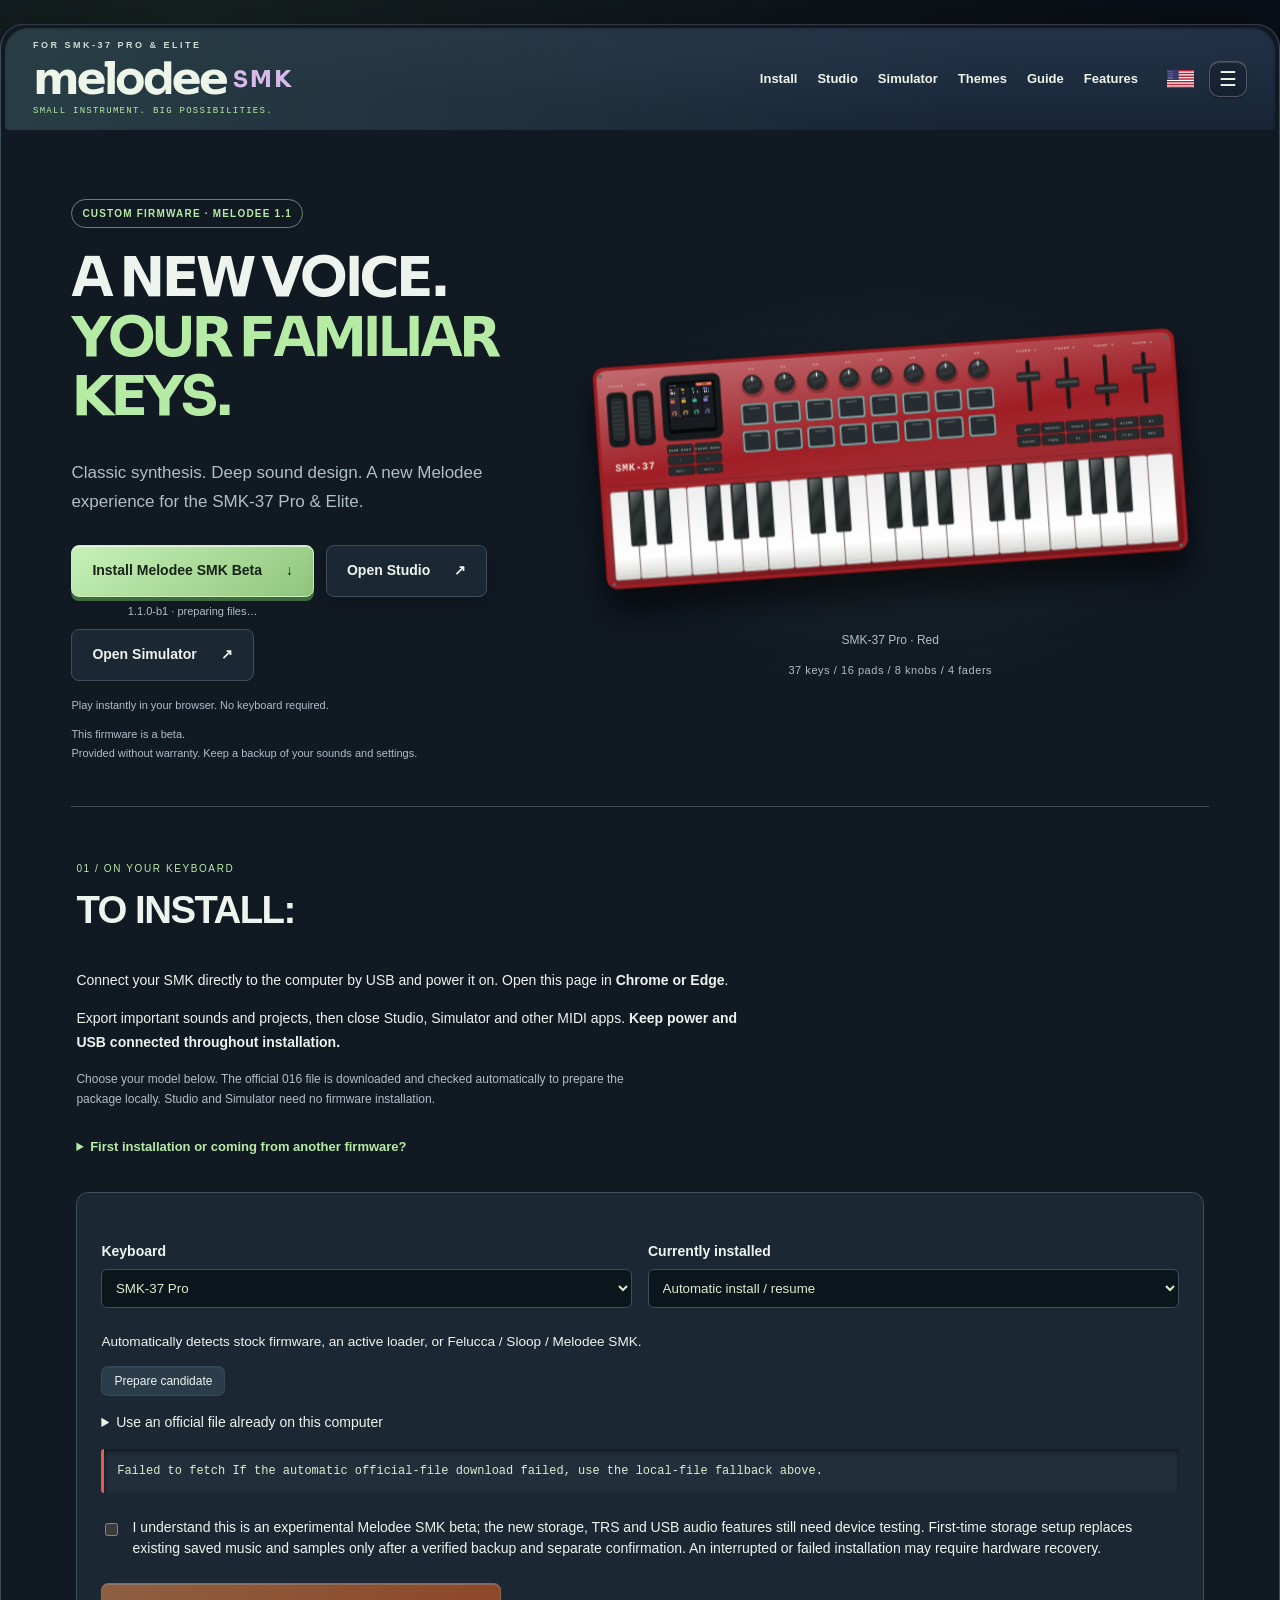
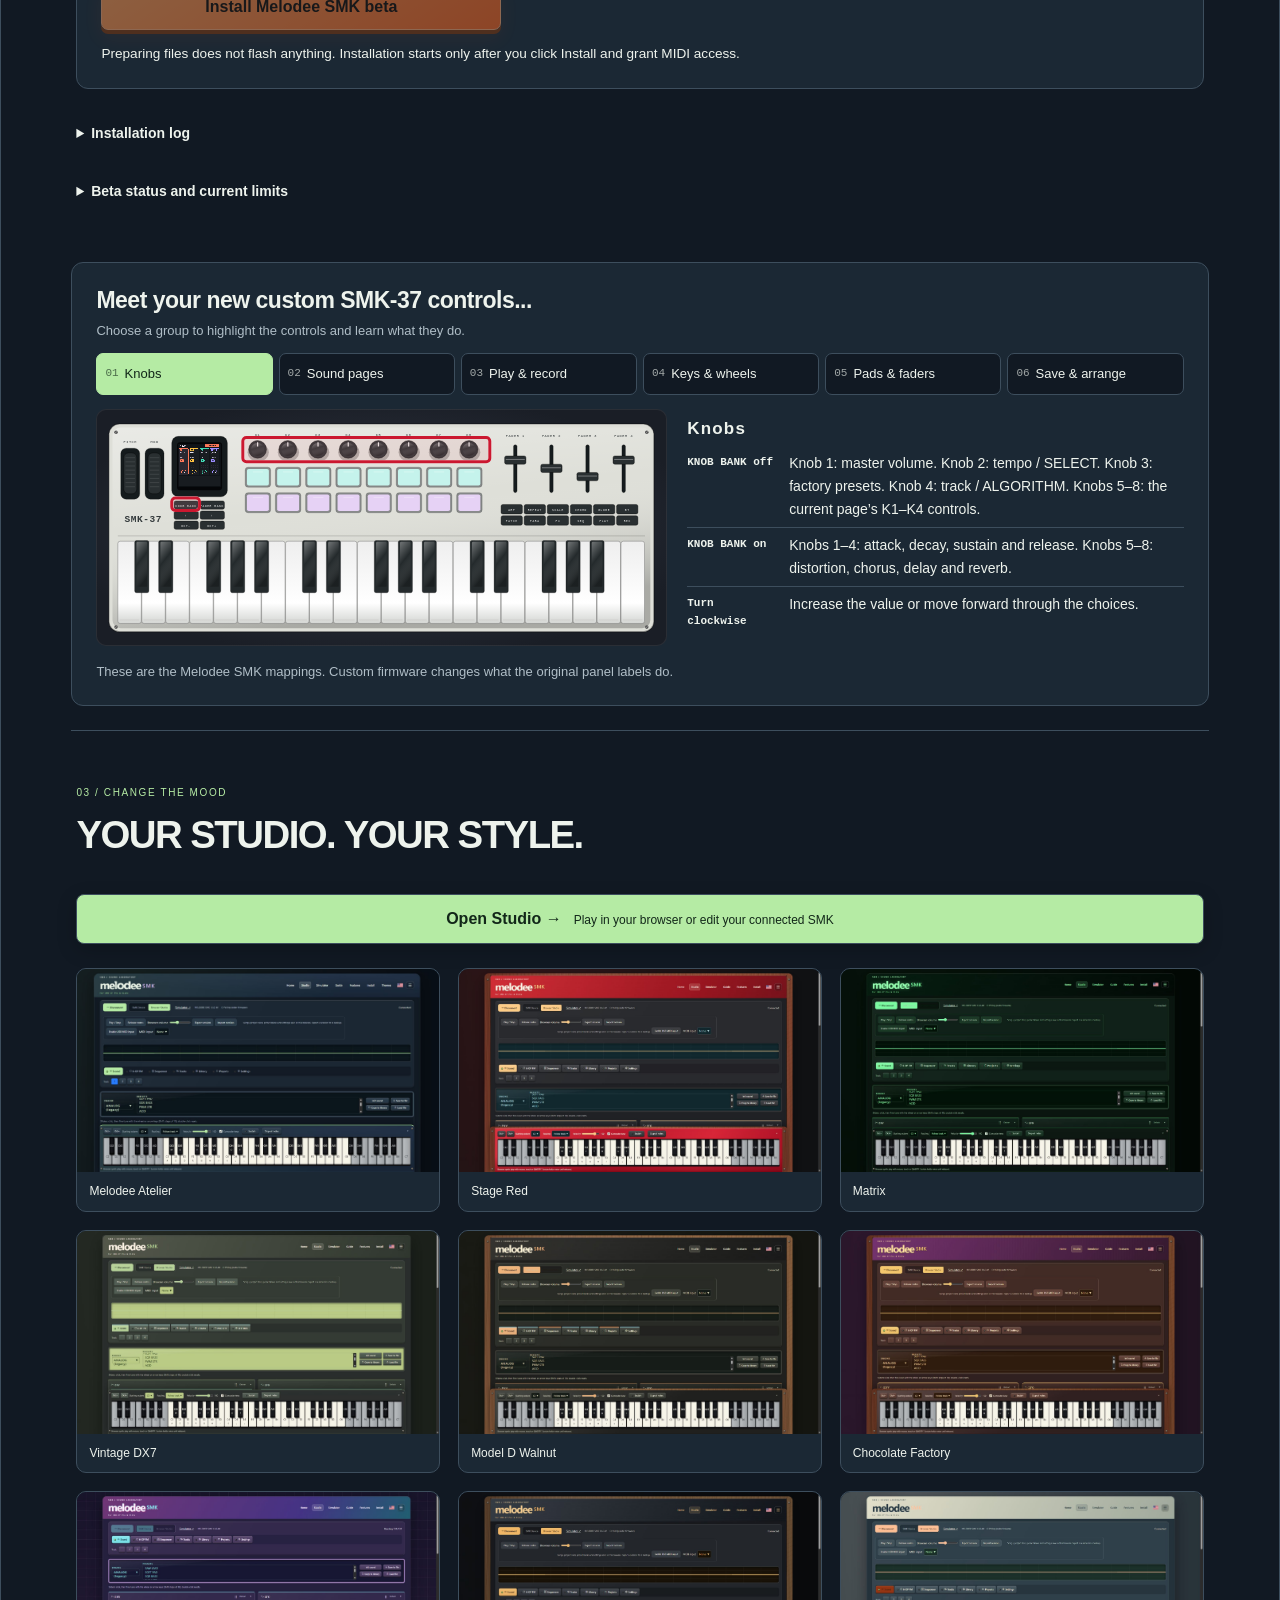
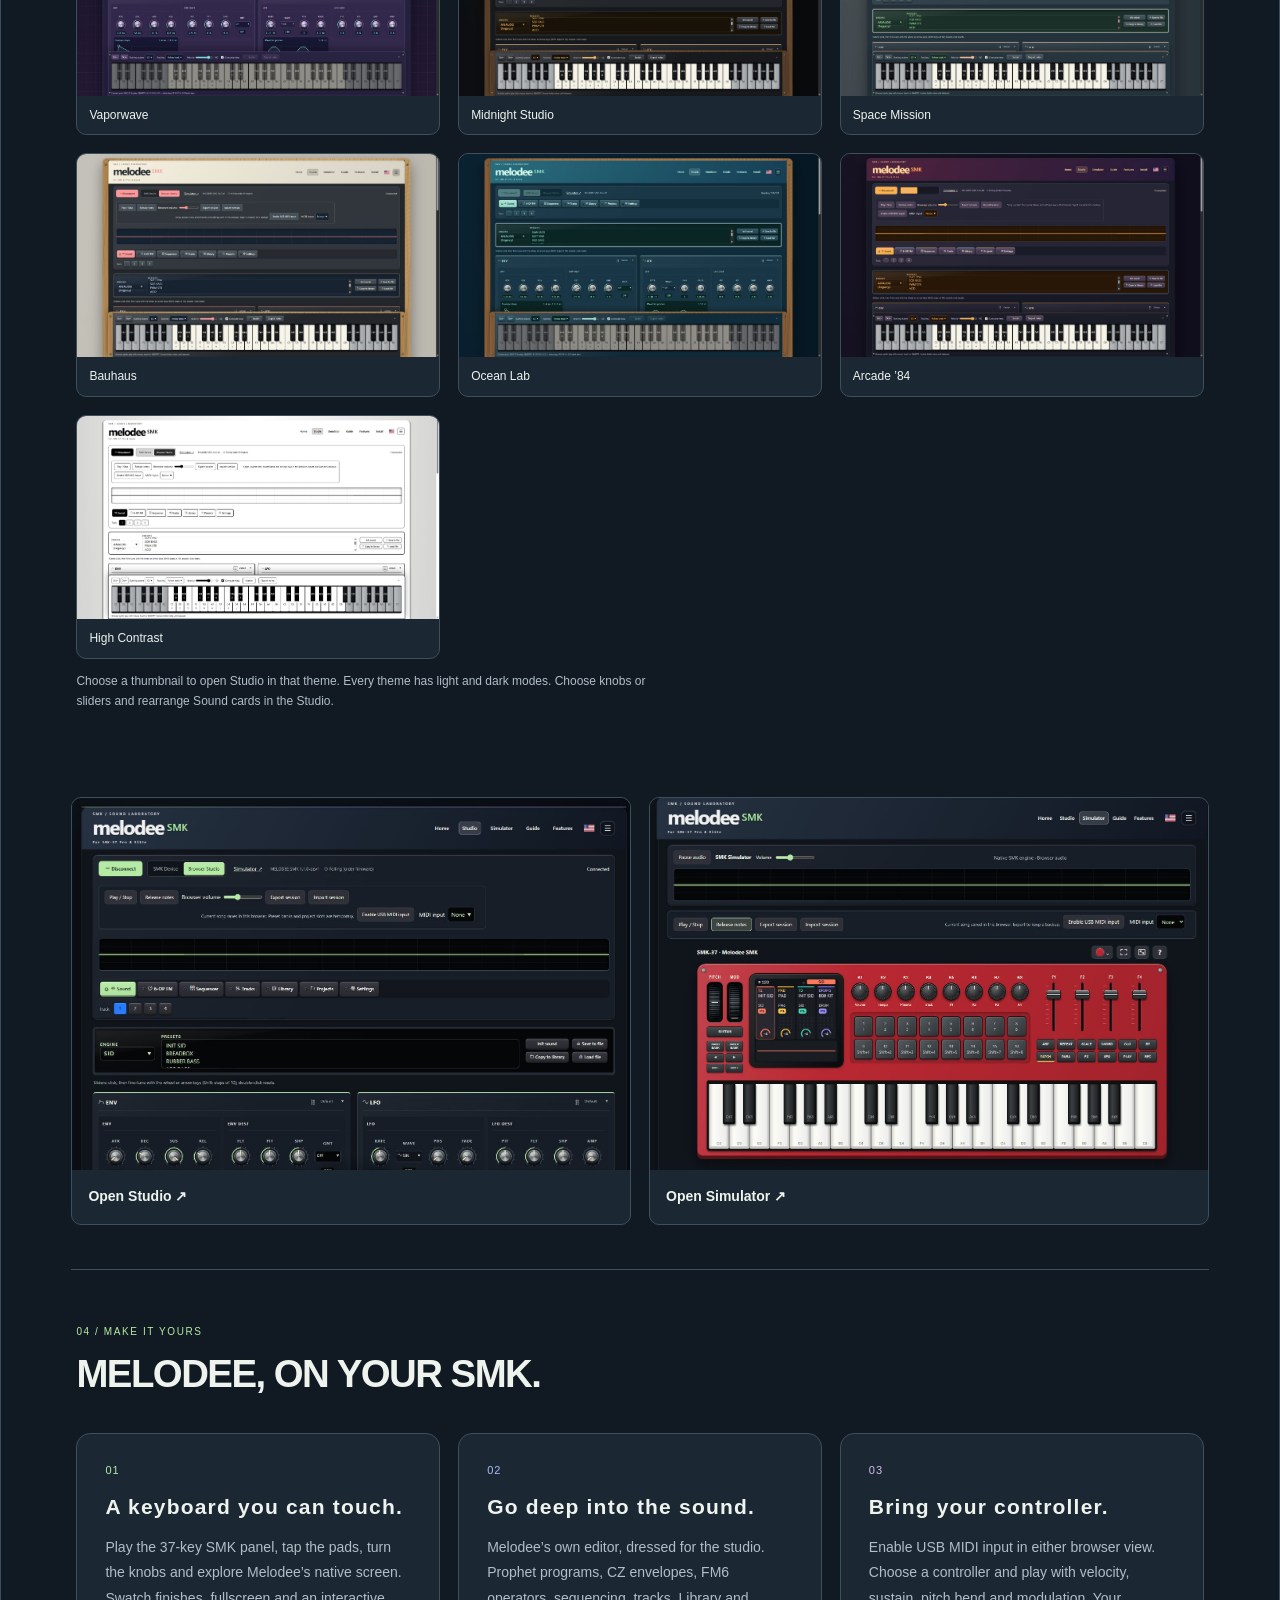
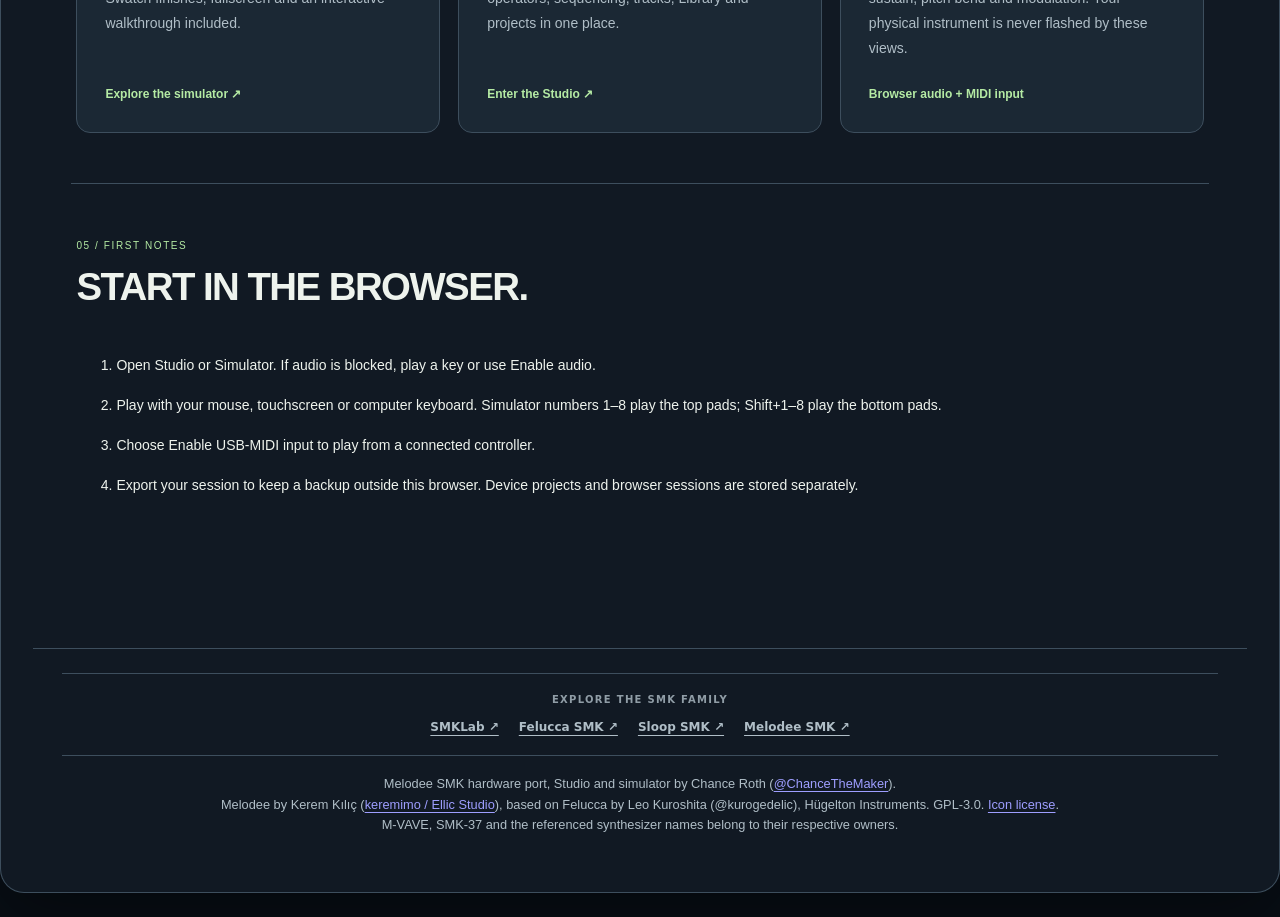
==== web/index.html @ 34ae714e "Keep the complete Melodee wordmark in one typeface" ====
<!doctype html>
<!-- SPDX-License-Identifier: GPL-3.0-only -->
<html lang="en"><head><meta charset="utf-8"><meta name="viewport" content="width=device-width,initial-scale=1"><title>Melodee SMK — A new voice for your keyboard</title><meta name="description" content="Explore Melodee SMK: a native synthesizer browser preview, hands-on SMK simulator and deep sound-design Studio for the SMK-37 Pro and Elite."><link rel="icon" type="image/svg+xml" href="favicon.svg"><link rel="stylesheet" href="fonts.css"><link rel="stylesheet" href="skin.css"><link rel="stylesheet" href="interface.css"><link rel="stylesheet" href="melodee.css"><link rel="stylesheet" href="smk-studio.css"><link rel="stylesheet" href="melodee-smk.css?v=b1-wordmark"><script src="locales.js"></script><script src="i18n.js"></script><script src="skin.js"></script><script defer src="site-nav.js"></script><link rel="stylesheet" href="smk37-landing.css"><script defer src="smk37-landing.js"></script><link rel="stylesheet" href="installer/installer.css"><link rel="stylesheet" href="melodee-landing.css"><script defer src="panel-guide.js"></script><script defer src="studio-preview.js"></script><script type="module" src="installer/controller.js?v=melodee-b1-storage"></script></head><body class="landing-page installer-page" data-studio-preview-path="screenshots/themes/{skin}-{mode}.jpg"><main id="page-top"><header class="masthead"><div class="brand-row"><div><div class="eyebrow">For SMK-37 Pro &amp; Elite</div><h1><a class="brand-home melodee-wordmark" href="index.html">melodee <span>SMK</span></a></h1><p class="tagline">SMALL INSTRUMENT. BIG POSSIBILITIES.</p></div><nav class="site-nav" aria-label="Main navigation"><a data-nav="firmware" href="#install">Install</a><a data-nav="studio" href="editor.html?audio=1">Studio</a><a data-nav="simulator" href="simulator.html">Simulator</a><a data-nav="themes" href="#themes">Themes</a><a data-nav="manual" href="index.html#guide">Guide</a><a data-nav="features" href="index.html#features">Features</a></nav><div class="brand-links"><button id="lang" class="lang" type="button" aria-label="Language"></button></div></div><div data-appearance class="appearance"></div></header><div class="install-console"><section class="mel-hero"><div class="hero-copy"><span class="release-badge">CUSTOM FIRMWARE · MELODEE 1.1</span><h2>A new voice.<br><em>Your familiar keys.</em></h2><p>Classic synthesis. Deep sound design. A new Melodee experience for the SMK-37 Pro &amp; Elite.</p><div class="hero-actions"><div class="install-action"><a class="action install-cta" href="#install">Install Melodee SMK Beta <span>↓</span></a><p class="small candidate-version" id="version">1.1.0-b1 · preparing files…</p></div><a class="action primary" data-studio-preview href="editor.html?audio=1">Open Studio <span>↗</span></a><a class="action secondary" href="simulator.html">Open Simulator <span>↗</span></a></div><p class="hero-note">Play instantly in your browser. No keyboard required.</p><p class="hero-note">This firmware is a beta.<br>Provided without warranty. Keep a backup of your sounds and settings.</p></div><div class="hero-instrument"><figure class="smk-instrument" data-current-finish="red"><svg viewBox="0 0 960 430" role="img" aria-labelledby="smk-hero-title smk-hero-desc" xmlns="http://www.w3.org/2000/svg">
<title id="smk-hero-title">SMK-37 Pro Red</title><desc id="smk-hero-desc">37 piano keys, sixteen pads, eight encoders, four faders, pitch and modulation wheels, and a color display.</desc>
<defs><linearGradient id="smk-sheen" x2=".3" y2="1"><stop stop-color="#fff" stop-opacity=".35"/><stop offset=".48" stop-color="#fff" stop-opacity="0"/><stop offset="1" stop-color="#000" stop-opacity=".24"/></linearGradient><linearGradient id="smk-key" x2="0" y2="1"><stop stop-color="#eee"/><stop offset=".75" stop-color="#fff"/><stop offset="1" stop-color="#d4d6d3"/></linearGradient>
<g id="smk-hardware"><rect class="smk-chassis" x="20" y="42" width="920" height="351" rx="18"/><rect x="26" y="48" width="908" height="339" rx="14" fill="url(#smk-sheen)"/><rect class="smk-recess" x="40" y="83" width="32" height="86" rx="9"/><rect class="smk-control" x="45" y="91" width="22" height="69" rx="8"/><path d="M48 99h16" stroke="#fff" opacity=".16"/><path d="M48 106h16" stroke="#fff" opacity=".16"/><path d="M48 113h16" stroke="#fff" opacity=".16"/><path d="M48 120h16" stroke="#fff" opacity=".16"/><path d="M48 127h16" stroke="#fff" opacity=".16"/><path d="M48 134h16" stroke="#fff" opacity=".16"/><path d="M48 141h16" stroke="#fff" opacity=".16"/><path d="M48 148h16" stroke="#fff" opacity=".16"/><rect class="smk-recess" x="81" y="83" width="32" height="86" rx="9"/><rect class="smk-control" x="86" y="91" width="22" height="69" rx="8"/><path d="M89 99h16" stroke="#fff" opacity=".16"/><path d="M89 106h16" stroke="#fff" opacity=".16"/><path d="M89 113h16" stroke="#fff" opacity=".16"/><path d="M89 120h16" stroke="#fff" opacity=".16"/><path d="M89 127h16" stroke="#fff" opacity=".16"/><path d="M89 134h16" stroke="#fff" opacity=".16"/><path d="M89 141h16" stroke="#fff" opacity=".16"/><path d="M89 148h16" stroke="#fff" opacity=".16"/><text class="smk-ink" x="56" y="75">PITCH</text><text class="smk-ink" x="97" y="75">MOD</text><rect class="smk-recess" x="126" y="63" width="94" height="102" rx="11"/><rect x="135" y="73" width="76" height="81" rx="5" fill="#050608"/><image href="melodee-screen.png" x="137" y="76" width="72" height="72" style="image-rendering:pixelated" aria-label="Melodee four-track overview"/><rect class="smk-control smk-soft-button" x="130" y="172" width="41" height="14" rx="3"/><text class="smk-control-label" x="150" y="182">KNOB BANK</text><rect class="smk-control smk-soft-button" x="174" y="172" width="41" height="14" rx="3"/><text class="smk-control-label" x="194" y="182">FADER BANK</text><rect class="smk-control smk-soft-button" x="130" y="189" width="41" height="14" rx="3"/><text class="smk-control-label" x="150" y="199">‹</text><rect class="smk-control smk-soft-button" x="174" y="189" width="41" height="14" rx="3"/><text class="smk-control-label" x="194" y="199">›</text><rect class="smk-control smk-soft-button" x="130" y="206" width="41" height="14" rx="3"/><text class="smk-control-label" x="150" y="216">OCT−</text><rect class="smk-control smk-soft-button" x="174" y="206" width="41" height="14" rx="3"/><text class="smk-control-label" x="194" y="216">OCT+</text><text class="smk-ink" x="271" y="63">K1</text><ellipse cx="272" cy="90" rx="18" ry="16" fill="#000" opacity=".25"/><circle class="smk-control" cx="271" cy="85" r="15"/><circle cx="271" cy="85" r="11" fill="url(#smk-sheen)"/><path d="M271 73v7" stroke="#eee" stroke-width="2"/><rect class="smk-pad-edge" x="250" y="115" width="43" height="34" rx="5"/><rect class="smk-pad smk-pad-0" x="253" y="118" width="37" height="28" rx="3"/><path d="M263 123h17" stroke="#fff" opacity=".5"/><rect class="smk-pad-edge" x="250" y="158" width="43" height="34" rx="5"/><rect class="smk-pad smk-pad-1" x="253" y="161" width="37" height="28" rx="3"/><path d="M263 166h17" stroke="#fff" opacity=".5"/><text class="smk-ink" x="322" y="63">K2</text><ellipse cx="323" cy="90" rx="18" ry="16" fill="#000" opacity=".25"/><circle class="smk-control" cx="322" cy="85" r="15"/><circle cx="322" cy="85" r="11" fill="url(#smk-sheen)"/><path d="M322 73v7" stroke="#eee" stroke-width="2"/><rect class="smk-pad-edge" x="301" y="115" width="43" height="34" rx="5"/><rect class="smk-pad smk-pad-0" x="304" y="118" width="37" height="28" rx="3"/><path d="M314 123h17" stroke="#fff" opacity=".5"/><rect class="smk-pad-edge" x="301" y="158" width="43" height="34" rx="5"/><rect class="smk-pad smk-pad-1" x="304" y="161" width="37" height="28" rx="3"/><path d="M314 166h17" stroke="#fff" opacity=".5"/><text class="smk-ink" x="373" y="63">K3</text><ellipse cx="374" cy="90" rx="18" ry="16" fill="#000" opacity=".25"/><circle class="smk-control" cx="373" cy="85" r="15"/><circle cx="373" cy="85" r="11" fill="url(#smk-sheen)"/><path d="M373 73v7" stroke="#eee" stroke-width="2"/><rect class="smk-pad-edge" x="352" y="115" width="43" height="34" rx="5"/><rect class="smk-pad smk-pad-0" x="355" y="118" width="37" height="28" rx="3"/><path d="M365 123h17" stroke="#fff" opacity=".5"/><rect class="smk-pad-edge" x="352" y="158" width="43" height="34" rx="5"/><rect class="smk-pad smk-pad-1" x="355" y="161" width="37" height="28" rx="3"/><path d="M365 166h17" stroke="#fff" opacity=".5"/><text class="smk-ink" x="424" y="63">K4</text><ellipse cx="425" cy="90" rx="18" ry="16" fill="#000" opacity=".25"/><circle class="smk-control" cx="424" cy="85" r="15"/><circle cx="424" cy="85" r="11" fill="url(#smk-sheen)"/><path d="M424 73v7" stroke="#eee" stroke-width="2"/><rect class="smk-pad-edge" x="403" y="115" width="43" height="34" rx="5"/><rect class="smk-pad smk-pad-0" x="406" y="118" width="37" height="28" rx="3"/><path d="M416 123h17" stroke="#fff" opacity=".5"/><rect class="smk-pad-edge" x="403" y="158" width="43" height="34" rx="5"/><rect class="smk-pad smk-pad-1" x="406" y="161" width="37" height="28" rx="3"/><path d="M416 166h17" stroke="#fff" opacity=".5"/><text class="smk-ink" x="475" y="63">K5</text><ellipse cx="476" cy="90" rx="18" ry="16" fill="#000" opacity=".25"/><circle class="smk-control" cx="475" cy="85" r="15"/><circle cx="475" cy="85" r="11" fill="url(#smk-sheen)"/><path d="M475 73v7" stroke="#eee" stroke-width="2"/><rect class="smk-pad-edge" x="454" y="115" width="43" height="34" rx="5"/><rect class="smk-pad smk-pad-0" x="457" y="118" width="37" height="28" rx="3"/><path d="M467 123h17" stroke="#fff" opacity=".5"/><rect class="smk-pad-edge" x="454" y="158" width="43" height="34" rx="5"/><rect class="smk-pad smk-pad-1" x="457" y="161" width="37" height="28" rx="3"/><path d="M467 166h17" stroke="#fff" opacity=".5"/><text class="smk-ink" x="526" y="63">K6</text><ellipse cx="527" cy="90" rx="18" ry="16" fill="#000" opacity=".25"/><circle class="smk-control" cx="526" cy="85" r="15"/><circle cx="526" cy="85" r="11" fill="url(#smk-sheen)"/><path d="M526 73v7" stroke="#eee" stroke-width="2"/><rect class="smk-pad-edge" x="505" y="115" width="43" height="34" rx="5"/><rect class="smk-pad smk-pad-0" x="508" y="118" width="37" height="28" rx="3"/><path d="M518 123h17" stroke="#fff" opacity=".5"/><rect class="smk-pad-edge" x="505" y="158" width="43" height="34" rx="5"/><rect class="smk-pad smk-pad-1" x="508" y="161" width="37" height="28" rx="3"/><path d="M518 166h17" stroke="#fff" opacity=".5"/><text class="smk-ink" x="577" y="63">K7</text><ellipse cx="578" cy="90" rx="18" ry="16" fill="#000" opacity=".25"/><circle class="smk-control" cx="577" cy="85" r="15"/><circle cx="577" cy="85" r="11" fill="url(#smk-sheen)"/><path d="M577 73v7" stroke="#eee" stroke-width="2"/><rect class="smk-pad-edge" x="556" y="115" width="43" height="34" rx="5"/><rect class="smk-pad smk-pad-0" x="559" y="118" width="37" height="28" rx="3"/><path d="M569 123h17" stroke="#fff" opacity=".5"/><rect class="smk-pad-edge" x="556" y="158" width="43" height="34" rx="5"/><rect class="smk-pad smk-pad-1" x="559" y="161" width="37" height="28" rx="3"/><path d="M569 166h17" stroke="#fff" opacity=".5"/><text class="smk-ink" x="628" y="63">K8</text><ellipse cx="629" cy="90" rx="18" ry="16" fill="#000" opacity=".25"/><circle class="smk-control" cx="628" cy="85" r="15"/><circle cx="628" cy="85" r="11" fill="url(#smk-sheen)"/><path d="M628 73v7" stroke="#eee" stroke-width="2"/><rect class="smk-pad-edge" x="607" y="115" width="43" height="34" rx="5"/><rect class="smk-pad smk-pad-0" x="610" y="118" width="37" height="28" rx="3"/><path d="M620 123h17" stroke="#fff" opacity=".5"/><rect class="smk-pad-edge" x="607" y="158" width="43" height="34" rx="5"/><rect class="smk-pad smk-pad-1" x="610" y="161" width="37" height="28" rx="3"/><path d="M620 166h17" stroke="#fff" opacity=".5"/><text class="smk-ink" x="706" y="64">FADER 1</text><rect class="smk-recess" x="703" y="77" width="6" height="81" rx="3"/><rect class="smk-control smk-soft-button" x="688" y="96" width="36" height="14" rx="3"/><path d="M690 102h32" stroke="#ddd" opacity=".7"/><text class="smk-ink" x="767" y="64">FADER 2</text><rect class="smk-recess" x="764" y="77" width="6" height="81" rx="3"/><rect class="smk-control smk-soft-button" x="749" y="110" width="36" height="14" rx="3"/><path d="M751 116h32" stroke="#ddd" opacity=".7"/><text class="smk-ink" x="828" y="64">FADER 3</text><rect class="smk-recess" x="825" y="77" width="6" height="81" rx="3"/><rect class="smk-control smk-soft-button" x="810" y="124" width="36" height="14" rx="3"/><path d="M812 130h32" stroke="#ddd" opacity=".7"/><text class="smk-ink" x="889" y="64">FADER 4</text><rect class="smk-recess" x="886" y="77" width="6" height="81" rx="3"/><rect class="smk-control smk-soft-button" x="871" y="96" width="36" height="14" rx="3"/><path d="M873 102h32" stroke="#ddd" opacity=".7"/><rect class="smk-control smk-soft-button" x="682" y="178" width="36" height="16" rx="3"/><text class="smk-control-label" x="700" y="189">ARP</text><rect class="smk-control smk-soft-button" x="721" y="178" width="36" height="16" rx="3"/><text class="smk-control-label" x="739" y="189">REPEAT</text><rect class="smk-control smk-soft-button" x="760" y="178" width="36" height="16" rx="3"/><text class="smk-control-label" x="778" y="189">SCALE</text><rect class="smk-control smk-soft-button" x="799" y="178" width="36" height="16" rx="3"/><text class="smk-control-label" x="817" y="189">CHORD</text><rect class="smk-control smk-soft-button" x="838" y="178" width="36" height="16" rx="3"/><text class="smk-control-label" x="856" y="189">GLOBE</text><rect class="smk-control smk-soft-button" x="877" y="178" width="36" height="16" rx="3"/><text class="smk-control-label" x="895" y="189">BT</text><rect class="smk-control smk-soft-button" x="682" y="197" width="36" height="16" rx="3"/><text class="smk-control-label" x="700" y="208">PATCH</text><rect class="smk-control smk-soft-button" x="721" y="197" width="36" height="16" rx="3"/><text class="smk-control-label" x="739" y="208">PARA</text><rect class="smk-control smk-soft-button" x="760" y="197" width="36" height="16" rx="3"/><text class="smk-control-label" x="778" y="208">FX</text><rect class="smk-control smk-soft-button" x="799" y="197" width="36" height="16" rx="3"/><text class="smk-control-label" x="817" y="208">SEQ</text><rect class="smk-control smk-soft-button" x="838" y="197" width="36" height="16" rx="3"/><text class="smk-control-label" x="856" y="208">PLAY</text><rect class="smk-control smk-soft-button" x="877" y="197" width="36" height="16" rx="3"/><text class="smk-control-label" x="895" y="208">REC</text><text class="smk-wordmark smk-ink" x="78" y="208">SMK-37</text><path d="M35 231h890" stroke="#000" opacity=".25"/><rect class="smk-white-key" x="35.00" y="240" width="39.7" height="139" rx="4"/><path d="M38.00 373h33" stroke="#c8c8c3"/><rect class="smk-white-key" x="75.45" y="240" width="39.7" height="139" rx="4"/><path d="M78.45 373h33" stroke="#c8c8c3"/><rect class="smk-white-key" x="115.90" y="240" width="39.7" height="139" rx="4"/><path d="M118.90 373h33" stroke="#c8c8c3"/><rect class="smk-white-key" x="156.35" y="240" width="39.7" height="139" rx="4"/><path d="M159.35 373h33" stroke="#c8c8c3"/><rect class="smk-white-key" x="196.80" y="240" width="39.7" height="139" rx="4"/><path d="M199.80 373h33" stroke="#c8c8c3"/><rect class="smk-white-key" x="237.25" y="240" width="39.7" height="139" rx="4"/><path d="M240.25 373h33" stroke="#c8c8c3"/><rect class="smk-white-key" x="277.70" y="240" width="39.7" height="139" rx="4"/><path d="M280.70 373h33" stroke="#c8c8c3"/><rect class="smk-white-key" x="318.15" y="240" width="39.7" height="139" rx="4"/><path d="M321.15 373h33" stroke="#c8c8c3"/><rect class="smk-white-key" x="358.60" y="240" width="39.7" height="139" rx="4"/><path d="M361.60 373h33" stroke="#c8c8c3"/><rect class="smk-white-key" x="399.05" y="240" width="39.7" height="139" rx="4"/><path d="M402.05 373h33" stroke="#c8c8c3"/><rect class="smk-white-key" x="439.50" y="240" width="39.7" height="139" rx="4"/><path d="M442.50 373h33" stroke="#c8c8c3"/><rect class="smk-white-key" x="479.95" y="240" width="39.7" height="139" rx="4"/><path d="M482.95 373h33" stroke="#c8c8c3"/><rect class="smk-white-key" x="520.40" y="240" width="39.7" height="139" rx="4"/><path d="M523.40 373h33" stroke="#c8c8c3"/><rect class="smk-white-key" x="560.85" y="240" width="39.7" height="139" rx="4"/><path d="M563.85 373h33" stroke="#c8c8c3"/><rect class="smk-white-key" x="601.30" y="240" width="39.7" height="139" rx="4"/><path d="M604.30 373h33" stroke="#c8c8c3"/><rect class="smk-white-key" x="641.75" y="240" width="39.7" height="139" rx="4"/><path d="M644.75 373h33" stroke="#c8c8c3"/><rect class="smk-white-key" x="682.20" y="240" width="39.7" height="139" rx="4"/><path d="M685.20 373h33" stroke="#c8c8c3"/><rect class="smk-white-key" x="722.65" y="240" width="39.7" height="139" rx="4"/><path d="M725.65 373h33" stroke="#c8c8c3"/><rect class="smk-white-key" x="763.10" y="240" width="39.7" height="139" rx="4"/><path d="M766.10 373h33" stroke="#c8c8c3"/><rect class="smk-white-key" x="803.55" y="240" width="39.7" height="139" rx="4"/><path d="M806.55 373h33" stroke="#c8c8c3"/><rect class="smk-white-key" x="844.00" y="240" width="39.7" height="139" rx="4"/><path d="M847.00 373h33" stroke="#c8c8c3"/><rect class="smk-white-key" x="884.45" y="240" width="39.7" height="139" rx="4"/><path d="M887.45 373h33" stroke="#c8c8c3"/><rect class="smk-black-key" x="63.45" y="239" width="24" height="88" rx="3"/><rect x="66.45" y="241" width="18" height="76" rx="2" fill="url(#smk-sheen)"/><rect class="smk-black-key" x="103.90" y="239" width="24" height="88" rx="3"/><rect x="106.90" y="241" width="18" height="76" rx="2" fill="url(#smk-sheen)"/><rect class="smk-black-key" x="184.80" y="239" width="24" height="88" rx="3"/><rect x="187.80" y="241" width="18" height="76" rx="2" fill="url(#smk-sheen)"/><rect class="smk-black-key" x="225.25" y="239" width="24" height="88" rx="3"/><rect x="228.25" y="241" width="18" height="76" rx="2" fill="url(#smk-sheen)"/><rect class="smk-black-key" x="265.70" y="239" width="24" height="88" rx="3"/><rect x="268.70" y="241" width="18" height="76" rx="2" fill="url(#smk-sheen)"/><rect class="smk-black-key" x="346.60" y="239" width="24" height="88" rx="3"/><rect x="349.60" y="241" width="18" height="76" rx="2" fill="url(#smk-sheen)"/><rect class="smk-black-key" x="387.05" y="239" width="24" height="88" rx="3"/><rect x="390.05" y="241" width="18" height="76" rx="2" fill="url(#smk-sheen)"/><rect class="smk-black-key" x="467.95" y="239" width="24" height="88" rx="3"/><rect x="470.95" y="241" width="18" height="76" rx="2" fill="url(#smk-sheen)"/><rect class="smk-black-key" x="508.40" y="239" width="24" height="88" rx="3"/><rect x="511.40" y="241" width="18" height="76" rx="2" fill="url(#smk-sheen)"/><rect class="smk-black-key" x="548.85" y="239" width="24" height="88" rx="3"/><rect x="551.85" y="241" width="18" height="76" rx="2" fill="url(#smk-sheen)"/><rect class="smk-black-key" x="629.75" y="239" width="24" height="88" rx="3"/><rect x="632.75" y="241" width="18" height="76" rx="2" fill="url(#smk-sheen)"/><rect class="smk-black-key" x="670.20" y="239" width="24" height="88" rx="3"/><rect x="673.20" y="241" width="18" height="76" rx="2" fill="url(#smk-sheen)"/><rect class="smk-black-key" x="751.10" y="239" width="24" height="88" rx="3"/><rect x="754.10" y="241" width="18" height="76" rx="2" fill="url(#smk-sheen)"/><rect class="smk-black-key" x="791.55" y="239" width="24" height="88" rx="3"/><rect x="794.55" y="241" width="18" height="76" rx="2" fill="url(#smk-sheen)"/><rect class="smk-black-key" x="832.00" y="239" width="24" height="88" rx="3"/><rect x="835.00" y="241" width="18" height="76" rx="2" fill="url(#smk-sheen)"/><circle cx="32" cy="56" r="3" fill="#555"/><path d="M30.5 57.5l3-3" stroke="#ddd" stroke-width=".7"/><circle cx="928" cy="56" r="3" fill="#555"/><path d="M926.5 57.5l3-3" stroke="#ddd" stroke-width=".7"/><circle cx="32" cy="385" r="3" fill="#555"/><path d="M30.5 386.5l3-3" stroke="#ddd" stroke-width=".7"/><circle cx="928" cy="385" r="3" fill="#555"/><path d="M926.5 386.5l3-3" stroke="#ddd" stroke-width=".7"/></g><g id="smk-wire-hardware" class="smk-wire-shapes"><rect class="smk-chassis" x="20" y="42" width="920" height="351" rx="18"/><rect x="26" y="48" width="908" height="339" rx="14" fill="url(#smk-sheen)"/><rect class="smk-recess" x="40" y="83" width="32" height="86" rx="9"/><rect class="smk-control" x="45" y="91" width="22" height="69" rx="8"/><path d="M48 99h16" stroke="#fff" opacity=".16"/><path d="M48 106h16" stroke="#fff" opacity=".16"/><path d="M48 113h16" stroke="#fff" opacity=".16"/><path d="M48 120h16" stroke="#fff" opacity=".16"/><path d="M48 127h16" stroke="#fff" opacity=".16"/><path d="M48 134h16" stroke="#fff" opacity=".16"/><path d="M48 141h16" stroke="#fff" opacity=".16"/><path d="M48 148h16" stroke="#fff" opacity=".16"/><rect class="smk-recess" x="81" y="83" width="32" height="86" rx="9"/><rect class="smk-control" x="86" y="91" width="22" height="69" rx="8"/><path d="M89 99h16" stroke="#fff" opacity=".16"/><path d="M89 106h16" stroke="#fff" opacity=".16"/><path d="M89 113h16" stroke="#fff" opacity=".16"/><path d="M89 120h16" stroke="#fff" opacity=".16"/><path d="M89 127h16" stroke="#fff" opacity=".16"/><path d="M89 134h16" stroke="#fff" opacity=".16"/><path d="M89 141h16" stroke="#fff" opacity=".16"/><path d="M89 148h16" stroke="#fff" opacity=".16"/><text class="smk-ink" x="56" y="75">PITCH</text><text class="smk-ink" x="97" y="75">MOD</text><rect class="smk-recess" x="126" y="63" width="94" height="102" rx="11"/><rect x="135" y="73" width="76" height="81" rx="5" fill="#050608"/><image href="melodee-screen.png" x="137" y="76" width="72" height="72" style="image-rendering:pixelated" aria-label="Melodee four-track overview"/><rect class="smk-control smk-soft-button" x="130" y="172" width="41" height="14" rx="3"/><text class="smk-control-label" x="150" y="182">KNOB BANK</text><rect class="smk-control smk-soft-button" x="174" y="172" width="41" height="14" rx="3"/><text class="smk-control-label" x="194" y="182">FADER BANK</text><rect class="smk-control smk-soft-button" x="130" y="189" width="41" height="14" rx="3"/><text class="smk-control-label" x="150" y="199">‹</text><rect class="smk-control smk-soft-button" x="174" y="189" width="41" height="14" rx="3"/><text class="smk-control-label" x="194" y="199">›</text><rect class="smk-control smk-soft-button" x="130" y="206" width="41" height="14" rx="3"/><text class="smk-control-label" x="150" y="216">OCT−</text><rect class="smk-control smk-soft-button" x="174" y="206" width="41" height="14" rx="3"/><text class="smk-control-label" x="194" y="216">OCT+</text><text class="smk-ink" x="271" y="63">K1</text><ellipse cx="272" cy="90" rx="18" ry="16" fill="#000" opacity=".25"/><circle class="smk-control" cx="271" cy="85" r="15"/><circle cx="271" cy="85" r="11" fill="url(#smk-sheen)"/><path d="M271 73v7" stroke="#eee" stroke-width="2"/><rect class="smk-pad-edge" x="250" y="115" width="43" height="34" rx="5"/><rect class="smk-pad smk-pad-0" x="253" y="118" width="37" height="28" rx="3"/><path d="M263 123h17" stroke="#fff" opacity=".5"/><rect class="smk-pad-edge" x="250" y="158" width="43" height="34" rx="5"/><rect class="smk-pad smk-pad-1" x="253" y="161" width="37" height="28" rx="3"/><path d="M263 166h17" stroke="#fff" opacity=".5"/><text class="smk-ink" x="322" y="63">K2</text><ellipse cx="323" cy="90" rx="18" ry="16" fill="#000" opacity=".25"/><circle class="smk-control" cx="322" cy="85" r="15"/><circle cx="322" cy="85" r="11" fill="url(#smk-sheen)"/><path d="M322 73v7" stroke="#eee" stroke-width="2"/><rect class="smk-pad-edge" x="301" y="115" width="43" height="34" rx="5"/><rect class="smk-pad smk-pad-0" x="304" y="118" width="37" height="28" rx="3"/><path d="M314 123h17" stroke="#fff" opacity=".5"/><rect class="smk-pad-edge" x="301" y="158" width="43" height="34" rx="5"/><rect class="smk-pad smk-pad-1" x="304" y="161" width="37" height="28" rx="3"/><path d="M314 166h17" stroke="#fff" opacity=".5"/><text class="smk-ink" x="373" y="63">K3</text><ellipse cx="374" cy="90" rx="18" ry="16" fill="#000" opacity=".25"/><circle class="smk-control" cx="373" cy="85" r="15"/><circle cx="373" cy="85" r="11" fill="url(#smk-sheen)"/><path d="M373 73v7" stroke="#eee" stroke-width="2"/><rect class="smk-pad-edge" x="352" y="115" width="43" height="34" rx="5"/><rect class="smk-pad smk-pad-0" x="355" y="118" width="37" height="28" rx="3"/><path d="M365 123h17" stroke="#fff" opacity=".5"/><rect class="smk-pad-edge" x="352" y="158" width="43" height="34" rx="5"/><rect class="smk-pad smk-pad-1" x="355" y="161" width="37" height="28" rx="3"/><path d="M365 166h17" stroke="#fff" opacity=".5"/><text class="smk-ink" x="424" y="63">K4</text><ellipse cx="425" cy="90" rx="18" ry="16" fill="#000" opacity=".25"/><circle class="smk-control" cx="424" cy="85" r="15"/><circle cx="424" cy="85" r="11" fill="url(#smk-sheen)"/><path d="M424 73v7" stroke="#eee" stroke-width="2"/><rect class="smk-pad-edge" x="403" y="115" width="43" height="34" rx="5"/><rect class="smk-pad smk-pad-0" x="406" y="118" width="37" height="28" rx="3"/><path d="M416 123h17" stroke="#fff" opacity=".5"/><rect class="smk-pad-edge" x="403" y="158" width="43" height="34" rx="5"/><rect class="smk-pad smk-pad-1" x="406" y="161" width="37" height="28" rx="3"/><path d="M416 166h17" stroke="#fff" opacity=".5"/><text class="smk-ink" x="475" y="63">K5</text><ellipse cx="476" cy="90" rx="18" ry="16" fill="#000" opacity=".25"/><circle class="smk-control" cx="475" cy="85" r="15"/><circle cx="475" cy="85" r="11" fill="url(#smk-sheen)"/><path d="M475 73v7" stroke="#eee" stroke-width="2"/><rect class="smk-pad-edge" x="454" y="115" width="43" height="34" rx="5"/><rect class="smk-pad smk-pad-0" x="457" y="118" width="37" height="28" rx="3"/><path d="M467 123h17" stroke="#fff" opacity=".5"/><rect class="smk-pad-edge" x="454" y="158" width="43" height="34" rx="5"/><rect class="smk-pad smk-pad-1" x="457" y="161" width="37" height="28" rx="3"/><path d="M467 166h17" stroke="#fff" opacity=".5"/><text class="smk-ink" x="526" y="63">K6</text><ellipse cx="527" cy="90" rx="18" ry="16" fill="#000" opacity=".25"/><circle class="smk-control" cx="526" cy="85" r="15"/><circle cx="526" cy="85" r="11" fill="url(#smk-sheen)"/><path d="M526 73v7" stroke="#eee" stroke-width="2"/><rect class="smk-pad-edge" x="505" y="115" width="43" height="34" rx="5"/><rect class="smk-pad smk-pad-0" x="508" y="118" width="37" height="28" rx="3"/><path d="M518 123h17" stroke="#fff" opacity=".5"/><rect class="smk-pad-edge" x="505" y="158" width="43" height="34" rx="5"/><rect class="smk-pad smk-pad-1" x="508" y="161" width="37" height="28" rx="3"/><path d="M518 166h17" stroke="#fff" opacity=".5"/><text class="smk-ink" x="577" y="63">K7</text><ellipse cx="578" cy="90" rx="18" ry="16" fill="#000" opacity=".25"/><circle class="smk-control" cx="577" cy="85" r="15"/><circle cx="577" cy="85" r="11" fill="url(#smk-sheen)"/><path d="M577 73v7" stroke="#eee" stroke-width="2"/><rect class="smk-pad-edge" x="556" y="115" width="43" height="34" rx="5"/><rect class="smk-pad smk-pad-0" x="559" y="118" width="37" height="28" rx="3"/><path d="M569 123h17" stroke="#fff" opacity=".5"/><rect class="smk-pad-edge" x="556" y="158" width="43" height="34" rx="5"/><rect class="smk-pad smk-pad-1" x="559" y="161" width="37" height="28" rx="3"/><path d="M569 166h17" stroke="#fff" opacity=".5"/><text class="smk-ink" x="628" y="63">K8</text><ellipse cx="629" cy="90" rx="18" ry="16" fill="#000" opacity=".25"/><circle class="smk-control" cx="628" cy="85" r="15"/><circle cx="628" cy="85" r="11" fill="url(#smk-sheen)"/><path d="M628 73v7" stroke="#eee" stroke-width="2"/><rect class="smk-pad-edge" x="607" y="115" width="43" height="34" rx="5"/><rect class="smk-pad smk-pad-0" x="610" y="118" width="37" height="28" rx="3"/><path d="M620 123h17" stroke="#fff" opacity=".5"/><rect class="smk-pad-edge" x="607" y="158" width="43" height="34" rx="5"/><rect class="smk-pad smk-pad-1" x="610" y="161" width="37" height="28" rx="3"/><path d="M620 166h17" stroke="#fff" opacity=".5"/><text class="smk-ink" x="706" y="64">FADER 1</text><rect class="smk-recess" x="703" y="77" width="6" height="81" rx="3"/><rect class="smk-control smk-soft-button" x="688" y="96" width="36" height="14" rx="3"/><path d="M690 102h32" stroke="#ddd" opacity=".7"/><text class="smk-ink" x="767" y="64">FADER 2</text><rect class="smk-recess" x="764" y="77" width="6" height="81" rx="3"/><rect class="smk-control smk-soft-button" x="749" y="110" width="36" height="14" rx="3"/><path d="M751 116h32" stroke="#ddd" opacity=".7"/><text class="smk-ink" x="828" y="64">FADER 3</text><rect class="smk-recess" x="825" y="77" width="6" height="81" rx="3"/><rect class="smk-control smk-soft-button" x="810" y="124" width="36" height="14" rx="3"/><path d="M812 130h32" stroke="#ddd" opacity=".7"/><text class="smk-ink" x="889" y="64">FADER 4</text><rect class="smk-recess" x="886" y="77" width="6" height="81" rx="3"/><rect class="smk-control smk-soft-button" x="871" y="96" width="36" height="14" rx="3"/><path d="M873 102h32" stroke="#ddd" opacity=".7"/><rect class="smk-control smk-soft-button" x="682" y="178" width="36" height="16" rx="3"/><text class="smk-control-label" x="700" y="189">ARP</text><rect class="smk-control smk-soft-button" x="721" y="178" width="36" height="16" rx="3"/><text class="smk-control-label" x="739" y="189">REPEAT</text><rect class="smk-control smk-soft-button" x="760" y="178" width="36" height="16" rx="3"/><text class="smk-control-label" x="778" y="189">SCALE</text><rect class="smk-control smk-soft-button" x="799" y="178" width="36" height="16" rx="3"/><text class="smk-control-label" x="817" y="189">CHORD</text><rect class="smk-control smk-soft-button" x="838" y="178" width="36" height="16" rx="3"/><text class="smk-control-label" x="856" y="189">GLOBE</text><rect class="smk-control smk-soft-button" x="877" y="178" width="36" height="16" rx="3"/><text class="smk-control-label" x="895" y="189">BT</text><rect class="smk-control smk-soft-button" x="682" y="197" width="36" height="16" rx="3"/><text class="smk-control-label" x="700" y="208">PATCH</text><rect class="smk-control smk-soft-button" x="721" y="197" width="36" height="16" rx="3"/><text class="smk-control-label" x="739" y="208">PARA</text><rect class="smk-control smk-soft-button" x="760" y="197" width="36" height="16" rx="3"/><text class="smk-control-label" x="778" y="208">FX</text><rect class="smk-control smk-soft-button" x="799" y="197" width="36" height="16" rx="3"/><text class="smk-control-label" x="817" y="208">SEQ</text><rect class="smk-control smk-soft-button" x="838" y="197" width="36" height="16" rx="3"/><text class="smk-control-label" x="856" y="208">PLAY</text><rect class="smk-control smk-soft-button" x="877" y="197" width="36" height="16" rx="3"/><text class="smk-control-label" x="895" y="208">REC</text><text class="smk-wordmark smk-ink" x="78" y="208">SMK-37</text><path d="M35 231h890" stroke="#000" opacity=".25"/><rect class="smk-white-key" x="35.00" y="240" width="39.7" height="139" rx="4"/><path d="M38.00 373h33" stroke="#c8c8c3"/><rect class="smk-white-key" x="75.45" y="240" width="39.7" height="139" rx="4"/><path d="M78.45 373h33" stroke="#c8c8c3"/><rect class="smk-white-key" x="115.90" y="240" width="39.7" height="139" rx="4"/><path d="M118.90 373h33" stroke="#c8c8c3"/><rect class="smk-white-key" x="156.35" y="240" width="39.7" height="139" rx="4"/><path d="M159.35 373h33" stroke="#c8c8c3"/><rect class="smk-white-key" x="196.80" y="240" width="39.7" height="139" rx="4"/><path d="M199.80 373h33" stroke="#c8c8c3"/><rect class="smk-white-key" x="237.25" y="240" width="39.7" height="139" rx="4"/><path d="M240.25 373h33" stroke="#c8c8c3"/><rect class="smk-white-key" x="277.70" y="240" width="39.7" height="139" rx="4"/><path d="M280.70 373h33" stroke="#c8c8c3"/><rect class="smk-white-key" x="318.15" y="240" width="39.7" height="139" rx="4"/><path d="M321.15 373h33" stroke="#c8c8c3"/><rect class="smk-white-key" x="358.60" y="240" width="39.7" height="139" rx="4"/><path d="M361.60 373h33" stroke="#c8c8c3"/><rect class="smk-white-key" x="399.05" y="240" width="39.7" height="139" rx="4"/><path d="M402.05 373h33" stroke="#c8c8c3"/><rect class="smk-white-key" x="439.50" y="240" width="39.7" height="139" rx="4"/><path d="M442.50 373h33" stroke="#c8c8c3"/><rect class="smk-white-key" x="479.95" y="240" width="39.7" height="139" rx="4"/><path d="M482.95 373h33" stroke="#c8c8c3"/><rect class="smk-white-key" x="520.40" y="240" width="39.7" height="139" rx="4"/><path d="M523.40 373h33" stroke="#c8c8c3"/><rect class="smk-white-key" x="560.85" y="240" width="39.7" height="139" rx="4"/><path d="M563.85 373h33" stroke="#c8c8c3"/><rect class="smk-white-key" x="601.30" y="240" width="39.7" height="139" rx="4"/><path d="M604.30 373h33" stroke="#c8c8c3"/><rect class="smk-white-key" x="641.75" y="240" width="39.7" height="139" rx="4"/><path d="M644.75 373h33" stroke="#c8c8c3"/><rect class="smk-white-key" x="682.20" y="240" width="39.7" height="139" rx="4"/><path d="M685.20 373h33" stroke="#c8c8c3"/><rect class="smk-white-key" x="722.65" y="240" width="39.7" height="139" rx="4"/><path d="M725.65 373h33" stroke="#c8c8c3"/><rect class="smk-white-key" x="763.10" y="240" width="39.7" height="139" rx="4"/><path d="M766.10 373h33" stroke="#c8c8c3"/><rect class="smk-white-key" x="803.55" y="240" width="39.7" height="139" rx="4"/><path d="M806.55 373h33" stroke="#c8c8c3"/><rect class="smk-white-key" x="844.00" y="240" width="39.7" height="139" rx="4"/><path d="M847.00 373h33" stroke="#c8c8c3"/><rect class="smk-white-key" x="884.45" y="240" width="39.7" height="139" rx="4"/><path d="M887.45 373h33" stroke="#c8c8c3"/><rect class="smk-black-key" x="63.45" y="239" width="24" height="88" rx="3"/><rect x="66.45" y="241" width="18" height="76" rx="2" fill="url(#smk-sheen)"/><rect class="smk-black-key" x="103.90" y="239" width="24" height="88" rx="3"/><rect x="106.90" y="241" width="18" height="76" rx="2" fill="url(#smk-sheen)"/><rect class="smk-black-key" x="184.80" y="239" width="24" height="88" rx="3"/><rect x="187.80" y="241" width="18" height="76" rx="2" fill="url(#smk-sheen)"/><rect class="smk-black-key" x="225.25" y="239" width="24" height="88" rx="3"/><rect x="228.25" y="241" width="18" height="76" rx="2" fill="url(#smk-sheen)"/><rect class="smk-black-key" x="265.70" y="239" width="24" height="88" rx="3"/><rect x="268.70" y="241" width="18" height="76" rx="2" fill="url(#smk-sheen)"/><rect class="smk-black-key" x="346.60" y="239" width="24" height="88" rx="3"/><rect x="349.60" y="241" width="18" height="76" rx="2" fill="url(#smk-sheen)"/><rect class="smk-black-key" x="387.05" y="239" width="24" height="88" rx="3"/><rect x="390.05" y="241" width="18" height="76" rx="2" fill="url(#smk-sheen)"/><rect class="smk-black-key" x="467.95" y="239" width="24" height="88" rx="3"/><rect x="470.95" y="241" width="18" height="76" rx="2" fill="url(#smk-sheen)"/><rect class="smk-black-key" x="508.40" y="239" width="24" height="88" rx="3"/><rect x="511.40" y="241" width="18" height="76" rx="2" fill="url(#smk-sheen)"/><rect class="smk-black-key" x="548.85" y="239" width="24" height="88" rx="3"/><rect x="551.85" y="241" width="18" height="76" rx="2" fill="url(#smk-sheen)"/><rect class="smk-black-key" x="629.75" y="239" width="24" height="88" rx="3"/><rect x="632.75" y="241" width="18" height="76" rx="2" fill="url(#smk-sheen)"/><rect class="smk-black-key" x="670.20" y="239" width="24" height="88" rx="3"/><rect x="673.20" y="241" width="18" height="76" rx="2" fill="url(#smk-sheen)"/><rect class="smk-black-key" x="751.10" y="239" width="24" height="88" rx="3"/><rect x="754.10" y="241" width="18" height="76" rx="2" fill="url(#smk-sheen)"/><rect class="smk-black-key" x="791.55" y="239" width="24" height="88" rx="3"/><rect x="794.55" y="241" width="18" height="76" rx="2" fill="url(#smk-sheen)"/><rect class="smk-black-key" x="832.00" y="239" width="24" height="88" rx="3"/><rect x="835.00" y="241" width="18" height="76" rx="2" fill="url(#smk-sheen)"/><circle cx="32" cy="56" r="3" fill="#555"/><path d="M30.5 57.5l3-3" stroke="#ddd" stroke-width=".7"/><circle cx="928" cy="56" r="3" fill="#555"/><path d="M926.5 57.5l3-3" stroke="#ddd" stroke-width=".7"/><circle cx="32" cy="385" r="3" fill="#555"/><path d="M30.5 386.5l3-3" stroke="#ddd" stroke-width=".7"/><circle cx="928" cy="385" r="3" fill="#555"/><path d="M926.5 386.5l3-3" stroke="#ddd" stroke-width=".7"/></g></defs>
<g class="smk-solid"><g class="smk-finish-layer is-visible" data-model="pro" data-finish="red"><use href="#smk-hardware"/></g><g class="smk-finish-layer" data-model="pro" data-finish="white" aria-hidden="true"><use href="#smk-hardware"/></g></g><g class="smk-wire" aria-hidden="true"><use href="#smk-wire-hardware"/></g></svg>
<figcaption class="small" id="smk-finish-caption">SMK-37 Pro &middot; Red</figcaption></figure><span class="instrument-note">37 keys / 16 pads / 8 knobs / 4 faders</span></div></section><section class="landing-section" id="install"><div class="section-heading"><span>01 / ON YOUR KEYBOARD</span><h2>To install:</h2></div><p>Connect your SMK directly to the computer by USB and power it on. Open this page in <strong>Chrome or Edge</strong>.</p><p>Export important sounds and projects, then close Studio, Simulator and other MIDI apps. <strong>Keep power and USB connected throughout installation.</strong></p><p class="small">Choose your model below. The official 016 file is downloaded and checked automatically to prepare the package locally. Studio and Simulator need no firmware installation.</p><details class="smk-install-help"><summary>First installation or coming from another firmware?</summary><div class="install-paths"><article><h3>Already using a custom SMK firmware?</h3><p>Automatic install / resume recognizes the portable updater in Felucca, Sloop or Melodee SMK. No recovery adapter is needed for a compatible USB updater.</p></article><article><h3>Running stock firmware?</h3><p>Use official Pro 016 or Elite 016 for the matching model. Automatic install / resume handles the stock loader handoff. An ambiguous Elite loader asks you to confirm the connected device.</p></article></div></details><!-- local-installer-start --><div data-local-install><div class="status-box"><p id="hash" class="hash"></p><div class="install-fields"><label>Keyboard<select id="model"><option>SMK-37 Pro</option><option>SMK-37 Elite</option></select></label><label>Currently installed<select id="route"><option value="stock">Automatic install / resume</option><option value="custom">Install / update Melodee SMK</option></select></label></div>
<p id="route-note">Automatically detects stock firmware, an active loader, or Felucca / Sloop / Melodee SMK.</p><button id="prepare" type="button">Prepare candidate</button><details class="file-fallback"><summary>Use an official file already on this computer</summary><p>Optional fallback if automatic download is unavailable. Select the unmodified official Pro 016 or Elite 016 .fwsc for your model. It stays on this computer.</p><input id="stock-file" type="file" accept=".fwsc" aria-label="Official stock firmware file"></details>
<p id="status" role="status" aria-live="polite">Loading candidate metadata…</p>    <dialog id="loader-confirm" aria-labelledby="loader-title" style="max-width:480px;background:var(--panel,#202226);color:var(--fg,#fff);border:1px solid #e49a36;border-radius:12px;padding:24px">
      <form method="dialog"><h2 id="loader-title">Confirm your Elite</h2><p>The connected loader identifies itself as <strong id="loader-identity"></strong>. That name is also used by FM-1 devices.</p><p>Continue only if the connected device is your <strong id="loader-model"></strong> with a black screen and every real FM-1 is disconnected. This will write Melodee SMK firmware to that device.</p><div style="display:flex;gap:12px;flex-wrap:wrap"><button value="cancel" autofocus>Cancel</button><button class="primary" value="continue">This is my Elite — continue</button></div></form>
    </dialog>
<label class="notice-check"><input id="confirm" type="checkbox"><span>I understand this is an experimental Melodee SMK beta; the new storage, TRS and USB audio features still need device testing. First-time storage setup replaces existing saved music and samples only after a verified backup and separate confirmation. An interrupted or failed installation may require hardware recovery.</span></label><button id="install-button" class="install-primary" type="button" disabled>Install Melodee SMK beta</button><p class="fine-print">Preparing files does not flash anything. Installation starts only after you click Install and grant MIDI access.</p></div><details class="install-log-details"><summary>Installation log</summary><section class="install-log"><h3>Installation log</h3><pre id="log" tabindex="0" aria-label="Installation log">No device connected by this page.</pre><button id="copy-log" type="button">Copy log</button></section></details></div><!-- local-installer-end --><details class="beta-notes"><summary>Beta status and current limits</summary><p>The earlier development build has been installed and played on the tester’s SMK. Beta b1 adds guarded device storage, TRS output and 44.1 kHz USB audio. These integrations passed host tests and still need device checks before being considered hardware-validated.</p><p>Bluetooth and device sample uploads are not available. Physical Elite first-install validation remains pending.</p><p><a href="storage.html">Device storage backup and setup ↗</a> · <a href="https://github.com/ChanceTheMaker/melodee-smk">Source and development notes ↗</a></p></details></section><section class="panel-guide" id="guide" data-panel-guide data-section="knobs" aria-labelledby="smk-guide-heading">
<div class="panel-heading"><h2 id="smk-guide-heading">Meet your new custom SMK-37 controls...</h2></div>
<p class="panel-intro">Choose a group to highlight the controls and learn what they do.</p>
<div class="panel-sections" role="group" aria-label="Control groups"><button type="button" data-guide-section="knobs" aria-pressed="true" aria-controls="smk-info-knobs"><span class="panel-step" aria-hidden="true">01</span><span>Knobs</span></button><button type="button" data-guide-section="pages" aria-pressed="false" aria-controls="smk-info-pages"><span class="panel-step" aria-hidden="true">02</span><span>Sound pages</span></button><button type="button" data-guide-section="transport" aria-pressed="false" aria-controls="smk-info-transport"><span class="panel-step" aria-hidden="true">03</span><span>Play &amp; record</span></button><button type="button" data-guide-section="keys" aria-pressed="false" aria-controls="smk-info-keys"><span class="panel-step" aria-hidden="true">04</span><span>Keys &amp; wheels</span></button><button type="button" data-guide-section="layers" aria-pressed="false" aria-controls="smk-info-layers"><span class="panel-step" aria-hidden="true">05</span><span>Pads &amp; faders</span></button><button type="button" data-guide-section="held" aria-pressed="false" aria-controls="smk-info-held"><span class="panel-step" aria-hidden="true">06</span><span>Save &amp; arrange</span></button></div><div class="panel-explorer"><div class="panel-art"><svg class="panel-illustration smk-guide-art" viewBox="10 32 940 370" role="img" aria-labelledby="smk-guide-title" xmlns="http://www.w3.org/2000/svg"><title id="smk-guide-title">Illustrated SMK-37 controls</title><use href="#smk-hardware"/>
<g class="panel-highlight" data-guide-highlight="knobs"><rect x="246" y="65" width="417" height="41" rx="6"/><rect x="126" y="167" width="47" height="21" rx="6"/></g><g class="panel-highlight" data-guide-highlight="pages"><rect x="679" y="175" width="238" height="40" rx="6"/><rect x="125" y="186" width="93" height="19" rx="6"/></g><g class="panel-highlight" data-guide-highlight="transport"><rect x="796" y="195" width="121" height="22" rx="6"/><rect x="243" y="110" width="423" height="84" rx="6"/></g><g class="panel-highlight" data-guide-highlight="keys"><rect x="31" y="235" width="899" height="148" rx="6"/><rect x="35" y="79" width="82" height="88" rx="6"/><rect x="125" y="202" width="93" height="22" rx="6"/></g><g class="panel-highlight" data-guide-highlight="layers"><rect x="243" y="110" width="423" height="84" rx="6"/><rect x="683" y="72" width="227" height="88" rx="6"/><rect x="172" y="167" width="47" height="21" rx="6"/></g><g class="panel-highlight" data-guide-highlight="held"><rect x="831" y="174" width="44" height="24" rx="6"/><rect x="125" y="186" width="93" height="19" rx="6"/><rect x="126" y="167" width="47" height="21" rx="6"/><rect x="408" y="65" width="44" height="42" rx="6"/></g></svg></div><div class="panel-information"><div class="panel-info" id="smk-info-knobs" data-guide-panel="knobs"><h3>Knobs</h3><dl><div><dt>KNOB BANK off</dt><dd>Knob 1: master volume. Knob 2: tempo / SELECT. Knob 3: factory presets. Knob 4: track / ALGORITHM. Knobs 5–8: the current page’s K1–K4 controls.</dd></div><div><dt>KNOB BANK on</dt><dd>Knobs 1–4: attack, decay, sustain and release. Knobs 5–8: distortion, chorus, delay and reverb.</dd></div><div><dt>Turn clockwise</dt><dd>Increase the value or move forward through the choices.</dd></div></dl></div><div class="panel-info" id="smk-info-pages" data-guide-panel="pages" hidden><h3>Sound pages</h3><dl><div><dt>PATCH / HOME</dt><dd>Return to Melodee’s native home page.</dd></div><div><dt>BT / EDIT</dt><dd>Open the synth editing pages. This button controls Edit; Bluetooth is not enabled.</dd></div><div><dt>FX / GLOBE</dt><dd>Open the native effects or global controls.</dd></div><div><dt>ARP / NOTE REPEAT</dt><dd>Open the native arpeggiator or LFO page.</dd></div><div><dt>SCALE / CHORD</dt><dd>Open the native scale or envelope page. Custom firmware changes the original button labels’ functions.</dd></div></dl></div><div class="panel-info" id="smk-info-transport" data-guide-panel="transport" hidden><h3>Play & record</h3><dl><div><dt>SEQ</dt><dd>Open Melodee’s native sequencer pages.</dd></div><div><dt>PLAY / REC</dt><dd>Start or stop playback; use REC for the native recording workflow.</dd></div><div><dt>Four tracks</dt><dd>Select a track with knob 4 in bank 1. Use Studio for a wider view of the pattern and track controls.</dd></div><div><dt>Keep your work</dt><dd>Save a project before powering off. First-time device saves require storage setup.</dd></div></dl></div><div class="panel-info" id="smk-info-keys" data-guide-panel="keys" hidden><h3>Keys & wheels</h3><dl><div><dt>37 KEYS</dt><dd>Play the selected track with velocity. The starting range is C3–C6; octave buttons shift it.</dd></div><div><dt>PITCH / MOD</dt><dd>Bend the pitch or apply modulation to the current sound.</dd></div><div><dt>SUSTAIN</dt><dd>Connect a pedal to hold notes after releasing the keys.</dd></div><div><dt>Native shortcuts</dt><dd>FM-1 key-layer shortcuts use the inner F3–G5 range. The browser simulator’s question-mark button opens its tutorial.</dd></div></dl></div><div class="panel-info" id="smk-info-layers" data-guide-panel="layers" hidden><h3>Pads & faders</h3><dl><div><dt>16 PADS</dt><dd>Play the drum track with velocity. The pads use one sixteen-pad bank.</dd></div><div><dt>FADER BANK off</dt><dd>Faders 1–4 set the levels of tracks 1–4.</dd></div><div><dt>FADER BANK on</dt><dd>Faders 1–4 set the selected track’s attack, decay, sustain and release.</dd></div><div><dt>Pad lights</dt><dd>Physical hits use the corresponding pad’s feedback light. The new brightness levels are part of the b1 device checks.</dd></div></dl></div><div class="panel-info" id="smk-info-held" data-guide-panel="held" hidden><h3>Save & arrange</h3><dl><div><dt>PARA / SAVE</dt><dd>Open Melodee’s native save interface for projects and presets.</dd></div><div><dt>First-time storage</dt><dd>Use the separate backup/setup tool after installing b1, then restart. Initialization replaces prior saved music and sample data only after a verified backup and confirmation.</dd></div><div><dt>Projects & presets</dt><dd>Melodee keeps project banks, general presets, native FM6/CZ/Prophet presets, favorites and settings. Device persistence is awaiting b1 validation.</dd></div><div><dt>Browser export</dt><dd>Studio and Simulator share a browser session. Export it to keep an independent backup; imports require the matching runtime version.</dd></div></dl></div></div></div><p class="panel-intro smk-guide-footnote">These are the Melodee SMK mappings. Custom firmware changes what the original panel labels do.</p></section>
<section class="landing-section studio-gallery-section" id="themes"><div class="section-heading"><span>03 / CHANGE THE MOOD</span><h2>Your Studio. Your style.</h2></div><p><a class="action primary studio-gallery-link" data-studio-preview href="editor.html?audio=1"><span>Open Studio →</span><span class="studio-gallery-subtitle">Play in your browser or edit your connected SMK</span></a></p><div class="screenshot-gallery" aria-label="Melodee Studio themes"><figure><a href="editor.html?audio=1&amp;theme=melodee&amp;mode=dark"><img src="screenshots/themes/melodee-dark.jpg" width="1818" height="1021" loading="lazy" alt="Melodee SMK Studio in Melodee Atelier"></a><figcaption>Melodee Atelier</figcaption></figure><figure><a href="editor.html?audio=1&amp;theme=stage&amp;mode=dark"><img src="screenshots/themes/stage-dark.jpg" width="1818" height="1021" loading="lazy" alt="Melodee SMK Studio in Stage Red"></a><figcaption>Stage Red</figcaption></figure><figure><a href="editor.html?audio=1&amp;theme=matrix&amp;mode=dark"><img src="screenshots/themes/matrix-dark.jpg" width="1818" height="1021" loading="lazy" alt="Melodee SMK Studio in Matrix"></a><figcaption>Matrix</figcaption></figure><figure><a href="editor.html?audio=1&amp;theme=dx&amp;mode=dark"><img src="screenshots/themes/dx-dark.jpg" width="1818" height="1021" loading="lazy" alt="Melodee SMK Studio in Vintage DX7"></a><figcaption>Vintage DX7</figcaption></figure><figure><a href="editor.html?audio=1&amp;theme=modeld&amp;mode=dark"><img src="screenshots/themes/modeld-dark.jpg" width="1818" height="1021" loading="lazy" alt="Melodee SMK Studio in Model D Walnut"></a><figcaption>Model D Walnut</figcaption></figure><figure><a href="editor.html?audio=1&amp;theme=chocolate&amp;mode=dark"><img src="screenshots/themes/chocolate-dark.jpg" width="1818" height="1021" loading="lazy" alt="Melodee SMK Studio in Chocolate Factory"></a><figcaption>Chocolate Factory</figcaption></figure><figure><a href="editor.html?audio=1&amp;theme=vapor&amp;mode=dark"><img src="screenshots/themes/vapor-dark.jpg" width="1818" height="1021" loading="lazy" alt="Melodee SMK Studio in Vaporwave"></a><figcaption>Vaporwave</figcaption></figure><figure><a href="editor.html?audio=1&amp;theme=midnight&amp;mode=dark"><img src="screenshots/themes/midnight-dark.jpg" width="1818" height="1021" loading="lazy" alt="Melodee SMK Studio in Midnight Studio"></a><figcaption>Midnight Studio</figcaption></figure><figure><a href="editor.html?audio=1&amp;theme=space&amp;mode=dark"><img src="screenshots/themes/space-dark.jpg" width="1818" height="1021" loading="lazy" alt="Melodee SMK Studio in Space Mission"></a><figcaption>Space Mission</figcaption></figure><figure><a href="editor.html?audio=1&amp;theme=bauhaus&amp;mode=dark"><img src="screenshots/themes/bauhaus-dark.jpg" width="1818" height="1021" loading="lazy" alt="Melodee SMK Studio in Bauhaus"></a><figcaption>Bauhaus</figcaption></figure><figure><a href="editor.html?audio=1&amp;theme=ocean&amp;mode=dark"><img src="screenshots/themes/ocean-dark.jpg" width="1818" height="1021" loading="lazy" alt="Melodee SMK Studio in Ocean Lab"></a><figcaption>Ocean Lab</figcaption></figure><figure><a href="editor.html?audio=1&amp;theme=arcade&amp;mode=dark"><img src="screenshots/themes/arcade-dark.jpg" width="1818" height="1021" loading="lazy" alt="Melodee SMK Studio in Arcade ’84"></a><figcaption>Arcade ’84</figcaption></figure><figure><a href="editor.html?audio=1&amp;theme=hicon&amp;mode=light"><img src="screenshots/themes/hicon-light.jpg" width="1818" height="1021" loading="lazy" alt="Melodee SMK Studio in High Contrast"></a><figcaption>High Contrast</figcaption></figure></div><p class="small">Choose a thumbnail to open Studio in that theme. Every theme has light and dark modes. Choose knobs or sliders and rearrange Sound cards in the Studio.</p></section><section class="preview-gallery" aria-label="Melodee browser previews"><a href="editor.html?audio=1"><img src="screenshots/melodee-studio.png" alt="Melodee SMK Studio with native sound controls and browser keyboard" loading="lazy"><span>Open Studio ↗</span></a><a href="simulator.html"><img src="screenshots/melodee-simulator.png" alt="Melodee SMK simulator with native screen, keys, pads, faders and wheels" loading="lazy"><span>Open Simulator ↗</span></a></section><section id="features" class="landing-section"><div class="section-heading"><span>04 / MAKE IT YOURS</span><h2>Melodee, on your SMK.</h2></div><div class="feature-grid"><a class="feature-card" href="simulator.html"><span class="feature-number">01</span><h3>A keyboard you can touch.</h3><p>Play the 37-key SMK panel, tap the pads, turn the knobs and explore Melodee’s native screen. Swatch finishes, fullscreen and an interactive walkthrough included.</p><strong>Explore the simulator ↗</strong></a><a class="feature-card" href="editor.html?audio=1"><span class="feature-number">02</span><h3>Go deep into the sound.</h3><p>Melodee’s own editor, dressed for the studio. Prophet programs, CZ envelopes, FM6 operators, sequencing, tracks, Library and projects in one place.</p><strong>Enter the Studio ↗</strong></a><article class="feature-card"><span class="feature-number">03</span><h3>Bring your controller.</h3><p>Enable USB MIDI input in either browser view. Choose a controller and play with velocity, sustain, pitch bend and modulation. Your physical instrument is never flashed by these views.</p><strong>Browser audio + MIDI input</strong></article></div></section><section class="landing-section browser-start"><div class="section-heading"><span>05 / FIRST NOTES</span><h2>Start in the browser.</h2></div><ol><li>Open Studio or Simulator. If audio is blocked, play a key or use Enable audio.</li><li>Play with your mouse, touchscreen or computer keyboard. Simulator numbers 1–8 play the top pads; Shift+1–8 play the bottom pads.</li><li>Choose Enable USB-MIDI input to play from a connected controller.</li><li>Export your session to keep a backup outside this browser. Device projects and browser sessions are stored separately.</li></ol></section></div><footer>
<nav class="smk-family" aria-label="SMK family"><span>Explore the SMK family</span><a href="https://chancethemaker.github.io/smklab/">SMKLab ↗</a><a href="https://chancethemaker.github.io/felucca-smk/">Felucca SMK ↗</a><a href="https://chancethemaker.github.io/sloop-smk/">Sloop SMK ↗</a><a href="https://chancethemaker.github.io/melodee-smk/">Melodee SMK ↗</a></nav>
Melodee SMK hardware port, Studio and simulator by Chance Roth (<a href="https://github.com/ChanceTheMaker">@ChanceTheMaker</a>).<br>Melodee by Kerem Kılıç (<a href="https://github.com/keremimo/melodee">keremimo / Ellic Studio</a>), based on Felucca by Leo Kuroshita (@kurogedelic), Hügelton Instruments. GPL-3.0. <a href="FUKIAI-LICENSE.txt">Icon license</a>.<br>M-VAVE, SMK-37 and the referenced synthesizer names belong to their respective owners.</footer></main></body></html>
---- web/fonts.css ----
/* Google Fonts: locally hosted Studio wordmark subsets; see the accompanying license files in fonts/. */
@font-face {
  font-family: 'Racing Sans One';
  font-style: normal;
  font-weight: 400;
  font-display: swap;
  src: url(fonts/racingsansone.ttf?v=studio1) format('truetype');
}

@font-face {
  font-family: 'Orbitron';
  font-style: normal;
  font-weight: 700;
  font-display: swap;
  src: url(fonts/orbitron.ttf?v=studio1) format('truetype');
}

@font-face {
  font-family: 'Audiowide';
  font-style: normal;
  font-weight: 400;
  font-display: swap;
  src: url(fonts/audiowide.ttf?v=studio1) format('truetype');
}

@font-face {
  font-family: 'Berkshire Swash';
  font-style: normal;
  font-weight: 400;
  font-display: swap;
  src: url(fonts/berkshireswash.ttf?v=studio1) format('truetype');
}

@font-face {
  font-family: 'Righteous';
  font-style: normal;
  font-weight: 400;
  font-display: swap;
  src: url(fonts/righteous.ttf?v=studio1) format('truetype');
}

@font-face {
  font-family: 'Syncopate';
  font-style: normal;
  font-weight: 700;
  font-display: swap;
  src: url(fonts/syncopate.ttf?v=studio1) format('truetype');
}

@font-face {
  font-family: 'Josefin Sans';
  font-style: normal;
  font-weight: 700;
  font-display: swap;
  src: url(fonts/josefinsans.ttf?v=studio1) format('truetype');
}

@font-face {
  font-family: 'Sora';
  font-style: normal;
  font-weight: 700;
  font-display: swap;
  src: url(fonts/sora.ttf?v=studio1) format('truetype');
}

@font-face {
  font-family: 'Bungee';
  font-style: normal;
  font-weight: 400;
  font-display: swap;
  src: url(fonts/bungee.ttf?v=studio1) format('truetype');
}
---- web/skin.css ----
/* SPDX-License-Identifier: GPL-3.0-only */
/* Shared chassis. Add a skin by defining the same material/color tokens. */
:root[data-skin] {
  color-scheme: dark;
  --bg: #202124; --fg: #f4f0e9; --dim: #b6b4b2; --line: #515255;
  --desk: #101113; --chassis: #b12029; --chassis-dark: #70121b;
  --accent: #ffcd87; --ink: #201608; --lcd: #bde6ed; --lcd-bg: #10282e;
  --panel: #292a2d; --button: #3d3e41; --edge: #703025;
  --font: 'Segoe UI', Arial, sans-serif; --display-font: 'Consolas', 'Courier New', monospace;
  --brand-font: 'Arial Black', 'Segoe UI', sans-serif;
  --piano-active: #b52c35; --piano-white: #f7f4e9; --piano-black: #18191c;
  --shell-text: #fff1df; --knob-top: #62666a; --knob-bottom: #181a1d;
}
:root[data-skin="matrix"] {
  --bg: #0a1510; --fg: #ddf5df; --dim: #a0c5a5; --line: #305e3c;
  --desk: #020905; --chassis: #123923; --chassis-dark: #06170e;
  --accent: #7dfba2; --ink: #062310; --lcd: #94ffae; --lcd-bg: #031209;
  --panel: #102119; --button: #1c3827; --edge: #163021;
  --font: 'Consolas', 'Courier New', monospace; --brand-font: 'Consolas', monospace;
  --piano-active: #27844b;
}
:root[data-skin="dx"] {
  --bg: #292d2b; --fg: #f2eddd; --dim: #c4c5b9; --line: #656d60;
  --desk: #1c201b; --chassis: #4c554a; --chassis-dark: #2a312c;
  --accent: #b8d39a; --ink: #202b1c; --lcd: #182b14; --lcd-bg: #bacb86;
  --panel: #343b34; --button: #525d53; --edge: #503c28;
  --font: 'Consolas', 'Courier New', monospace; --brand-font: 'Arial', sans-serif;
  --piano-active: #4b7960;
}
:root[data-skin="chocolate"] {
  --bg: #30201f; --fg: #fff0d6; --dim: #ddc5b4; --line: #80604f;
  --desk: #211322; --chassis: #662d67; --chassis-dark: #351b39;
  --accent: #f6c86d; --ink: #38200b; --lcd: #ffdda2; --lcd-bg: #301b0f;
  --panel: #422a25; --button: #63433a; --edge: #744124;
  --brand-font: 'Georgia', serif; --font: 'Georgia', serif;
  --piano-active: #884880;
}
:root[data-skin="vapor"] {
  --bg: #24203e; --fg: #f8edff; --dim: #cfc0e1; --line: #77658e;
  --desk: #16132d; --chassis: #833c86; --chassis-dark: #352f72;
  --accent: #7ce8ef; --ink: #172d3b; --lcd: #9af4ed; --lcd-bg: #181733;
  --panel: #33294c; --button: #534269; --edge: #534483;
  --brand-font: 'Trebuchet MS', sans-serif; --font: 'Trebuchet MS', sans-serif;
  --piano-active: #b040a3;
}
* { box-sizing: border-box; }
body {
  background: radial-gradient(ellipse at 50% 0, color-mix(in srgb, var(--chassis) 22%, var(--desk)), var(--desk) 75%);
  color: var(--fg); font-family: var(--font); font-size: 13px; line-height: 1.5; min-height: 100vh;
}
main {
  max-width: 1440px; margin: 30px auto; padding: 26px 34px 22px;
  background: repeating-linear-gradient(0deg, #ffffff02 0 1px, transparent 1px 3px), linear-gradient(140deg, var(--chassis), var(--chassis-dark));
  border: 1px solid #ffffff30; border-bottom: 6px solid #0008; border-radius: 12px;
  box-shadow: inset 12px 0 0 var(--edge), inset -12px 0 0 var(--edge), inset 0 1px 1px #fff5, 0 24px 65px #0008;
}
.brand-row { display: flex; align-items: center; justify-content: space-between; gap: 24px; padding: 8px 0 22px; }
.brand-row h1 { font: 900 clamp(28px, 3vw, 44px)/1 var(--brand-font); letter-spacing: -2px; margin: 4px 0 8px; color: #fff7eb; }
.brand-row h1 em { font: italic 400 .6em var(--brand-font); letter-spacing: -1px; }
.brand-row .eyebrow, .brand-row .tagline { color: #fff1df; }
.eyebrow { font: 11px var(--display-font); letter-spacing: 3px; text-transform: uppercase; }
.tagline { font-size: 12px; letter-spacing: 1px; margin: 0; }
.brand-links { display: flex; align-items: center; gap: 20px; }
.brand-links a { font-size: 12px; color: #fff1df; text-underline-offset: 4px; }
.brand-links button.lang { color: #fff1df; }
.appearance { display: flex; align-items: end; flex-wrap: wrap; gap: 12px 20px; padding: 12px 16px; margin-bottom: 16px; background: #0005; border: 1px solid #ffffff20; border-radius: 6px; }
.appearance label { display: grid; gap: 4px; }
.appearance label > span { font: 10px var(--display-font); text-transform: uppercase; letter-spacing: 1.5px; color: #fff2e4; }
.appearance select { min-width: 164px; }
.appearance-note { color: #fff0df; font-size: 11px; margin: 0 0 7px auto; }
button, select, input { font-family: var(--font); }
button { border-radius: 4px; border: 1px solid #ffffff29; border-bottom-color: #0009; padding: 7px 12px; background: linear-gradient(#ffffff0d, #0002), var(--button); color: var(--fg); box-shadow: 0 2px 2px #0005, inset 0 1px #ffffff12; }
button:not(:disabled):hover { filter: brightness(1.16); }
button:not(:disabled):active { transform: translateY(1px); box-shadow: inset 0 1px 4px #0006; }
button:disabled { opacity: .45; }
:focus-visible { outline: 2px solid var(--accent); outline-offset: 3px; }
select, input[type=text], input[type=number], input[type=search] { background: var(--lcd-bg); color: var(--lcd); border: 1px solid var(--line); border-radius: 3px; padding: 6px 8px; min-height: 32px; font-family: var(--display-font); }
select option { background: var(--lcd-bg); color: var(--lcd); }
.top { position: static; background: var(--bg); padding: 16px 16px 0; border-radius: 7px; border: 1px solid #000a; box-shadow: inset 0 1px #ffffff1a, 0 3px 8px #0004; }
.top > .bar { margin: 0; gap: 12px; }
#connect, #go { background: var(--accent); color: var(--ink); font-weight: 700; }
#version, #live, #mock { color: var(--accent); font: 12px var(--display-font); }
#status { margin: 12px 0; padding: 8px 12px; background: var(--lcd-bg); color: var(--lcd); border-radius: 3px; box-shadow: inset 0 2px 5px #0008; font: 12px/1.5 var(--display-font); min-height: 34px; overflow-wrap: anywhere; }
.tabs { gap: 6px; border: 0; padding: 5px 0 12px; }
.tabs button { flex: 1; color: var(--dim); background: var(--button); padding: 10px 12px; border: 1px solid #ffffff18; border-bottom: 3px solid #0008; text-transform: uppercase; font-size: 11px; letter-spacing: 1px; }
.tabs button[aria-selected=true] { background: var(--accent); color: var(--ink); box-shadow: 0 0 12px color-mix(in srgb, var(--accent) 18%, transparent); }
.trackbar { border: 0; padding: 0 0 12px; gap: 12px; }
.seg { gap: 5px; }
.seg button, button.tog { border: 1px solid var(--line); padding: 5px 14px; background: var(--button); }
.seg button + button { border-left: 1px solid var(--line); }
.seg button[aria-pressed=true], button.tog[aria-pressed=true] { background: var(--accent); color: var(--ink); }
.panel { background: var(--bg); padding: 20px; border-radius: 6px; border: 1px solid #0008; margin: 16px 0; box-shadow: inset 0 1px #ffffff20, 0 3px 8px #0004; }
.browser { background: var(--lcd-bg); border: 3px solid #0007; border-radius: 5px; padding: 16px; gap: 24px; margin-bottom: 14px; box-shadow: inset 0 2px 10px #0007; color: var(--lcd); }
.browser label { font: 11px var(--display-font); text-transform: uppercase; letter-spacing: 1px; }
.browser select { margin-top: 7px; }
#preset { min-width: 245px; height: 132px; }
.browser > div { margin-left: auto; }
.groups { columns: auto; display: grid; grid-template-columns: repeat(auto-fit, minmax(min(100%, 255px), 1fr)); align-items: start; gap: 14px; }
.group { background: linear-gradient(135deg, #ffffff04, transparent), var(--panel); border: 1px solid var(--line); border-radius: 5px; padding: 13px; margin: 0; min-width: 0; }
h2 { font: 700 11px var(--font); text-transform: uppercase; letter-spacing: 1.7px; padding-bottom: 9px; border-bottom: 1px solid var(--line); margin-bottom: 12px; color: var(--fg); }
h3 { color: var(--accent); font-size: 10px; letter-spacing: 1.2px; margin: 14px 0 6px; }
.row { grid-template-columns: 46px minmax(0, 1fr) 68px; min-height: 38px; gap: 8px; }
.row > span:first-child { font-size: 10px; letter-spacing: .5px; }
.row .v { font: 11px var(--display-font); color: var(--lcd); background: var(--lcd-bg); padding: 4px; border-radius: 2px; }
.row select { min-width: 0; font-size: 11px; }
input[type=range] { accent-color: var(--accent); cursor: pointer; }
.dial-control { display: block; position: relative; min-width: 0; }
.dial-control input { display: block; }
.dial-face { display: none; }
[data-controls=knobs] .dial-control { width: 54px; height: 54px; margin: 5px auto; }
[data-controls=knobs] .dial-control input { position: absolute; inset: 0; width: 100%; height: 100%; opacity: 0; cursor: ns-resize; touch-action: none; }
[data-controls=knobs] .dial-face { display: block; position: absolute; inset: 4px; border: 2px solid #151515; border-radius: 50%; background: radial-gradient(circle at 35% 25%, #727477, #343638 48%, #17191b 78%); box-shadow: 0 4px 5px #000b, inset 0 1px 2px #fff9, 0 0 0 4px #0003; }
[data-controls=knobs] .dial-face::after { content: ''; position: absolute; inset: 3px 19px 20px; background: var(--accent); border-radius: 2px; transform-origin: 50% 18px; transform: rotate(var(--turn, -135deg)); box-shadow: 0 0 4px #000; }
[data-controls=knobs] .dial-control:focus-within { border-radius: 50%; outline: 2px solid var(--accent); outline-offset: 2px; }
.groups { display: block; columns: 300px; column-gap: 14px; }
.groups .group[data-controls=knobs] { display: grid; grid-template-columns: repeat(4, minmax(0, 1fr)); gap: 8px; margin-bottom: 14px; }
.groups .group[data-controls=knobs] > h2,
.groups .group[data-controls=knobs] > h3,
.groups .group[data-controls=knobs] > p { grid-column: 1 / -1; }
.groups .group[data-controls=knobs] .row { display: flex; flex-direction: column; justify-content: space-between; gap: 4px; min-width: 0; padding: 4px 0; }
.groups .group[data-controls=knobs] .row:has(select) { grid-column: span 2; justify-content: center; }
.groups .group[data-controls=knobs] .row .v { width: 100%; text-align: center; font-size: 10px; }
.groups .group[data-controls=knobs] .row select { min-height: 38px; }
.list { background: var(--lcd-bg); color: var(--lcd); border-color: var(--line); border-radius: 4px; }
.list th { background: var(--panel); color: var(--dim); padding: 8px; }
.list td { padding: 5px 8px; }
.list tr.sel td { background: var(--accent); color: var(--ink); }
.list .none, .list tr.empty td { color: var(--lcd); }
.libcols { gap: 20px; }
.grid { gap: 6px; }
.grid button { height: 64px; border-radius: 4px; border-bottom: 4px solid #0009; background: var(--panel); }
.grid button.on { background: var(--accent); color: var(--ink); }
.mixer { max-width: 900px; margin: 24px auto; gap: 16px; }
.strip { padding: 18px 12px; background: var(--panel); border-top: 4px solid var(--accent); border-radius: 5px; gap: 14px; }
.strip.sel { border-color: var(--accent); box-shadow: 0 0 0 1px var(--accent); }
.strip input.fader { height: 200px; }
.play-keyboard { background: var(--bg); padding: 18px; border: 1px solid #000b; border-top: 4px solid var(--chassis); border-radius: 5px; box-shadow: 0 4px 8px #0005; }
.piano-scroll { background: #101012; padding: 10px 6px 4px; border-radius: 5px; box-shadow: inset 0 3px 6px #000; }
.piano { height: 152px; }
.piano button { height: 146px; background: linear-gradient(90deg, #d2d0c7, #fffef5 12%, #eeeae0 95%); color: #272727; border-color: #6c6b66; border-bottom: 7px solid #b6b2a9; box-shadow: inset 0 1px 6px #0003; }
.piano button.black { height: 94px; background: linear-gradient(90deg, #0c0c0e, #3e3f42 28%, #191a1c 85%, #050505); border: 1px solid #000; border-bottom: 7px solid #080808; box-shadow: 3px 4px 3px #0007; color: #eee; }
.piano button[aria-pressed=true] { background: var(--piano-active); color: white; border-bottom-width: 2px; }
.piano button:disabled { opacity: .7; }
footer { color: #fff0df; font-size: 11px; line-height: 1.8; padding: 8px 2px; }
.hint { background: var(--bg); color: var(--fg); border-radius: 4px; padding: 18px; }
.installer-page main { max-width: 1060px; }
.installer-page .install-console { background: var(--bg); padding: 28px; border-radius: 6px; border: 1px solid #0008; }
.installer-page .install-console > p { max-width: 760px; }
.installer-page .features { padding-top: 22px; border-color: var(--line); }
.installer-page .features ul { list-style: none; padding: 0; display: grid; grid-template-columns: 1fr 1fr; gap: 14px; }
.installer-page .features li { background: var(--panel); border: 1px solid var(--line); padding: 18px; border-radius: 4px; margin: 0; font-size: 13px; }
.installer-page .features strong { display: block; color: var(--accent); margin-bottom: 6px; }
.installer-page #release { color: var(--accent); font-family: var(--display-font); }
.installer-page #go { padding: 12px 32px; }
.installer-page progress { accent-color: var(--accent); }
.installer-page .install-console > .small:last-child { margin-bottom: 0; }
[data-skin=matrix] main { background-image: repeating-linear-gradient(0deg, #71ff9510 0 1px, transparent 1px 4px), linear-gradient(140deg, var(--chassis), var(--chassis-dark)); }
[data-skin=matrix] h1 { text-shadow: 0 0 16px #62ff8770; letter-spacing: 1px; }
[data-skin=dx] main { border-radius: 2px; }
[data-skin=dx] .tabs button { border-radius: 1px; border-top: 4px solid #85aaa7; }
[data-skin=dx] .brand-row h1 { text-transform: uppercase; letter-spacing: 2px; }
[data-skin=chocolate] main { border-color: #c49252; box-shadow: inset 10px 0 0 var(--edge), inset -10px 0 0 var(--edge), 0 24px 65px #0008; }
[data-skin=chocolate] .brand-row h1 { font-style: italic; letter-spacing: -1px; }
[data-skin=chocolate] .group { border-color: #9a754f; border-radius: 12px; }
[data-skin=vapor] body { background-image: linear-gradient(transparent 95%, #b571c21a 95%), linear-gradient(90deg, transparent 95%, #b571c21a 95%), linear-gradient(#18142a, #392548); background-size: 48px 48px, 48px 48px, auto; }
[data-skin=vapor] .brand-row h1 { font-style: italic; text-shadow: 3px 3px #783881, -1px -1px #78dcdf; letter-spacing: 1px; }
[data-skin=vapor] .top { border-top: 2px solid var(--accent); }
@media (max-width: 780px) {
  main { margin: 10px; padding: 16px 20px; }
  .brand-row { align-items: start; gap: 16px; }
  .brand-links { flex-direction: column; gap: 10px; align-items: end; }
  .appearance-note { margin-left: 0; }
  .top, .panel { padding: 12px; }
  .browser { gap: 12px; padding: 10px; }
  .browser > div { margin-left: 0; }
  .tabs button { flex: 1 1 90px; }
  .installer-page .features ul { grid-template-columns: 1fr; }
  .installer-page .install-console { padding: 16px; }
  .mixer { gap: 7px; }
  .strip { padding: 10px 4px; }
  .play-controls { gap: 12px; }
}
@media (prefers-reduced-motion: reduce) { button:active { transform: none; } }

/* Second-generation front panel: compact banks, readable legends, material-specific finishes. */
:root[data-skin=midnight] {
  --bg:#17191c; --fg:#efece5; --dim:#b4b2ad; --line:#42464b; --desk:#080a0c;
  --chassis:#282b30; --chassis-dark:#111317; --accent:#f2b866; --ink:#241b0f;
  --lcd:#ffc779; --lcd-bg:#181208; --panel:#23262b; --button:#363a41; --edge:#111;
  --knob-top:#c8c9c7; --knob-bottom:#4e5256; --piano-active:#9b652d;
}
:root[data-skin=space] {
  color-scheme:light; --bg:#e5e1d5; --fg:#182c3c; --dim:#495b65; --line:#a5aa9f; --desk:#29333a;
  --chassis:#f0eadc; --chassis-dark:#c3beaf; --accent:#963514; --ink:#fff6e8;
  --lcd:#b4efb1; --lcd-bg:#1b3029; --panel:#f4f0e5; --button:#d1d2c7; --edge:#6d776e;
  --shell-text:#243746; --knob-top:#78838d; --knob-bottom:#243747; --piano-active:#a84924;
  --brand-font:'Arial Black',sans-serif; --font:'Consolas',monospace;
}
:root[data-skin=bauhaus] {
  color-scheme:light; --bg:#e5e1d9; --fg:#22252a; --dim:#575b61; --line:#b2b1a9; --desk:#bbb9b0;
  --chassis:#f6f2e8; --chassis-dark:#d9d5cd; --accent:#ad2027; --ink:#fff;
  --lcd:#182d55; --lcd-bg:#f7f6ee; --panel:#f0ede4; --button:#d1d3cf; --edge:#292d32;
  --shell-text:#23272c; --knob-top:#3e4247; --knob-bottom:#16191c; --piano-active:#234d87;
  --brand-font:'Arial Black',sans-serif;
}
:root[data-skin=ocean] {
  --bg:#102b39; --fg:#e4f3f0; --dim:#a8c4cc; --line:#426273; --desk:#061824;
  --chassis:#21536a; --chassis-dark:#112b41; --accent:#a0e3d2; --ink:#0d302d;
  --lcd:#abebd7; --lcd-bg:#092524; --panel:#193747; --button:#2b5261; --edge:#bac4c3;
  --knob-top:#d5e2df; --knob-bottom:#587079; --piano-active:#26766e;
}
:root[data-skin=arcade] {
  --bg:#171925; --fg:#fff1da; --dim:#c4bad1; --line:#59576d; --desk:#100d1c;
  --chassis:#383043; --chassis-dark:#171721; --accent:#ffb451; --ink:#2e1906;
  --lcd:#ffc07a; --lcd-bg:#281707; --panel:#262535; --button:#4b4058; --edge:#a73551;
  --piano-active:#c24262; --font:'Consolas',monospace; --brand-font:'Consolas',monospace;
}
main { margin:18px auto; padding:18px 28px; border-radius:8px; }
.masthead { display:grid; grid-template-columns:1fr auto; gap:20px; align-items:center; padding:0 0 18px; }
.brand-row { padding:0; gap:24px; }
.brand-row h1 { font-size:34px; letter-spacing:-1.5px; margin:4px 0; color:var(--shell-text); }
.brand-row h1 em { font:inherit; letter-spacing:inherit; }
.brand-row .eyebrow, .brand-row .tagline, .brand-links a, .brand-links button.lang, footer { color:var(--shell-text); }
.eyebrow { font-size:9px; letter-spacing:2px; }
.tagline { font-size:9px; letter-spacing:1.3px; }
.brand-links { flex-direction:column; align-items:start; gap:5px; }
.brand-links a, .brand-links button.lang { font-size:10px; }
.appearance { margin:0; padding:9px 12px; gap:12px; border-radius:4px; background:#00000012; border-color:color-mix(in srgb,var(--shell-text) 20%,transparent); }
.appearance label > span { color:var(--shell-text); font-size:9px; letter-spacing:1px; }
.appearance select { min-width:138px; min-height:30px; font-size:11px; }
.appearance-note { display:none; }
.top { display:grid; grid-template-columns:1fr minmax(160px,300px); gap:8px 16px; padding:12px 14px 0; }
.top #status { margin:0; min-height:32px; padding:6px 10px; }
.top > .bar { gap:8px; }
#version, #live, #mock { font-size:10px; }
.tabs, .trackbar { grid-column:1 / -1; }
.tabs { margin:0; padding:0 0 8px; gap:5px; }
.tabs button { position:relative; padding:8px; font-size:10px; letter-spacing:.7px; }
.tabs button::before { content:''; display:inline-block; width:4px; height:4px; background:var(--line); border-radius:50%; vertical-align:middle; margin-right:7px; box-shadow:inset 0 1px 2px #0008; }
.tabs button[aria-selected=true]::before { background:var(--ink); box-shadow:0 0 4px #fff6; }
.trackbar { font-size:10px; padding-bottom:10px; }
.seg button { min-width:32px; padding:3px 10px; }
.panel { margin:10px 0; padding:12px; }
.browser { display:grid; grid-template-columns:150px minmax(180px,1fr) auto; align-items:center; gap:16px; padding:10px 14px; margin-bottom:8px; border-width:2px; }
.browser label { font-size:9px; }
.browser select { width:100%; margin-top:3px; }
#preset { height:32px; min-width:0; }
.browser > div { display:flex; gap:6px; }
.browser .bar { margin:0; display:grid; gap:4px; }
.browser button { font-size:10px; padding:4px 8px; }
#ctlhelp { font-size:10px; margin:8px 2px 10px; }
.groups, .groups { display:grid; columns:auto; grid-template-columns:repeat(4,minmax(0,1fr)); gap:8px; align-items:stretch; }
.group, .groups .group[data-controls=knobs] { margin:0; border-radius:4px; padding:10px; }
.control-bank { position:relative; box-shadow:inset 0 1px #ffffff0d,0 1px 3px #0002; }
.control-bank::after { content:''; position:absolute; top:10px; right:9px; width:5px; height:5px; border:1px solid var(--line); border-radius:50%; background:linear-gradient(135deg,transparent 42%,var(--line) 44% 56%,transparent 58%); }
.control-bank h2 { font-size:10px; padding:0 10px 7px 0; margin:0 0 4px; letter-spacing:1px; }
.groups .group[data-controls=knobs] { gap:4px 7px; grid-template-rows:auto 1fr; }
.groups .group[data-controls=knobs] .row { gap:3px; padding:2px 0; justify-content:center; }
.groups .group[data-controls=knobs] .row > span:first-child { font-weight:600; font-size:10px; letter-spacing:.6px; }
.groups .group[data-controls=knobs] .row:has(select) { grid-column:span 1; }
.groups .group[data-controls=knobs] .row select { font-size:10px; padding:4px; min-height:30px; margin:7px 0; }
.groups .group[data-controls=knobs] .row .v { background:none; color:var(--fg); padding:0; min-height:15px; }
[data-controls=knobs] .dial-control { width:46px; height:46px; margin:2px auto; }
[data-controls=knobs] .dial-control::before { content:''; position:absolute; inset:0; border-radius:50%; background:repeating-conic-gradient(from 225deg,var(--dim) 0deg 2deg,transparent 2deg 27deg); mask:radial-gradient(transparent 63%,#000 64% 70%,transparent 71%); }
[data-controls=knobs] .dial-face { inset:6px; background:radial-gradient(circle at 35% 22%,var(--knob-top),var(--knob-bottom) 78%); border:1px solid #000b; box-shadow:0 2px 3px #0009,inset 0 1px 2px #fff7; }
[data-controls=knobs] .dial-face::after { inset:2px auto auto 14px; width:3px; height:10px; transform-origin:50% 14px; }
.play-keyboard { margin-top:12px; padding:12px; }
.play-keyboard h2 { margin-bottom:8px; padding-bottom:6px; }
.play-controls { margin:5px 0 8px; font-size:11px; gap:8px 14px; }
.piano { height:120px; }
.piano button { height:114px; }
.piano button.black { height:74px; }
.play-keyboard > p { font-size:10px; margin:8px 0 0; }
footer { font-size:10px; margin-top:12px; line-height:1.6; }
.installer-page .masthead { grid-template-columns:1fr auto; }
.installer-page .install-console { padding:24px; }
.installer-page .features li { border-top:3px solid var(--accent); }
/* Materials make each faceplate distinct, beyond changing the palette. */
[data-skin=stage] main { --edge:#64241d; background-image:linear-gradient(110deg,#ffffff0a,transparent 35%),linear-gradient(var(--chassis),var(--chassis-dark)); }
[data-skin=stage] .control-bank[data-section=FX] { border-top:2px solid #b09873; }
[data-skin=matrix] .control-bank { border-radius:0; border-style:dashed; }
[data-skin=matrix] .browser { background-image:repeating-linear-gradient(0deg,#76ff9c07 0 1px,transparent 1px 3px); text-shadow:0 0 6px #76ff9c35; }
[data-skin=matrix] .dial-face { border-color:#487e57; box-shadow:0 0 8px #59ff7520,inset 0 1px #a4ffa35c; }
[data-skin=dx] .control-bank, [data-skin=dx] button { border-radius:1px; }
[data-skin=dx] .control-bank h2 { border-bottom:2px solid #81aba9; color:#c8e2d8; }
[data-skin=dx] .browser { font-weight:bold; }
[data-skin=chocolate] .control-bank { border:1px solid #977441; background-image:linear-gradient(130deg,#b0804312,transparent 60%); border-radius:7px; }
[data-skin=chocolate] .control-bank h2 { font-family:Georgia,serif; letter-spacing:1px; color:#f6d99e; }
[data-skin=chocolate] .dial-face { --knob-top:#b59059; --knob-bottom:#3e291b; border-color:#c39b5d; }
[data-skin=vapor] .control-bank { border-top:1px solid #e9a1da; box-shadow:inset 0 1px 12px #b28cd309; }
[data-skin=vapor] .browser { border-image:linear-gradient(90deg,#eb95d1,#7ce8ef) 1; }
[data-skin=vapor] .dial-face { --knob-top:#b598cc; --knob-bottom:#3a335a; }
[data-skin=midnight] main { background-image:repeating-linear-gradient(0deg,#ffffff03 0 1px,transparent 1px 3px),linear-gradient(110deg,#34373c,#17191c); }
[data-skin=midnight] .control-bank h2 { color:#e1b879; }
[data-skin=space] main { border-radius:12px; box-shadow:inset 8px 0 #6c7972,inset -8px 0 #6c7972,0 24px 60px #0006; }
[data-skin=space] .control-bank h2 { border-bottom:2px solid #314e60; }
[data-skin=space] .tabs button[aria-selected=true] { background:#963514; }
[data-skin=space] .browser { border-color:#87938b; }
[data-skin=bauhaus] main { border-radius:0; box-shadow:inset 8px 0 #292d32,inset -8px 0 #292d32,10px 10px #0003; }
[data-skin=bauhaus] .control-bank { border-radius:0; box-shadow:none; border-top:3px solid #2e5386; }
[data-skin=bauhaus] .control-bank:nth-child(3n+2) { border-top-color:#b72c30; }
[data-skin=bauhaus] .control-bank:nth-child(3n) { border-top-color:#a77a00; }
[data-skin=bauhaus] button { border-radius:0; box-shadow:none; }
[data-skin=bauhaus] .dial-face { background:#262a31; box-shadow:2px 2px #0004; }
[data-skin=ocean] main { border-top:2px solid #afc7ca; }
[data-skin=ocean] .control-bank h2 { color:#aae4d8; }
[data-skin=ocean] .browser { border-color:#708e99; }
[data-skin=arcade] main { border-top:4px solid #edbb58; }
[data-skin=arcade] .brand-row h1 { letter-spacing:-1px; text-transform:uppercase; text-shadow:2px 2px #ab3358; }
[data-skin=arcade] .tabs button { border-radius:6px 6px 3px 3px; border-bottom-width:4px; }
[data-skin=arcade] .tabs button:nth-child(3n+1) { border-top:2px solid #ee8492; }
[data-skin=arcade] .tabs button:nth-child(3n+2) { border-top:2px solid #83cdd3; }
[data-skin=arcade] .tabs button:nth-child(3n) { border-top:2px solid #e8be70; }
@media(max-width:1150px) {
  .groups,.groups { grid-template-columns:repeat(3,minmax(0,1fr)); }
  .brand-links { display:none; }
  .installer-page .brand-links { display:flex; }
  .browser { grid-template-columns:120px minmax(150px,1fr) auto; }
}
@media(max-width:780px) {
  main { margin:8px; padding:14px 18px; }
  .masthead { grid-template-columns:1fr; gap:12px; padding-bottom:12px; }
  .brand-links { display:flex; }
  .brand-row { align-items:center; }
  .appearance { justify-content:space-between; }
  .appearance label { flex:1; }
  .appearance select { min-width:0; width:100%; }
  .top { grid-template-columns:1fr; gap:8px; }
  .top #status { min-height:26px; font-size:10px; }
  .groups,.groups { grid-template-columns:repeat(2,minmax(0,1fr)); }
  .browser { grid-template-columns:1fr 1fr; gap:8px; }
  .browser > div { grid-column:1 / -1; width:100%; }
  .browser .bar { display:flex; flex-wrap:wrap; }
  .installer-page .masthead { grid-template-columns:1fr; }
}
@media(max-width:540px) {
  .groups,.groups { grid-template-columns:1fr; }
  .brand-row h1 { font-size:30px; }
  .brand-row .tagline { font-size:8px; letter-spacing:.5px; }
  .appearance { gap:8px; padding:8px; }
  .tabs button { flex:1 1 70px; padding:7px 4px; font-size:9px; }
}

/* Light/dark and high contrast are independent of the instrument finish. */
.masthead { grid-template-columns:1fr; gap:12px; }
.brand-row { justify-content:space-between; }
.brand-links { display:flex; flex-direction:row; gap:16px; }
.appearance { justify-content:flex-start; width:fit-content; padding:7px 10px; gap:16px; }
.appearance label { display:flex; align-items:center; gap:8px; }
.appearance select { min-width:100px; }
.appearance #web-skin { min-width:148px; }
:root[data-mode=dark][data-skin=space] { color-scheme:dark; --bg:#24323b; --fg:#f4ecdc; --dim:#bfccc9; --line:#62777c; --panel:#30404b; --button:#43535c; --accent:#ffc095; --ink:#382012; }
:root[data-mode=dark][data-skin=bauhaus] { color-scheme:dark; --bg:#23272b; --fg:#f3efe7; --dim:#c0c5c8; --line:#667076; --panel:#30363b; --button:#465058; --accent:#ff999c; --ink:#331317; --lcd:#dce4f3; --lcd-bg:#182331; }
:root[data-mode=light] {
  color-scheme:light; --bg:#e9e8e3; --fg:#20252b; --dim:#52575d; --line:#a4a7a9;
  --panel:#faf9f5; --button:#dedfdb; --accent:#983039; --ink:#fff;
  --lcd:#1c3540; --lcd-bg:#d5e4e4; --shell-text:#20252b; --desk:#c4c5c3;
}
:root[data-mode=light][data-skin=matrix] { --accent:#1b6436; --lcd:#163e20; --lcd-bg:#d7e7d8; }
:root[data-mode=light][data-skin=dx] { --accent:#425d37; --lcd:#1d3014; --lcd-bg:#ced9a6; }
:root[data-mode=light][data-skin=chocolate] { --accent:#71366e; --lcd:#482a18; --lcd-bg:#f0dec0; --bg:#e9e1d7; --panel:#fff7e9; }
:root[data-mode=light][data-skin=vapor] { --accent:#77408a; --lcd:#4a2b67; --lcd-bg:#ece0f4; --bg:#e7e0ed; --panel:#fbf5ff; }
:root[data-mode=light][data-skin=midnight] { --accent:#755016; --lcd:#52350f; --lcd-bg:#f0e4c7; }
:root[data-mode=light][data-skin=space] { --accent:#963514; --lcd:#173b2b; --lcd-bg:#d9e7d8; --bg:#e5e1d5; --panel:#f4f0e5; }
:root[data-mode=light][data-skin=bauhaus] { --accent:#ad2027; --lcd:#182d55; --lcd-bg:#f7f6ee; }
:root[data-mode=light][data-skin=ocean] { --accent:#216577; --lcd:#123e3a; --lcd-bg:#d2eae3; --bg:#e0e9ec; --panel:#f3fbfc; }
:root[data-mode=light][data-skin=arcade] { --accent:#9b354f; --lcd:#603715; --lcd-bg:#f7e5c8; }
[data-mode=light] body { background:radial-gradient(ellipse at top,#fff,var(--desk)); }
[data-mode=light] main { background:linear-gradient(120deg,color-mix(in srgb,var(--accent) 8%,white),color-mix(in srgb,var(--accent) 17%,#e7e7e7)); }
[data-mode=light] .control-bank h2 { color:var(--fg); }
[data-mode=light] .brand-row h1 { text-shadow:none; }
[data-mode=light] .tabs button { color:var(--fg); }
[data-mode=light] .tabs button[aria-selected=true] { color:var(--ink); }
[data-mode=light] .dial-face::after { background:#fff0cb; }
[data-mode=light] .dial-control:focus-within { outline-color:var(--accent); }
[data-mode=light] .browser { text-shadow:none; }
[data-mode=light] .group { background-color:var(--panel); }
:root[data-contrast=high][data-mode=dark] { --bg:#000; --fg:#fff; --dim:#fff; --line:#eee; --panel:#080808; --button:#202020; --lcd:#fff; --lcd-bg:#000; --accent:#fff36b; --ink:#000; --shell-text:#fff; }
:root[data-contrast=high][data-mode=light] { --bg:#fff; --fg:#000; --dim:#000; --line:#222; --panel:#fff; --button:#fff; --lcd:#000; --lcd-bg:#fff; --accent:#000; --ink:#fff; --shell-text:#000; }
[data-contrast=high] main { background:var(--bg); border:2px solid var(--fg); box-shadow:none; }
[data-contrast=high] .brand-row h1, [data-contrast=high] .browser { text-shadow:none; }
[data-contrast=high] .control-bank { background:var(--panel); border:1px solid var(--fg); box-shadow:none; }
[data-contrast=high] .control-bank h2 { color:var(--fg); border-color:var(--fg); }
[data-contrast=high] .tabs button { color:var(--fg); border:1px solid var(--fg); box-shadow:none; }
[data-contrast=high] .tabs button[aria-selected=true] { color:var(--ink); }
[data-contrast=high] .browser { border:2px solid var(--fg); border-image:none; background:var(--lcd-bg); }
[data-contrast=high] button { border:1px solid var(--fg); }
[data-contrast=high] .row > span:first-child, [data-contrast=high] .row .v { font-weight:700; }
[data-contrast=high] .dial-face { background:#111; border:2px solid #fff; box-shadow:0 0 0 1px #111; }
[data-contrast=high] .dial-face::after { background:#fff; }
[data-contrast=high] .play-keyboard { border-top-color:var(--fg); }
[data-contrast=high] .piano button { background:#fff; color:#000; border-color:#000; box-shadow:none; }
[data-contrast=high] .piano button.black { background:#000; color:#fff; border-color:#fff; }
[data-contrast=high] .piano button[aria-pressed=true] { background:#ffe500; color:#000; box-shadow:inset 0 -5px #000; }
@media(max-width:900px) {
  .appearance { width:100%; gap:8px 16px; }
  .appearance label { flex:1 1 160px; justify-content:space-between; }
}
@media(max-width:540px) {
  .brand-row { flex-wrap:wrap; gap:8px; }
  .brand-row h1 { font-size:30px; }
  .appearance label { flex:1 1 130px; flex-direction:column; align-items:stretch; gap:4px; }
  .appearance #web-skin { min-width:0; }
}

/* Per-card controls and an always-available performance keyboard. */
.sr-only { position:absolute; width:1px; height:1px; overflow:hidden; clip-path:inset(50%); white-space:nowrap; }
.card-tools { display:flex; align-items:center; justify-content:space-between; gap:8px; grid-column:1 / -1; margin-bottom:5px; }
.card-tools .card-style { margin-left:auto; width:auto; min-height:25px; padding:2px 5px; font-size:10px; }
.card-grip { padding:0 6px; min-width:28px; height:26px; font-size:21px; line-height:1; color:var(--dim); background:none; border-color:transparent; box-shadow:none; cursor:grab; touch-action:none; }
.card-grip:active { cursor:grabbing; }
.control-bank.reordering { outline:2px solid var(--accent); box-shadow:0 8px 20px #0006; }
.control-bank::after { display:none; }
.groups .group[data-controls=knobs] { grid-template-rows:auto auto 1fr; }
.groups .group[data-controls=sliders] { display:block; }
.groups .group[data-controls=sliders] .row { display:grid; grid-template-columns:46px minmax(0,1fr) 64px; min-height:32px; }
.groups .group[data-controls=sliders] .row select { width:100%; }
.groups .group[data-controls=sliders] .v { font-size:10px; }
.editor-page { padding-bottom:calc(var(--keyboard-height, 250px) + 24px); }
html:has(.editor-page) { scroll-padding-bottom:calc(var(--keyboard-height, 250px) + 20px); }
.editor-page .play-keyboard { position:fixed; z-index:20; bottom:0; left:50%; transform:translateX(-50%); width:calc(100% - 32px); max-width:1384px; margin:0; padding:10px 14px max(8px,env(safe-area-inset-bottom)); border:1px solid var(--line); border-top:3px solid var(--chassis); border-radius:6px 6px 0 0; box-shadow:0 -8px 24px #0007; }
.editor-page .play-keyboard h2 { margin-bottom:5px; }
.editor-page .play-keyboard > p { margin:4px 0 0; }
[data-contrast=high] .editor-page .play-keyboard { border:2px solid var(--fg); }
@media(max-width:600px), (max-height:650px) {
  .editor-page .play-keyboard { width:100%; padding:6px 10px max(5px,env(safe-area-inset-bottom)); }
  .editor-page .play-keyboard h2 { display:none; }
  .editor-page .play-controls { flex-wrap:nowrap; overflow-x:auto; padding-bottom:3px; margin:2px 0 4px; }
  .editor-page .play-controls > * { flex-shrink:0; }
  .editor-page .play-keyboard .piano { height:88px; }
  .editor-page .play-keyboard .piano button { height:82px; }
  .editor-page .play-keyboard .piano button.black { height:55px; }
  .editor-page .play-keyboard > p { font-size:9px; }
}

.masthead, .installer-page .masthead { display:block; }
.brand-row { position:relative; padding-right:56px; }
.brand-links { align-items:center; }
.settings-menu { position:absolute; top:0; right:0; z-index:40; }
.settings-menu > summary { display:block; list-style:none; cursor:pointer; color:var(--shell-text); font:24px/1 sans-serif; padding:7px 10px; border:1px solid color-mix(in srgb,var(--shell-text) 35%,transparent); border-radius:4px; }
.settings-menu > summary::-webkit-details-marker { display:none; }
.settings-menu .appearance { position:absolute; top:calc(100% + 8px); right:0; width:290px; max-width:calc(100vw - 40px); display:grid; gap:16px; padding:18px; background:var(--panel); color:var(--fg); border:1px solid var(--line); box-shadow:0 10px 30px #0008; }
.settings-menu .appearance label { display:flex; flex-direction:row; justify-content:space-between; align-items:center; gap:12px; }
.settings-menu .appearance label > span { color:var(--fg); }
.settings-menu .appearance select { width:145px; min-width:0; }
.settings-menu .appearance input[type=checkbox] { width:18px; height:18px; accent-color:var(--accent); }
[data-full-width=true] main { max-width:none; margin-left:8px; margin-right:8px; }
[data-full-width=true] .editor-page .play-keyboard { max-width:none; width:calc(100% - 32px); }
[data-full-width=true] .groups:not(.drag-ghost) { grid-template-columns:repeat(auto-fit,minmax(min(100%,280px),1fr)); }
#groups .control-bank h2 { cursor:grab; touch-action:none; }
.control-bank.reordering { opacity:.25; outline:2px dashed var(--accent); box-shadow:none; }
.control-bank.drop-target { outline:3px solid var(--accent); outline-offset:1px; }
.groups.drag-ghost { position:fixed; display:block; left:0; top:0; z-index:100; pointer-events:none; opacity:.8; margin:0; filter:drop-shadow(0 12px 15px #0008); }
.drag-ghost .group { margin:0; }
.editor-page .piano { min-width:0; width:100%; }
.editor-page .piano button { width:calc(100% / var(--white-keys,16)); }
.editor-page .piano button.black { width:calc(60% / var(--white-keys,16)); }
.editor-page .piano button.extended { background:linear-gradient(90deg,#888b8d,#b9bcbe 15%,#9fa3a6 96%); border-bottom-color:#777c80; color:#202327; }
.editor-page .piano button.black.extended { background:linear-gradient(90deg,#030405,#181a1e 40%,#08090b); border-bottom-color:#000; color:#c3c6cc; }
.editor-page .piano button[data-edge=start] { border-left:3px solid var(--accent); }
.editor-page .piano button[data-edge=end] { border-right:3px solid var(--accent); }
.editor-page .piano button[aria-pressed=true] { background:var(--piano-active); color:#fff; }
[data-contrast=high] .editor-page .piano button[aria-pressed=true] { background:#ffe500; color:#000; }
.editor-page .piano-scroll { overflow-x:hidden; }
.keyboard-tray { display:block; margin:0 0 6px auto; padding:3px 10px; font-size:10px; }
.editor-page .play-keyboard.collapsed { width:auto; min-width:170px; max-width:calc(100% - 24px); padding:5px 12px max(5px,env(safe-area-inset-bottom)); border-radius:8px 8px 0 0; }
.play-keyboard.collapsed > :not(.keyboard-tray) { display:none; }
.play-keyboard.collapsed .keyboard-tray { margin:0; min-height:28px; width:100%; }
[data-full-width=true] .editor-page .play-keyboard.collapsed { width:auto; }
@media(max-width:600px) {
  .editor-page .piano button { font-size:8px; padding-bottom:5px; }
  .editor-page .piano small { font-size:7px; }
  .editor-page .piano button.black > span { writing-mode:vertical-rl; }
  .editor-page .play-controls { flex-wrap:wrap; overflow:visible; gap:4px 10px; }
  .editor-page .play-controls label { font-size:10px; }
  .editor-page .play-controls input[type=range] { width:55px; }
  .editor-page .play-controls select { min-height:26px; padding:2px 4px; }
  .editor-page .play-controls button { font-size:10px; padding:4px 7px; }
}

.octave-controls { display:inline-flex; align-items:center; gap:5px; }
.octave-controls button { padding:4px 7px; white-space:nowrap; }
.editor-page .play-controls { position:relative; padding-right:36px; }
.editor-page .play-controls .keyboard-tray { position:absolute; right:0; top:0; margin:0; width:28px; height:28px; min-height:0; padding:0; font-size:20px; line-height:1; }
.play-keyboard.collapsed > .play-controls { display:flex; padding:0; margin:0; }
.play-keyboard.collapsed .play-controls > :not(.keyboard-tray) { display:none; }
.editor-page .play-keyboard.collapsed .keyboard-tray { position:static; width:100%; height:28px; font-size:10px; padding:3px 10px; }
---- web/interface.css ----
/* SPDX-License-Identifier: GPL-3.0-only
   Interface finish: layout and typography, independent of the skin palette. */
html:has(.installer-page) { scroll-behavior:smooth; }
@media (prefers-reduced-motion:reduce) {
  html:has(.installer-page) { scroll-behavior:auto; }
}
.analytics-choice { margin:auto; width:min(520px,calc(100vw - 32px)); max-height:calc(100dvh - 32px); box-sizing:border-box; overflow:auto; padding:24px; border:1px solid var(--accent); border-radius:16px; font:14px/1.6 var(--ui-font); color:var(--fg); background:var(--panel); box-shadow:0 24px 80px #0009; }
.analytics-choice::backdrop { background:#0009; backdrop-filter:blur(4px); }
.analytics-banner { position:fixed; z-index:10000; inset:auto 16px 16px; max-width:960px; margin-inline:auto; box-sizing:border-box; padding:20px; border:1px solid var(--accent); border-radius:16px; color:var(--fg); background:var(--panel); font:14px/1.6 var(--ui-font); box-shadow:0 8px 40px #0006; max-height:calc(100dvh - 32px); overflow:auto; }
.analytics-banner[hidden] { display:none; }
.analytics-banner h2 { margin:0; padding:0; border:0; color:var(--fg); font:700 18px/1.3 var(--ui-font); text-transform:none; }
.analytics-banner p { margin:8px 0 0; }
.analytics-banner .analytics-actions { margin-top:16px; }
.analytics-banner :is(button,a):focus-visible { outline:2px solid var(--accent); outline-offset:3px; }
.analytics-heading { display:flex; align-items:center; justify-content:space-between; gap:16px; }
.analytics-heading h2 { margin:0; border:0; padding:0; font:700 20px/1.3 var(--ui-font); color:var(--fg); text-transform:none; }
.analytics-heading [data-close] { padding:0; width:36px; height:36px; flex-shrink:0; font-size:24px; }
.analytics-choice p { margin:18px 0; }
.analytics-choice a { color:inherit; }
.analytics-actions { display:flex; flex-wrap:wrap; gap:10px; margin-top:22px; }
.analytics-actions button { flex:1 1 130px; padding:10px 12px; }
.analytics-actions button[aria-pressed=true] { outline:2px solid var(--accent); outline-offset:2px; }
.analytics-choice :is(button,a):focus-visible { outline:2px solid var(--accent); outline-offset:3px; }
.settings-menu .analytics-menu-button { width:100%; margin-top:10px; }
.studio-preview[hidden] { display:none; }
.studio-preview { position:fixed; z-index:1200; width:min(560px,calc(100vw - 24px),calc((100vh - 112px)*1.3)); box-sizing:border-box; padding:8px; border:1px solid var(--accent); border-radius:16px; background:var(--panel); color:var(--fg); text-decoration:none; cursor:pointer; box-shadow:0 16px 48px #0008,inset 0 1px #ffffff30; }
.studio-preview:hover { color:var(--fg); text-decoration:none; }
.studio-preview.studio-preview-hero { width:min(320px,calc(100vw - 24px)); }
.studio-preview-hero img { object-fit:contain; }
.studio-preview::before { content:''; position:absolute; width:12px; height:12px; left:calc(var(--preview-arrow) - 6px); background:var(--panel); transform:rotate(45deg); }
.studio-preview[data-side=below]::before { top:-7px; border-top:1px solid var(--accent); border-left:1px solid var(--accent); }
.studio-preview[data-side=above]::before { bottom:-7px; border-bottom:1px solid var(--accent); border-right:1px solid var(--accent); }
.studio-preview img { display:block; position:relative; width:100%; height:auto; border-radius:9px; }
.studio-preview > div { padding:8px 4px 2px; font:600 12px/1.4 var(--ui-font); }
.studio-preview-action { display:block; margin-top:6px; padding:9px 12px; border-radius:8px; background:var(--accent); color:var(--bg); text-align:center; font:700 16px/1.4 var(--ui-font); }
.installer-page .studio-gallery-link { display:flex; flex-direction:row; flex-wrap:wrap; gap:4px 12px; align-items:baseline; justify-content:center; box-sizing:border-box; width:100%; text-align:center; font-size:16px; line-height:1.5; }
.studio-gallery-subtitle { max-width:100%; white-space:normal; overflow-wrap:anywhere; font-size:1em; font-weight:500; text-transform:none; letter-spacing:normal; }
.browser-audio #factlib,
.browser-audio #play-channel, .browser-audio label:has(#play-channel) { display:none!important; }
#audio-volume-label:not([hidden]) { display:inline-flex; align-items:center; gap:8px; font-size:12px; }
#audio-volume { width:90px; }
#audio-status { font-size:11px; color:var(--dim); }
.screenshot-gallery { display:grid; grid-template-columns:repeat(auto-fit,minmax(min(100%,230px),1fr)); gap:18px; margin-top:24px; }
.screenshot-gallery figure { position:relative; margin:0; min-width:0; width:100%; max-width:300px; box-sizing:border-box; justify-self:center; overflow:hidden; border:1px solid var(--line); border-radius:10px; background:var(--panel); transition:transform .2s ease,box-shadow .2s ease; }
.screenshot-gallery a { display:block; }
.screenshot-gallery a::after { content:''; position:absolute; inset:0; }
.screenshot-gallery img { display:block; width:100%; height:auto; }
.screenshot-gallery figcaption { display:grid; padding:10px 12px; color:var(--fg); font-size:12px; }
.screenshot-gallery figcaption > span { grid-area:1 / 1; align-self:center; }
.screenshot-gallery .gallery-action { visibility:hidden; text-align:center; font-weight:600; color:var(--accent); }
.screenshot-gallery figure:focus-within { z-index:2; box-shadow:0 12px 32px #0006; }
.screenshot-gallery figure:focus-within .gallery-description { visibility:hidden; }
.screenshot-gallery figure:focus-within .gallery-action { visibility:visible; }
@media (hover:hover) and (pointer:fine) {
  .screenshot-gallery figure:hover { z-index:2; box-shadow:0 12px 32px #0006; }
  .screenshot-gallery figure:hover .gallery-description { visibility:hidden; }
  .screenshot-gallery figure:hover .gallery-action { visibility:visible; }
}
@media (min-width:600px) {
  .screenshot-gallery figure:focus-within { transform:scale(1.35); }
}
@media (min-width:600px) and (hover:hover) and (pointer:fine) {
  .screenshot-gallery figure:hover { transform:scale(1.35); }
}
@media (prefers-reduced-motion:reduce) {
  .screenshot-gallery figure { transition:none; }
}
.mode-switch { display:inline-flex; padding:3px; gap:3px; border-radius:8px; border:1px solid var(--line); background:var(--bg); box-shadow:inset 0 2px 4px #0005; }
.mode-switch button { min-width:76px; border:0; border-radius:5px; background:transparent; color:var(--dim); box-shadow:none; }
.mode-switch button[aria-pressed=true] { background:var(--accent); color:var(--ink); box-shadow:0 1px 4px #0005,inset 0 1px #fff5; }
.audio-scope:not([hidden]) { display:block; grid-column:1 / -1; width:100%; min-width:0; box-sizing:border-box; position:relative; margin:0 0 12px; height:82px; overflow:hidden; border:1px solid var(--line); border-radius:7px; background:var(--lcd-bg); box-shadow:inset 0 3px 10px #0008,0 1px #ffffff15; }
.audio-scope canvas { display:block; width:100%; height:100%; color:var(--lcd); --scope-grid:color-mix(in srgb,var(--lcd) 12%,var(--lcd-bg)); }
.scope-label { position:absolute; z-index:1; left:12px; top:7px; font:9px var(--display-font); letter-spacing:1.3px; color:var(--lcd); pointer-events:none; opacity:.8; }
.scope-label span { opacity:.6; margin-left:8px; }
/* Molded red keybed shell; the separate wood border and screw details remain. */
:root[data-skin=stage] .editor-page .play-keyboard:not(.collapsed) {
  background:linear-gradient(180deg,#ff7c7955 0,#ffbbb733 2px,transparent 5px,transparent 65%,#65000e77 100%) padding-box,
    linear-gradient(115deg,#de3442 0%,#be182c 42%,#d72638 72%,#a80f23 100%) padding-box,
    var(--wood-grain) border-box;
  box-shadow:inset 0 2px 1px #ffb4a9aa,inset 0 -4px 7px #65000d88,0 -8px 28px #0005;
  color:#fff4eb;
}
:root[data-skin=stage] .editor-page .play-keyboard:not(.collapsed) :is(.play-controls,.play-controls label,.play-controls output,.keyboard-tray),
:root[data-skin=stage] .editor-page .play-keyboard:not(.collapsed)>p { color:#fff4eb; text-shadow:0 1px 1px #670715; }
:root { --ui-font:'Segoe UI Variable', 'Segoe UI', -apple-system, BlinkMacSystemFont, sans-serif; }
body { font-family:var(--ui-font); font-size:14px; line-height:1.55; background:radial-gradient(ellipse at 20% 0,color-mix(in srgb,var(--chassis) 20%,var(--desk)),var(--desk) 65%); }
main { max-width:1560px; margin:24px auto; padding:28px; border:1px solid color-mix(in srgb,var(--line) 55%,transparent); border-radius:20px; background:linear-gradient(155deg,color-mix(in srgb,var(--chassis) 24%,var(--bg)),var(--bg) 28%); box-shadow:0 24px 80px #0005,inset 0 1px #ffffff0a; }
:root[data-full-width=false] .editor-page main { box-sizing:border-box; width:calc(100% - 48px); }
@media(max-width:780px) { :root[data-full-width=false] .editor-page main { width:calc(100% - 20px); } }
.masthead { padding-bottom:26px; }
.brand-row { min-height:90px; }
.brand-row h1 { font:750 clamp(32px,3.5vw,50px)/1.15 var(--ui-font); letter-spacing:-2px; margin:5px 0 7px; color:var(--fg); }
.brand-row h1 em { font:inherit; color:var(--accent); }
.brand-row .eyebrow { color:var(--dim); font:600 10px/1.4 var(--ui-font); letter-spacing:2.5px; }
.brand-row .tagline { color:var(--dim); font:400 12px/1.5 var(--ui-font); letter-spacing:.25px; }
.brand-links { gap:18px; }
.brand-links a, .brand-links button.lang { color:var(--dim); font:12px var(--ui-font); text-decoration:none; }
.brand-links a:hover, .brand-links button.lang:hover { color:var(--fg); }
.brand-row .brand-links .installer-button { display:inline-flex; align-items:center; justify-content:center; min-height:38px; box-sizing:border-box; padding:8px 15px; border:1px solid color-mix(in srgb,var(--badge-fg) 35%,transparent); border-radius:8px; color:var(--badge-fg); background:linear-gradient(#ffffff16,#00000012); box-shadow:inset 0 1px #ffffff30,0 2px 4px #0003; font-weight:650; white-space:nowrap; }
.brand-row .brand-links .installer-button:hover { background:color-mix(in srgb,var(--badge-fg) 15%,transparent); }
.brand-row .brand-links button.lang { display:grid; place-items:center; flex-shrink:0; float:none; width:42px; height:38px; padding:7px; border:0; border-radius:8px; background:transparent; box-shadow:none; }
.brand-links button.lang svg { display:block; width:27px; height:18px; border-radius:2px; box-shadow:none; }
.language-picker { position:relative; display:inline-flex; align-items:center; flex-shrink:0; }
.language-options { position:absolute; z-index:1200; right:0; top:calc(100% + 8px); width:210px; max-width:calc(100vw - 48px); padding:6px; box-sizing:border-box; border:1px solid var(--line); border-radius:10px; background:var(--panel); box-shadow:0 12px 35px #0006; }
.language-options[hidden] { display:none; }
.language-options button { display:block; width:100%; padding:9px 12px; border:0; background:transparent; box-shadow:none; color:var(--fg); text-align:left; font:13px/1.4 var(--ui-font),system-ui,sans-serif; }
.language-options button[aria-pressed=true] { background:var(--accent); color:var(--ink); }
.language-picker button:focus-visible { outline:2px solid var(--accent); outline-offset:2px; }
.studio-gallery-section { margin:24px 0; }
:root:lang(zh-CN) { --ui-font:system-ui,'Microsoft YaHei','PingFang SC',sans-serif; }
.analytics-banner, .analytics-choice, .features { overflow-wrap:anywhere; }
@media(max-width:780px) { .brand-links { flex-wrap:wrap; } }
.brand-links :is(.installer-button,button.lang):focus-visible { outline:2px solid var(--badge-fg); outline-offset:3px; }
.settings-menu { top:24px; }
.settings-menu > summary { font-size:21px; padding:10px 12px; border-color:var(--line); color:var(--fg); border-radius:10px; background:#ffffff05; }
.settings-menu[open] > summary { background:var(--accent); color:var(--ink); }
.settings-menu .appearance { top:calc(100% + 12px); width:320px; gap:18px; padding:20px; border-radius:14px; box-shadow:0 15px 50px #0008; }
.settings-menu .appearance label > span { font:500 12px var(--ui-font); letter-spacing:0; text-transform:none; }
.settings-menu .appearance select { font:12px var(--ui-font); height:36px; border-radius:6px; }
button, select, input { font-family:var(--ui-font); }
button { background:var(--button); border:1px solid color-mix(in srgb,var(--line) 65%,transparent); border-radius:7px; padding:7px 12px; font-size:12px; box-shadow:inset 0 1px #ffffff09; transition:background .15s,border-color .15s,box-shadow .15s; }
button:not(:disabled):hover { filter:none; border-color:var(--accent); background:color-mix(in srgb,var(--accent) 10%,var(--button)); }
button:not(:disabled):active { transform:none; box-shadow:inset 0 2px 5px #0003; }
button:disabled { opacity:.4; }
select, input[type=text], input[type=number], input[type=search] { border-radius:6px; background:var(--lcd-bg); color:var(--lcd); padding:7px 9px; min-height:34px; }
.top { background:color-mix(in srgb,var(--panel) 85%,transparent); border:1px solid var(--line); border-radius:12px; box-shadow:none; padding:14px 14px 0; gap:12px 16px; }
.top > .bar { gap:12px; }
#connect, #go, #retry { background:var(--accent); color:var(--ink); border-color:transparent; padding:9px 16px; border-radius:8px; }
#connect:hover, #go:hover, #retry:hover { background:color-mix(in srgb,var(--accent) 85%,white); color:var(--ink); }
#retry:focus-visible { outline:3px solid var(--fg); outline-offset:3px; }
.installer-page #go {
  display:inline-flex; align-items:center; justify-content:center; gap:16px;
  min-height:62px; padding:16px 28px; max-width:100%;
  font:750 clamp(16px,2vw,21px)/1.25 var(--ui-font); letter-spacing:-.3px;
  background:linear-gradient(150deg,color-mix(in srgb,var(--accent) 72%,white),var(--accent) 55%,color-mix(in srgb,var(--accent) 88%,black));
  border:1px solid color-mix(in srgb,var(--accent) 65%,white); border-radius:13px;
  box-shadow:inset 0 2px 1px #ffffff70,0 5px 0 color-mix(in srgb,var(--accent) 45%,black),0 12px 28px color-mix(in srgb,var(--accent) 20%,transparent);
  transition:transform .16s,box-shadow .16s,filter .16s;
}
.installer-page #go::before { content:'↓'; display:grid; place-items:center; flex-shrink:0; width:31px; height:31px; border:1px solid currentColor; border-radius:50%; font-size:24px; }
.installer-page #go:hover:not(:disabled) { transform:translateY(-2px); filter:brightness(1.06); box-shadow:inset 0 2px 1px #ffffff80,0 7px 0 color-mix(in srgb,var(--accent) 45%,black),0 16px 34px color-mix(in srgb,var(--accent) 28%,transparent); }
.installer-page #go:active:not(:disabled) { transform:translateY(3px); box-shadow:inset 0 1px 3px #0003,0 2px 0 color-mix(in srgb,var(--accent) 45%,black); }
.installer-page #go:focus-visible { outline:3px solid var(--fg); outline-offset:7px; }
.install-action { display:table; max-width:100%; margin:24px 0 16px; }
.install-action #release { margin:8px 0 0; text-align:center; }
.mode-tip:not([hidden]) { display:flex; align-items:center; gap:12px; position:fixed; z-index:1000; box-sizing:border-box; padding:15px 12px 15px 18px; border:1px solid var(--accent); border-radius:12px; background:var(--panel); color:var(--fg); font:600 13px/1.5 var(--ui-font); box-shadow:0 8px 28px #0005,inset 0 1px #ffffff18; animation:mode-tip-enter .22s ease-out; }
.mode-tip::before { content:''; position:absolute; left:-7px; top:calc(50% - 6px); width:12px; height:12px; background:var(--panel); border-left:1px solid var(--accent); border-bottom:1px solid var(--accent); transform:rotate(45deg); }
.mode-tip.below::before { left:calc(var(--tip-arrow-x) - 6px); top:-7px; transform:rotate(135deg); }
.mode-tip button { flex-shrink:0; display:grid; place-items:center; min-width:32px; min-height:32px; padding:0; color:var(--fg); background:transparent; border:0; box-shadow:none; font-size:22px; }
.mode-tip button:focus-visible { outline:2px solid var(--accent); outline-offset:2px; }
.mode-tip-copy { flex:1; min-width:0; text-align:center; padding-right:20px; }
.mode-tip-copy > span { display:block; }
.mode-tip-copy > .mode-tip-connect { display:flex; align-items:center; justify-content:center; gap:7px; }
.usb-symbol { width:18px; height:23px; flex-shrink:0; color:var(--accent); }
.mode-tip-or { display:flex!important; align-items:center; gap:10px; margin:5px 0; color:var(--dim); font-size:12px; font-weight:400; }
.mode-tip-or::before,.mode-tip-or::after { content:''; flex:1; height:1px; background:var(--line); }
.mode-tip-play { font-weight:400; text-wrap:pretty; }
.mode-tip-engine { white-space:nowrap; font-weight:700; }
.mode-tip button { position:absolute; right:5px; top:5px; }
@keyframes mode-tip-enter { from { opacity:0; transform:translateX(7px); } to { opacity:1; transform:translateX(0); } }
@media(prefers-reduced-motion:reduce) { .mode-tip:not([hidden]) { animation:none; } .installer-page #go { transition:none; } }
#version, #live, #mock { font:11px var(--ui-font); color:var(--dim); }
.top #status { display:flex; align-items:center; justify-content:flex-end; background:none; box-shadow:none; color:var(--fg); padding:0; font:12px var(--ui-font); }
.tabs { gap:4px; background:color-mix(in srgb,var(--bg) 80%,transparent); border-radius:8px; padding:4px; margin-bottom:0; }
.tabs button { border:0; box-shadow:none; border-radius:6px; background:none; padding:9px 12px; color:var(--dim); font:600 12px var(--ui-font); letter-spacing:0; text-transform:none; }
.tabs button::before { display:none; }
.tabs button[aria-selected=true] { background:var(--accent); color:var(--ink); box-shadow:0 2px 6px #0002; }
.tabs button:not([aria-selected=true]):hover { color:var(--fg); background:var(--button); }
.trackbar { padding:0 2px 12px; font-size:11px; }
.seg { gap:6px; }
.seg button { border-radius:5px; padding:4px 12px; }
.panel { margin:18px 0; padding:0; background:none; border:none; box-shadow:none; }
.panel:not(#p-sound) { background:var(--bg); padding:18px; border:1px solid var(--line); border-radius:12px; }
.browser { grid-template-columns:160px minmax(200px,1fr) auto; background:var(--lcd-bg); border:1px solid color-mix(in srgb,var(--lcd) 24%,var(--lcd-bg)); box-shadow:inset 0 1px 12px #0002; border-radius:10px; padding:14px 16px; gap:20px; }
.browser label { font:600 10px var(--ui-font); letter-spacing:1.3px; }
.browser select, #preset { font:500 14px var(--ui-font); height:38px; padding:6px 9px; border-color:color-mix(in srgb,var(--lcd) 20%,transparent); }
.browser .bar { gap:5px; }
.browser button { font:500 11px var(--ui-font); padding:5px 10px; }
#ctlhelp { font:11px/1.5 var(--ui-font); margin:12px 2px 16px; color:var(--dim); }
.groups { gap:12px; }
.groups .group, .groups .group[data-controls=knobs] { padding:14px; border-radius:12px; border:1px solid color-mix(in srgb,var(--line) 75%,var(--panel)); background:linear-gradient(155deg,#ffffff06,transparent 65%),var(--panel); box-shadow:0 2px 4px #0001,inset 0 1px #ffffff08; }
.control-bank { position:relative; transition:border-color .15s,box-shadow .15s; }
.control-bank:hover { border-color:color-mix(in srgb,var(--accent) 50%,var(--line)); }
.groups .control-bank[data-controls=knobs] { grid-template-rows:auto 1fr; gap:10px; }
.control-bank h2 { margin:0 0 8px; padding:3px 100px 10px 0; min-height:32px; border-bottom:1px solid color-mix(in srgb,var(--line) 55%,transparent); font:650 11px/1.3 var(--ui-font); letter-spacing:.6px; color:var(--fg); }
.card-tools { position:absolute; right:12px; top:11px; margin:0; gap:3px; }
.card-tools .card-style { min-height:25px; padding:2px 4px; width:70px; color:var(--dim); font:10px var(--ui-font); border-color:transparent; background:transparent; }
.card-tools .card-style:hover, .card-tools .card-style:focus { background:var(--lcd-bg); color:var(--lcd); border-color:var(--line); }
.card-grip { font-size:18px; height:25px; min-width:22px; padding:0 3px; background:none; box-shadow:none; }
.groups .group[data-controls=knobs] .row { gap:5px; padding:0 0 2px; }
.groups .group[data-controls=knobs] .row > span:first-child { font:600 10px var(--ui-font); letter-spacing:.5px; color:var(--dim); }
.groups .group[data-controls=knobs] .row .v { font:500 11px var(--display-font); color:var(--fg); }
.groups .group[data-controls=knobs] .row select { border-radius:5px; font:11px var(--ui-font); padding:4px; }
[data-controls=knobs] .dial-control { width:52px; height:52px; margin:2px auto; }
[data-controls=knobs] .dial-control::before { opacity:.65; }
[data-controls=knobs] .dial-face { inset:7px; box-shadow:0 3px 5px #0007,inset 0 1px 2px #fff6; }
[data-controls=knobs] .dial-face::after { left:16px; top:3px; height:11px; transform-origin:50% 15px; }
.groups .group[data-controls=sliders] .row { min-height:34px; }
h2 { font-family:var(--ui-font); }
.list { border-radius:8px; }
.list td { padding:7px 10px; }
.grid { gap:6px; }
.grid button { border-radius:7px; }
.strip { border-radius:10px; }
.editor-page .play-keyboard { max-width:1504px; background:linear-gradient(#ffffff04,transparent),var(--bg); border:1px solid var(--line); border-top:2px solid color-mix(in srgb,var(--chassis) 70%,var(--accent)); border-radius:14px 14px 0 0; padding:12px 16px 8px; box-shadow:0 -12px 35px #0005; }
.editor-page .play-controls { gap:8px 16px; margin:0 0 10px; font:11px var(--ui-font); color:var(--dim); }
.play-controls button, .play-controls select { font:11px var(--ui-font); min-height:30px; }
.play-controls input[type=range] { height:18px; }
.octave-controls { gap:5px; }
.editor-page .play-controls .keyboard-tray { width:28px; height:28px; min-height:0; font-size:17px; background:none; border-color:transparent; color:var(--dim); }
.piano-scroll { padding:5px 5px 3px; border-radius:6px; }
.editor-page .play-keyboard > p { font:10px var(--ui-font); color:var(--dim); margin:6px 0 0; }
.editor-page .play-keyboard.collapsed { padding:6px 12px; border-radius:10px 10px 0 0; }
.editor-page .play-keyboard.collapsed .play-controls { margin:0; }
.editor-page .play-keyboard.collapsed .keyboard-tray { font-size:11px; }
footer { color:var(--dim); font:11px/1.8 var(--ui-font); margin-top:22px; text-align:center; }
footer a { text-underline-offset:3px; }
.hint { border:1px solid var(--line); border-radius:10px; color:var(--dim); }
/* The finish follows each skin's personality without sacrificing legibility. */
[data-skin=matrix] main, [data-skin=midnight] main { background:linear-gradient(145deg,color-mix(in srgb,var(--chassis) 30%,var(--bg)),var(--bg) 50%); }
[data-skin=matrix] .brand-row h1 { font-family:var(--display-font); text-shadow:0 0 22px #67ff9920; }
[data-skin=dx] main { border-radius:10px; }
[data-skin=dx] .tabs button { border:0; }
[data-skin=dx] .brand-row h1 { letter-spacing:-1px; }
[data-skin=chocolate] main { border-color:#80613c; box-shadow:0 24px 80px #0005,inset 0 1px #d7ab7040; }
[data-skin=chocolate] .brand-row h1 { font-family:Georgia,serif; font-style:italic; letter-spacing:-2px; }
[data-skin=vapor] main { background:linear-gradient(135deg,color-mix(in srgb,var(--chassis) 25%,var(--bg)),var(--bg) 50%); }
[data-skin=vapor] .brand-row h1 { text-shadow:2px 2px #723f8740; font-style:italic; }
[data-skin=space] main, [data-skin=bauhaus] main { box-shadow:0 24px 70px #0003; }
[data-skin=bauhaus] main { border-radius:8px; }
[data-skin=bauhaus] .groups .group { border-radius:6px; }
[data-skin=arcade] .tabs button { border:0; }
[data-mode=light] main { background:linear-gradient(145deg,color-mix(in srgb,var(--accent) 5%,white),var(--bg) 40%); }
[data-mode=light] .brand-row h1 { color:var(--fg); text-shadow:none; }
[data-contrast=high] main { background:var(--bg); border:2px solid var(--fg); box-shadow:none; }
[data-contrast=high] .groups .group { background:var(--bg); border:1px solid var(--fg); box-shadow:none; }
[data-contrast=high] .tabs button { border:1px solid var(--fg); }
[data-contrast=high] .control-bank h2, [data-contrast=high] .row > span:first-child { color:var(--fg); }
[data-contrast=high] .brand-row h1 { text-shadow:none; }
.installer-page main { max-width:1180px; }
.installer-page .install-console { padding:30px; border-radius:14px; border-color:var(--line); box-shadow:none; }
.installer-hero { display:grid; grid-template-columns:minmax(0,1fr) minmax(0,1fr); gap:28px; align-items:center; padding:8px 0 32px; margin-bottom:28px; border-bottom:1px solid var(--line); }
.hero-actions { display:flex; align-items:flex-start; gap:14px; flex-wrap:wrap; margin-top:22px; }
.hero-actions .install-action { margin:0; }
.installer-page .hero-actions #go { --accent:#b52938; --ink:#fff; min-height:52px; padding:12px 15px; gap:9px; font-size:15px; }
.installer-page .hero-actions #go::before { width:24px; height:24px; font-size:19px; }
.installer-hero .hero-actions .hero-link { display:inline-flex; align-items:center; justify-content:center; min-height:52px; box-sizing:border-box; margin:0; padding:12px 16px; background:linear-gradient(150deg,#246793,#164568); color:#fff; border:1px solid #4788b1; box-shadow:inset 0 1px #ffffff40,0 4px 0 #10334d; font-size:15px; }
.installer-hero .hero-actions .hero-link:hover { filter:brightness(1.15); }
.installer-hero .install-action #release { margin-top:10px; font-size:11px; }
.installer-hero .beta-notice { margin-top:20px; font-size:12px; line-height:1.6; }
.hero-instrument { min-width:0; color:var(--accent); background:radial-gradient(ellipse,color-mix(in srgb,var(--accent) 7%,transparent),transparent 70%); }
.hero-instrument svg { display:block; width:100%; height:auto; overflow:visible; transform:rotate(-4deg); filter:drop-shadow(0 5px 12px #0002); }
.hero-instrument .wire-secondary { opacity:.42; }
.hero-instrument .wire-display { color:var(--lcd); }
.hero-instrument text { font-family:var(--display-font),monospace; letter-spacing:1px; }
/* One 42-second cycle: wireframe, then all seven FM-1 product finishes.
   Matching keyframe stops give each finish a two-and-a-half-second hold and a slow fade. */
.hero-instrument { position:relative; }
.hero-wire { animation:hero-wire-fade 42s ease-in-out infinite; }
.hero-product { opacity:0; color:#d8d9d4; animation:hero-product-fade 42s ease-in-out infinite,hero-ink 42s ease-in-out infinite; }
.hero-product .product-body { fill:#383a39; stroke:#292c2b; animation:hero-body-color 42s ease-in-out infinite; }
.hero-product .product-rubber { fill:#242a29; stroke:#0005; animation:hero-rubber-color 42s ease-in-out infinite; }
.hero-instrument .product-button { fill:#323837; stroke:#0005; animation:hero-button-color 42s ease-in-out infinite; }
.hero-product .product-detail { opacity:.22; }
.hero-product .product-bezel { fill:#0c1011; stroke:#000; }
.hero-product .product-screen { fill:#a8c8cb; stroke:#6c8c90; }
.hero-product .product-display { color:#264f59; }
.hero-product .product-screen-label { fill:#264f59; }
.hero-product .product-labels { font-family:Arial,sans-serif; letter-spacing:.4px; }
.hero-product .product-control-ink { animation:hero-control-ink 42s ease-in-out infinite; }
@keyframes hero-wire-fade {
  0%,4%,100% { opacity:1; }
  10%,90% { opacity:0; }
}
@keyframes hero-product-fade {
  0%,4%,100% { opacity:0; }
  10%,90% { opacity:1; }
}
@keyframes hero-body-color {
  0%,16%,100% { fill:#ae80c3; }
  22%,28% { fill:#c96b47; }
  34%,40% { fill:#34383a; }
  46%,52% { fill:#efeae0; }
  58%,64% { fill:#eee9df; }
  70%,76% { fill:#ddd7cc; }
  82%,90% { fill:#383a39; }
}
@keyframes hero-rubber-color {
  0%,16%,100% { fill:#7663a3; }
  22%,28% { fill:#a44935; }
  34%,40% { fill:#68baad; }
  46%,52% { fill:#5b7c98; }
  58%,64% { fill:#8b493a; }
  70%,76% { fill:#363e3d; }
  82%,90% { fill:#242a29; }
}
@keyframes hero-button-color {
  0%,16%,100% { fill:#9580bc; }
  22%,28% { fill:#bd6147; }
  34%,40% { fill:#87d1c3; }
  46%,52% { fill:#7998b2; }
  58%,64% { fill:#a45c49; }
  70%,76% { fill:#48514f; }
  82%,90% { fill:#323837; }
}
@keyframes hero-ink {
  0%,16%,100% { color:#352642; }
  22%,28% { color:#392a24; }
  34%,40% { color:#d0d7d4; }
  46%,52% { color:#344454; }
  58%,64% { color:#453b32; }
  70%,76% { color:#3e4441; }
  82%,90% { color:#d8d9d4; }
}
@keyframes hero-control-ink {
  0%,16%,100% { color:#352642; }
  22%,28% { color:#392a24; }
  34%,40% { color:#234d46; }
  46%,52% { color:#263e51; }
  58%,64% { color:#3d2923; }
  70%,76% { color:#d0d7d4; }
  82%,90% { color:#d8d9d4; }
}
@media (prefers-reduced-motion:reduce) {
  .hero-instrument * { animation:none !important; }
  .hero-wire { opacity:1; }
  .hero-product { opacity:0; }
}
.installer-hero h2 { font:700 clamp(30px,4vw,48px)/1.13 var(--ui-font); letter-spacing:-1.8px; text-transform:none; border:0; margin:0 0 16px; padding:0; }
/* Localized hardware guide. Its static illustration is independent of the hero cycle. */
.panel-guide { margin:22px 0 18px; padding:18px; border:1px solid var(--line); border-radius:12px; background:var(--panel); color:var(--fg); scroll-margin-top:16px; }
.panel-heading { display:flex; justify-content:space-between; align-items:center; gap:16px; }
.panel-guide .panel-heading h2 { margin:0; padding:0; border:0; font:700 23px/1.2 var(--ui-font); letter-spacing:-.5px; text-transform:none; }
.panel-guide .panel-intro { margin:6px 0 12px; color:var(--dim); font:13px/1.5 var(--ui-font); }
.panel-sections { display:grid; grid-template-columns:repeat(6,minmax(0,1fr)); gap:6px; margin-bottom:14px; }
.panel-sections button { display:flex; align-items:center; gap:6px; min-width:0; min-height:42px; padding:7px 8px; border:1px solid var(--line); border-radius:7px; box-shadow:none; background:var(--bg); color:var(--fg); text-align:left; font:500 13px/1.35 var(--ui-font); overflow-wrap:anywhere; }
.panel-sections button[aria-pressed=true] { background:var(--accent); color:var(--ink); border-color:var(--accent); }
.panel-step { opacity:.65; font:11px/1 ui-monospace,Consolas,monospace; }
.panel-sections button:hover { border-color:var(--accent); }
.panel-sections button:focus-visible { outline:2px solid var(--accent); outline-offset:3px; }
.panel-explorer { display:grid; grid-template-columns:minmax(0,1fr) minmax(0,1.15fr); gap:20px; align-items:center; }
.panel-art { min-width:0; width:100%; max-width:420px; box-sizing:border-box; justify-self:center; padding:8px 6px; border:1px solid #ffffff12; border-radius:10px; background:radial-gradient(ellipse at center,#353b48,#1a1e26 80%); }
.panel-illustration { display:block; width:100%; height:auto; }
.panel-device { color:#253e51; }
.panel-device .panel-body { fill:#e3dfd7; stroke:#a3a19c; }
.panel-device .panel-rubber { fill:#58778e; stroke:#304b60; }
.panel-guide .panel-button { fill:#87a4b9; stroke:#436079; }
.panel-device .panel-detail { opacity:.25; }
.panel-device .panel-bezel { fill:#0c1011; stroke:#000; }
.panel-device .panel-screen { fill:#a8c8cb; stroke:#6c8c90; }
.panel-device .panel-display { color:#264f59; }
.panel-device .panel-screen-label { fill:#264f59; }
.panel-device .panel-labels { font-family:Arial,sans-serif; letter-spacing:.4px; }
.panel-highlight { display:none; fill:#cf213312; stroke:#cb1830; stroke-width:4; filter:drop-shadow(0 0 1px #fff); pointer-events:none; }
.panel-guide[data-section=knobs] [data-guide-highlight=knobs],
.panel-guide[data-section=pages] [data-guide-highlight=pages],
.panel-guide[data-section=transport] [data-guide-highlight=transport],
.panel-guide[data-section=keys] [data-guide-highlight=keys],
.panel-guide[data-section=layers] [data-guide-highlight=layers],
.panel-guide[data-section=held] [data-guide-highlight=held] { display:inline; }
.panel-information { min-width:0; }
.panel-info[hidden] { display:none; }
.panel-info h3 { margin:0 0 6px; font:650 17px/1.3 var(--ui-font); color:var(--fg); }
.panel-info .panel-hint { margin:0 0 6px; color:var(--dim); font:13px/1.5 var(--ui-font); }
.panel-info dl { margin:0; }
.panel-info dl>div { display:grid; grid-template-columns:92px minmax(0,1fr); gap:10px; padding:6px 0; border-bottom:1px solid var(--line); }
.panel-info dl>div:last-child { border:0; }
.panel-info dt { padding-top:2px; color:var(--fg); font:600 11px/1.6 ui-monospace,Consolas,monospace; }
.panel-info dd { margin:0; color:var(--fg); font:14px/1.5 var(--ui-font); }
@media(max-width:900px) {
  .panel-sections { grid-template-columns:repeat(3,minmax(0,1fr)); }
  .panel-explorer { grid-template-columns:1fr; gap:12px; }
  .panel-art { max-width:380px; }
  .panel-information { min-height:0; }
}
@media(max-width:520px) {
  .panel-guide { padding:12px; }
  .panel-heading { align-items:flex-start; flex-direction:column; gap:10px; }
  .panel-sections button { padding:7px 6px; gap:5px; font-size:12px; }
  .panel-step { display:none; }
  .panel-info dl>div { grid-template-columns:86px minmax(0,1fr); gap:8px; }
}
.installer-hero p { max-width:550px; color:var(--dim); font:15px/1.7 var(--ui-font); margin:0; }
.hero-link { display:inline-block; padding:13px 20px; border-radius:9px; background:var(--accent); color:var(--ink); text-decoration:none; font-weight:650; white-space:nowrap; }
.installer-page .features { margin-top:34px; }
.installer-page .features h2 { font:650 24px var(--ui-font); letter-spacing:-.6px; text-transform:none; }
.installer-page .features ul { gap:12px; margin-bottom:20px; }
.installer-page .features li { display:flex; align-items:flex-start; gap:14px; padding:22px; border-radius:10px; border:1px solid var(--line); font:14px/1.6 var(--ui-font); }
.feature-icon { display:grid; place-items:center; flex:0 0 36px; height:36px; border-radius:8px; color:var(--accent); background:color-mix(in srgb,var(--accent) 10%,transparent); }
.feature-icon svg { display:block; width:24px; height:24px; }
.feature-copy { flex:1; min-width:0; }
.installer-page .features strong { font-size:15px; margin-bottom:8px; }
.installer-page .small { font-size:12px; line-height:1.7; }
:root[data-skin] main { background:linear-gradient(155deg,color-mix(in srgb,var(--chassis) 24%,var(--bg)),var(--bg) 28%); box-shadow:0 24px 80px #0005,inset 0 1px #ffffff0a; }
:root[data-mode=light] main { background:linear-gradient(145deg,color-mix(in srgb,var(--accent) 5%,white),var(--bg) 40%); box-shadow:0 20px 60px #0002; }
:root[data-contrast=high] main { background:var(--bg); box-shadow:none; }
:root[data-full-width=true] main { max-width:none; }
.groups .group[data-controls=knobs] .row > span:first-child { font-size:11px; }
.groups .group[data-controls=knobs] .row .v { font-size:12px; }
@media(min-width:1600px) { main { margin-top:32px; } }
@media(max-width:1150px) { .browser { grid-template-columns:140px minmax(150px,1fr) auto; } }
@media(max-width:780px) {
  main { margin:10px; padding:18px; border-radius:14px; }
  .masthead { padding-bottom:18px; }
  .brand-row { min-height:80px; }
  .brand-row h1 { font-size:32px; letter-spacing:-1.3px; }
  .brand-row .tagline { font-size:10px; }
  .settings-menu { top:10px; }
  .brand-links { gap:12px; }
  .brand-links a, .brand-links button.lang { font-size:11px; }
  .top { padding:10px 10px 0; }
  .top #status { justify-content:flex-start; }
  .tabs { flex-wrap:wrap; }
  .tabs button { flex:1 1 80px; font-size:11px; padding:8px 6px; }
  .browser { grid-template-columns:1fr 1fr; gap:10px; padding:12px; }
  .browser > div { grid-column:1/-1; }
  .browser .bar { display:flex; }
  .groups { gap:10px; }
  .panel:not(#p-sound) { padding:12px; }
  .installer-page .install-console { padding:18px; }
  .installer-hero { grid-template-columns:1fr; gap:18px; }
  .hero-link { justify-self:start; }
}
@media(max-width:600px), (max-height:650px) {
  .editor-page .play-keyboard { padding:8px 10px 6px; border-radius:10px 10px 0 0; }
  .editor-page .play-controls { gap:5px 10px; margin-bottom:6px; }
  .editor-page .play-controls button, .editor-page .play-controls select { min-height:26px; font-size:10px; }
  .editor-page .play-keyboard > p { font-size:9px; }
}
@media(prefers-reduced-motion:reduce) { button, .control-bank { transition:none; } }

/* Material identities. Layout stays shared; faceplates and controls do not. */
:root[data-skin] {
  --faceplate:linear-gradient(115deg,#ffffff16,transparent 45%),linear-gradient(var(--chassis),var(--chassis-dark));
  --badge-fg:#fff4e5;
  --metal:conic-gradient(from 25deg,#9ea3a6,#41474b 22%,#c6c9c8 42%,#62686b 60%,#d3d6d4 82%,#9ea3a6);
  --card-radius:8px;
}
:root[data-skin] main {
  background:var(--bg);
  border-top:0;
  box-shadow:0 24px 70px #0006,inset 0 1px #ffffff24;
}
.masthead {
  margin:-28px -28px 22px; padding:25px 28px 22px;
  border-radius:19px 19px 3px 3px;
  background:var(--faceplate);
  border-top:1px solid #ffffff40; border-bottom:4px solid #0005;
  box-shadow:inset 0 1px #ffffff20,0 3px 8px #0003;
}
.brand-row h1 {
  font-family:var(--brand-font); font-weight:900; color:var(--badge-fg);
  letter-spacing:-1.8px; text-shadow:0 2px 1px #0005;
}
.brand-row h1 em { font:inherit; letter-spacing:inherit; color:inherit; }
.brand-row .eyebrow,.brand-row .tagline,.brand-links a,.brand-links button.lang { color:var(--badge-fg); }
.brand-row .eyebrow { opacity:.86; }
.brand-row .tagline { font-family:var(--display-font); font-size:10px; letter-spacing:1.3px; }
.settings-menu > summary { background:#0003; color:var(--badge-fg); border-color:#ffffff40; box-shadow:inset 0 1px #ffffff24,0 2px 3px #0003; }
.groups .group,.groups .group[data-controls=knobs] {
  border-radius:var(--card-radius);
  background:repeating-linear-gradient(0deg,#ffffff02 0 1px,transparent 1px 3px),linear-gradient(125deg,#ffffff09,transparent 50%),var(--panel);
  border-color:color-mix(in srgb,var(--line) 75%,var(--panel));
  box-shadow:inset 0 1px #ffffff24,inset 0 -2px #0003,0 4px 8px #0002;
}
.control-bank h2 { font-family:var(--font); color:var(--fg); letter-spacing:1px; }
.control-bank::after { top:auto; bottom:7px; right:7px; background:linear-gradient(135deg,transparent 40%,#0007 43% 56%,transparent 60%),var(--metal); box-shadow:0 1px 2px #0005; }
[data-controls=knobs] .dial-face {
  background:radial-gradient(circle at 36% 25%,#ffffff24,transparent 48%),repeating-conic-gradient(#0002 0deg 3deg,transparent 3deg 12deg),linear-gradient(var(--knob-top),var(--knob-bottom));
  border:2px solid #16191b;
  box-shadow:0 4px 5px #0009,0 0 0 2px #0005,inset 0 1px 2px #ffffffa0;
}
[data-controls=knobs] .dial-face::before { content:''; position:absolute; inset:5px; border-radius:50%; background:var(--metal); box-shadow:inset 0 0 0 1px #ffffff30,0 1px 2px #0008; }
[data-controls=knobs] .dial-face::after { left:15px; top:1px; height:12px; transform-origin:50% 15px; background:#fff2c9; box-shadow:0 1px 2px #000; }
.groups .group[data-controls=knobs] .row .v { padding:2px 5px; min-width:36px; width:auto; background:var(--lcd-bg); color:var(--lcd); border-radius:3px; box-shadow:inset 0 1px 3px #0005,0 1px #ffffff12; }
.browser { border:3px solid color-mix(in srgb,var(--line) 65%,#000); background:linear-gradient(165deg,#ffffff09,transparent 45%),var(--lcd-bg); box-shadow:inset 0 3px 8px #0006,0 1px #ffffff30; }
.tabs button { background:linear-gradient(#ffffff12,transparent 45%,#0002),var(--button); color:var(--fg); border:1px solid #0004; border-bottom:3px solid #0005; box-shadow:inset 0 1px #ffffff24,0 2px 3px #0003; }
.tabs button[aria-selected=true] { background:linear-gradient(#ffffff15,#0000000a),var(--accent); box-shadow:inset 0 1px #ffffff50,0 0 12px color-mix(in srgb,var(--accent) 15%,transparent); }
.tabs button:active { border-bottom-width:1px; }
.control-bank[data-controls=sliders] input[type=range] { appearance:none; height:8px; border-radius:5px; border:1px solid #0008; background:color-mix(in srgb,var(--panel) 45%,#000); box-shadow:inset 0 2px 3px #0008,0 1px #ffffff25; }
.control-bank[data-controls=sliders] input[type=range]::-webkit-slider-thumb { appearance:none; width:15px; height:25px; border:1px solid #17191a; border-radius:3px; background:linear-gradient(transparent 44%,#202426 45% 53%,transparent 54%),linear-gradient(90deg,#72797b,#e3e5e2 25%,#a1a6a5 65%,#666d70); box-shadow:1px 3px 4px #0007,inset 0 1px #fff9; }
.control-bank[data-controls=sliders] input[type=range]::-moz-range-thumb { width:15px; height:25px; border:1px solid #17191a; border-radius:3px; background:linear-gradient(transparent 44%,#202426 45% 53%,transparent 54%),linear-gradient(90deg,#72797b,#e3e5e2 25%,#a1a6a5); box-shadow:1px 3px 4px #0007; }

/* Stage: red lacquer, black modules, white screen-printed lettering. */
:root[data-skin=stage] { --faceplate:repeating-linear-gradient(0deg,#ffffff03 0 1px,transparent 1px 3px),linear-gradient(110deg,#d02d36,#99151f 70%,#76121b); }
[data-skin=stage] .brand-row h1 { font-style:italic; letter-spacing:-2.5px; }
[data-skin=stage] .groups .group { border-top:3px solid #b5202a; }
[data-skin=stage] .editor-page .play-keyboard { border-top-color:#ca2832; }

/* DX: olive chassis, mint membrane strips, green character LCD. */
:root[data-skin=dx] { --faceplate:linear-gradient(115deg,#55594c,#30372e); --card-radius:2px; }
[data-skin=dx] .brand-row h1 { font-family:Arial,sans-serif; font-style:italic; letter-spacing:2px; text-transform:uppercase; }
[data-skin=dx] .control-bank h2 { border-bottom:3px solid #82a99e; }
[data-skin=dx] .tabs button { border-radius:2px; border-top:5px solid #87aaa0; font-family:var(--display-font); text-transform:uppercase; font-size:11px; }
[data-skin=dx] .browser { border-radius:2px; font-family:var(--display-font); }
[data-skin=dx] .dial-face::before { background:linear-gradient(#484c43,#242a26); }

/* Matrix: phosphor displays and dark terminal hardware. */
:root[data-skin=matrix] { --faceplate:repeating-linear-gradient(0deg,#70ff9908 0 1px,transparent 1px 4px),linear-gradient(120deg,#071c11,#020906); --badge-fg:#94ffae; --card-radius:2px; }
[data-skin=matrix] .brand-row h1 { font-family:Consolas,monospace; letter-spacing:-2px; text-shadow:0 0 18px #68ff9960; }
[data-skin=matrix] .control-bank h2,[data-skin=matrix] .tabs button { font-family:Consolas,monospace; }
[data-skin=matrix] .groups .group { border-style:solid; border-top:2px solid var(--accent); }
[data-skin=matrix] .dial-face::before { background:radial-gradient(circle at 35% 25%,#284d35,#091910); }
[data-skin=matrix] .dial-face::after { background:#91ffb1; box-shadow:0 0 5px #54ff82; }

/* Chocolate Factory: plum velvet, gilded labels, warm brass hardware. */
:root[data-skin=chocolate] { --faceplate:repeating-linear-gradient(90deg,#ffffff04 0 2px,transparent 2px 8px),linear-gradient(120deg,#75336f,#36192f); --badge-fg:#ffe0a0; --metal:conic-gradient(from 25deg,#c99f55,#6c431f,#f1d79c,#876033,#ffe8ae,#c99f55); --card-radius:14px; }
[data-skin=chocolate] .brand-row h1 { font-family:Georgia,serif; font-style:italic; letter-spacing:-2px; }
[data-skin=chocolate] .masthead { border-bottom-color:#af8543; }
[data-skin=chocolate] .groups .group { border-color:#967346; box-shadow:inset 0 0 0 3px color-mix(in srgb,var(--panel) 80%,#ab8546),0 4px 8px #0003; }
[data-skin=chocolate] .control-bank h2 { font-family:Georgia,serif; font-size:12px; }
[data-skin=chocolate] .tabs button { border-radius:12px 12px 5px 5px; }

/* Vaporwave: sunset neon, chrome, and translucent lavender panels. */
:root[data-skin=vapor] { --faceplate:linear-gradient(120deg,#713675,#443384 65%,#215f71); --badge-fg:#fff1ff; --metal:conic-gradient(from 25deg,#f2bfff,#61558b,#d5faff,#7d74b6,#ffe0fc,#f2bfff); }
[data-skin=vapor] .brand-row h1 { font-family:'Trebuchet MS',sans-serif; font-style:italic; letter-spacing:-2px; text-shadow:2px 3px #913075,-1px -1px #8be6f3; }
[data-skin=vapor] .masthead { border-bottom:3px solid #79e5ef; }
[data-skin=vapor] .groups .group { border-top:2px solid #cb7bb9; box-shadow:inset 0 1px #f3c6ff40,0 3px 12px #ae45b313; }
[data-skin=vapor] .browser { border-image:none; border-color:#9c7cb7; }

/* Studio, laboratory and arcade instruments each have their own construction. */
:root[data-skin=midnight] { --faceplate:repeating-linear-gradient(0deg,#ffffff05 0 1px,transparent 1px 3px),linear-gradient(115deg,#353b43,#11151a); --badge-fg:#f1cb8f; }
[data-skin=midnight] .groups .group { border-top:2px solid #9d804e; }
:root[data-skin=space] { --faceplate:linear-gradient(120deg,#e2dfca,#9fa99c); --badge-fg:#233641; --card-radius:5px; }
[data-skin=space] .brand-row h1 { text-shadow:0 1px #fff7; letter-spacing:1px; text-transform:uppercase; }
[data-skin=space] .control-bank h2 { font-family:Consolas,monospace; border-bottom:3px solid #bd6c43; }
:root[data-skin=bauhaus] { --faceplate:linear-gradient(120deg,#f6f0df,#d7d3c5); --badge-fg:#20262b; --card-radius:2px; }
[data-skin=bauhaus] .brand-row h1 { font-style:normal; text-shadow:none; letter-spacing:-2px; }
[data-skin=bauhaus] .brand-row h1 em { color:#ae2229; }
[data-skin=bauhaus] .masthead { border-bottom:4px solid #284e7a; }
[data-skin=bauhaus] .dial-face::before { background:radial-gradient(circle at 35% 25%,#474c4c,#161b1b); }
[data-skin=bauhaus] .groups .group { border-top-width:4px; }
:root[data-skin=ocean] { --faceplate:repeating-linear-gradient(0deg,#ffffff04 0 1px,transparent 1px 3px),linear-gradient(115deg,#286d7d,#153e55); --badge-fg:#d4fff3; }
[data-skin=ocean] .groups .group { border-top:2px solid #5fa49e; }
:root[data-skin=arcade] { --faceplate:linear-gradient(115deg,#50223e,#241b39); --badge-fg:#ffdf9c; --card-radius:6px; }
[data-skin=arcade] .brand-row h1 { font-family:Consolas,monospace; letter-spacing:-2px; text-shadow:3px 3px #a82c57; }
[data-skin=arcade] .tabs button { border-radius:8px 8px 4px 4px; border-bottom-width:4px; }
[data-skin=arcade] .dial-face::before { background:radial-gradient(circle at 35% 25%,#e8909f,#672b49); }

/* Light faceplates retain identity; readable panel ink follows light tokens. */
[data-mode=light] .control-bank h2 { color:var(--fg); }
:root[data-mode=light] .brand-row h1 { color:var(--badge-fg); }
:root[data-mode=light][data-skin=bauhaus] .brand-row h1 em { color:#ae2229; }
:root[data-contrast=high] { --faceplate:var(--bg); --badge-fg:var(--fg); --card-radius:6px; }
:root[data-contrast=high] main { box-shadow:none; }
[data-contrast=high] .masthead { border:0; border-bottom:2px solid var(--fg); box-shadow:none; }
[data-contrast=high] .brand-row h1 { font-family:var(--ui-font); text-shadow:none; }
[data-contrast=high] .groups .group { background:var(--bg); border:2px solid var(--fg); box-shadow:none; }
[data-contrast=high] .control-bank::after,[data-contrast=high] .dial-face::before { display:none; }
[data-contrast=high] .dial-face { background:#000; border:2px solid #fff; box-shadow:0 0 0 1px #000; }
[data-contrast=high] .dial-face::after { background:#fff; }
[data-contrast=high] .browser,[data-contrast=high] .groups .group[data-controls=knobs] .row .v { background:var(--bg); color:var(--fg); box-shadow:none; }
[data-contrast=high] .tabs button { background:var(--bg); color:var(--fg); border:2px solid var(--fg); box-shadow:none; }
[data-contrast=high] .tabs button[aria-selected=true] { background:var(--accent); color:var(--ink); }
[data-contrast=high] .settings-menu > summary { background:var(--bg); color:var(--fg); border-color:var(--fg); box-shadow:none; }
@media(max-width:780px) {
  .masthead { margin:-18px -18px 18px; padding:20px 18px 18px; border-radius:13px 13px 3px 3px; }
  .brand-row .tagline { font-size:9px; letter-spacing:.5px; }
}

/* Wooden end cheeks: decorative, outside the controls and their hit areas.
   The DX, digital, space and high-contrast skins retain their native materials. */
:root[data-skin=stage] { --wood-base:#713626; --wood-light:#be7850; --wood-dark:#35170f; }
:root[data-skin=midnight] { --wood-base:#59402b; --wood-light:#9d7851; --wood-dark:#24190f; }
:root[data-skin=chocolate] { --wood-base:#673422; --wood-light:#b48248; --wood-dark:#2e160e; }
:root[data-skin=bauhaus] { --wood-base:#b98d55; --wood-light:#ead0a0; --wood-dark:#74532e; }
:root[data-skin=ocean] { --wood-base:#8d6039; --wood-light:#c69b60; --wood-dark:#49301d; }
:root[data-skin] {
  --wood-grain:
    linear-gradient(90deg,#00000012,transparent 3%,#ffffff14 23%,transparent 65%,transparent 97%,#00000016),
    repeating-linear-gradient(88deg,transparent 0 3px,#15090135 4px,transparent 5px 11px,#ffe7b51c 12px,transparent 13px 19px),
    repeating-linear-gradient(93deg,transparent 0 17px,#180c0733 19px,transparent 21px 37px),
    repeating-radial-gradient(ellipse at 10% 30%,transparent 0 5px,#1d0b061a 6px,transparent 7px 12px),
    linear-gradient(100deg,var(--wood-base),color-mix(in srgb,var(--wood-base) 75%,var(--wood-light)) 24%,color-mix(in srgb,var(--wood-base) 55%,var(--wood-light)) 55%,var(--wood-base) 100%);
}
/* The cabinet is the box itself, with a recessed metal interior. */
:root:is([data-skin=stage],[data-skin=modeld],[data-skin=midnight],[data-skin=chocolate],[data-skin=bauhaus],[data-skin=ocean]) main {
  position:relative;
  border:solid transparent; border-width:12px 30px 20px;
  border-radius:22px; padding:24px;
  background:linear-gradient(var(--bg),var(--bg)) padding-box,var(--wood-grain) border-box;
  box-shadow:inset 0 0 0 2px #0008,0 3px 0 var(--wood-dark),0 6px 0 #21150f,0 28px 65px #0006;
}
:is([data-skin=stage],[data-skin=modeld],[data-skin=midnight],[data-skin=chocolate],[data-skin=bauhaus],[data-skin=ocean]) .masthead {
  margin:-24px -24px 22px; padding:24px;
  border-radius:8px 8px 0 0;
  box-shadow:inset 0 2px 5px #0006,0 2px 0 #0007,0 3px 0 #ffffff15;
}
/* Countersunk fasteners are located in the wood, not in the content. */
:is([data-skin=stage],[data-skin=modeld],[data-skin=midnight],[data-skin=chocolate],[data-skin=bauhaus],[data-skin=ocean]) main::before,
:is([data-skin=stage],[data-skin=modeld],[data-skin=midnight],[data-skin=chocolate],[data-skin=bauhaus],[data-skin=ocean]) main::after {
  content:''; position:absolute; top:22px; width:8px; height:8px;
  pointer-events:none; border-radius:50%;
  background:linear-gradient(130deg,transparent 42%,#151515 44% 56%,transparent 58%),radial-gradient(circle at 35% 25%,#c0b7a1,#3a352f 70%);
  box-shadow:0 0 0 2px #160c0750,inset 0 1px #fff5,0 1px 1px #0009;
}
:is([data-skin=stage],[data-skin=modeld],[data-skin=midnight],[data-skin=chocolate],[data-skin=bauhaus],[data-skin=ocean]) main::before { left:-19px; }
:is([data-skin=stage],[data-skin=modeld],[data-skin=midnight],[data-skin=chocolate],[data-skin=bauhaus],[data-skin=ocean]) main::after { right:-19px; }
:is([data-skin=stage],[data-skin=modeld],[data-skin=midnight],[data-skin=chocolate],[data-skin=bauhaus],[data-skin=ocean]) .editor-page .play-keyboard:not(.collapsed) {
  border:solid transparent; border-width:8px 24px 0; border-radius:15px 15px 0 0;
  background:linear-gradient(150deg,color-mix(in srgb,var(--panel) 85%,white),var(--bg) 55%) padding-box,var(--wood-grain) border-box;
  box-shadow:inset 0 1px 4px #0009,0 -8px 28px #0005;
  padding:12px 14px 8px;
}
@media(max-width:780px) {
  :root:is([data-skin=stage],[data-skin=modeld],[data-skin=midnight],[data-skin=chocolate],[data-skin=bauhaus],[data-skin=ocean]) main {
    border-width:7px 12px 12px; border-radius:16px; padding:14px;
  }
  :is([data-skin=stage],[data-skin=modeld],[data-skin=midnight],[data-skin=chocolate],[data-skin=bauhaus],[data-skin=ocean]) .masthead { margin:-14px -14px 18px; padding:18px 14px; }
  :is([data-skin=stage],[data-skin=modeld],[data-skin=midnight],[data-skin=chocolate],[data-skin=bauhaus],[data-skin=ocean]) main::before,
  :is([data-skin=stage],[data-skin=modeld],[data-skin=midnight],[data-skin=chocolate],[data-skin=bauhaus],[data-skin=ocean]) main::after { display:none; }
  :is([data-skin=stage],[data-skin=modeld],[data-skin=midnight],[data-skin=chocolate],[data-skin=bauhaus],[data-skin=ocean]) .editor-page .play-keyboard:not(.collapsed) { border-width:5px 10px 0; padding:8px 8px 6px; }
}

/* Licensed display faces are self-hosted wordmark subsets, not UI fonts. */
:root[data-skin=stage] { --wordmark:'Racing Sans One'; --wordmark-weight:400; }
:root[data-skin=matrix] { --wordmark:'Orbitron'; --wordmark-weight:700; }
:root[data-skin=dx] { --wordmark:'Audiowide'; --wordmark-weight:400; }
:root[data-skin=chocolate] { --wordmark:'Berkshire Swash'; --wordmark-weight:400; }
:root[data-skin=vapor] { --wordmark:'Righteous'; --wordmark-weight:400; }
:root[data-skin=midnight] { --wordmark:'Syncopate'; --wordmark-weight:700; }
:root[data-skin=space] { --wordmark:'Orbitron'; --wordmark-weight:700; }
:root[data-skin=bauhaus] { --wordmark:'Josefin Sans'; --wordmark-weight:700; }
:root[data-skin=ocean] { --wordmark:'Sora'; --wordmark-weight:700; }
:root[data-skin=arcade] { --wordmark:'Bungee'; --wordmark-weight:400; }
:root[data-skin=hicon] { --wordmark:var(--ui-font); --wordmark-weight:800; }
:root[data-skin] .brand-row h1 {
  font-family:var(--wordmark),var(--brand-font); font-weight:var(--wordmark-weight);
  font-style:normal; font-synthesis:none; font-size:clamp(32px,3.5vw,54px);
  line-height:1.3; letter-spacing:-.6px; text-transform:none;
}
:root[data-skin] .brand-row h1 em { font:inherit; letter-spacing:inherit; }
:root[data-skin=midnight] .brand-row h1 { font-size:clamp(30px,3.2vw,48px); letter-spacing:-1px; }
:root[data-skin=arcade] .brand-row h1 { letter-spacing:0; text-shadow:0 2px #241526,3px 4px #b13660; }
:root[data-skin=vapor] .brand-row h1 { text-shadow:2px 3px #913075,-1px -1px #8be6f3; }
:root[data-skin=chocolate] .brand-row h1 { text-shadow:0 1px #3e2411,0 3px 3px #19091b80; }
@media(max-width:780px) {
  :root[data-skin] .brand-row h1 { font-size:clamp(23px,6vw,36px); letter-spacing:-.5px; }
  :root[data-skin=midnight] .brand-row h1 { font-size:clamp(20px,5.3vw,32px); letter-spacing:-.8px; }
}

/* Hardware detail layer: all indicators reflect existing control states. */
:root:not([data-contrast=high]) .top {
  border:1px solid color-mix(in srgb,var(--line) 70%,#000);
  box-shadow:inset 0 1px #ffffff30,inset 0 -2px #0006,0 3px 6px #0003;
  background:linear-gradient(120deg,#ffffff08,transparent 50%),var(--panel);
}
:root:not([data-contrast=high]) .browser { position:relative; padding-top:20px; border-width:5px; border-radius:9px; }
:root:not([data-contrast=high]) .browser::before {
  content:''; position:absolute; inset:0; border-radius:4px; pointer-events:none;
  background:linear-gradient(172deg,#ffffff14 0%,#ffffff05 23%,transparent 23.5% 100%);
  box-shadow:inset 0 2px 5px #0009,inset 0 -1px #ffffff18;
}
:root:not([data-contrast=high]) .browser label { letter-spacing:1.7px; text-shadow:0 0 8px color-mix(in srgb,var(--lcd) 18%,transparent); }
:root:not([data-contrast=high]) .browser select { box-shadow:inset 0 1px 3px #0005,0 1px #ffffff12; }
:root:not([data-contrast=high]) :is(.browser button,.seg button,.octave-controls button,#play-stop,#play-sustain) {
  background:linear-gradient(180deg,#ffffff15,transparent 32%,#00000012 76%,#0003),var(--button);
  border:1px solid #0005; border-bottom:3px solid #0008;
  box-shadow:inset 0 1px #ffffff40,inset 1px 0 #ffffff10,0 2px 3px #0005;
}
:root:not([data-contrast=high]) :is(.browser button,.seg button,.octave-controls button,#play-stop,#play-sustain):not(:disabled):active {
  box-shadow:inset 0 2px 4px #0007; transform:translateY(1px);
}
:root:not([data-contrast=high]) .seg button[aria-pressed=true],
:root:not([data-contrast=high]) #play-sustain[aria-pressed=true] {
  color:var(--ink); background:linear-gradient(#0002,#ffffff0a),var(--accent);
  box-shadow:inset 0 2px 4px #0005,0 0 7px color-mix(in srgb,var(--accent) 25%,transparent);
}
/* Jewel lenses on selected tabs and the actual sustain state. */
:root:not([data-contrast=high]) .tabs button::before,
:root:not([data-contrast=high]) #play-sustain::before {
  content:''; display:inline-block; width:6px; height:6px; margin-right:7px; vertical-align:middle;
  border:1px solid #000b; border-radius:50%;
  background:radial-gradient(circle at 35% 25%,#ffffff50,#252a27 65%);
  box-shadow:0 0 0 1px #ffffff20,inset 0 1px 2px #0008;
}
:root:not([data-contrast=high]) .tabs button[aria-selected=true]::before,
:root:not([data-contrast=high]) #play-sustain[aria-pressed=true]::before {
  background:radial-gradient(circle at 35% 25%,#fff,#d6ff97 25%,#2c8728 80%);
  box-shadow:0 0 0 1px #0005,0 0 5px #99ff6a80;
}
/* Encoder travel follows the actual parameter value, with a 90-degree dead zone. */
:root:not([data-contrast=high]) [data-controls=knobs] .dial-control::after {
  content:''; position:absolute; inset:3px; pointer-events:none; border-radius:50%;
  background:conic-gradient(from 225deg,var(--accent) 0deg calc(var(--turn,-135deg) + 135deg),var(--line) calc(var(--turn,-135deg) + 135deg) 270deg,transparent 270deg);
  mask:radial-gradient(transparent 62%,#000 65% 70%,transparent 73%);
}
:root:not([data-contrast=high]) .groups .group[data-controls=knobs] .row > span:first-child {
  font-size:10px; font-weight:700; letter-spacing:.8px;
}
:root:not([data-contrast=high]) .groups .group[data-controls=knobs] .row .v {
  border:1px solid color-mix(in srgb,var(--lcd) 15%,var(--lcd-bg));
  box-shadow:inset 0 2px 3px #0005,0 1px #ffffff15;
}
/* Rack fasteners sit in the unused lower corners of the parameter panels. */
:root:not([data-contrast=high]) .control-bank::before,
:root:not([data-contrast=high]) .control-bank::after {
  content:''; position:absolute; bottom:7px; width:6px; height:6px; pointer-events:none;
  border:1px solid #0008; border-radius:50%;
  background:linear-gradient(135deg,transparent 40%,#17191b 43% 56%,transparent 59%),var(--metal);
  box-shadow:0 0 0 1px #0004,0 1px #ffffff18;
}
:root:not([data-contrast=high]) .control-bank::before { left:7px; }
:root:not([data-contrast=high]) .control-bank::after { right:7px; }
/* The membrane instruments retain their flat switches; arcade gets round keycaps. */
[data-skin=dx] .tabs button::before,[data-skin=matrix] .tabs button::before { border-radius:1px; }
[data-skin=arcade] .seg button { border-radius:50%; min-width:32px; }
[data-mode=light] .browser label { text-shadow:none; }
@media(max-width:780px) {
  :root:not([data-contrast=high]) .tabs button::before { margin-right:4px; width:5px; height:5px; }
}

/* Compact nameplate; no bottom rule or ornamental perforation row. */
:root[data-skin] .masthead { padding-top:12px; padding-bottom:12px; margin-bottom:14px; border-bottom:0; box-shadow:inset 0 1px 3px #0003; }
:root[data-skin] .brand-row { min-height:0; }
:root[data-skin] .brand-row h1 { margin:2px 0; line-height:1.15; }
:root[data-skin] .brand-row .eyebrow { font-size:9px; line-height:1.2; }
:root[data-skin] .brand-row .tagline { font-size:9px; line-height:1.3; }
:root[data-skin] .settings-menu { top:50%; transform:translateY(-50%); }
:root[data-contrast=high] .masthead { box-shadow:none; }
/* Four countersunk screws on the cabinet and expanded keyboard housing. */
:root {
  --screw: url("data:image/svg+xml,%3Csvg xmlns='http://www.w3.org/2000/svg' width='12' height='12' viewBox='0 0 12 12'%3E%3Cdefs%3E%3CradialGradient id='s' cx='.32' cy='.22' r='.8'%3E%3Cstop stop-color='%23eee4cd'/%3E%3Cstop offset='.55' stop-color='%23958f83'/%3E%3Cstop offset='1' stop-color='%233a3835'/%3E%3C/radialGradient%3E%3C/defs%3E%3Ccircle cx='6' cy='6' r='5.7' fill='%2300000066'/%3E%3Ccircle cx='6' cy='6' r='4.4' fill='url(%23s)' stroke='%23201e1a' stroke-width='.7'/%3E%3Cpath d='m3.7 8.3 4.6-4.6' stroke='%23191614' stroke-width='1.4'/%3E%3C/svg%3E");
}
:is([data-skin=stage],[data-skin=modeld],[data-skin=midnight],[data-skin=chocolate],[data-skin=bauhaus],[data-skin=ocean]) main::before,
:is([data-skin=stage],[data-skin=modeld],[data-skin=midnight],[data-skin=chocolate],[data-skin=bauhaus],[data-skin=ocean]) main::after {
  top:14px; bottom:14px; height:auto; width:12px; border:0; border-radius:0; box-shadow:none;
  background:var(--screw) center top / 12px 12px no-repeat,var(--screw) center bottom / 12px 12px no-repeat;
}
:root:not([data-contrast=high]) .play-keyboard:not(.collapsed)::before,
:root:not([data-contrast=high]) .play-keyboard:not(.collapsed)::after {
  content:''; position:absolute; top:10px; bottom:10px; width:12px; pointer-events:none;
  background:var(--screw) center top / 12px 12px no-repeat,var(--screw) center bottom / 12px 12px no-repeat;
}
:root:not([data-contrast=high]) .play-keyboard::before { left:2px; }
:root:not([data-contrast=high]) .play-keyboard::after { right:2px; }
:root:is([data-skin=stage],[data-skin=modeld],[data-skin=midnight],[data-skin=chocolate],[data-skin=bauhaus],[data-skin=ocean]) .play-keyboard::before { left:-18px; }
:root:is([data-skin=stage],[data-skin=modeld],[data-skin=midnight],[data-skin=chocolate],[data-skin=bauhaus],[data-skin=ocean]) .play-keyboard::after { right:-18px; }
@media(max-width:780px) {
  :root[data-skin] .masthead { padding-top:10px; padding-bottom:10px; margin-bottom:12px; }
  :root:not([data-contrast=high]) .play-keyboard:not(.collapsed)::before,
  :root:not([data-contrast=high]) .play-keyboard:not(.collapsed)::after { width:7px; background-size:7px 7px; }
  :root:is([data-skin=stage],[data-skin=modeld],[data-skin=midnight],[data-skin=chocolate],[data-skin=bauhaus],[data-skin=ocean]) .play-keyboard::before { left:-9px; }
  :root:is([data-skin=stage],[data-skin=modeld],[data-skin=midnight],[data-skin=chocolate],[data-skin=bauhaus],[data-skin=ocean]) .play-keyboard::after { right:-9px; }
}

/* Model D Walnut: a vintage analog panel with walnut cheeks and rocker accents. */
:root[data-skin=modeld] {
  --wood-base:#795035; --wood-light:#ba8b59; --wood-dark:#3f291a;
  --faceplate:repeating-linear-gradient(0deg,#ffffff03 0 1px,transparent 1px 3px),linear-gradient(120deg,#343330,#181918);
  --badge-fg:#f8efd5; --card-radius:3px;
  --wordmark:'Righteous'; --wordmark-weight:400; --brand-font:Georgia,serif;
  --chassis:#35332d; --chassis-dark:#161716; --edge:#795035;
  --piano-active:#a4542d; --knob-top:#434440; --knob-bottom:#111310;
}
:root[data-skin=modeld][data-mode=dark] {
  --bg:#20211e; --fg:#f1ecd7; --dim:#c6c1ac; --line:#68695e; --desk:#141410;
  --panel:#292b26; --button:#40433b; --accent:#efb37c; --ink:#241a12;
  --lcd:#e9deb9; --lcd-bg:#161c17;
}
:root[data-skin=modeld][data-mode=light] {
  --bg:#e5dfcf; --fg:#292b24; --dim:#54574b; --line:#aaa58e; --desk:#bdb49e;
  --panel:#f4efdf; --button:#d8d1bd; --accent:#894421; --ink:#fff6e7;
  --lcd:#303824; --lcd-bg:#d9dfc2;
}
[data-skin=modeld] .control-bank h2 { border-bottom:2px solid var(--dim); letter-spacing:1.5px; }
[data-skin=modeld] .groups .group { box-shadow:inset 0 1px #ffffff26,0 3px 5px #0004; }
[data-skin=modeld] .tabs button { border-radius:3px; border-top:4px solid #719da6; }
[data-skin=modeld] .tabs button:nth-child(3n) { border-top-color:#c9804c; }
[data-skin=modeld] .dial-face { background:repeating-conic-gradient(#111 0deg 4deg,#41443b 5deg 11deg); }
[data-skin=modeld] .dial-face::before { inset:7px; }
[data-skin=modeld] .dial-face::after { background:#fff4d0; }
.cabinet-grille { display:none; }
/* Recessed perforated speaker grilles on wooden and vintage metal cabinets. */
:is([data-skin=stage],[data-skin=modeld],[data-skin=midnight],[data-skin=chocolate],[data-skin=bauhaus],[data-skin=ocean],[data-skin=dx],[data-skin=space]) .cabinet-grille {
  display:grid; grid-template-columns:repeat(2,minmax(0,1fr)); gap:clamp(24px,6vw,96px);
  position:absolute; left:16px; right:16px; bottom:-28px; height:22px; pointer-events:none;
}
.cabinet-grille::before,.cabinet-grille::after {
  content:''; min-width:0; border:2px solid #211b13; border-radius:5px;
  background:radial-gradient(circle,#080a09 1.5px,transparent 2px) 0 0 / 6px 6px,
    radial-gradient(circle,#080a09 1.5px,transparent 2px) 3px 3px / 6px 6px,
    linear-gradient(#726959,#414338);
  box-shadow:inset 0 3px 4px #000c,0 1px #ffe0a260,0 -1px #23150c80;
}
:root:is([data-skin=stage],[data-skin=modeld],[data-skin=midnight],[data-skin=chocolate],[data-skin=bauhaus],[data-skin=ocean]) main { border-bottom-width:34px; }
:root:is([data-skin=dx],[data-skin=space]) main { position:relative; padding-bottom:56px; }
:is([data-skin=dx],[data-skin=space]) .cabinet-grille {
  left:28px; right:28px; bottom:12px;
}
:is([data-skin=dx],[data-skin=space]) .cabinet-grille::before,
:is([data-skin=dx],[data-skin=space]) .cabinet-grille::after {
  border-color:#272d2c;
  background:radial-gradient(circle,#090d0e 1.5px,transparent 2px) 0 0 / 6px 6px,
    radial-gradient(circle,#090d0e 1.5px,transparent 2px) 3px 3px / 6px 6px,
    linear-gradient(#7a8582,#424b4a);
  box-shadow:inset 0 3px 4px #000c,0 1px #ffffff50,0 0 0 2px color-mix(in srgb,var(--line) 70%,var(--panel));
}
@media(max-width:780px) {
  :root:is([data-skin=stage],[data-skin=modeld],[data-skin=midnight],[data-skin=chocolate],[data-skin=bauhaus],[data-skin=ocean]) main { border-bottom-width:26px; }
  :is([data-skin=stage],[data-skin=modeld],[data-skin=midnight],[data-skin=chocolate],[data-skin=bauhaus],[data-skin=ocean],[data-skin=dx],[data-skin=space]) .cabinet-grille { left:8px; right:8px; bottom:-21px; height:16px; }
  :root:is([data-skin=dx],[data-skin=space]) main { padding-bottom:44px; }
  :is([data-skin=dx],[data-skin=space]) .cabinet-grille { left:18px; right:18px; bottom:12px; }
}

/* Shared navigation replaces the reciprocal installer/Studio header buttons. */
.brand-row h1 .brand-home { display:inline-flex; align-items:center; gap:.16em; color:inherit; font:inherit; letter-spacing:inherit; text-decoration:none; }
/* Preserve the generated silhouette; mirror it and tint with the title color. */
.brand-home .brand-title { white-space:nowrap; }
.brand-row h1 .brand-home:focus-visible { outline:2px solid currentColor; outline-offset:6px; border-radius:3px; }
:root[data-skin] .brand-row { display:grid; grid-template-columns:minmax(0,1fr) minmax(0,auto) auto; align-items:center; gap:6px 12px; padding-right:0; }
.brand-row>.brand-links { display:flex; flex-direction:row; flex-wrap:nowrap; align-items:center; gap:8px; }
:root[data-skin] .brand-row .settings-menu { position:relative; top:auto; right:auto; transform:none; flex-shrink:0; }
.site-nav { display:flex; flex-wrap:nowrap; gap:2px; align-items:center; min-width:0; overflow-x:auto; scrollbar-width:thin; }
.brand-row .site-nav a { display:flex; flex:0 0 auto; align-items:center; justify-content:center; box-sizing:border-box; min-height:32px; padding:5px 8px; border:1px solid transparent; border-radius:6px; color:var(--badge-fg,var(--fg)); font:600 13px/1.3 var(--ui-font); text-decoration:none; text-align:center; white-space:nowrap; }
.brand-row .site-nav a:hover { background:color-mix(in srgb,var(--badge-fg,var(--fg)) 12%,transparent); }
.brand-row .site-nav a[aria-current] { border-color:color-mix(in srgb,var(--badge-fg,var(--fg)) 40%,transparent); background:color-mix(in srgb,var(--badge-fg,var(--fg)) 15%,transparent); }
.brand-row .site-nav a:focus-visible { outline:2px solid var(--badge-fg,var(--fg)); outline-offset:2px; }
#install,#themes,#features,#studio { scroll-margin-top:16px; }
.brand-row .settings-menu>summary { padding:7px 9px; font-size:20px; }
@media(min-width:701px) and (max-width:1100px) {
 :root[data-skin] .brand-row h1 { font-size:28px; letter-spacing:-1px; }
 .brand-row .site-nav a { padding:5px 6px; font-size:12px; }
 :root[data-skin] .brand-row { grid-template-columns:minmax(160px,1fr) minmax(0,auto) auto; gap:8px; }
}
@media(max-width:700px) {
 :root[data-skin] .brand-row { grid-template-columns:minmax(0,1fr) auto; gap:5px 8px; }
 .brand-row>div:first-child { grid-column:1 / -1; grid-row:1; }
 .brand-row>.site-nav { grid-column:1; grid-row:2; }
 .brand-row>.brand-links { grid-column:2; grid-row:2; }
 .brand-row>.site-nav { gap:0; }
 .brand-row .site-nav a { padding:5px 3px; font-size:12px; }
 .brand-row>.brand-links { gap:3px; }
 .brand-row .settings-menu>summary { padding:6px; }
 .brand-row .brand-links button.lang { width:30px; height:32px; padding:3px; }
}
.back-to-top { position:fixed; z-index:1100; right:max(18px,env(safe-area-inset-right)); bottom:max(18px,env(safe-area-inset-bottom)); display:grid; place-items:center; width:46px; height:46px; padding:0; border:1px solid var(--line); border-radius:50%; background:var(--accent); color:var(--ink); box-shadow:0 4px 16px #0005; }
.back-to-top[hidden] { display:none; }
.back-to-top:hover { background:var(--accent); color:var(--ink); filter:brightness(1.08); }
.back-to-top:focus-visible { outline:2px solid var(--fg); outline-offset:3px; }
.editor-page .back-to-top { z-index:21; bottom:calc(var(--keyboard-height,0px) + 12px); }
.back-to-top svg { width:23px; height:23px; }
#page-top:focus,#studio:focus { outline:none; }

/* Studio signal panels: each functional family moves as one card. */
/* DOM pickers let wheel input preview choices while the menu stays open.
   Browsers without base-select retain their normal native dropdowns. */
@supports (appearance:base-select) {
 .editor-page select:not([multiple]):not([size]),
 .editor-page select:not([multiple]):not([size])::picker(select) { appearance:base-select; }
 .editor-page select:not([multiple]):not([size])::picker(select) { border:1px solid var(--line); border-radius:6px; padding:4px; background:var(--lcd-bg); color:var(--lcd); max-block-size:min(50dvh,320px); max-inline-size:calc(100vw - 24px); overflow:auto; overscroll-behavior:contain; box-shadow:0 8px 24px #0006; }
 .editor-page select:not([multiple]):not([size]) option { min-block-size:28px; padding:4px 8px; white-space:normal; }
 .editor-page select:not([multiple]):not([size]) option:checked { background:var(--lcd); color:var(--lcd-bg); }
 .editor-page select:not([multiple]):not([size]) option:not(:checked):hover { background:color-mix(in srgb,var(--lcd) 18%,var(--lcd-bg)); color:var(--lcd); }
}
#groups.unified-groups { grid-template-columns:repeat(4,minmax(0,1fr)); align-items:start; }
.groups .unified-card,.groups .unified-card[data-controls=knobs] { display:block; min-width:0; }
.unified-card>.bank-sections { display:grid; gap:14px; }
.unified-card .bank-section { min-width:0; position:relative; }
.unified-card .bank-section h3 { margin:0 0 8px; padding:0; color:var(--dim); font:650 10px/1.4 var(--ui-font); letter-spacing:.8px; }
.unified-card .bank-section+.bank-section { border-top:1px solid var(--line); padding-top:12px; }
.unified-card[data-controls=knobs] .bank-rows { display:grid; grid-template-columns:repeat(4,minmax(0,1fr)); gap:5px; }
.groups .unified-card[data-controls=knobs] .row select { max-width:100%; min-width:0; }
.groups .unified-card[data-controls=knobs] .row .v { box-sizing:border-box; max-width:100%; overflow-wrap:anywhere; }
.unified-card .bank-rows+.bank-rows { margin-top:10px; }
.unified-card[data-section=FX],.unified-card[data-section=MOD] { grid-column:1 / -1; }
.groups .unified-card .row.modrow { display:grid; grid-template-columns:20px minmax(0,1fr) minmax(0,1fr) minmax(70px,1fr) 64px; align-items:center; gap:10px; }
.unified-card .mod-head { display:grid; grid-template-columns:20px minmax(0,1fr) minmax(0,1fr) minmax(70px,1fr) 64px; gap:10px; color:var(--dim); font:600 11px/1.4 var(--ui-font); margin-bottom:6px; }
.unified-card .mod-head>span:last-child { text-align:center; }
.groups .unified-card .modrow select { width:100%; min-width:0; }
.groups .unified-card[data-controls=knobs] .modrow .dial-control { margin:2px auto; }
.groups .unified-card .modrow .v { width:auto; }
.unified-card[data-section=FX]>.bank-sections { grid-template-columns:repeat(4,minmax(0,1fr)); gap:18px; }
.unified-card[data-section=FX] .bank-section+.bank-section { border-top:0; padding-top:0; }
.unified-card[data-section=FX] .bank-section h3:not(:first-child) { margin-top:12px; }
.unified-card[data-section=ARP],.unified-card[data-section=SCL] { grid-column:span 2; }
.unified-card[data-section=ARP]>.bank-sections,.unified-card[data-section=SCL]>.bank-sections { grid-template-columns:1fr 1fr; }
.unified-card[data-section=ARP] .bank-section+.bank-section,.unified-card[data-section=SCL] .bank-section+.bank-section { border-top:0; padding-top:0; }
.studio-widget { margin:0 0 12px; padding:8px; border:1px solid var(--line); border-radius:7px; background:var(--lcd-bg); color:var(--lcd); }
.widget-caption { display:flex; flex-wrap:wrap; align-items:baseline; justify-content:space-between; gap:3px 8px; margin-bottom:8px; font:11px/1.4 var(--ui-font); overflow-wrap:anywhere; }
.widget-caption>span:last-child { text-align:right; font-family:var(--display-font); }
.widget-plot { position:relative; height:92px; }
.widget-plot[hidden] { display:none; }
.widget-plot svg { display:block; width:100%; height:100%; overflow:visible; pointer-events:none; }
.widget-grid { fill:none; stroke:currentColor; opacity:.15; stroke-width:1; vector-effect:non-scaling-stroke; }
.widget-line { fill:none; stroke:currentColor; stroke-width:2; stroke-linejoin:round; vector-effect:non-scaling-stroke; }
.widget-area { fill:currentColor; opacity:.09; }
.studio-widget .widget-handle { position:absolute; z-index:1; width:28px; height:28px; min-width:0; min-height:28px; padding:0; transform:translate(-50%,-50%); border:0; border-radius:50%; background:transparent; box-shadow:none; color:inherit; cursor:ew-resize; touch-action:none; }
.widget-handle::after { content:''; position:absolute; inset:8px; border:2px solid currentColor; border-radius:50%; background:var(--lcd-bg); }
.studio-widget .widget-handle:not(:disabled):active { transform:translate(-50%,-50%); box-shadow:none; }
.studio-widget .widget-handle:not(:disabled):hover { background:transparent; }
.widget-handle[aria-orientation=vertical] { cursor:ns-resize; }
.studio-widget button:focus-visible { outline:2px solid currentColor; outline-offset:2px; }
.widget-shortcuts { display:flex; gap:4px; margin-top:7px; }
.widget-shortcuts:empty { display:none; }
.studio-widget .widget-shortcuts button { flex:1; min-width:0; min-height:32px; padding:3px; font:600 11px var(--ui-font); color:inherit; border:1px solid var(--line); border-radius:4px; background:transparent; box-shadow:none; }
.studio-widget .widget-shortcuts button[aria-pressed=true] { background:var(--lcd); color:var(--lcd-bg); border-color:var(--lcd); }
.widget-scale .widget-shortcuts { display:grid; grid-template-columns:repeat(6,minmax(0,1fr)); }
.widget-scale .widget-shortcuts button.in-scale { border-bottom:3px solid var(--lcd); }
.widget-scale .widget-shortcuts button:not(.in-scale) { opacity:.72; }
.widget-off .widget-line,.widget-off .widget-area { opacity:.25; }
.widget-slicer .widget-plot,.widget-arp .widget-plot { height:58px; }
.widget-arp .widget-line { stroke-width:4; }
/* Silent rack details live only in space the controls already leave unused. */
.bank-hardware,.bank-hardware-gap { pointer-events:none; user-select:none; }
.bank-hardware { display:none; min-width:0; grid-column:span var(--spare-columns); }
.unified-card[data-controls=knobs] .bank-hardware { display:grid; }
.bank-hardware-gap { display:grid; position:absolute; inset:auto 0 0; }
.bank-hardware-gap[hidden] { display:none; }
.hardware-panel { position:relative; display:block; min-width:0; min-height:0; max-height:110px; overflow:hidden; border:1px solid color-mix(in srgb,var(--line) 75%,#000); border-radius:4px; background:repeating-linear-gradient(0deg,#ffffff05 0 1px,#00000004 1px 2px,transparent 2px 4px),linear-gradient(105deg,#ffffff05,transparent 35%,#ffffff0a 60%,#0000000a),color-mix(in srgb,var(--panel) 80%,#9ba2a6); box-shadow:inset 0 1px #ffffff18,inset 0 -1px #0003; }
.hardware-grille::after { content:''; position:absolute; inset:10px; border-radius:2px; background:radial-gradient(circle at 2px 2px,#080b0ccc .85px,transparent 1.4px) 0 0 / 5px 5px; }
.hardware-fastener { position:absolute; width:4px; height:4px; border-radius:50%; background:linear-gradient(135deg,#d0d4d5,#697074); box-shadow:0 0 0 1px #0005; }
.hardware-fastener::after { content:''; position:absolute; left:1px; top:1.5px; width:2px; height:1px; background:#303638; transform:rotate(-35deg); }
.hardware-fastener:nth-child(1) { left:5px; top:5px; }
.hardware-fastener:nth-child(2) { right:5px; top:5px; }
.hardware-fastener:nth-child(3) { left:5px; bottom:5px; }
.hardware-fastener:nth-child(4) { right:5px; bottom:5px; }
.hardware-vents::after { content:''; position:absolute; inset:14px 25%; border-radius:2px; background:repeating-linear-gradient(0deg,transparent 0 7px,#080b0c99 7px 9px,#ffffff18 9px 10px); }
.hardware-engraving { position:absolute; inset:0 12px; display:flex; align-items:center; justify-content:center; white-space:pre; color:color-mix(in srgb,var(--dim) 65%,var(--panel)); font:8px/1.8 var(--ui-font); letter-spacing:1px; text-align:center; text-shadow:0 1px #ffffff12; }
.hardware-serial::after { content:''; position:absolute; left:15%; right:15%; bottom:18%; height:1px; background:#0002; box-shadow:0 1px #ffffff12,0 -3px #0000000a; }
[data-contrast=high] .hardware-panel { opacity:.5; box-shadow:none; }
@media(max-width:1150px) {
 #groups.unified-groups { grid-template-columns:repeat(2,minmax(0,1fr)); }
 .unified-card[data-section=FX]>.bank-sections { grid-template-columns:repeat(2,minmax(0,1fr)); }
 .unified-card[data-section=ARP],.unified-card[data-section=SCL] { grid-column:1 / -1; }
}
@media(max-width:600px) {
 .groups .unified-card .row.modrow { grid-template-columns:16px minmax(0,1fr) minmax(0,1fr); gap:6px; }
 .unified-card .mod-head { grid-template-columns:16px minmax(0,1fr) minmax(0,1fr); gap:6px; }
 .unified-card .mod-head>span:last-child { display:none; }
 .groups .unified-card .modrow .dial-control { grid-column:2; }
 #groups.unified-groups { grid-template-columns:minmax(0,1fr); }
 .unified-card[data-section=FX]>.bank-sections,.unified-card[data-section=ARP]>.bank-sections,.unified-card[data-section=SCL]>.bank-sections { grid-template-columns:minmax(0,1fr); }
 .unified-card .bank-section+.bank-section { border-top:1px solid var(--line); padding-top:12px; }
}

#browser-transport[hidden] { display:none; }
#browser-transport { margin:10px 0; }

.mode-tip .mode-tip-copy {margin:0;padding:3px 22px 3px 2px;text-align:left;max-height:calc(100dvh - 70px);overflow-y:auto}
.mode-tip-choice + .mode-tip-choice {margin-top:13px;padding-top:13px;border-top:1px solid color-mix(in srgb,var(--ink) 18%,transparent)}
.mode-tip-choice strong {display:block;margin-bottom:4px;font-weight:800;font-size:14px}
.mode-tip-choice span {display:block;font-weight:400;line-height:1.5}
/* Keep the Studio's compact horizontal navigation when importing the 2.4
   editor (whose upstream presentation uses a vertical sidebar). */
.editor-page #tabs { flex-direction:row; flex-wrap:wrap; gap:4px; }
.editor-page #tabs button { flex:0 0 auto; border-left:0; text-align:center; }
.editor-page #connect { width:auto; }

/* Shared SMK family destinations; follows each site’s own palette. */
.smk-family{display:flex;flex-wrap:wrap;align-items:center;justify-content:center;gap:10px 20px;padding:18px 0;margin:0 0 18px;border-block:1px solid var(--line,#59626b);font:600 12px/1.6 system-ui,sans-serif;letter-spacing:0;text-align:center}.smk-family span{flex-basis:100%;font-size:10px;letter-spacing:.13em;text-transform:uppercase;opacity:.8}.smk-family a{color:inherit;text-decoration:underline;text-underline-offset:4px}.smk-family a:hover{color:var(--accent,currentColor)}.smk-family a:focus-visible{outline:2px solid currentColor;outline-offset:4px}
---- web/melodee.css ----
/* SPDX-License-Identifier: GPL-3.0-only */
/* MELODEE integration of the Felucca Salt chassis. Device layout stays authoritative. */
body { margin:0; }
/* Native firmware palette: neutral black surfaces and four persistent track colors. */
:root[data-skin=melodee] {
 --bg:#0c0d0f; --fg:#f2f2f2; --dim:#a5a5ad; --line:#39393f;
 --desk:#060708; --chassis:#18191d; --chassis-dark:#090a0c; --panel:#17181c;
 --accent:#ff873f; --ink:#160a02; --lcd:#f2f2f2; --lcd-bg:#050608;
 --button:#303138; --edge:#202126; --shell-text:#f2f2f2; --badge-fg:#f2f2f2;
 --faceplate:linear-gradient(115deg,#23242a,#090a0d); --wordmark:'Orbitron'; --wordmark-weight:700;
 --knob-top:#62666a; --knob-bottom:#181a1d; --piano-active:#287cff;
}
:root[data-skin=melodee][data-mode=light] {
 --bg:#f4f4f2; --fg:#151518; --dim:#52525a; --line:#b8b8bf; --panel:#e4e4e6;
 --desk:#d1d1d5; --chassis:#dadadd; --chassis-dark:#bcbcc2; --button:#d4d4d8;
 --accent:#a53b00; --ink:#fff; --lcd:#151518; --lcd-bg:#fff; --badge-fg:#151518;
 --faceplate:linear-gradient(115deg,#f6f6f8,#d3d3d9);
}
[data-skin=melodee] .masthead { border-bottom:4px solid; border-image:linear-gradient(90deg,#287cff 0 25%,#1ecc70 25% 50%,#ffc618 50% 75%,#ff621a 75%) 1; }
[data-skin=melodee] #trackbtns button:nth-child(1) { --track:#287cff; }
[data-skin=melodee] #trackbtns button:nth-child(2) { --track:#1ecc70; }
[data-skin=melodee] #trackbtns button:nth-child(3) { --track:#ffc618; }
[data-skin=melodee] #trackbtns button:nth-child(4) { --track:#ff621a; }
[data-skin=melodee] #trackbtns button { border-bottom:3px solid var(--track); }
[data-skin=melodee] #trackbtns button[aria-pressed=true] { background:var(--track); color:#050505; }
[data-skin=melodee] .group { border-top:3px solid var(--line); }
[data-skin=melodee] .group:nth-child(4n+1) { border-top-color:#287cff; }
[data-skin=melodee] .group:nth-child(4n+2) { border-top-color:#1ecc70; }
[data-skin=melodee] .group:nth-child(4n+3) { border-top-color:#ffc618; }
[data-skin=melodee] .group:nth-child(4n) { border-top-color:#ff621a; }
.groups { align-items:start; }
.group .studio-widget { grid-column:1 / -1; }
.melodee-blank { display:none; grid-column:span var(--spare-columns); height:86px; align-self:center; pointer-events:none; }
[data-controls=knobs] .melodee-blank { display:grid; }
.back-to-top { bottom:calc(var(--keyboard-height,0px) + 16px); right:24px; }
.salt-mark { display:block; background:currentColor; mask:url("salt-shaker.png") center / contain no-repeat; transform:scaleX(-1); }
.brand-home .salt-mark { flex:0 0 1.15em; width:1.15em; height:1.15em; }
.brand-home .melodee-logo { display:block; width:195.79px; height:auto; border-radius:5px; }
.brand-home .salt-lettering { display:block; width:90px; height:82px; flex:0 0 90px; }
.brand-home:has(.melodee-logo) .salt-mark { flex-basis:.8em; width:.8em; height:.8em; }
@media(max-width:780px) { .brand-home .melodee-logo { width:146.84px; } .brand-home .salt-lettering { width:67.5px; height:61.5px; flex-basis:67.5px; } }
@media(max-width:420px) { .brand-home .melodee-logo { width:130.53px; } .brand-home .salt-lettering { width:60px; height:54.7px; flex-basis:60px; } }
.brand-home { color:inherit; text-decoration:none; }
.editor-page .brand-home { display:flex;align-items:center;gap:2px; }
.editor-page .site-nav { display:flex;gap:16px;margin:10px 0; }
.audio-mode { display:inline-flex;gap:0;padding:3px;border:1px solid var(--line);border-radius:999px;background:var(--lcd-bg); }
.audio-mode button { min-width:76px;border:0;border-radius:999px;background:transparent;box-shadow:none;color:var(--dim);padding:7px 14px; }
.audio-mode button[aria-pressed=true] { background:var(--accent);color:var(--ink);box-shadow:0 1px 4px #0005; }
.audio-mode button:focus-visible {outline:2px solid var(--fg);outline-offset:2px}
.mode-tip {position:fixed;z-index:1000;box-sizing:border-box;padding:15px 36px 15px 18px;border:1px solid var(--accent);border-radius:12px;background:var(--panel);color:var(--fg);font:14px/1.5 var(--ui-font);box-shadow:0 8px 28px #0005;}
.mode-tip p {margin:0;white-space:pre-line}
.mode-tip::before {content:'';position:absolute;left:-7px;top:calc(50% - 6px);width:12px;height:12px;background:var(--panel);border-left:1px solid var(--accent);border-bottom:1px solid var(--accent);transform:rotate(45deg)}
.mode-tip.below::before {left:calc(var(--tip-arrow-x) - 6px);top:-7px;transform:rotate(135deg)}
.mode-tip button {position:absolute;right:5px;top:5px;min-width:28px;min-height:28px;padding:0;background:transparent;color:var(--fg);border:0;box-shadow:none;font-size:22px}
.browser-audio { grid-column:1 / -1; min-width:0; padding:12px; border:1px solid var(--line); border-radius:8px; background:var(--panel); }
.audio-controls { display:flex; align-items:center; flex-wrap:wrap; gap:8px 12px; }
.audio-controls label { display:flex; align-items:center; flex-wrap:wrap; gap:8px; }
.audio-controls input[type=range] { width:120px; max-width:100%; }
#audio-status { font:12px/1.5 var(--ui-font); color:var(--dim); }
#audio-scope { display:block; width:100%; height:70px; color:var(--accent); background:var(--bg); border-radius:4px; }
.brand-links { flex-direction:row; flex-wrap:wrap; }
.brand-row { gap:20px; }
.editor-page .top { position:static; }
.group .card-tools { grid-column:1 / -1; }
.groups .group { min-width:0; }
.groups .group[data-controls=knobs] { grid-template-rows:auto; align-content:start; }
.groups .group[data-controls=knobs] > h3 { margin:12px 0 3px; }
.groups .group[data-controls=knobs] .row { min-height:105px; }
.groups .group[data-controls=sliders] .row { min-height:40px; }
.editor-page main { margin-top:22px; margin-bottom:24px; }
.editor-page footer { overflow-wrap:anywhere; }
.brand-links a { white-space:nowrap; }
@media(max-width:780px) { .brand-row { flex-wrap:wrap; } .brand-links { gap:12px; } }
@media(max-width:480px) {
  .editor-page main { padding-left:12px; padding-right:12px; }
  .top { grid-template-columns:minmax(0,1fr); }
  .browser { grid-template-columns:minmax(0,1fr); }
  .browser > div { flex-wrap:wrap; }
  .tabs button { min-width:max-content; }
  .panel { padding:8px 0; }
}

  .play-keyboard { margin-top: 24px; border-top: 1px solid var(--fg); padding-top: 12px; }
  .play-controls { display: flex; flex-wrap: wrap; gap: 8px 16px; align-items: center; margin: 8px 0; }
  .play-controls label { display: inline-flex; align-items: center; gap: 6px; }
  .play-controls input[type="range"] { width: 90px; }
  .piano-scroll { overflow-x: auto; padding: 4px 0; }
  .piano { position: relative; height: 132px; min-width: 720px; touch-action: none; user-select: none; }
  .piano button { position: absolute; top: 0; height: 128px; width: calc(100% / 16); padding: 0 0 9px;
    display: flex; flex-direction: column; justify-content: end; align-items: center; gap: 3px;
    border: 1px solid var(--piano-black); border-radius: 0 0 4px 4px; background: var(--piano-white); color: var(--piano-black); touch-action: none; }
  .piano button.black { z-index: 1; width: calc(60% / 16); height: 82px; background: var(--piano-black); color: var(--piano-white); }
  .piano button[aria-pressed="true"] { background: var(--piano-active); color: var(--piano-white); box-shadow: inset 0 -5px var(--piano-black); }
  .piano button:focus-visible { outline: 3px dashed var(--piano-active); outline-offset: 2px; }
  .piano button:disabled { opacity: .55; cursor: default; }
  .piano small { font-size: 10px; }

.editor-page .piano { width:100%; min-width:0; }
.editor-page .piano button { width:calc(100% / var(--white-keys,16)); }
.editor-page .piano button.black { width:calc(60% / var(--white-keys,16)); }
.editor-page .play-keyboard { margin:0; }
.play-keyboard label { white-space:nowrap; }
@media(max-width:600px) {
 .editor-page .piano { height:94px; }
 .editor-page .piano button { height:90px; font-size:8px; }
 .editor-page .piano button.black { height:58px; }
 .editor-page .play-controls { flex-wrap:wrap; gap:4px 8px; }
 .editor-page .play-controls label { font-size:10px; }
 .editor-page .play-controls input[type=range] { width:55px; }
}

/* Keep the sail, lettering and track palette consistent on every SMK page. */
.brand-home:has(.melodee-smk-logo){display:flex;align-items:center;gap:0}
.brand-home .melodee-smk-logo{display:block;width:284px;height:auto;max-width:100%}
[data-mode=light] .melodee-smk-logo, [data-skin=space] .melodee-smk-logo, [data-skin=bauhaus] .melodee-smk-logo{filter:drop-shadow(0 1px 1px #0008);background:#18191d;border-radius:6px}
@media(max-width:780px){.brand-home .melodee-smk-logo{width:230px}}
@media(max-width:420px){.brand-home .melodee-smk-logo{width:210px}}

/* Compact preset strip: selectors and actions share a row; help sits below. */
#browser { grid-template-columns:140px minmax(180px,1fr) auto; align-items:end; gap:8px 14px; padding:12px 14px; }
#browser .fld { min-width:0; gap:4px; }
#browser select { height:34px; margin:0; }
#browser .acts { padding:0; margin:0; grid-column:auto; width:auto; }
#browser .acts .bar { display:flex; flex-wrap:wrap; gap:6px; margin:0; }
#browser .acts button { min-height:34px; white-space:nowrap; }
#browser #ctlhelp { grid-column:1/-1; margin:0; }
@media(max-width:900px) {
  #browser { grid-template-columns:140px minmax(0,1fr); }
  #browser .acts { grid-column:1/-1; }
}
@media(max-width:480px) {
  #browser { grid-template-columns:minmax(0,1fr); }
}
---- web/smk-studio.css ----
/* SPDX-License-Identifier: GPL-3.0-only */
#groups { grid-template-columns:repeat(2,minmax(0,1fr)); gap:18px; align-items:start; }
#groups .studio-section { display:block; position:relative; padding:14px; border-top:2px solid var(--accent); }
.studio-section > h2 { padding-right:130px; margin-bottom:14px; font-size:13px; letter-spacing:.1em; }
.section-grid { display:grid; grid-template-columns:repeat(2,minmax(0,1fr)); gap:10px; align-items:start; }
#groups .section-bank { padding:10px; margin:0; box-shadow:inset 0 1px #ffffff08; background:color-mix(in srgb,var(--panel) 90%,var(--bg)); }
#groups .section-bank > h2 { font-size:10px; opacity:.85; margin-bottom:10px; padding-right:0; min-height:0; }
#groups [data-controls=knobs] .section-bank { display:grid; grid-template-columns:repeat(4,minmax(0,1fr)); gap:7px; }
#groups [data-controls=knobs] .section-bank > h2 { grid-column:1/-1; }
#groups [data-controls=knobs] .section-bank .row:has(select) { grid-column:span 1; }
#groups [data-controls=knobs] .section-bank select { width:100%; min-width:0; font-size:10px; }
#groups [data-controls=knobs] .section-bank:has(.modrow) { display:block; }
#groups [data-controls=knobs] .section-bank .modrow { display:grid; grid-template-columns:18px 1fr 1fr 1fr auto; align-items:center; }
#groups [data-controls=sliders] .section-bank .row { display:flex; align-items:center; gap:8px; }
#groups [data-controls=sliders] .section-bank .row > label { flex:0 0 42px; }
.studio-graph { grid-column:1/-1; border:1px solid var(--line); background:var(--bg); padding:8px; border-radius:5px; }
.studio-graph figcaption { font-size:10px; color:var(--dim); display:flex; justify-content:space-between; gap:8px; }
.studio-graph svg { display:block; width:100%; height:70px; color:var(--accent); }
.studio-graph { margin:6px 0 0; }
#browser-session:not([hidden]) { display:flex; align-items:center; flex-wrap:wrap; gap:8px; margin:12px 0; padding:10px 14px; border:1px solid var(--line); border-radius:8px; background:var(--panel); }
#session-status { font-size:11px; color:var(--dim); margin-left:auto; }
.smk-simulation :is(.panel,#tabs,#trackbar,.play-keyboard,.keyboard-pull-tab) { display:none!important; }
.smk-simulation body { padding-bottom:24px!important; }
#smk-simulator { margin:18px auto 26px; max-width:1200px; }
#smk-simulator[hidden] { display:none; }
#smk-simulator.sim-expanded { max-width:none; }
#smk-simulator:fullscreen { box-sizing:border-box; width:100%; height:100%; max-width:none; margin:0; padding:18px clamp(12px,3vw,48px); overflow:auto; background:var(--bg,#17191b); color:var(--fg,#eee); }
#smk-simulator:fullscreen .sim-toolbar { position:sticky; top:0; z-index:70; padding:8px 0; margin:0 auto 18px; max-width:1600px; background:var(--bg,#17191b); }
#smk-simulator:fullscreen .smk-simulator-shell { max-width:1600px; margin:auto; box-sizing:border-box; }
.sim-fullscreen-status { flex-basis:100%; font-size:12px; }
.sim-toolbar .sim-fullscreen-button[hidden] { display:none; }
.sim-toolbar { display:flex; align-items:center; gap:10px; margin:12px 0; flex-wrap:wrap; }
.sim-toolbar strong { margin-right:auto; font-size:14px; }
.sim-toolbar .sim-icon-button { display:inline-flex; align-items:center; justify-content:center; width:36px; height:34px; padding:6px; border-radius:8px; }
.sim-icon-button svg { display:block; width:22px; height:22px; }
.sim-toolbar .sim-help-button { font:bold 19px/1 var(--ui-font); }
.sim-finish-picker { position:relative; }
.sim-toolbar .sim-finish-toggle { width:54px; gap:5px; }
.sim-swatch { display:inline-block; width:22px; height:22px; flex:0 0 22px; border-radius:50%; border:1px solid #0008; box-shadow:inset 0 1px 2px #ffffff66,0 0 0 1px #ffffff33; }
.sim-caret { font-size:13px; }
.sim-finish-menu { position:absolute; z-index:60; right:0; top:calc(100% + 8px); min-width:170px; padding:6px; border:1px solid var(--line); border-radius:12px; background:var(--panel); box-shadow:0 12px 32px #0008; }
.sim-finish-menu[hidden] { display:none; }
.sim-finish-menu .sim-finish-option { display:flex; align-items:center; gap:10px; width:100%; padding:8px 10px; border:1px solid transparent; background:transparent; box-shadow:none; color:var(--fg); text-align:left; font-size:12px; border-radius:7px; }
.sim-finish-option[aria-selected=true] { outline:1px solid var(--accent); outline-offset:-2px; }
.sim-finish-menu .sim-finish-option:is(:hover,:focus-visible) { background:var(--bg); }
.sim-tour { position:fixed; z-index:10020; box-sizing:border-box; width:min(340px,calc(100vw - 24px)); max-height:calc(100dvh - 24px); padding:16px 18px; border:1px solid var(--accent); border-radius:14px; background:var(--panel); color:var(--fg); box-shadow:0 12px 45px #0009,inset 0 1px #ffffff1a; font:13px/1.6 var(--ui-font); }
.sim-tour[hidden] { display:none; }
.sim-tour::before { content:''; position:absolute; left:calc(var(--arrow-x,30px) - 6px); width:12px; height:12px; background:var(--panel); transform:rotate(45deg); }
.sim-tour[data-side=below]::before { top:-7px; border-top:1px solid var(--accent); border-left:1px solid var(--accent); }
.sim-tour[data-side=above]::before { bottom:-7px; border-bottom:1px solid var(--accent); border-right:1px solid var(--accent); }
.sim-tour-heading,.sim-tour-actions { display:flex; align-items:center; justify-content:space-between; gap:12px; }
.sim-tour-count { font-size:10px; letter-spacing:.1em; color:var(--dim); }
.sim-tour h3 { margin:7px 0; font:700 17px/1.3 var(--ui-font); color:var(--fg); text-transform:none; }
.sim-tour p { margin:0 0 15px; }
.sim-tour .sim-tour-close { border:0; background:none; box-shadow:none; color:var(--fg); padding:0; width:24px; height:24px; font:23px/1 Arial,sans-serif; }
.sim-tour-actions button { font:600 12px var(--ui-font); padding:7px 16px; }
.sim-tour-actions [data-next] { background:var(--accent); color:var(--bg); }
.sim-tour-target { outline:2px solid var(--accent)!important; outline-offset:5px; }
.smk-simulator-shell { --case:#b92832; --case-edge:#53141a; --ink:#fff2e5; position:relative; padding:24px 24px 20px; border:1px solid #0009; border-radius:22px 22px 15px 15px; color:var(--ink); background:linear-gradient(110deg,#ffffff22,transparent 30%,#0002),var(--case); box-shadow:inset 0 2px 1px #fff5,inset 0 -8px 0 var(--case-edge),0 18px 32px #0005; font-family:Arial,sans-serif; }
.smk-simulator-shell[data-finish=white] { --case:#e8e7e0; --case-edge:#9b9c98; --ink:#303436; }
.smk-simulator-shell[data-finish=elite] { --case:#687481; --case-edge:#39434e; --ink:#f1f1e9; }
.smk-simulator-shell[data-finish=black] { --case:#16191b; --case-edge:#08090a; --ink:#e9eef0; }
.smk-simulator-shell[data-finish=pink] { --case:#e5a2b4; --case-edge:#9b6476; --ink:#392630; }
.smk-simulator-shell[data-finish=charcoal] { --case:#52575b; --case-edge:#2b2e31; --ink:#f2f0e6; }
.smk-simulator-shell::before,.smk-simulator-shell::after { content:'−'; position:absolute; top:10px; width:10px; height:10px; line-height:8px; font-size:11px; text-align:center; color:#202020; background:linear-gradient(135deg,#ddd,#666); border:1px solid #000b; border-radius:50%; box-shadow:0 1px 2px #0008; }
.smk-simulator-shell::before { left:10px; }.smk-simulator-shell::after { right:10px; }
.sim-top { display:grid; grid-template-columns:8% 21% 40% 1fr; gap:16px; align-items:start; }
.sim-left,.sim-center,.sim-right { min-width:0; }
.sim-bezel { padding:12px; background:linear-gradient(135deg,#2e3032,#090a0b); border:2px solid #111; border-radius:18px; box-shadow:0 2px 5px #0006,inset 0 1px 2px #fff3; }
.sim-lcd { display:block; width:100%; height:auto; aspect-ratio:1; border-radius:7px; background:#0a1013; }
.sim-knobs { display:grid; grid-template-columns:repeat(8,minmax(0,1fr)); gap:6px; padding:4px 0 14px; }
.sim-encoder { display:grid; justify-items:center; gap:6px; min-width:0; font-size:10px; font-weight:bold; }
.sim-encoder small { font-size:8px; font-weight:normal; }
.smk-simulator-shell .sim-dial { padding:0; min-width:0; width:100%; max-width:45px; aspect-ratio:1; border-radius:50%; border:2px solid #111; background:repeating-conic-gradient(#222 0deg 6deg,#36393b 6deg 12deg); box-shadow:0 4px 5px #0008,inset 0 1px 1px #fff6; position:relative; cursor:ns-resize; touch-action:none; }
.sim-dial::before { content:''; position:absolute; inset:5px; border-radius:50%; background:radial-gradient(ellipse at 35% 20%,#696b6c,#292b2d 65%,#181a1c); box-shadow:inset 0 1px #fff4; }
.sim-dial::after { content:''; position:absolute; top:12%; left:calc(50% - 1px); width:2px; height:26%; border-radius:2px; background:#e8e8e4; transform-origin:50% 146%; transform:rotate(var(--angle,0deg)); }
.sim-pads { display:grid; grid-template-columns:repeat(8,minmax(0,1fr)); gap:7px; padding:9px; background:#0002; border:1px solid #0004; border-radius:10px; box-shadow:inset 0 2px 6px #0003; }
.smk-simulator-shell .sim-pad { min-width:0; padding:0; aspect-ratio:1.6; border-radius:6px; color:#bfc3c6; font-size:10px; border:2px solid #15191b; background:linear-gradient(135deg,#555a5e,#303437); box-shadow:inset 0 1px 2px #ffffff35,0 2px 2px #0006; touch-action:none; }
.smk-simulator-shell .sim-pad:is(.lit,[aria-pressed=true]) { background:linear-gradient(135deg,#fcad51,#d87523); border-color:#ffc76e; color:#321600; box-shadow:0 0 12px #ffbd5977,inset 0 1px #fff6; }
.sim-faders { display:flex; gap:8px; justify-content:space-evenly; padding:4px 0 12px; }
.sim-fader,.sim-wheel { display:flex; flex-direction:column; align-items:center; gap:8px; font-size:9px; font-weight:bold; }
.sim-fader input,.sim-wheel input { writing-mode:vertical-lr; direction:rtl; touch-action:none; }
.sim-fader input { appearance:none; -webkit-appearance:none; width:40px; height:124px; margin:0; border:0; border-radius:0; background:repeating-linear-gradient(to top,transparent 0 11px,#ffffff40 11px 12px) left center/7px 108px no-repeat; cursor:ns-resize; }
.sim-fader input::-webkit-slider-runnable-track { width:6px; border:1px solid #090b0d; border-radius:5px; background:#141719; box-shadow:inset 1px 0 3px #000,1px 0 #ffffff30; }
.sim-fader input::-webkit-slider-thumb { -webkit-appearance:none; width:36px; height:23px; margin-left:-16px; border:1px solid #101214; border-radius:4px; background:linear-gradient(to bottom,#777c7f 0%,#414649 36%,#111416 43%,#dadcda 47%,#dadcda 53%,#171a1c 57%,#393e41 75%,#202427); box-shadow:0 3px 4px #0009,inset 0 1px #ffffff77; }
.sim-fader input::-moz-range-track { width:6px; height:100%; border:1px solid #090b0d; border-radius:5px; background:#141719; }
.sim-fader input::-moz-range-thumb { width:36px; height:23px; border:1px solid #101214; border-radius:4px; background:linear-gradient(#777c7f,#414649 36%,#111416 43%,#dadcda 47%,#dadcda 53%,#171a1c 57%,#202427); box-shadow:0 3px 4px #0009,inset 0 1px #ffffff77; }
.sim-banks,.sim-buttons { display:grid; grid-template-columns:repeat(6,minmax(0,1fr)); gap:5px; margin-top:8px; }
.sim-banks { grid-template-columns:repeat(2,minmax(0,1fr)); gap:4px; max-width:160px; margin:8px auto 0; }
.smk-simulator-shell .sim-button { min-width:0; min-height:27px; padding:7px 2px; font:700 8px/1.2 Arial,sans-serif; color:#e3e5e6; background:linear-gradient(#474b4e,#272b2e); border:1px solid #131617; border-radius:5px; box-shadow:0 2px 2px #0005,inset 0 1px #fff2; touch-action:none; }
.smk-simulator-shell .sim-button.lit { border-bottom:3px solid #ffad49; padding-bottom:5px; color:#ffe0a5; }
.smk-simulator-shell .sim-button[aria-pressed=true] { background:#171b1e; box-shadow:inset 0 2px 4px #0009; }
.smk-simulator-shell .sim-banks .sim-button { min-height:23px; padding:4px 2px; font-size:7px; border-radius:4px; }
.smk-simulator-shell .sim-banks .sim-button.lit { padding-bottom:2px; }
.sim-bottom { margin-top:20px; }
.sim-wheels { display:grid; grid-template-columns:repeat(2,minmax(0,1fr)); gap:10px; align-content:end; padding-top:4px; }
.sim-wheels > button { grid-column:1/-1; }
.sim-wheels > .sim-banks { grid-column:1/-1; width:100%; margin:0; }
.sim-wheel { gap:6px; text-transform:uppercase; letter-spacing:.08em; }
.sim-wheel-housing { display:block; position:relative; width:min(42px,100%); height:104px; padding:5px 6px; box-sizing:border-box; overflow:hidden; border:1px solid #151819; border-radius:12px; background:#0b0d0f; box-shadow:inset 0 3px 6px #000,0 1px #ffffff40; }
.sim-wheel-tread { display:block; height:100%; border-radius:45% / 18%; background:linear-gradient(to bottom,#000e,transparent 30%,#ffffff15 48%,transparent 65%,#000e),linear-gradient(to right,#07090b,#4d5357 24%,#343a3e 55%,#14191d),repeating-linear-gradient(to bottom,#6b7378 0 2px,#202529 2px 5px); background-blend-mode:normal,soft-light,normal; background-position:0 0,0 0,0 var(--wheel-turn,0px); box-shadow:inset 1px 0 #ffffff30,inset -2px 0 #0008; }
.sim-wheel-housing::after { content:''; position:absolute; left:11px; right:11px; top:var(--wheel-position,50%); height:2px; background:#e0e4df; box-shadow:0 1px 2px #000; pointer-events:none; }
.sim-wheel-housing input { position:absolute; inset:0; width:100%; height:100%; margin:0; opacity:0; cursor:ns-resize; }
.sim-wheel-housing:focus-within { outline:2px solid #49d4ff; outline-offset:3px; }
.smk-simulator-shell .sim-pad { aspect-ratio:.95; }
.smk-simulator-shell[data-finish=elite] .sim-button { background:linear-gradient(#f78a4f,#cd4b16); color:#311f17; }
.smk-simulator-shell[data-finish=elite] .sim-key.black { background:linear-gradient(90deg,#ac3914,#ed733d 35%,#ce4e1e); border-color:#82341c; }
.smk-simulator-shell[data-finish=elite] .sim-pad:not(.lit) { background:linear-gradient(#fff5dc,#c5c3b1); color:#5e5950; }
.sim-piano { position:relative; height:180px; background:#111; border:5px solid #111; border-top:9px solid #111; border-radius:4px 4px 8px 8px; box-shadow:0 3px 4px #0006; overflow:hidden; }
.smk-simulator-shell .sim-key { position:absolute; top:0; margin:0; padding:0 0 8px; border-radius:0 0 4px 4px; text-align:center; display:flex; align-items:end; justify-content:center; font:9px Arial,sans-serif; left:calc(var(--key-x)*100%/var(--white-count)); width:calc(100%/var(--white-count)); min-width:0; touch-action:none; }
.smk-simulator-shell .sim-key.white { height:100%; color:#777; background:linear-gradient(90deg,#d5d5d0,#fcfcf7 20%,#eee 85%,#b8b9b6); border:1px solid #777; border-top:0; box-shadow:inset 0 -6px 0 #c5c6c2; }
.smk-simulator-shell .sim-key.black { z-index:2; height:62%; width:calc(62%/var(--white-count)); color:#999; background:linear-gradient(90deg,#151618,#3d4042 30%,#222426 75%,#070808); border:1px solid #060708; border-bottom:6px solid #0b0c0d; box-shadow:2px 4px 3px #0006; }
.smk-simulator-shell .sim-key[aria-pressed=true] { background:linear-gradient(#c48b36,#ffc76c); box-shadow:inset 0 3px 5px #0006; }
.smk-simulator-shell[data-finish=black] .sim-key.white:not([aria-pressed=true]) { color:#aaa; background:linear-gradient(90deg,#16181a,#34383b 20%,#25292c 85%,#111315); border-color:#080a0b; box-shadow:inset 0 -6px 0 #121416; }
.smk-simulator-shell[data-finish=black] .sim-key.black:not([aria-pressed=true]) { color:#b7b9ba; background:linear-gradient(90deg,#08090a,#202326 30%,#121416 75%,#030405); border-color:#020303; }
.sim-piano { touch-action:none; user-select:none; }
.smk-simulator-shell :is(button,input,select):focus-visible { outline:2px solid #49d4ff; outline-offset:3px; }
@media(min-width:1900px) { #groups { grid-template-columns:repeat(3,minmax(0,1fr)); } }
@media(max-width:1050px) { .section-grid { grid-template-columns:1fr; } .sim-top { gap:12px; } .smk-simulator-shell { padding:20px 14px; } .sim-encoder small { display:none; } .sim-pads { gap:6px; padding:8px; } .sim-piano { height:150px; } }
@media(max-width:700px) { #groups { grid-template-columns:1fr; } .section-grid { grid-template-columns:repeat(2,minmax(0,1fr)); } #smk-simulator { overflow:auto; } .smk-simulator-shell { min-width:660px; } .sim-toolbar { position:sticky; left:0; } #session-status { width:100%; } }
@media(max-width:480px) { .section-grid { grid-template-columns:1fr; } }

body[data-editor-view="firmware"] :is(.panel,#tabs,#trackbar,.play-keyboard,.keyboard-pull-tab){display:none!important}
#firmware-view{margin:24px auto;max-width:1400px}#firmware-view.sim-expanded{max-width:none}


.sim-pad-shortcut{display:block;font:10px/1.4 system-ui,sans-serif;opacity:.85;pointer-events:none}
---- web/melodee-smk.css ----
/* SPDX-License-Identifier: GPL-3.0-only */
:root[data-skin=melodee]{--accent:#b5eba4;--ink:#122019;--piano-active:#a5db99;--bg:#10141b;--panel:#171e28;--desk:#090d13;--chassis:#202733;--chassis-dark:#0a1019;--fg:#edf1e8;--dim:#acb9bc;--line:#394653;--faceplate:linear-gradient(120deg,#263242,#101722);--lcd:#d7f4c7;--wordmark:'Space Grotesk',sans-serif;}
:root[data-skin=melodee][data-mode=light]{--accent:#38602a;--ink:white;--bg:#e9eee6;--panel:#dbe3d9;--fg:#172b22;--dim:#3c5144;--line:#9dab9e;--desk:#c4cfc1;--chassis:#d1ddcd;--chassis-dark:#afc0ac;--faceplate:linear-gradient(120deg,#e8f0e4,#c3d1c3);}
.melodee-wordmark{font-family:'Space Grotesk',system-ui,sans-serif!important;letter-spacing:-.065em!important;font-size:clamp(28px,3.5vw,52px)!important;font-weight:700!important;text-decoration:none;line-height:1!important;display:inline-flex;align-items:baseline;gap:.25em}.melodee-wordmark span{font-family:inherit!important;font-size:.5em;letter-spacing:.01em;color:var(--accent);font-weight:500}.masthead .brand-row{align-items:center}.masthead h1{margin:6px 0}.masthead .tagline{font-size:10px}.masthead{margin-bottom:20px}[data-skin=melodee] .masthead{border-image:linear-gradient(90deg,#b5eba4,#9db0ea,#ccade3) 1;border-bottom-width:2px}
button,a.action{touch-action:manipulation}.mode-switch{display:flex;gap:3px;border:1px solid var(--line);padding:3px;border-radius:8px}.mode-switch button{min-height:32px}.mode-switch button[aria-pressed=true]{background:var(--accent);color:var(--ink)}.mode-sim{padding:8px}.audio-scope{height:72px;width:100%;margin-top:14px;background:var(--lcd-bg);border-radius:6px;overflow:hidden}.audio-scope canvas{width:100%;height:100%;display:block}
#browser-session{display:flex;flex-wrap:wrap;align-items:center;gap:8px;padding:12px 0}#browser-session label{display:flex;gap:7px;align-items:center}#audio-volume{width:100px}#session-status{font-size:11px;color:var(--dim)}.groups{align-items:start!important;gap:16px!important}.groups .group[data-controls=knobs]{grid-template-rows:none!important}.groups .group[data-controls=knobs] .scalepicker,.groups .group[data-controls=knobs] .modrow{grid-column:1/-1}.groups .group[data-controls=knobs] .modrow{display:grid;grid-template-columns:20px 1fr 1fr 50px 40px}.groups .group[data-controls=knobs] .modrow>span{min-width:0}.card-tools{grid-column:1/-1}#browser{align-items:center;gap:16px}#browser>div{display:flex;gap:8px;flex-wrap:wrap}#browser .bar{margin:0}#preset{height:74px!important;min-height:0!important}#p5controls fieldset{min-width:0;border:1px solid var(--line);border-radius:6px}#p5controls fieldset input{max-width:90px}#p5panel,#czpanel{margin-bottom:18px}footer{font-size:11px;line-height:1.8;color:var(--dim);margin-top:40px;padding-top:20px;border-top:1px solid var(--line)}
.landing-page main{max-width:1480px;margin:24px auto;padding:32px}.mel-hero{display:grid;grid-template-columns:.85fr 1.15fr;gap:30px;align-items:center;padding:54px 8px 40px}.hero-copy h2{font-size:clamp(34px,4.3vw,66px);font-weight:650;line-height:1.08;letter-spacing:-.05em;border:0;margin:24px 0}.hero-copy h2 em{font-style:normal;color:var(--accent)}.hero-copy>p{font-size:17px;max-width:440px;color:var(--dim);line-height:1.7}.release-badge{font-size:10px;font-weight:700;letter-spacing:.12em;padding:8px 10px;border:1px solid var(--line);border-radius:5px}.hero-actions{display:flex;gap:12px;flex-wrap:wrap;margin:28px 0 15px}.action{padding:14px 20px;border-radius:8px;border:1px solid var(--line);font-weight:700;text-decoration:none;display:inline-flex;align-items:center;gap:24px}.action.primary{background:var(--accent);color:var(--ink);box-shadow:0 6px 20px #0003}.action.secondary{background:var(--panel);color:var(--fg)}.action:hover{filter:brightness(1.12);transform:translateY(-1px)}.hero-copy .hero-note,.instrument-note{font-size:11px;color:var(--dim)}.hero-instrument figure{margin:0;width:100%;filter:drop-shadow(0 20px 16px #0005)}.hero-instrument{min-width:0;text-align:center}.hero-instrument svg{width:100%;height:auto}.instrument-note{display:block;letter-spacing:.05em;margin-top:12px}.feature-strip{display:flex;justify-content:space-between;gap:18px;flex-wrap:wrap;letter-spacing:.16em;font-size:12px;color:var(--dim);padding:25px 5px;border-block:1px solid var(--line)}.landing-section{padding:50px 5px}.section-heading>span{font-size:10px;letter-spacing:.16em;color:var(--accent)}.section-heading h2{font-size:clamp(25px,3vw,40px);border:0;margin:10px 0 28px;letter-spacing:-.04em}.feature-grid{display:grid;grid-template-columns:repeat(3,1fr);gap:18px}.feature-card{display:flex;flex-direction:column;gap:12px;padding:28px;background:var(--panel);border:1px solid var(--line);border-radius:10px;text-decoration:none;color:var(--fg)}.feature-card h3{font-size:21px;color:var(--fg);margin:0}.feature-card p{font-size:14px;line-height:1.8;color:var(--dim);margin:0}.feature-card strong{font-size:12px;margin-top:auto;padding-top:12px;color:var(--accent)}.feature-number{color:var(--accent);font-size:11px;letter-spacing:.1em}.theme-links{display:flex;flex-wrap:wrap;gap:10px;margin-top:24px}.theme-links a{padding:12px 18px;background:var(--panel);border:1px solid var(--line);border-radius:7px;text-decoration:none;color:var(--fg)}.guide-grid{display:grid;grid-template-columns:1fr 1fr;gap:48px}.guide-grid li{padding:8px 0;line-height:1.7;font-size:14px}.development-note{background:var(--panel);border:1px solid var(--line);border-radius:10px;padding:26px}.development-note h3{font-size:23px;margin:24px 0 14px;color:var(--fg)}.development-note p{font-size:13px;line-height:1.7;color:var(--dim)}
@media(max-width:900px){.mel-hero{grid-template-columns:1fr;padding-top:24px}.hero-instrument{order:2}.feature-grid{grid-template-columns:1fr}.guide-grid{grid-template-columns:1fr;gap:24px}.landing-page main{padding:18px;margin:0}.hero-copy>p{max-width:100%}}@media(prefers-reduced-motion:reduce){.action:hover{transform:none}}

.groups .group[data-controls=knobs] .row.modrow{grid-column:1/-1!important;display:grid!important;grid-template-columns:16px minmax(0,1fr) minmax(0,1fr) 48px 38px!important}.groups .group[data-controls=knobs] .modrow>select{grid-column:auto!important;width:100%;min-width:0}.group.control-bank{position:relative}.group.control-bank>h2{padding-right:92px}#browser>div{flex:0 1 auto!important}#browser label:nth-child(2){flex:1 1 320px!important}.hero-copy h2{font-family:system-ui,sans-serif!important}

#scope-canvas{color:var(--accent);--scope-grid:#65756526}
.group>.studio-widget{grid-column:1/-1}.group .studio-widget .widget-handle{min-width:0;padding:0}
.preview-gallery{display:grid;grid-template-columns:1fr 1fr;gap:18px}.preview-gallery a{border:1px solid var(--line);border-radius:10px;overflow:hidden;text-decoration:none;color:var(--fg);background:var(--panel)}.preview-gallery img{width:100%;aspect-ratio:1.5;object-fit:cover;object-position:top;display:block}.preview-gallery span{display:block;padding:16px;font-size:14px;font-weight:700}@media(max-width:700px){.preview-gallery{grid-template-columns:1fr}}

#groups .studio-section>.section-grid{grid-column:1/-1}#groups .section-bank>.studio-widget{grid-column:1/-1}#groups .section-bank:has(.scalepicker){grid-column:1/-1}#groups .studio-section>.modrow{display:grid!important;margin-top:10px}@media(max-width:600px){.section-grid{grid-template-columns:1fr!important}}

.landing-page main{box-sizing:border-box}.hero-instrument{padding:14px;box-sizing:border-box}

/* Melodee Atelier: the app's sage, periwinkle and lilac on an ink-blue instrument.
   Scoped to Melodee; other selectable skins keep their own materials. */
:root[data-skin=melodee] {
 --bg:#111923; --fg:#eef3ed; --dim:#b0bec7; --line:#3d4e5d;
 --desk:#080e15; --chassis:#263a43; --chassis-dark:#131e2c;
 --panel:#1b2834; --button:#2b3c4b; --edge:#253c42;
 --accent:#b5eba4; --ink:#122719; --lcd:#d9eecf; --lcd-bg:#0b151c;
 --badge-fg:#edf5e9; --shell-text:#edf5e9; --piano-active:#87bc87;
 --mel-blue:#acbdf5; --mel-lilac:#d7b9ea; --mel-sage:#b5eba4;
 --mel-shadow:#03080e66; --card-radius:14px;
 --knob-top:#536c75; --knob-bottom:#182a35;
 --metal:conic-gradient(from 25deg,#a5bbbf,#425c66 22%,#c1d0d0 42%,#698089 60%,#bacbd0 82%,#a5bbbf);
 --faceplate:radial-gradient(ellipse at 82% 0,#9db0ea18,transparent 65%),linear-gradient(110deg,#293e45,#182638 75%);
}
:root[data-skin=melodee][data-mode=light] {
 color-scheme:light; --bg:#eef2eb; --fg:#192e36; --dim:#49606a; --line:#9eafb1;
 --desk:#d9e2da; --chassis:#dce8dc; --chassis-dark:#bfcfc9;
 --panel:#e2eae3; --button:#ceddd3; --edge:#bdcfc6;
 --accent:#305d37; --ink:#f6fff1; --lcd:#254535; --lcd-bg:#f7faf2;
 --badge-fg:#193539; --shell-text:#193539; --piano-active:#467d51;
 --mel-blue:#3f568b; --mel-lilac:#79528c; --mel-sage:#305d37; --mel-shadow:#28443820;
 --faceplate:radial-gradient(ellipse at 80% 0,#b4bfea40,transparent 65%),linear-gradient(110deg,#e1ebdb,#cfdedb);
}
[data-skin=melodee] body { background:radial-gradient(ellipse at 15% 0,color-mix(in srgb,var(--mel-sage) 8%,var(--desk)),var(--desk) 65%); }
[data-skin=melodee] main { border:1px solid var(--line); border-radius:24px; box-shadow:0 22px 70px var(--mel-shadow); }
[data-skin=melodee] .masthead { border:0; border-bottom:1px solid var(--line); border-image:none; border-radius:23px 23px 4px 4px; box-shadow:inset 0 1px #ffffff14; }
[data-skin=melodee] .masthead::before,[data-skin=melodee] .masthead::after { display:none; }
[data-skin=melodee] .melodee-wordmark { color:var(--badge-fg); font-family:'Sora',system-ui,sans-serif!important; letter-spacing:-.07em!important; text-shadow:none; }
[data-skin=melodee] .melodee-wordmark span { color:var(--mel-lilac); font-family:inherit!important; font-weight:600; letter-spacing:.08em; }
[data-skin=melodee] .masthead .tagline { color:var(--mel-sage); letter-spacing:.14em; }
[data-skin=melodee] .hero-copy h2 { font-family:'Sora',system-ui,sans-serif!important; font-weight:700; letter-spacing:-.065em; }
[data-skin=melodee] .release-badge { color:var(--mel-sage); border-color:color-mix(in srgb,var(--mel-sage) 35%,var(--line)); border-radius:99px; }
[data-skin=melodee] .top,[data-skin=melodee] .panel { border:1px solid var(--line); border-radius:14px; box-shadow:0 4px 14px var(--mel-shadow); }
[data-skin=melodee] .tabs button { border-radius:8px; border:1px solid transparent; box-shadow:none; background:transparent; color:var(--dim); }
[data-skin=melodee] .tabs button[aria-selected=true] { background:var(--accent); color:var(--ink); border-color:var(--accent); box-shadow:none; }
[data-skin=melodee] .groups .group { --section-accent:var(--mel-sage); border:1px solid var(--line); border-top:3px solid var(--section-accent); background:linear-gradient(130deg,#ffffff05,transparent 65%),var(--panel); box-shadow:0 5px 16px var(--mel-shadow),inset 0 1px #ffffff0d; }
[data-skin=melodee] .groups .group:nth-child(3n+2) { --section-accent:var(--mel-blue); }
[data-skin=melodee] .groups .group:nth-child(3n) { --section-accent:var(--mel-lilac); }
[data-skin=melodee] .control-bank h2 { color:var(--section-accent); letter-spacing:.08em; }
[data-skin=melodee] [data-controls=knobs] .dial-control { color:var(--section-accent); }
[data-skin=melodee] [data-controls=knobs] .dial-face { border-color:#162730; box-shadow:0 3px 6px #0007,0 0 0 2px var(--line),inset 0 1px #d4e3df66; }
[data-skin=melodee] [data-controls=knobs] .dial-face::after { background:var(--section-accent,var(--accent)); }
[data-skin=melodee] .studio-widget { border-radius:9px; color:var(--lcd); }
[data-skin=melodee] .browser { border:1px solid var(--line); border-radius:12px; background:var(--lcd-bg); box-shadow:inset 0 2px 7px var(--mel-shadow); }
[data-skin=melodee] .editor-page .play-keyboard { border:1px solid var(--line); border-top:3px solid var(--mel-sage); background:var(--faceplate); box-shadow:0 -8px 30px var(--mel-shadow); }
[data-skin=melodee] .feature-card,[data-skin=melodee] .theme-gallery figure { border-radius:14px; }
[data-skin=melodee] .feature-card:nth-child(2) .feature-number { color:var(--mel-blue); }
[data-skin=melodee] .feature-card:nth-child(3) .feature-number { color:var(--mel-lilac); }
[data-skin=melodee] .sim-toolbar { padding:10px 12px; background:var(--panel); border:1px solid var(--line); border-radius:12px; }
[data-skin=melodee] .smk-simulator-shell .sim-pad:is(.lit,[aria-pressed=true]) { background:linear-gradient(#ccf2b8,#87bd8a); border-color:#d7f6c9; color:#172d22; box-shadow:0 0 12px #b5eba440,inset 0 1px #fff6; }
[data-skin=melodee] .smk-simulator-shell .sim-key[aria-pressed=true] { background:linear-gradient(#79a682,#c0e5b5); }
[data-skin=melodee] .smk-simulator-shell .sim-button.lit { border-bottom-color:#b5eba4; color:#d8f5ca; }
[data-skin=melodee][data-mode=light] .studio-preview-action { color:var(--ink); }
@media(max-width:600px) { [data-skin=melodee] main { border-radius:14px; } [data-skin=melodee] .masthead { border-radius:13px 13px 3px 3px; } }

:root[data-skin=melodee] .install-primary{background:linear-gradient(130deg,color-mix(in srgb,var(--accent) 90%,white),var(--accent));color:var(--ink);border-color:var(--accent);box-shadow:0 6px 20px var(--mel-shadow)}
[data-skin=melodee] #status:not([data-error=true]){border-left-color:var(--accent)}
---- web/smk37-landing.css ----
﻿/* SPDX-License-Identifier: GPL-3.0-only
   SMK product treatment; shared theme, gallery and button styles live in interface.css. */
.landing-page .smk-hero { grid-template-columns:1fr 1.15fr; gap:28px; padding:0; }
.landing-page .smk-hero h2 { font:750 clamp(32px,3.3vw,48px)/1.12 var(--ui-font); letter-spacing:-1.5px; text-transform:none; }
.landing-page .smk-hero .smk-beta { margin-top:26px; font-size:12px; line-height:1.7; }
.landing-page .hero-actions #go { text-decoration:none; white-space:normal; }
.landing-page .hero-actions #release { font:11px/1.5 var(--ui-font); margin-top:12px; color:var(--dim); text-align:center; }
.landing-page .smk-hero .hero-actions { gap:12px; }
.landing-page .smk-instrument { --smk-body:#d9dbd5; --smk-control:#262c2d; --smk-ink:#333c3d; --smk-key:#252b2c; --smk-control-ink:#ddd; margin:0; min-width:0; }
.landing-page .smk-finish-layer[data-model=elite] { --smk-body:#687481; --smk-control:#e76522; --smk-ink:#f1f1e9; --smk-key:#df5923; --smk-control-ink:#402b23; }
.smk-instrument svg { display:block; width:100%; height:auto; overflow:visible; filter:drop-shadow(0 20px 14px #0005); transform:rotate(-4deg); margin:25px 0 36px; }
.smk-chassis { fill:var(--smk-body); stroke:#0005; stroke-width:2; }
.smk-recess { fill:#151b1d; stroke:#0005; }
.smk-control { fill:var(--smk-control); stroke:#0007; stroke-width:1.2; }
.smk-ink { fill:var(--smk-ink); font:6px Arial,sans-serif; text-anchor:middle; }
.smk-wordmark { font-size:16px; font-weight:bold; letter-spacing:1px; }
.smk-control-label { fill:var(--smk-control-ink); font:5px Arial,sans-serif; text-anchor:middle; }
.smk-pad-edge { fill:#888b8b; stroke:#0004; }
.smk-pad { fill:#c5f3ec; }
.smk-pad-1 { fill:#e6d2f5; }
[data-model=elite] .smk-pad { fill:#fff5da; }
.smk-white-key { fill:var(--smk-white-key,url(#smk-key)); stroke:#777; stroke-width:.8; }
.smk-black-key { fill:var(--smk-key); stroke:#0006; }
.smk-solid { animation:smk-reveal 2.4s ease both; }
.smk-wire { fill:none; stroke:var(--accent); stroke-width:1; color:var(--accent); animation:smk-wire 2.4s ease both; }
/* Override the referenced hardware shapes in the wireframe use-instance. */
.smk-wire use { filter:none; }
.smk-instrument figcaption { display:flex; align-items:center; justify-content:center; flex-wrap:wrap; gap:16px; }
.landing-page .studio-gallery-section .hero-link { white-space:normal; }
.landing-page #install { scroll-margin-top:18px; }
.landing-page #install-button { background:linear-gradient(145deg,#ce5360,#a92233); color:white; border:1px solid #e4828b; box-shadow:inset 0 1px #fff6,0 4px 0 #6f1723; }
.landing-page #install-button:disabled { opacity:.5; }
@keyframes smk-reveal { 0%,25% {opacity:0} 100% {opacity:1} }
@keyframes smk-wire { 0%,25% {opacity:1} 100% {opacity:0} }
@media(max-width:900px) { .landing-page .smk-hero {grid-template-columns:1fr} .smk-instrument {max-width:720px; width:100%; justify-self:center} .smk-instrument svg {margin:10px 0 28px} }
@media(max-width:520px) { .landing-page .install-console {padding:20px 16px} .landing-page .smk-hero h2 {font-size:36px} .landing-page .hero-actions {flex-direction:column;align-items:stretch} .landing-page .hero-actions .install-action {width:100%} .landing-page .hero-actions #go {box-sizing:border-box;width:100%} }
@media(prefers-reduced-motion:reduce) { .smk-solid {animation:none;opacity:1} .smk-wire {animation:none;opacity:0} }
.smk-wire-shapes :is(rect,circle,ellipse,path) { fill:none; stroke:var(--accent); stroke-width:1; }
.smk-wire-shapes text { fill:var(--accent); stroke:none; }
/* The install section supplies the single divider beneath the hero. */
.landing-page .smk-hero { border-bottom:0; margin-bottom:0; padding-bottom:16px; }

/* Real product finishes. The palette changes independently of the site theme. */
.smk-finish-layer[data-finish=red] { --smk-body:#9f1e25; --smk-ink:#f2e3d8; }
.smk-finish-layer[data-finish=pink] { --smk-body:#eab3b9; --smk-ink:#553e44; --smk-control-ink:#444; }
.smk-finish-layer[data-finish=charcoal] { --smk-body:#373d40; --smk-ink:#eee; }
.smk-finish-layer[data-finish=black] { --smk-body:#171b1d; --smk-ink:#ddd; --smk-white-key:#34393c; --smk-key:#171b1c; }
[data-finish=pink] .smk-soft-button { fill:#dfdeda; }
[data-finish=pink] .smk-pad { fill:#f1e8ec; }
:is([data-finish=red],[data-finish=charcoal],[data-finish=black]) .smk-pad { fill:#262c30; }
:is([data-finish=red],[data-finish=charcoal],[data-finish=black]) .smk-pad-edge { fill:#a0c6c3; }
.smk-solid :is(rect,circle,text) { transition:fill 1.1s ease,stroke 1.1s ease; }
@media(prefers-reduced-motion:reduce) { .smk-solid * {transition:none} }
.smk-instrument :is(.smk-chassis,.smk-control,.smk-white-key,.smk-black-key,.smk-ink,.smk-control-label,.smk-pad,.smk-pad-edge) { transition:fill 1.1s ease,stroke 1.1s ease; }
@media(prefers-reduced-motion:reduce) { .smk-instrument * {transition:none} }
/* Custom properties also reach shapes instantiated by SVG <use>. */
.smk-pad { fill:var(--smk-pad-top,#c5f3ec); }
.smk-pad-1 { fill:var(--smk-pad-bottom,#e6d2f5); }
.smk-pad-edge { fill:var(--smk-pad-rim,#888b8b); }
.smk-soft-button { fill:var(--smk-soft,var(--smk-control)); }
.smk-finish-layer[data-finish=pink] { --smk-soft:#dfdeda; --smk-pad-top:#f1e8ec; --smk-pad-bottom:#f1e8ec; }
.smk-finish-layer:is([data-finish=red],[data-finish=charcoal],[data-finish=black]) { --smk-pad-top:#262c30; --smk-pad-bottom:#262c30; --smk-pad-rim:#86a8a6; }
.smk-finish-layer[data-finish=elite] { --smk-pad-top:#fff5da; --smk-pad-bottom:#fff5da; }

/* Separate painted layers create a true finish-to-finish dissolve. */
.smk-finish-layer { opacity:0; transition:opacity 1.5s ease-in-out; }
.smk-finish-layer.is-visible { opacity:1; }
.smk-instrument :is(rect,circle,text,path) { transition:none; }
@media(prefers-reduced-motion:reduce) { .smk-finish-layer { transition:none; } }
/* Reuse the FM-1 panel guide with SMK geometry and the same six-group layout. */
.smk-guide-art { --smk-body:#dedfd8; --smk-control:#292f31; --smk-ink:#343a3c; --smk-key:#242a2c; --smk-control-ink:#eee; }
#guide .panel-art {max-width:520px}
#guide .panel-explorer {grid-template-columns:minmax(0,1.15fr) minmax(0,1fr)}
#guide .panel-highlight {stroke-width:5}
#guide .smk-guide-footnote {margin-top:16px;margin-bottom:0}
.landing-page .smk-launch-label {font:700 10px/1.5 var(--ui-font);letter-spacing:.2em;color:var(--accent);margin-bottom:12px}
.landing-page .smk-launch-copy strong {color:var(--fg)}
.landing-page .smk-launch-detail {font-size:13px;margin-top:12px}
.smk-install-help {margin:18px 0}
.smk-install-help summary {cursor:pointer;font-size:13px;color:var(--accent)}
@media(max-width:900px) {#guide .panel-explorer {grid-template-columns:1fr}}
/* Fit the front panel directly inside the cabinet instead of nesting an inset box. */
:root[data-skin] .landing-page .install-console { margin:0; border:0; border-radius:0; width:100%; box-sizing:border-box; }

/* Melodee's orange action accent and neutral chassis, independent of SMK finish. */
:root[data-skin=melodee] .landing-page :is(#go,#install-button){background:linear-gradient(145deg,#ff984e,#ff621a);border-color:#ffa66e;color:#160a02;box-shadow:inset 0 1px #fff7,0 4px 0 #843609,0 8px 20px #ff621a20}
:root[data-skin=melodee] .landing-page .hero-link{background:linear-gradient(145deg,#373940,#202126);border-color:#555761;color:#f2f2f2;box-shadow:inset 0 1px #fff2,0 3px 0 #090a0c}
---- web/installer/installer.css ----
/* SPDX-License-Identifier: GPL-3.0-only */
.install-intro{padding:2rem 1.8rem 1rem}.install-intro h2{font-size:clamp(2rem,5vw,3.7rem);line-height:1.04;margin:.75rem 0}.install-intro p{max-width:65ch}.candidate-version{font-weight:700}.install-grid{display:grid;grid-template-columns:minmax(0,1.3fr) minmax(0,1fr);gap:1.5rem;padding:1rem 1.8rem}.install-card{padding:1.5rem;border:1px solid var(--border,#525658);border-radius:14px;background:var(--panel,#202528);box-shadow:0 8px 24px #0002}.install-card h3{margin-top:0}.install-card h3:not(:first-child){margin-top:1.8rem}.install-card p,.install-card li{line-height:1.6}.install-card ol,.install-card ul{padding-left:1.25rem}.install-card li{margin-bottom:.55rem}.install-fields{display:grid;gap:1rem;margin:1.5rem 0}.install-fields label{display:grid;gap:.45rem;font-weight:700}.install-fields select{width:100%;max-width:100%;padding:.6rem}.notice-check{display:flex;gap:.7rem;align-items:start;margin:1.5rem 0;line-height:1.5}.notice-check input{flex:none;margin-top:.35rem}.install-primary{width:100%;padding:.85rem;font-size:1rem;font-weight:700}.install-primary:not(:disabled){background:#eb7c43;color:#15120f;border-color:#eb7c43}.install-primary:disabled{opacity:.45;cursor:not-allowed}.fine-print,.file-fallback p,#route-note{font-size:.85rem;line-height:1.5}.file-fallback{margin:1rem 0}.file-fallback summary{cursor:pointer}.file-fallback input{max-width:100%}#status{padding:.8rem;border-left:3px solid #e47d48;background:#8881}#status[data-error="true"]{border-color:#e35d55}.hash{font-family:monospace;overflow-wrap:anywhere;font-size:.75rem}.install-log{margin:1rem 1.8rem 2rem}.install-log pre{white-space:pre-wrap;overflow-wrap:anywhere;max-height:24rem;overflow:auto;background:#0b1013;color:#dce7e7;padding:1rem;border-radius:10px;min-height:5rem}footer{padding:1.5rem 1.8rem;font-size:.8rem;line-height:1.6}@media(max-width:800px){.install-grid{grid-template-columns:1fr;padding:.75rem}.install-intro{padding:1.5rem 1rem .5rem}.install-card{padding:1rem}.install-log{margin:1rem}}
---- web/melodee-landing.css ----
/* SPDX-License-Identifier: GPL-3.0-only */
.landing-page .install-console{padding:clamp(18px,3vw,42px)}
.landing-page .masthead{margin-bottom:0}.landing-page .mel-hero{padding:20px 0 32px}
.landing-page .hero-actions{align-items:flex-start}.install-action{display:grid;gap:8px}.install-action p{margin:0;text-align:center;font-size:11px;color:var(--dim)}
.landing-page .action.install-cta{background:linear-gradient(145deg,#c7f1b8,#90c57d);border-color:#c7f1b8;color:#142316;box-shadow:inset 0 1px #fff9,0 4px 0 #3f693e}
.landing-page .hero-actions .primary{background:var(--panel);color:var(--fg)}
.landing-section{border-top:1px solid var(--line);scroll-margin-top:20px}.landing-section>p{line-height:1.7;max-width:86ch}
.install-paths{display:grid;grid-template-columns:1fr 1fr;gap:24px;margin:18px 0}.install-paths h3{color:var(--fg)}
.status-box{padding:24px;border:1px solid var(--line);border-radius:12px;background:var(--panel);margin:24px 0}.status-box .install-fields{grid-template-columns:1fr 1fr}.status-box .install-primary{max-width:400px}.status-box .fine-print{margin-bottom:0}
.smk-install-help summary,.beta-notes summary,.install-log-details summary{cursor:pointer;font-weight:600;padding:10px 0}.beta-notes{margin-top:16px}.small{font-size:13px;color:var(--dim)}
.studio-gallery-link{display:flex;justify-content:space-between;width:100%;box-sizing:border-box;padding:12px 20px}.studio-gallery-subtitle{font-size:12px;font-weight:400}
.screenshot-gallery{grid-template-columns:repeat(3,minmax(0,1fr))}.screenshot-gallery figure{max-width:none}.screenshot-gallery img{aspect-ratio:1818/1021;object-fit:cover;object-position:top}.screenshot-gallery a{text-decoration:none;color:inherit}
#guide{margin:0;padding:24px}#guide .panel-art{max-width:none}.panel-info dd{line-height:1.65}.preview-gallery{margin:16px 0 44px}.browser-start li{padding:8px 0;line-height:1.7}
@media(max-width:800px){.install-paths,.status-box .install-fields{grid-template-columns:1fr}.screenshot-gallery{grid-template-columns:repeat(2,minmax(0,1fr))}.studio-gallery-subtitle{display:none}.status-box{padding:16px}.landing-page .install-console{padding:20px 14px}}
@media(max-width:480px){.screenshot-gallery{grid-template-columns:1fr}.hero-actions .action,.install-action{width:100%;box-sizing:border-box}.hero-actions{align-items:stretch}}

.landing-section>p:has(.studio-gallery-link){max-width:none}.landing-page .studio-gallery-link{display:flex}
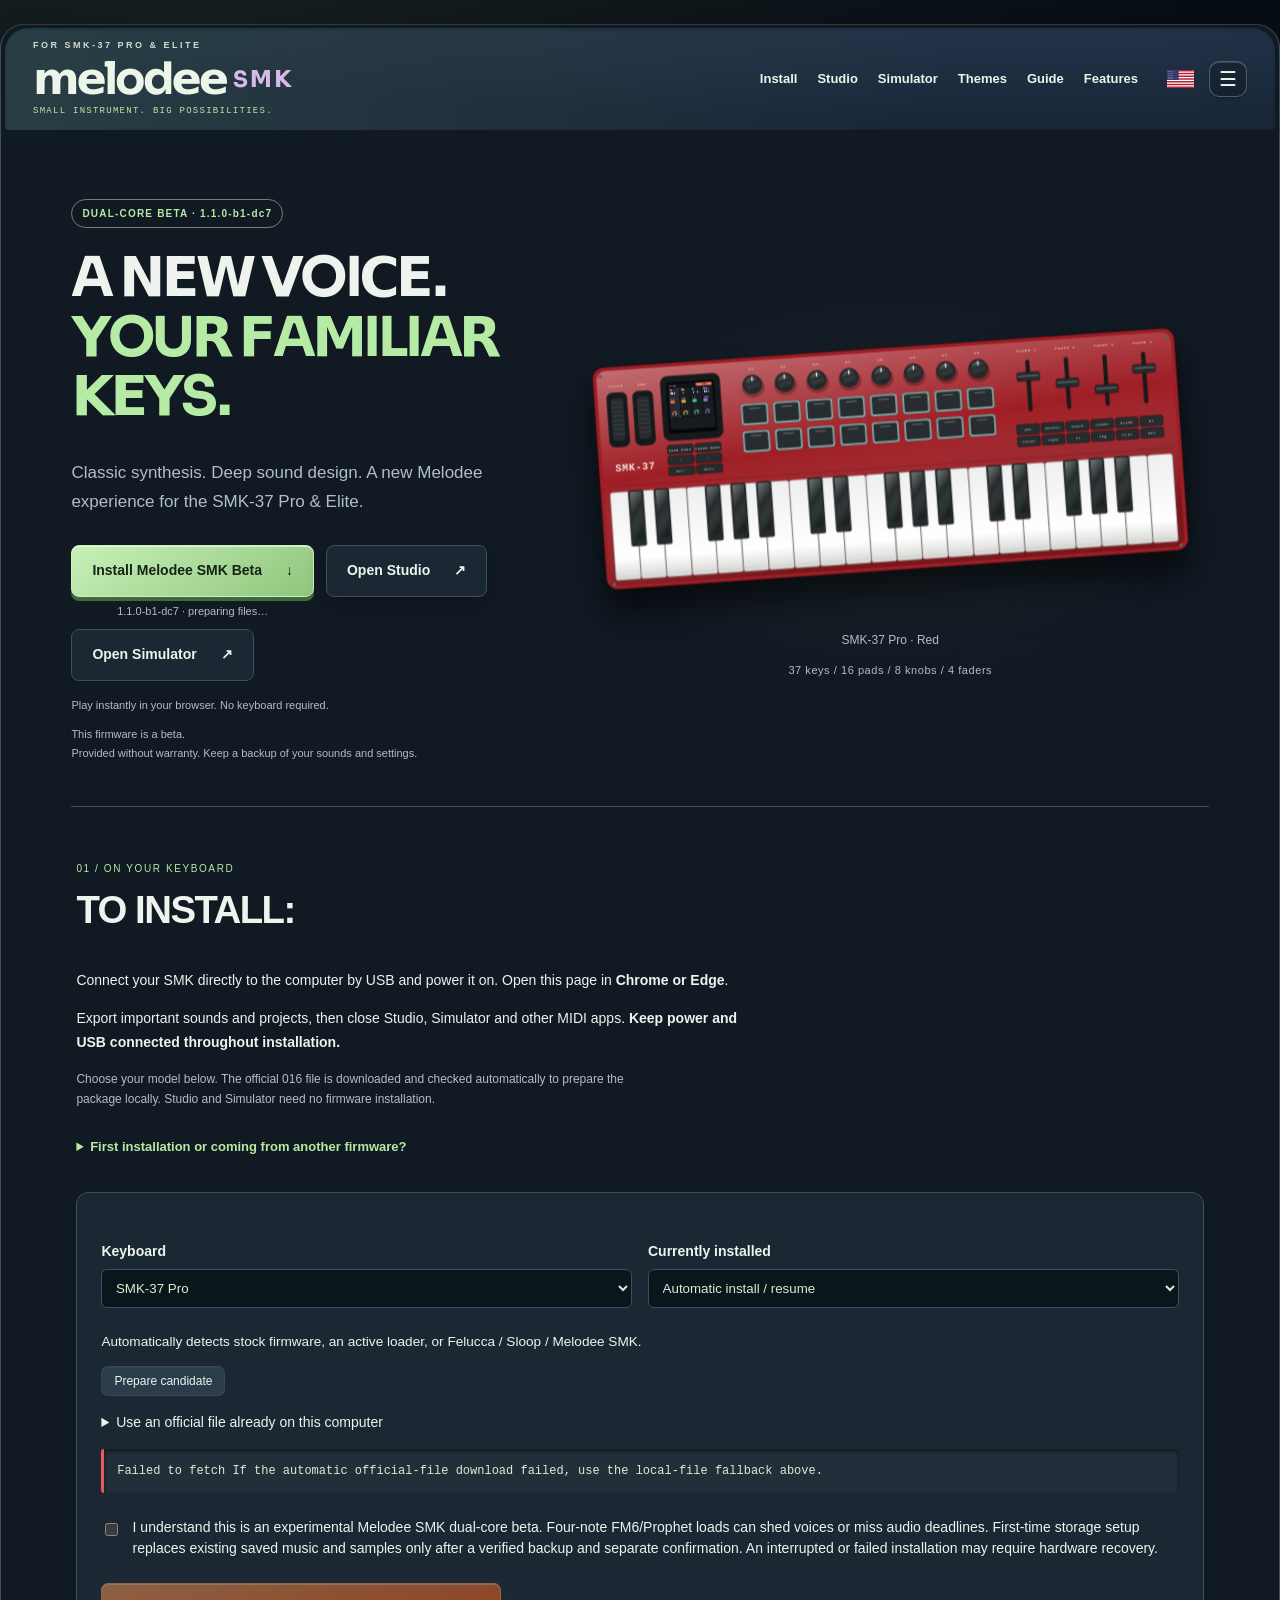
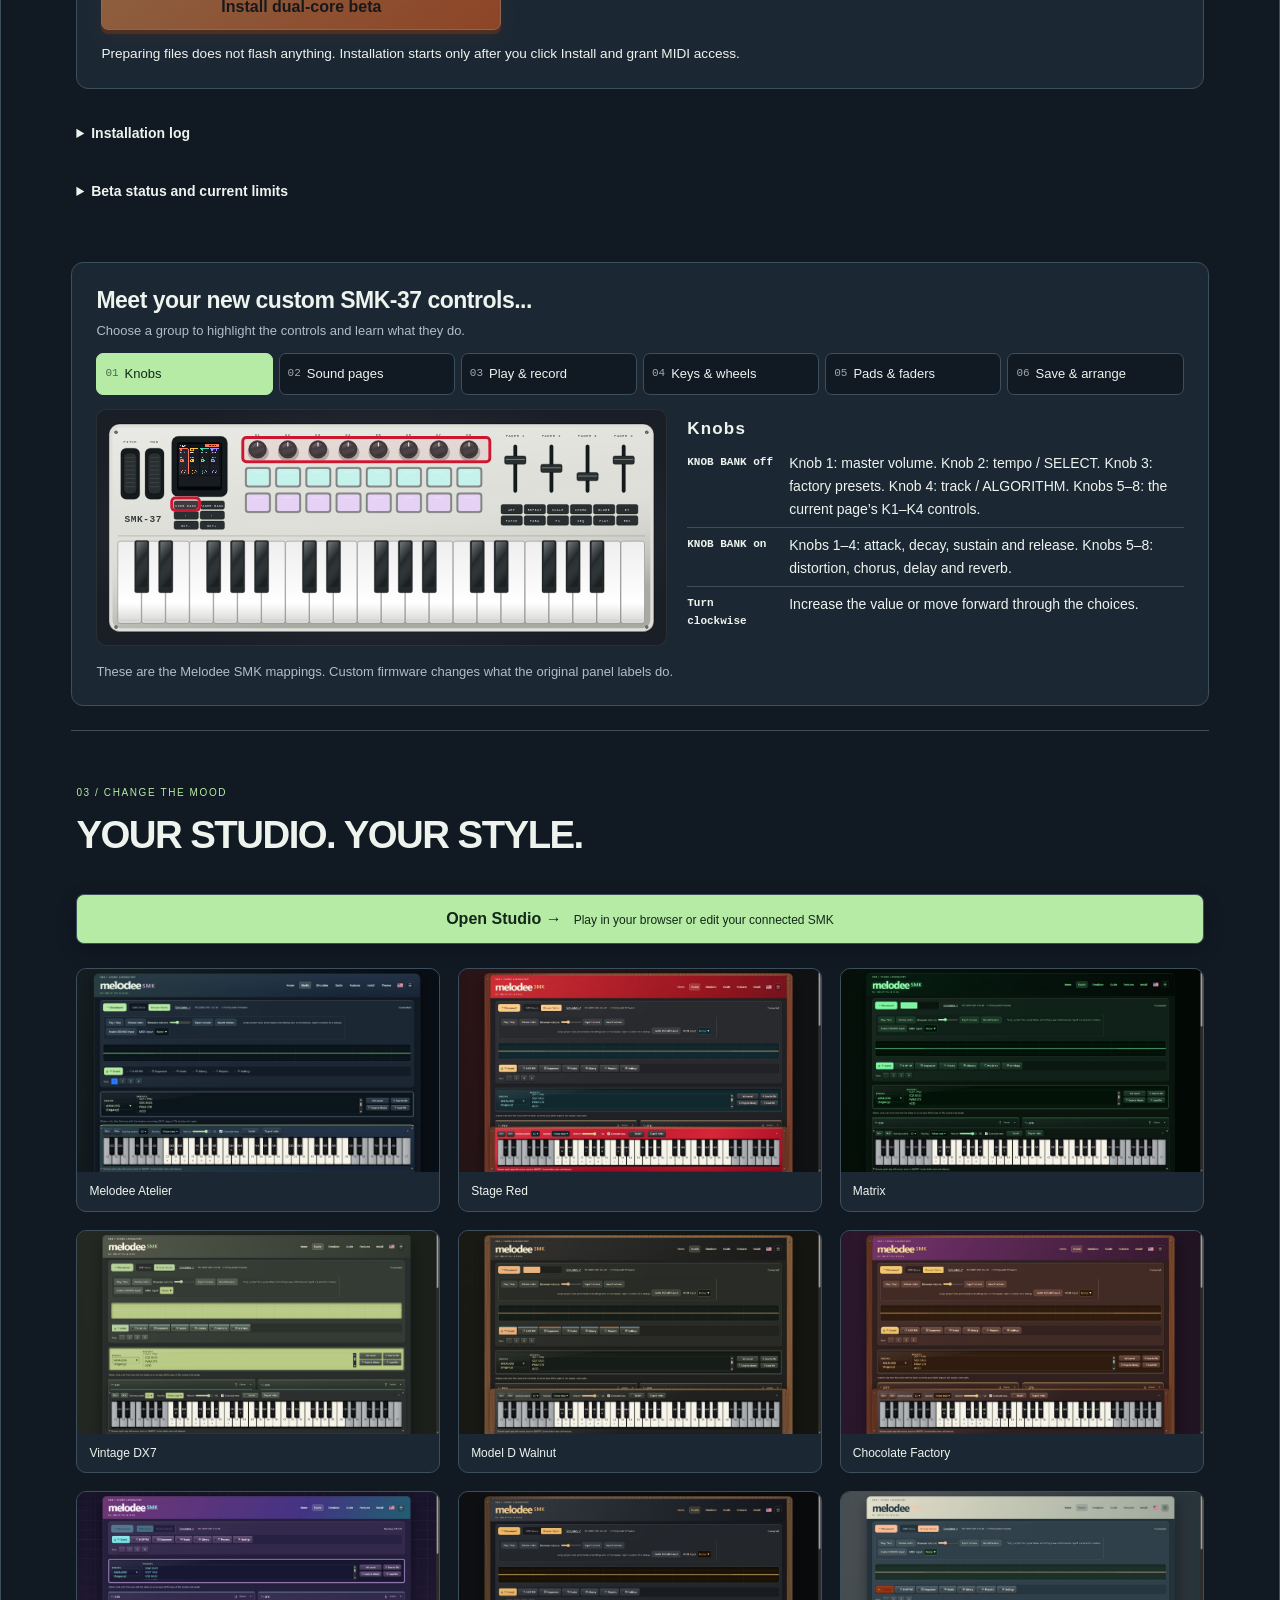
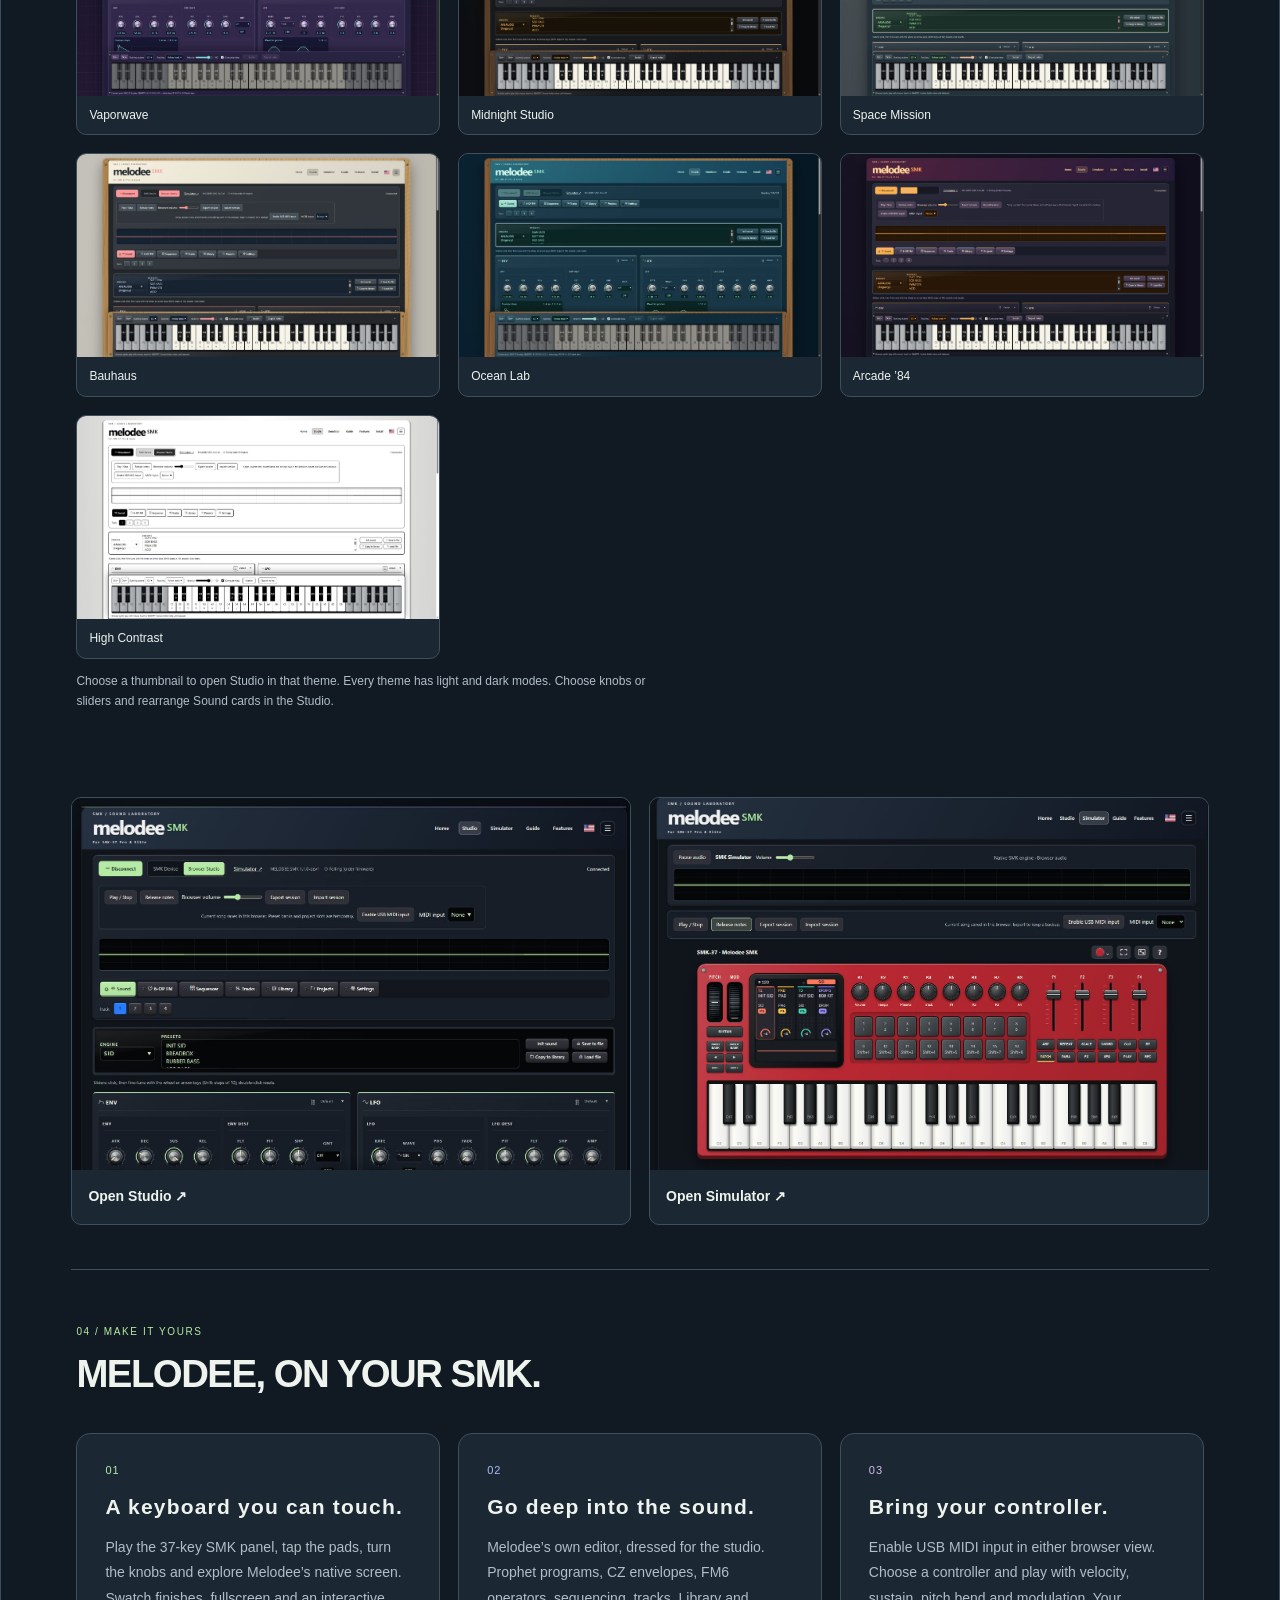
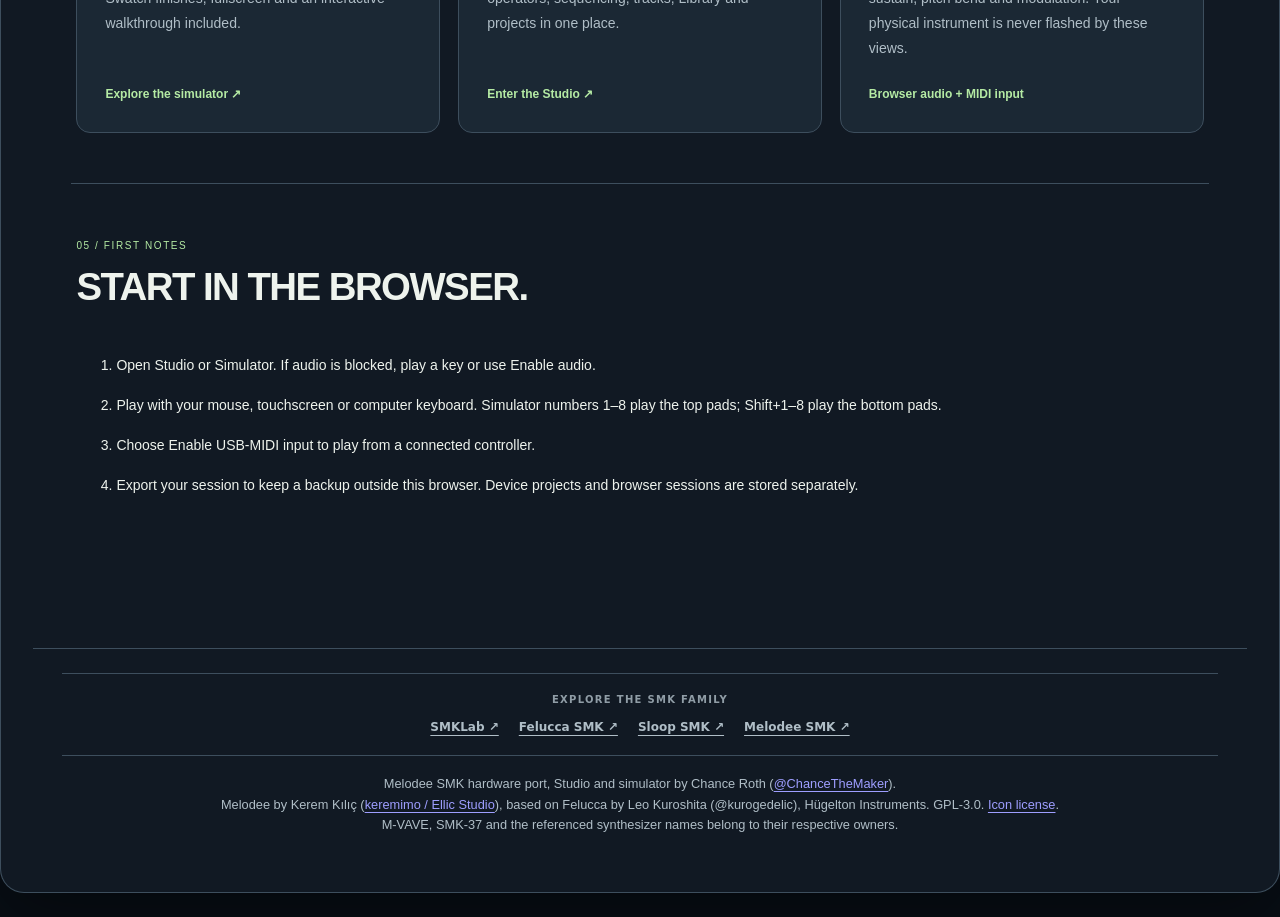
==== commit 1fd58159: "Release tested Melodee SMK dual-core beta with USB audio and persistence fixes" ====
--- a/web/index.html
+++ b/web/index.html
@@ -1,6 +1,6 @@
 <!doctype html>
 <!-- SPDX-License-Identifier: GPL-3.0-only -->
-<html lang="en"><head><meta charset="utf-8"><meta name="viewport" content="width=device-width,initial-scale=1"><title>Melodee SMK — A new voice for your keyboard</title><meta name="description" content="Explore Melodee SMK: a native synthesizer browser preview, hands-on SMK simulator and deep sound-design Studio for the SMK-37 Pro and Elite."><link rel="icon" type="image/svg+xml" href="favicon.svg"><link rel="stylesheet" href="fonts.css"><link rel="stylesheet" href="skin.css"><link rel="stylesheet" href="interface.css"><link rel="stylesheet" href="melodee.css"><link rel="stylesheet" href="smk-studio.css"><link rel="stylesheet" href="melodee-smk.css?v=b1-wordmark"><script src="locales.js"></script><script src="i18n.js"></script><script src="skin.js"></script><script defer src="site-nav.js"></script><link rel="stylesheet" href="smk37-landing.css"><script defer src="smk37-landing.js"></script><link rel="stylesheet" href="installer/installer.css"><link rel="stylesheet" href="melodee-landing.css"><script defer src="panel-guide.js"></script><script defer src="studio-preview.js"></script><script type="module" src="installer/controller.js?v=melodee-b1-storage"></script></head><body class="landing-page installer-page" data-studio-preview-path="screenshots/themes/{skin}-{mode}.jpg"><main id="page-top"><header class="masthead"><div class="brand-row"><div><div class="eyebrow">For SMK-37 Pro &amp; Elite</div><h1><a class="brand-home melodee-wordmark" href="index.html">melodee <span>SMK</span></a></h1><p class="tagline">SMALL INSTRUMENT. BIG POSSIBILITIES.</p></div><nav class="site-nav" aria-label="Main navigation"><a data-nav="firmware" href="#install">Install</a><a data-nav="studio" href="editor.html?audio=1">Studio</a><a data-nav="simulator" href="simulator.html">Simulator</a><a data-nav="themes" href="#themes">Themes</a><a data-nav="manual" href="index.html#guide">Guide</a><a data-nav="features" href="index.html#features">Features</a></nav><div class="brand-links"><button id="lang" class="lang" type="button" aria-label="Language"></button></div></div><div data-appearance class="appearance"></div></header><div class="install-console"><section class="mel-hero"><div class="hero-copy"><span class="release-badge">CUSTOM FIRMWARE · MELODEE 1.1</span><h2>A new voice.<br><em>Your familiar keys.</em></h2><p>Classic synthesis. Deep sound design. A new Melodee experience for the SMK-37 Pro &amp; Elite.</p><div class="hero-actions"><div class="install-action"><a class="action install-cta" href="#install">Install Melodee SMK Beta <span>↓</span></a><p class="small candidate-version" id="version">1.1.0-b1 · preparing files…</p></div><a class="action primary" data-studio-preview href="editor.html?audio=1">Open Studio <span>↗</span></a><a class="action secondary" href="simulator.html">Open Simulator <span>↗</span></a></div><p class="hero-note">Play instantly in your browser. No keyboard required.</p><p class="hero-note">This firmware is a beta.<br>Provided without warranty. Keep a backup of your sounds and settings.</p></div><div class="hero-instrument"><figure class="smk-instrument" data-current-finish="red"><svg viewBox="0 0 960 430" role="img" aria-labelledby="smk-hero-title smk-hero-desc" xmlns="http://www.w3.org/2000/svg">
+<html lang="en"><head><meta charset="utf-8"><meta name="viewport" content="width=device-width,initial-scale=1"><title>Melodee SMK — A new voice for your keyboard</title><meta name="description" content="Explore Melodee SMK: a native synthesizer browser preview, hands-on SMK simulator and deep sound-design Studio for the SMK-37 Pro and Elite."><link rel="icon" type="image/svg+xml" href="favicon.svg"><link rel="stylesheet" href="fonts.css"><link rel="stylesheet" href="skin.css"><link rel="stylesheet" href="interface.css"><link rel="stylesheet" href="melodee.css"><link rel="stylesheet" href="smk-studio.css"><link rel="stylesheet" href="melodee-smk.css?v=b1-wordmark"><script src="locales.js"></script><script src="i18n.js"></script><script src="skin.js"></script><script defer src="site-nav.js"></script><link rel="stylesheet" href="smk37-landing.css"><script defer src="smk37-landing.js"></script><link rel="stylesheet" href="installer/installer.css"><link rel="stylesheet" href="melodee-landing.css"><script defer src="panel-guide.js"></script><script defer src="studio-preview.js"></script><script type="module" src="installer/controller.js?v=melodee-dc7-public"></script></head><body class="landing-page installer-page" data-studio-preview-path="screenshots/themes/{skin}-{mode}.jpg"><main id="page-top"><header class="masthead"><div class="brand-row"><div><div class="eyebrow">For SMK-37 Pro &amp; Elite</div><h1><a class="brand-home melodee-wordmark" href="index.html">melodee <span>SMK</span></a></h1><p class="tagline">SMALL INSTRUMENT. BIG POSSIBILITIES.</p></div><nav class="site-nav" aria-label="Main navigation"><a data-nav="firmware" href="#install">Install</a><a data-nav="studio" href="editor.html?audio=1">Studio</a><a data-nav="simulator" href="simulator.html">Simulator</a><a data-nav="themes" href="#themes">Themes</a><a data-nav="manual" href="index.html#guide">Guide</a><a data-nav="features" href="index.html#features">Features</a></nav><div class="brand-links"><button id="lang" class="lang" type="button" aria-label="Language"></button></div></div><div data-appearance class="appearance"></div></header><div class="install-console"><section class="mel-hero"><div class="hero-copy"><span class="release-badge">DUAL-CORE BETA · 1.1.0-b1-dc7</span><h2>A new voice.<br><em>Your familiar keys.</em></h2><p>Classic synthesis. Deep sound design. A new Melodee experience for the SMK-37 Pro &amp; Elite.</p><div class="hero-actions"><div class="install-action"><a class="action install-cta" href="#install">Install Melodee SMK Beta <span>↓</span></a><p class="small candidate-version" id="version">1.1.0-b1-dc7 · preparing files…</p></div><a class="action primary" data-studio-preview href="editor.html?audio=1">Open Studio <span>↗</span></a><a class="action secondary" href="simulator.html">Open Simulator <span>↗</span></a></div><p class="hero-note">Play instantly in your browser. No keyboard required.</p><p class="hero-note">This firmware is a beta.<br>Provided without warranty. Keep a backup of your sounds and settings.</p></div><div class="hero-instrument"><figure class="smk-instrument" data-current-finish="red"><svg viewBox="0 0 960 430" role="img" aria-labelledby="smk-hero-title smk-hero-desc" xmlns="http://www.w3.org/2000/svg">
 <title id="smk-hero-title">SMK-37 Pro Red</title><desc id="smk-hero-desc">37 piano keys, sixteen pads, eight encoders, four faders, pitch and modulation wheels, and a color display.</desc>
 <defs><linearGradient id="smk-sheen" x2=".3" y2="1"><stop stop-color="#fff" stop-opacity=".35"/><stop offset=".48" stop-color="#fff" stop-opacity="0"/><stop offset="1" stop-color="#000" stop-opacity=".24"/></linearGradient><linearGradient id="smk-key" x2="0" y2="1"><stop stop-color="#eee"/><stop offset=".75" stop-color="#fff"/><stop offset="1" stop-color="#d4d6d3"/></linearGradient>
 <g id="smk-hardware"><rect class="smk-chassis" x="20" y="42" width="920" height="351" rx="18"/><rect x="26" y="48" width="908" height="339" rx="14" fill="url(#smk-sheen)"/><rect class="smk-recess" x="40" y="83" width="32" height="86" rx="9"/><rect class="smk-control" x="45" y="91" width="22" height="69" rx="8"/><path d="M48 99h16" stroke="#fff" opacity=".16"/><path d="M48 106h16" stroke="#fff" opacity=".16"/><path d="M48 113h16" stroke="#fff" opacity=".16"/><path d="M48 120h16" stroke="#fff" opacity=".16"/><path d="M48 127h16" stroke="#fff" opacity=".16"/><path d="M48 134h16" stroke="#fff" opacity=".16"/><path d="M48 141h16" stroke="#fff" opacity=".16"/><path d="M48 148h16" stroke="#fff" opacity=".16"/><rect class="smk-recess" x="81" y="83" width="32" height="86" rx="9"/><rect class="smk-control" x="86" y="91" width="22" height="69" rx="8"/><path d="M89 99h16" stroke="#fff" opacity=".16"/><path d="M89 106h16" stroke="#fff" opacity=".16"/><path d="M89 113h16" stroke="#fff" opacity=".16"/><path d="M89 120h16" stroke="#fff" opacity=".16"/><path d="M89 127h16" stroke="#fff" opacity=".16"/><path d="M89 134h16" stroke="#fff" opacity=".16"/><path d="M89 141h16" stroke="#fff" opacity=".16"/><path d="M89 148h16" stroke="#fff" opacity=".16"/><text class="smk-ink" x="56" y="75">PITCH</text><text class="smk-ink" x="97" y="75">MOD</text><rect class="smk-recess" x="126" y="63" width="94" height="102" rx="11"/><rect x="135" y="73" width="76" height="81" rx="5" fill="#050608"/><image href="melodee-screen.png" x="137" y="76" width="72" height="72" style="image-rendering:pixelated" aria-label="Melodee four-track overview"/><rect class="smk-control smk-soft-button" x="130" y="172" width="41" height="14" rx="3"/><text class="smk-control-label" x="150" y="182">KNOB BANK</text><rect class="smk-control smk-soft-button" x="174" y="172" width="41" height="14" rx="3"/><text class="smk-control-label" x="194" y="182">FADER BANK</text><rect class="smk-control smk-soft-button" x="130" y="189" width="41" height="14" rx="3"/><text class="smk-control-label" x="150" y="199">‹</text><rect class="smk-control smk-soft-button" x="174" y="189" width="41" height="14" rx="3"/><text class="smk-control-label" x="194" y="199">›</text><rect class="smk-control smk-soft-button" x="130" y="206" width="41" height="14" rx="3"/><text class="smk-control-label" x="150" y="216">OCT−</text><rect class="smk-control smk-soft-button" x="174" y="206" width="41" height="14" rx="3"/><text class="smk-control-label" x="194" y="216">OCT+</text><text class="smk-ink" x="271" y="63">K1</text><ellipse cx="272" cy="90" rx="18" ry="16" fill="#000" opacity=".25"/><circle class="smk-control" cx="271" cy="85" r="15"/><circle cx="271" cy="85" r="11" fill="url(#smk-sheen)"/><path d="M271 73v7" stroke="#eee" stroke-width="2"/><rect class="smk-pad-edge" x="250" y="115" width="43" height="34" rx="5"/><rect class="smk-pad smk-pad-0" x="253" y="118" width="37" height="28" rx="3"/><path d="M263 123h17" stroke="#fff" opacity=".5"/><rect class="smk-pad-edge" x="250" y="158" width="43" height="34" rx="5"/><rect class="smk-pad smk-pad-1" x="253" y="161" width="37" height="28" rx="3"/><path d="M263 166h17" stroke="#fff" opacity=".5"/><text class="smk-ink" x="322" y="63">K2</text><ellipse cx="323" cy="90" rx="18" ry="16" fill="#000" opacity=".25"/><circle class="smk-control" cx="322" cy="85" r="15"/><circle cx="322" cy="85" r="11" fill="url(#smk-sheen)"/><path d="M322 73v7" stroke="#eee" stroke-width="2"/><rect class="smk-pad-edge" x="301" y="115" width="43" height="34" rx="5"/><rect class="smk-pad smk-pad-0" x="304" y="118" width="37" height="28" rx="3"/><path d="M314 123h17" stroke="#fff" opacity=".5"/><rect class="smk-pad-edge" x="301" y="158" width="43" height="34" rx="5"/><rect class="smk-pad smk-pad-1" x="304" y="161" width="37" height="28" rx="3"/><path d="M314 166h17" stroke="#fff" opacity=".5"/><text class="smk-ink" x="373" y="63">K3</text><ellipse cx="374" cy="90" rx="18" ry="16" fill="#000" opacity=".25"/><circle class="smk-control" cx="373" cy="85" r="15"/><circle cx="373" cy="85" r="11" fill="url(#smk-sheen)"/><path d="M373 73v7" stroke="#eee" stroke-width="2"/><rect class="smk-pad-edge" x="352" y="115" width="43" height="34" rx="5"/><rect class="smk-pad smk-pad-0" x="355" y="118" width="37" height="28" rx="3"/><path d="M365 123h17" stroke="#fff" opacity=".5"/><rect class="smk-pad-edge" x="352" y="158" width="43" height="34" rx="5"/><rect class="smk-pad smk-pad-1" x="355" y="161" width="37" height="28" rx="3"/><path d="M365 166h17" stroke="#fff" opacity=".5"/><text class="smk-ink" x="424" y="63">K4</text><ellipse cx="425" cy="90" rx="18" ry="16" fill="#000" opacity=".25"/><circle class="smk-control" cx="424" cy="85" r="15"/><circle cx="424" cy="85" r="11" fill="url(#smk-sheen)"/><path d="M424 73v7" stroke="#eee" stroke-width="2"/><rect class="smk-pad-edge" x="403" y="115" width="43" height="34" rx="5"/><rect class="smk-pad smk-pad-0" x="406" y="118" width="37" height="28" rx="3"/><path d="M416 123h17" stroke="#fff" opacity=".5"/><rect class="smk-pad-edge" x="403" y="158" width="43" height="34" rx="5"/><rect class="smk-pad smk-pad-1" x="406" y="161" width="37" height="28" rx="3"/><path d="M416 166h17" stroke="#fff" opacity=".5"/><text class="smk-ink" x="475" y="63">K5</text><ellipse cx="476" cy="90" rx="18" ry="16" fill="#000" opacity=".25"/><circle class="smk-control" cx="475" cy="85" r="15"/><circle cx="475" cy="85" r="11" fill="url(#smk-sheen)"/><path d="M475 73v7" stroke="#eee" stroke-width="2"/><rect class="smk-pad-edge" x="454" y="115" width="43" height="34" rx="5"/><rect class="smk-pad smk-pad-0" x="457" y="118" width="37" height="28" rx="3"/><path d="M467 123h17" stroke="#fff" opacity=".5"/><rect class="smk-pad-edge" x="454" y="158" width="43" height="34" rx="5"/><rect class="smk-pad smk-pad-1" x="457" y="161" width="37" height="28" rx="3"/><path d="M467 166h17" stroke="#fff" opacity=".5"/><text class="smk-ink" x="526" y="63">K6</text><ellipse cx="527" cy="90" rx="18" ry="16" fill="#000" opacity=".25"/><circle class="smk-control" cx="526" cy="85" r="15"/><circle cx="526" cy="85" r="11" fill="url(#smk-sheen)"/><path d="M526 73v7" stroke="#eee" stroke-width="2"/><rect class="smk-pad-edge" x="505" y="115" width="43" height="34" rx="5"/><rect class="smk-pad smk-pad-0" x="508" y="118" width="37" height="28" rx="3"/><path d="M518 123h17" stroke="#fff" opacity=".5"/><rect class="smk-pad-edge" x="505" y="158" width="43" height="34" rx="5"/><rect class="smk-pad smk-pad-1" x="508" y="161" width="37" height="28" rx="3"/><path d="M518 166h17" stroke="#fff" opacity=".5"/><text class="smk-ink" x="577" y="63">K7</text><ellipse cx="578" cy="90" rx="18" ry="16" fill="#000" opacity=".25"/><circle class="smk-control" cx="577" cy="85" r="15"/><circle cx="577" cy="85" r="11" fill="url(#smk-sheen)"/><path d="M577 73v7" stroke="#eee" stroke-width="2"/><rect class="smk-pad-edge" x="556" y="115" width="43" height="34" rx="5"/><rect class="smk-pad smk-pad-0" x="559" y="118" width="37" height="28" rx="3"/><path d="M569 123h17" stroke="#fff" opacity=".5"/><rect class="smk-pad-edge" x="556" y="158" width="43" height="34" rx="5"/><rect class="smk-pad smk-pad-1" x="559" y="161" width="37" height="28" rx="3"/><path d="M569 166h17" stroke="#fff" opacity=".5"/><text class="smk-ink" x="628" y="63">K8</text><ellipse cx="629" cy="90" rx="18" ry="16" fill="#000" opacity=".25"/><circle class="smk-control" cx="628" cy="85" r="15"/><circle cx="628" cy="85" r="11" fill="url(#smk-sheen)"/><path d="M628 73v7" stroke="#eee" stroke-width="2"/><rect class="smk-pad-edge" x="607" y="115" width="43" height="34" rx="5"/><rect class="smk-pad smk-pad-0" x="610" y="118" width="37" height="28" rx="3"/><path d="M620 123h17" stroke="#fff" opacity=".5"/><rect class="smk-pad-edge" x="607" y="158" width="43" height="34" rx="5"/><rect class="smk-pad smk-pad-1" x="610" y="161" width="37" height="28" rx="3"/><path d="M620 166h17" stroke="#fff" opacity=".5"/><text class="smk-ink" x="706" y="64">FADER 1</text><rect class="smk-recess" x="703" y="77" width="6" height="81" rx="3"/><rect class="smk-control smk-soft-button" x="688" y="96" width="36" height="14" rx="3"/><path d="M690 102h32" stroke="#ddd" opacity=".7"/><text class="smk-ink" x="767" y="64">FADER 2</text><rect class="smk-recess" x="764" y="77" width="6" height="81" rx="3"/><rect class="smk-control smk-soft-button" x="749" y="110" width="36" height="14" rx="3"/><path d="M751 116h32" stroke="#ddd" opacity=".7"/><text class="smk-ink" x="828" y="64">FADER 3</text><rect class="smk-recess" x="825" y="77" width="6" height="81" rx="3"/><rect class="smk-control smk-soft-button" x="810" y="124" width="36" height="14" rx="3"/><path d="M812 130h32" stroke="#ddd" opacity=".7"/><text class="smk-ink" x="889" y="64">FADER 4</text><rect class="smk-recess" x="886" y="77" width="6" height="81" rx="3"/><rect class="smk-control smk-soft-button" x="871" y="96" width="36" height="14" rx="3"/><path d="M873 102h32" stroke="#ddd" opacity=".7"/><rect class="smk-control smk-soft-button" x="682" y="178" width="36" height="16" rx="3"/><text class="smk-control-label" x="700" y="189">ARP</text><rect class="smk-control smk-soft-button" x="721" y="178" width="36" height="16" rx="3"/><text class="smk-control-label" x="739" y="189">REPEAT</text><rect class="smk-control smk-soft-button" x="760" y="178" width="36" height="16" rx="3"/><text class="smk-control-label" x="778" y="189">SCALE</text><rect class="smk-control smk-soft-button" x="799" y="178" width="36" height="16" rx="3"/><text class="smk-control-label" x="817" y="189">CHORD</text><rect class="smk-control smk-soft-button" x="838" y="178" width="36" height="16" rx="3"/><text class="smk-control-label" x="856" y="189">GLOBE</text><rect class="smk-control smk-soft-button" x="877" y="178" width="36" height="16" rx="3"/><text class="smk-control-label" x="895" y="189">BT</text><rect class="smk-control smk-soft-button" x="682" y="197" width="36" height="16" rx="3"/><text class="smk-control-label" x="700" y="208">PATCH</text><rect class="smk-control smk-soft-button" x="721" y="197" width="36" height="16" rx="3"/><text class="smk-control-label" x="739" y="208">PARA</text><rect class="smk-control smk-soft-button" x="760" y="197" width="36" height="16" rx="3"/><text class="smk-control-label" x="778" y="208">FX</text><rect class="smk-control smk-soft-button" x="799" y="197" width="36" height="16" rx="3"/><text class="smk-control-label" x="817" y="208">SEQ</text><rect class="smk-control smk-soft-button" x="838" y="197" width="36" height="16" rx="3"/><text class="smk-control-label" x="856" y="208">PLAY</text><rect class="smk-control smk-soft-button" x="877" y="197" width="36" height="16" rx="3"/><text class="smk-control-label" x="895" y="208">REC</text><text class="smk-wordmark smk-ink" x="78" y="208">SMK-37</text><path d="M35 231h890" stroke="#000" opacity=".25"/><rect class="smk-white-key" x="35.00" y="240" width="39.7" height="139" rx="4"/><path d="M38.00 373h33" stroke="#c8c8c3"/><rect class="smk-white-key" x="75.45" y="240" width="39.7" height="139" rx="4"/><path d="M78.45 373h33" stroke="#c8c8c3"/><rect class="smk-white-key" x="115.90" y="240" width="39.7" height="139" rx="4"/><path d="M118.90 373h33" stroke="#c8c8c3"/><rect class="smk-white-key" x="156.35" y="240" width="39.7" height="139" rx="4"/><path d="M159.35 373h33" stroke="#c8c8c3"/><rect class="smk-white-key" x="196.80" y="240" width="39.7" height="139" rx="4"/><path d="M199.80 373h33" stroke="#c8c8c3"/><rect class="smk-white-key" x="237.25" y="240" width="39.7" height="139" rx="4"/><path d="M240.25 373h33" stroke="#c8c8c3"/><rect class="smk-white-key" x="277.70" y="240" width="39.7" height="139" rx="4"/><path d="M280.70 373h33" stroke="#c8c8c3"/><rect class="smk-white-key" x="318.15" y="240" width="39.7" height="139" rx="4"/><path d="M321.15 373h33" stroke="#c8c8c3"/><rect class="smk-white-key" x="358.60" y="240" width="39.7" height="139" rx="4"/><path d="M361.60 373h33" stroke="#c8c8c3"/><rect class="smk-white-key" x="399.05" y="240" width="39.7" height="139" rx="4"/><path d="M402.05 373h33" stroke="#c8c8c3"/><rect class="smk-white-key" x="439.50" y="240" width="39.7" height="139" rx="4"/><path d="M442.50 373h33" stroke="#c8c8c3"/><rect class="smk-white-key" x="479.95" y="240" width="39.7" height="139" rx="4"/><path d="M482.95 373h33" stroke="#c8c8c3"/><rect class="smk-white-key" x="520.40" y="240" width="39.7" height="139" rx="4"/><path d="M523.40 373h33" stroke="#c8c8c3"/><rect class="smk-white-key" x="560.85" y="240" width="39.7" height="139" rx="4"/><path d="M563.85 373h33" stroke="#c8c8c3"/><rect class="smk-white-key" x="601.30" y="240" width="39.7" height="139" rx="4"/><path d="M604.30 373h33" stroke="#c8c8c3"/><rect class="smk-white-key" x="641.75" y="240" width="39.7" height="139" rx="4"/><path d="M644.75 373h33" stroke="#c8c8c3"/><rect class="smk-white-key" x="682.20" y="240" width="39.7" height="139" rx="4"/><path d="M685.20 373h33" stroke="#c8c8c3"/><rect class="smk-white-key" x="722.65" y="240" width="39.7" height="139" rx="4"/><path d="M725.65 373h33" stroke="#c8c8c3"/><rect class="smk-white-key" x="763.10" y="240" width="39.7" height="139" rx="4"/><path d="M766.10 373h33" stroke="#c8c8c3"/><rect class="smk-white-key" x="803.55" y="240" width="39.7" height="139" rx="4"/><path d="M806.55 373h33" stroke="#c8c8c3"/><rect class="smk-white-key" x="844.00" y="240" width="39.7" height="139" rx="4"/><path d="M847.00 373h33" stroke="#c8c8c3"/><rect class="smk-white-key" x="884.45" y="240" width="39.7" height="139" rx="4"/><path d="M887.45 373h33" stroke="#c8c8c3"/><rect class="smk-black-key" x="63.45" y="239" width="24" height="88" rx="3"/><rect x="66.45" y="241" width="18" height="76" rx="2" fill="url(#smk-sheen)"/><rect class="smk-black-key" x="103.90" y="239" width="24" height="88" rx="3"/><rect x="106.90" y="241" width="18" height="76" rx="2" fill="url(#smk-sheen)"/><rect class="smk-black-key" x="184.80" y="239" width="24" height="88" rx="3"/><rect x="187.80" y="241" width="18" height="76" rx="2" fill="url(#smk-sheen)"/><rect class="smk-black-key" x="225.25" y="239" width="24" height="88" rx="3"/><rect x="228.25" y="241" width="18" height="76" rx="2" fill="url(#smk-sheen)"/><rect class="smk-black-key" x="265.70" y="239" width="24" height="88" rx="3"/><rect x="268.70" y="241" width="18" height="76" rx="2" fill="url(#smk-sheen)"/><rect class="smk-black-key" x="346.60" y="239" width="24" height="88" rx="3"/><rect x="349.60" y="241" width="18" height="76" rx="2" fill="url(#smk-sheen)"/><rect class="smk-black-key" x="387.05" y="239" width="24" height="88" rx="3"/><rect x="390.05" y="241" width="18" height="76" rx="2" fill="url(#smk-sheen)"/><rect class="smk-black-key" x="467.95" y="239" width="24" height="88" rx="3"/><rect x="470.95" y="241" width="18" height="76" rx="2" fill="url(#smk-sheen)"/><rect class="smk-black-key" x="508.40" y="239" width="24" height="88" rx="3"/><rect x="511.40" y="241" width="18" height="76" rx="2" fill="url(#smk-sheen)"/><rect class="smk-black-key" x="548.85" y="239" width="24" height="88" rx="3"/><rect x="551.85" y="241" width="18" height="76" rx="2" fill="url(#smk-sheen)"/><rect class="smk-black-key" x="629.75" y="239" width="24" height="88" rx="3"/><rect x="632.75" y="241" width="18" height="76" rx="2" fill="url(#smk-sheen)"/><rect class="smk-black-key" x="670.20" y="239" width="24" height="88" rx="3"/><rect x="673.20" y="241" width="18" height="76" rx="2" fill="url(#smk-sheen)"/><rect class="smk-black-key" x="751.10" y="239" width="24" height="88" rx="3"/><rect x="754.10" y="241" width="18" height="76" rx="2" fill="url(#smk-sheen)"/><rect class="smk-black-key" x="791.55" y="239" width="24" height="88" rx="3"/><rect x="794.55" y="241" width="18" height="76" rx="2" fill="url(#smk-sheen)"/><rect class="smk-black-key" x="832.00" y="239" width="24" height="88" rx="3"/><rect x="835.00" y="241" width="18" height="76" rx="2" fill="url(#smk-sheen)"/><circle cx="32" cy="56" r="3" fill="#555"/><path d="M30.5 57.5l3-3" stroke="#ddd" stroke-width=".7"/><circle cx="928" cy="56" r="3" fill="#555"/><path d="M926.5 57.5l3-3" stroke="#ddd" stroke-width=".7"/><circle cx="32" cy="385" r="3" fill="#555"/><path d="M30.5 386.5l3-3" stroke="#ddd" stroke-width=".7"/><circle cx="928" cy="385" r="3" fill="#555"/><path d="M926.5 386.5l3-3" stroke="#ddd" stroke-width=".7"/></g><g id="smk-wire-hardware" class="smk-wire-shapes"><rect class="smk-chassis" x="20" y="42" width="920" height="351" rx="18"/><rect x="26" y="48" width="908" height="339" rx="14" fill="url(#smk-sheen)"/><rect class="smk-recess" x="40" y="83" width="32" height="86" rx="9"/><rect class="smk-control" x="45" y="91" width="22" height="69" rx="8"/><path d="M48 99h16" stroke="#fff" opacity=".16"/><path d="M48 106h16" stroke="#fff" opacity=".16"/><path d="M48 113h16" stroke="#fff" opacity=".16"/><path d="M48 120h16" stroke="#fff" opacity=".16"/><path d="M48 127h16" stroke="#fff" opacity=".16"/><path d="M48 134h16" stroke="#fff" opacity=".16"/><path d="M48 141h16" stroke="#fff" opacity=".16"/><path d="M48 148h16" stroke="#fff" opacity=".16"/><rect class="smk-recess" x="81" y="83" width="32" height="86" rx="9"/><rect class="smk-control" x="86" y="91" width="22" height="69" rx="8"/><path d="M89 99h16" stroke="#fff" opacity=".16"/><path d="M89 106h16" stroke="#fff" opacity=".16"/><path d="M89 113h16" stroke="#fff" opacity=".16"/><path d="M89 120h16" stroke="#fff" opacity=".16"/><path d="M89 127h16" stroke="#fff" opacity=".16"/><path d="M89 134h16" stroke="#fff" opacity=".16"/><path d="M89 141h16" stroke="#fff" opacity=".16"/><path d="M89 148h16" stroke="#fff" opacity=".16"/><text class="smk-ink" x="56" y="75">PITCH</text><text class="smk-ink" x="97" y="75">MOD</text><rect class="smk-recess" x="126" y="63" width="94" height="102" rx="11"/><rect x="135" y="73" width="76" height="81" rx="5" fill="#050608"/><image href="melodee-screen.png" x="137" y="76" width="72" height="72" style="image-rendering:pixelated" aria-label="Melodee four-track overview"/><rect class="smk-control smk-soft-button" x="130" y="172" width="41" height="14" rx="3"/><text class="smk-control-label" x="150" y="182">KNOB BANK</text><rect class="smk-control smk-soft-button" x="174" y="172" width="41" height="14" rx="3"/><text class="smk-control-label" x="194" y="182">FADER BANK</text><rect class="smk-control smk-soft-button" x="130" y="189" width="41" height="14" rx="3"/><text class="smk-control-label" x="150" y="199">‹</text><rect class="smk-control smk-soft-button" x="174" y="189" width="41" height="14" rx="3"/><text class="smk-control-label" x="194" y="199">›</text><rect class="smk-control smk-soft-button" x="130" y="206" width="41" height="14" rx="3"/><text class="smk-control-label" x="150" y="216">OCT−</text><rect class="smk-control smk-soft-button" x="174" y="206" width="41" height="14" rx="3"/><text class="smk-control-label" x="194" y="216">OCT+</text><text class="smk-ink" x="271" y="63">K1</text><ellipse cx="272" cy="90" rx="18" ry="16" fill="#000" opacity=".25"/><circle class="smk-control" cx="271" cy="85" r="15"/><circle cx="271" cy="85" r="11" fill="url(#smk-sheen)"/><path d="M271 73v7" stroke="#eee" stroke-width="2"/><rect class="smk-pad-edge" x="250" y="115" width="43" height="34" rx="5"/><rect class="smk-pad smk-pad-0" x="253" y="118" width="37" height="28" rx="3"/><path d="M263 123h17" stroke="#fff" opacity=".5"/><rect class="smk-pad-edge" x="250" y="158" width="43" height="34" rx="5"/><rect class="smk-pad smk-pad-1" x="253" y="161" width="37" height="28" rx="3"/><path d="M263 166h17" stroke="#fff" opacity=".5"/><text class="smk-ink" x="322" y="63">K2</text><ellipse cx="323" cy="90" rx="18" ry="16" fill="#000" opacity=".25"/><circle class="smk-control" cx="322" cy="85" r="15"/><circle cx="322" cy="85" r="11" fill="url(#smk-sheen)"/><path d="M322 73v7" stroke="#eee" stroke-width="2"/><rect class="smk-pad-edge" x="301" y="115" width="43" height="34" rx="5"/><rect class="smk-pad smk-pad-0" x="304" y="118" width="37" height="28" rx="3"/><path d="M314 123h17" stroke="#fff" opacity=".5"/><rect class="smk-pad-edge" x="301" y="158" width="43" height="34" rx="5"/><rect class="smk-pad smk-pad-1" x="304" y="161" width="37" height="28" rx="3"/><path d="M314 166h17" stroke="#fff" opacity=".5"/><text class="smk-ink" x="373" y="63">K3</text><ellipse cx="374" cy="90" rx="18" ry="16" fill="#000" opacity=".25"/><circle class="smk-control" cx="373" cy="85" r="15"/><circle cx="373" cy="85" r="11" fill="url(#smk-sheen)"/><path d="M373 73v7" stroke="#eee" stroke-width="2"/><rect class="smk-pad-edge" x="352" y="115" width="43" height="34" rx="5"/><rect class="smk-pad smk-pad-0" x="355" y="118" width="37" height="28" rx="3"/><path d="M365 123h17" stroke="#fff" opacity=".5"/><rect class="smk-pad-edge" x="352" y="158" width="43" height="34" rx="5"/><rect class="smk-pad smk-pad-1" x="355" y="161" width="37" height="28" rx="3"/><path d="M365 166h17" stroke="#fff" opacity=".5"/><text class="smk-ink" x="424" y="63">K4</text><ellipse cx="425" cy="90" rx="18" ry="16" fill="#000" opacity=".25"/><circle class="smk-control" cx="424" cy="85" r="15"/><circle cx="424" cy="85" r="11" fill="url(#smk-sheen)"/><path d="M424 73v7" stroke="#eee" stroke-width="2"/><rect class="smk-pad-edge" x="403" y="115" width="43" height="34" rx="5"/><rect class="smk-pad smk-pad-0" x="406" y="118" width="37" height="28" rx="3"/><path d="M416 123h17" stroke="#fff" opacity=".5"/><rect class="smk-pad-edge" x="403" y="158" width="43" height="34" rx="5"/><rect class="smk-pad smk-pad-1" x="406" y="161" width="37" height="28" rx="3"/><path d="M416 166h17" stroke="#fff" opacity=".5"/><text class="smk-ink" x="475" y="63">K5</text><ellipse cx="476" cy="90" rx="18" ry="16" fill="#000" opacity=".25"/><circle class="smk-control" cx="475" cy="85" r="15"/><circle cx="475" cy="85" r="11" fill="url(#smk-sheen)"/><path d="M475 73v7" stroke="#eee" stroke-width="2"/><rect class="smk-pad-edge" x="454" y="115" width="43" height="34" rx="5"/><rect class="smk-pad smk-pad-0" x="457" y="118" width="37" height="28" rx="3"/><path d="M467 123h17" stroke="#fff" opacity=".5"/><rect class="smk-pad-edge" x="454" y="158" width="43" height="34" rx="5"/><rect class="smk-pad smk-pad-1" x="457" y="161" width="37" height="28" rx="3"/><path d="M467 166h17" stroke="#fff" opacity=".5"/><text class="smk-ink" x="526" y="63">K6</text><ellipse cx="527" cy="90" rx="18" ry="16" fill="#000" opacity=".25"/><circle class="smk-control" cx="526" cy="85" r="15"/><circle cx="526" cy="85" r="11" fill="url(#smk-sheen)"/><path d="M526 73v7" stroke="#eee" stroke-width="2"/><rect class="smk-pad-edge" x="505" y="115" width="43" height="34" rx="5"/><rect class="smk-pad smk-pad-0" x="508" y="118" width="37" height="28" rx="3"/><path d="M518 123h17" stroke="#fff" opacity=".5"/><rect class="smk-pad-edge" x="505" y="158" width="43" height="34" rx="5"/><rect class="smk-pad smk-pad-1" x="508" y="161" width="37" height="28" rx="3"/><path d="M518 166h17" stroke="#fff" opacity=".5"/><text class="smk-ink" x="577" y="63">K7</text><ellipse cx="578" cy="90" rx="18" ry="16" fill="#000" opacity=".25"/><circle class="smk-control" cx="577" cy="85" r="15"/><circle cx="577" cy="85" r="11" fill="url(#smk-sheen)"/><path d="M577 73v7" stroke="#eee" stroke-width="2"/><rect class="smk-pad-edge" x="556" y="115" width="43" height="34" rx="5"/><rect class="smk-pad smk-pad-0" x="559" y="118" width="37" height="28" rx="3"/><path d="M569 123h17" stroke="#fff" opacity=".5"/><rect class="smk-pad-edge" x="556" y="158" width="43" height="34" rx="5"/><rect class="smk-pad smk-pad-1" x="559" y="161" width="37" height="28" rx="3"/><path d="M569 166h17" stroke="#fff" opacity=".5"/><text class="smk-ink" x="628" y="63">K8</text><ellipse cx="629" cy="90" rx="18" ry="16" fill="#000" opacity=".25"/><circle class="smk-control" cx="628" cy="85" r="15"/><circle cx="628" cy="85" r="11" fill="url(#smk-sheen)"/><path d="M628 73v7" stroke="#eee" stroke-width="2"/><rect class="smk-pad-edge" x="607" y="115" width="43" height="34" rx="5"/><rect class="smk-pad smk-pad-0" x="610" y="118" width="37" height="28" rx="3"/><path d="M620 123h17" stroke="#fff" opacity=".5"/><rect class="smk-pad-edge" x="607" y="158" width="43" height="34" rx="5"/><rect class="smk-pad smk-pad-1" x="610" y="161" width="37" height="28" rx="3"/><path d="M620 166h17" stroke="#fff" opacity=".5"/><text class="smk-ink" x="706" y="64">FADER 1</text><rect class="smk-recess" x="703" y="77" width="6" height="81" rx="3"/><rect class="smk-control smk-soft-button" x="688" y="96" width="36" height="14" rx="3"/><path d="M690 102h32" stroke="#ddd" opacity=".7"/><text class="smk-ink" x="767" y="64">FADER 2</text><rect class="smk-recess" x="764" y="77" width="6" height="81" rx="3"/><rect class="smk-control smk-soft-button" x="749" y="110" width="36" height="14" rx="3"/><path d="M751 116h32" stroke="#ddd" opacity=".7"/><text class="smk-ink" x="828" y="64">FADER 3</text><rect class="smk-recess" x="825" y="77" width="6" height="81" rx="3"/><rect class="smk-control smk-soft-button" x="810" y="124" width="36" height="14" rx="3"/><path d="M812 130h32" stroke="#ddd" opacity=".7"/><text class="smk-ink" x="889" y="64">FADER 4</text><rect class="smk-recess" x="886" y="77" width="6" height="81" rx="3"/><rect class="smk-control smk-soft-button" x="871" y="96" width="36" height="14" rx="3"/><path d="M873 102h32" stroke="#ddd" opacity=".7"/><rect class="smk-control smk-soft-button" x="682" y="178" width="36" height="16" rx="3"/><text class="smk-control-label" x="700" y="189">ARP</text><rect class="smk-control smk-soft-button" x="721" y="178" width="36" height="16" rx="3"/><text class="smk-control-label" x="739" y="189">REPEAT</text><rect class="smk-control smk-soft-button" x="760" y="178" width="36" height="16" rx="3"/><text class="smk-control-label" x="778" y="189">SCALE</text><rect class="smk-control smk-soft-button" x="799" y="178" width="36" height="16" rx="3"/><text class="smk-control-label" x="817" y="189">CHORD</text><rect class="smk-control smk-soft-button" x="838" y="178" width="36" height="16" rx="3"/><text class="smk-control-label" x="856" y="189">GLOBE</text><rect class="smk-control smk-soft-button" x="877" y="178" width="36" height="16" rx="3"/><text class="smk-control-label" x="895" y="189">BT</text><rect class="smk-control smk-soft-button" x="682" y="197" width="36" height="16" rx="3"/><text class="smk-control-label" x="700" y="208">PATCH</text><rect class="smk-control smk-soft-button" x="721" y="197" width="36" height="16" rx="3"/><text class="smk-control-label" x="739" y="208">PARA</text><rect class="smk-control smk-soft-button" x="760" y="197" width="36" height="16" rx="3"/><text class="smk-control-label" x="778" y="208">FX</text><rect class="smk-control smk-soft-button" x="799" y="197" width="36" height="16" rx="3"/><text class="smk-control-label" x="817" y="208">SEQ</text><rect class="smk-control smk-soft-button" x="838" y="197" width="36" height="16" rx="3"/><text class="smk-control-label" x="856" y="208">PLAY</text><rect class="smk-control smk-soft-button" x="877" y="197" width="36" height="16" rx="3"/><text class="smk-control-label" x="895" y="208">REC</text><text class="smk-wordmark smk-ink" x="78" y="208">SMK-37</text><path d="M35 231h890" stroke="#000" opacity=".25"/><rect class="smk-white-key" x="35.00" y="240" width="39.7" height="139" rx="4"/><path d="M38.00 373h33" stroke="#c8c8c3"/><rect class="smk-white-key" x="75.45" y="240" width="39.7" height="139" rx="4"/><path d="M78.45 373h33" stroke="#c8c8c3"/><rect class="smk-white-key" x="115.90" y="240" width="39.7" height="139" rx="4"/><path d="M118.90 373h33" stroke="#c8c8c3"/><rect class="smk-white-key" x="156.35" y="240" width="39.7" height="139" rx="4"/><path d="M159.35 373h33" stroke="#c8c8c3"/><rect class="smk-white-key" x="196.80" y="240" width="39.7" height="139" rx="4"/><path d="M199.80 373h33" stroke="#c8c8c3"/><rect class="smk-white-key" x="237.25" y="240" width="39.7" height="139" rx="4"/><path d="M240.25 373h33" stroke="#c8c8c3"/><rect class="smk-white-key" x="277.70" y="240" width="39.7" height="139" rx="4"/><path d="M280.70 373h33" stroke="#c8c8c3"/><rect class="smk-white-key" x="318.15" y="240" width="39.7" height="139" rx="4"/><path d="M321.15 373h33" stroke="#c8c8c3"/><rect class="smk-white-key" x="358.60" y="240" width="39.7" height="139" rx="4"/><path d="M361.60 373h33" stroke="#c8c8c3"/><rect class="smk-white-key" x="399.05" y="240" width="39.7" height="139" rx="4"/><path d="M402.05 373h33" stroke="#c8c8c3"/><rect class="smk-white-key" x="439.50" y="240" width="39.7" height="139" rx="4"/><path d="M442.50 373h33" stroke="#c8c8c3"/><rect class="smk-white-key" x="479.95" y="240" width="39.7" height="139" rx="4"/><path d="M482.95 373h33" stroke="#c8c8c3"/><rect class="smk-white-key" x="520.40" y="240" width="39.7" height="139" rx="4"/><path d="M523.40 373h33" stroke="#c8c8c3"/><rect class="smk-white-key" x="560.85" y="240" width="39.7" height="139" rx="4"/><path d="M563.85 373h33" stroke="#c8c8c3"/><rect class="smk-white-key" x="601.30" y="240" width="39.7" height="139" rx="4"/><path d="M604.30 373h33" stroke="#c8c8c3"/><rect class="smk-white-key" x="641.75" y="240" width="39.7" height="139" rx="4"/><path d="M644.75 373h33" stroke="#c8c8c3"/><rect class="smk-white-key" x="682.20" y="240" width="39.7" height="139" rx="4"/><path d="M685.20 373h33" stroke="#c8c8c3"/><rect class="smk-white-key" x="722.65" y="240" width="39.7" height="139" rx="4"/><path d="M725.65 373h33" stroke="#c8c8c3"/><rect class="smk-white-key" x="763.10" y="240" width="39.7" height="139" rx="4"/><path d="M766.10 373h33" stroke="#c8c8c3"/><rect class="smk-white-key" x="803.55" y="240" width="39.7" height="139" rx="4"/><path d="M806.55 373h33" stroke="#c8c8c3"/><rect class="smk-white-key" x="844.00" y="240" width="39.7" height="139" rx="4"/><path d="M847.00 373h33" stroke="#c8c8c3"/><rect class="smk-white-key" x="884.45" y="240" width="39.7" height="139" rx="4"/><path d="M887.45 373h33" stroke="#c8c8c3"/><rect class="smk-black-key" x="63.45" y="239" width="24" height="88" rx="3"/><rect x="66.45" y="241" width="18" height="76" rx="2" fill="url(#smk-sheen)"/><rect class="smk-black-key" x="103.90" y="239" width="24" height="88" rx="3"/><rect x="106.90" y="241" width="18" height="76" rx="2" fill="url(#smk-sheen)"/><rect class="smk-black-key" x="184.80" y="239" width="24" height="88" rx="3"/><rect x="187.80" y="241" width="18" height="76" rx="2" fill="url(#smk-sheen)"/><rect class="smk-black-key" x="225.25" y="239" width="24" height="88" rx="3"/><rect x="228.25" y="241" width="18" height="76" rx="2" fill="url(#smk-sheen)"/><rect class="smk-black-key" x="265.70" y="239" width="24" height="88" rx="3"/><rect x="268.70" y="241" width="18" height="76" rx="2" fill="url(#smk-sheen)"/><rect class="smk-black-key" x="346.60" y="239" width="24" height="88" rx="3"/><rect x="349.60" y="241" width="18" height="76" rx="2" fill="url(#smk-sheen)"/><rect class="smk-black-key" x="387.05" y="239" width="24" height="88" rx="3"/><rect x="390.05" y="241" width="18" height="76" rx="2" fill="url(#smk-sheen)"/><rect class="smk-black-key" x="467.95" y="239" width="24" height="88" rx="3"/><rect x="470.95" y="241" width="18" height="76" rx="2" fill="url(#smk-sheen)"/><rect class="smk-black-key" x="508.40" y="239" width="24" height="88" rx="3"/><rect x="511.40" y="241" width="18" height="76" rx="2" fill="url(#smk-sheen)"/><rect class="smk-black-key" x="548.85" y="239" width="24" height="88" rx="3"/><rect x="551.85" y="241" width="18" height="76" rx="2" fill="url(#smk-sheen)"/><rect class="smk-black-key" x="629.75" y="239" width="24" height="88" rx="3"/><rect x="632.75" y="241" width="18" height="76" rx="2" fill="url(#smk-sheen)"/><rect class="smk-black-key" x="670.20" y="239" width="24" height="88" rx="3"/><rect x="673.20" y="241" width="18" height="76" rx="2" fill="url(#smk-sheen)"/><rect class="smk-black-key" x="751.10" y="239" width="24" height="88" rx="3"/><rect x="754.10" y="241" width="18" height="76" rx="2" fill="url(#smk-sheen)"/><rect class="smk-black-key" x="791.55" y="239" width="24" height="88" rx="3"/><rect x="794.55" y="241" width="18" height="76" rx="2" fill="url(#smk-sheen)"/><rect class="smk-black-key" x="832.00" y="239" width="24" height="88" rx="3"/><rect x="835.00" y="241" width="18" height="76" rx="2" fill="url(#smk-sheen)"/><circle cx="32" cy="56" r="3" fill="#555"/><path d="M30.5 57.5l3-3" stroke="#ddd" stroke-width=".7"/><circle cx="928" cy="56" r="3" fill="#555"/><path d="M926.5 57.5l3-3" stroke="#ddd" stroke-width=".7"/><circle cx="32" cy="385" r="3" fill="#555"/><path d="M30.5 386.5l3-3" stroke="#ddd" stroke-width=".7"/><circle cx="928" cy="385" r="3" fill="#555"/><path d="M926.5 386.5l3-3" stroke="#ddd" stroke-width=".7"/></g></defs>
@@ -10,7 +10,7 @@
 <p id="status" role="status" aria-live="polite">Loading candidate metadata…</p>    <dialog id="loader-confirm" aria-labelledby="loader-title" style="max-width:480px;background:var(--panel,#202226);color:var(--fg,#fff);border:1px solid #e49a36;border-radius:12px;padding:24px">
       <form method="dialog"><h2 id="loader-title">Confirm your Elite</h2><p>The connected loader identifies itself as <strong id="loader-identity"></strong>. That name is also used by FM-1 devices.</p><p>Continue only if the connected device is your <strong id="loader-model"></strong> with a black screen and every real FM-1 is disconnected. This will write Melodee SMK firmware to that device.</p><div style="display:flex;gap:12px;flex-wrap:wrap"><button value="cancel" autofocus>Cancel</button><button class="primary" value="continue">This is my Elite — continue</button></div></form>
     </dialog>
-<label class="notice-check"><input id="confirm" type="checkbox"><span>I understand this is an experimental Melodee SMK beta; the new storage, TRS and USB audio features still need device testing. First-time storage setup replaces existing saved music and samples only after a verified backup and separate confirmation. An interrupted or failed installation may require hardware recovery.</span></label><button id="install-button" class="install-primary" type="button" disabled>Install Melodee SMK beta</button><p class="fine-print">Preparing files does not flash anything. Installation starts only after you click Install and grant MIDI access.</p></div><details class="install-log-details"><summary>Installation log</summary><section class="install-log"><h3>Installation log</h3><pre id="log" tabindex="0" aria-label="Installation log">No device connected by this page.</pre><button id="copy-log" type="button">Copy log</button></section></details></div><!-- local-installer-end --><details class="beta-notes"><summary>Beta status and current limits</summary><p>The earlier development build has been installed and played on the tester’s SMK. Beta b1 adds guarded device storage, TRS output and 44.1 kHz USB audio. These integrations passed host tests and still need device checks before being considered hardware-validated.</p><p>Bluetooth and device sample uploads are not available. Physical Elite first-install validation remains pending.</p><p><a href="storage.html">Device storage backup and setup ↗</a> · <a href="https://github.com/ChanceTheMaker/melodee-smk">Source and development notes ↗</a></p></details></section><section class="panel-guide" id="guide" data-panel-guide data-section="knobs" aria-labelledby="smk-guide-heading">
+<label class="notice-check"><input id="confirm" type="checkbox"><span>I understand this is an experimental Melodee SMK dual-core beta. Four-note FM6/Prophet loads can shed voices or miss audio deadlines. First-time storage setup replaces existing saved music and samples only after a verified backup and separate confirmation. An interrupted or failed installation may require hardware recovery.</span></label><button id="install-button" class="install-primary" type="button" disabled>Install dual-core beta</button><p class="fine-print">Preparing files does not flash anything. Installation starts only after you click Install and grant MIDI access.</p></div><details class="install-log-details"><summary>Installation log</summary><section class="install-log"><h3>Installation log</h3><pre id="log" tabindex="0" aria-label="Installation log">No device connected by this page.</pre><button id="copy-log" type="button">Copy log</button></section></details></div><!-- local-installer-end --><details class="beta-notes"><summary>Beta status and current limits</summary><p>This dual-core beta runs paired FM6 and Prophet voices on the second core, with serial fallback. Pro testing confirmed playing, project A-D and general-preset persistence, and 44.1 kHz PCM16 USB capture. Four-note stress tests kept USB capture flowing without worker faults, but recorded missed render deadlines and protective voice shedding. Other engines remain on the first core; this is not a promise of double performance.</p><p>Bluetooth and device sample uploads are not available. Elite hardware, USB playback/PCM24, physical MIDI expression and longer audio tests remain on the follow-up checklist.</p><p><a href="storage.html">Device storage backup and setup ↗</a> · <a href="https://github.com/ChanceTheMaker/melodee-smk">Source and development notes ↗</a></p></details></section><section class="panel-guide" id="guide" data-panel-guide data-section="knobs" aria-labelledby="smk-guide-heading">
 <div class="panel-heading"><h2 id="smk-guide-heading">Meet your new custom SMK-37 controls...</h2></div>
 <p class="panel-intro">Choose a group to highlight the controls and learn what they do.</p>
 <div class="panel-sections" role="group" aria-label="Control groups"><button type="button" data-guide-section="knobs" aria-pressed="true" aria-controls="smk-info-knobs"><span class="panel-step" aria-hidden="true">01</span><span>Knobs</span></button><button type="button" data-guide-section="pages" aria-pressed="false" aria-controls="smk-info-pages"><span class="panel-step" aria-hidden="true">02</span><span>Sound pages</span></button><button type="button" data-guide-section="transport" aria-pressed="false" aria-controls="smk-info-transport"><span class="panel-step" aria-hidden="true">03</span><span>Play &amp; record</span></button><button type="button" data-guide-section="keys" aria-pressed="false" aria-controls="smk-info-keys"><span class="panel-step" aria-hidden="true">04</span><span>Keys &amp; wheels</span></button><button type="button" data-guide-section="layers" aria-pressed="false" aria-controls="smk-info-layers"><span class="panel-step" aria-hidden="true">05</span><span>Pads &amp; faders</span></button><button type="button" data-guide-section="held" aria-pressed="false" aria-controls="smk-info-held"><span class="panel-step" aria-hidden="true">06</span><span>Save &amp; arrange</span></button></div><div class="panel-explorer"><div class="panel-art"><svg class="panel-illustration smk-guide-art" viewBox="10 32 940 370" role="img" aria-labelledby="smk-guide-title" xmlns="http://www.w3.org/2000/svg"><title id="smk-guide-title">Illustrated SMK-37 controls</title><use href="#smk-hardware"/>
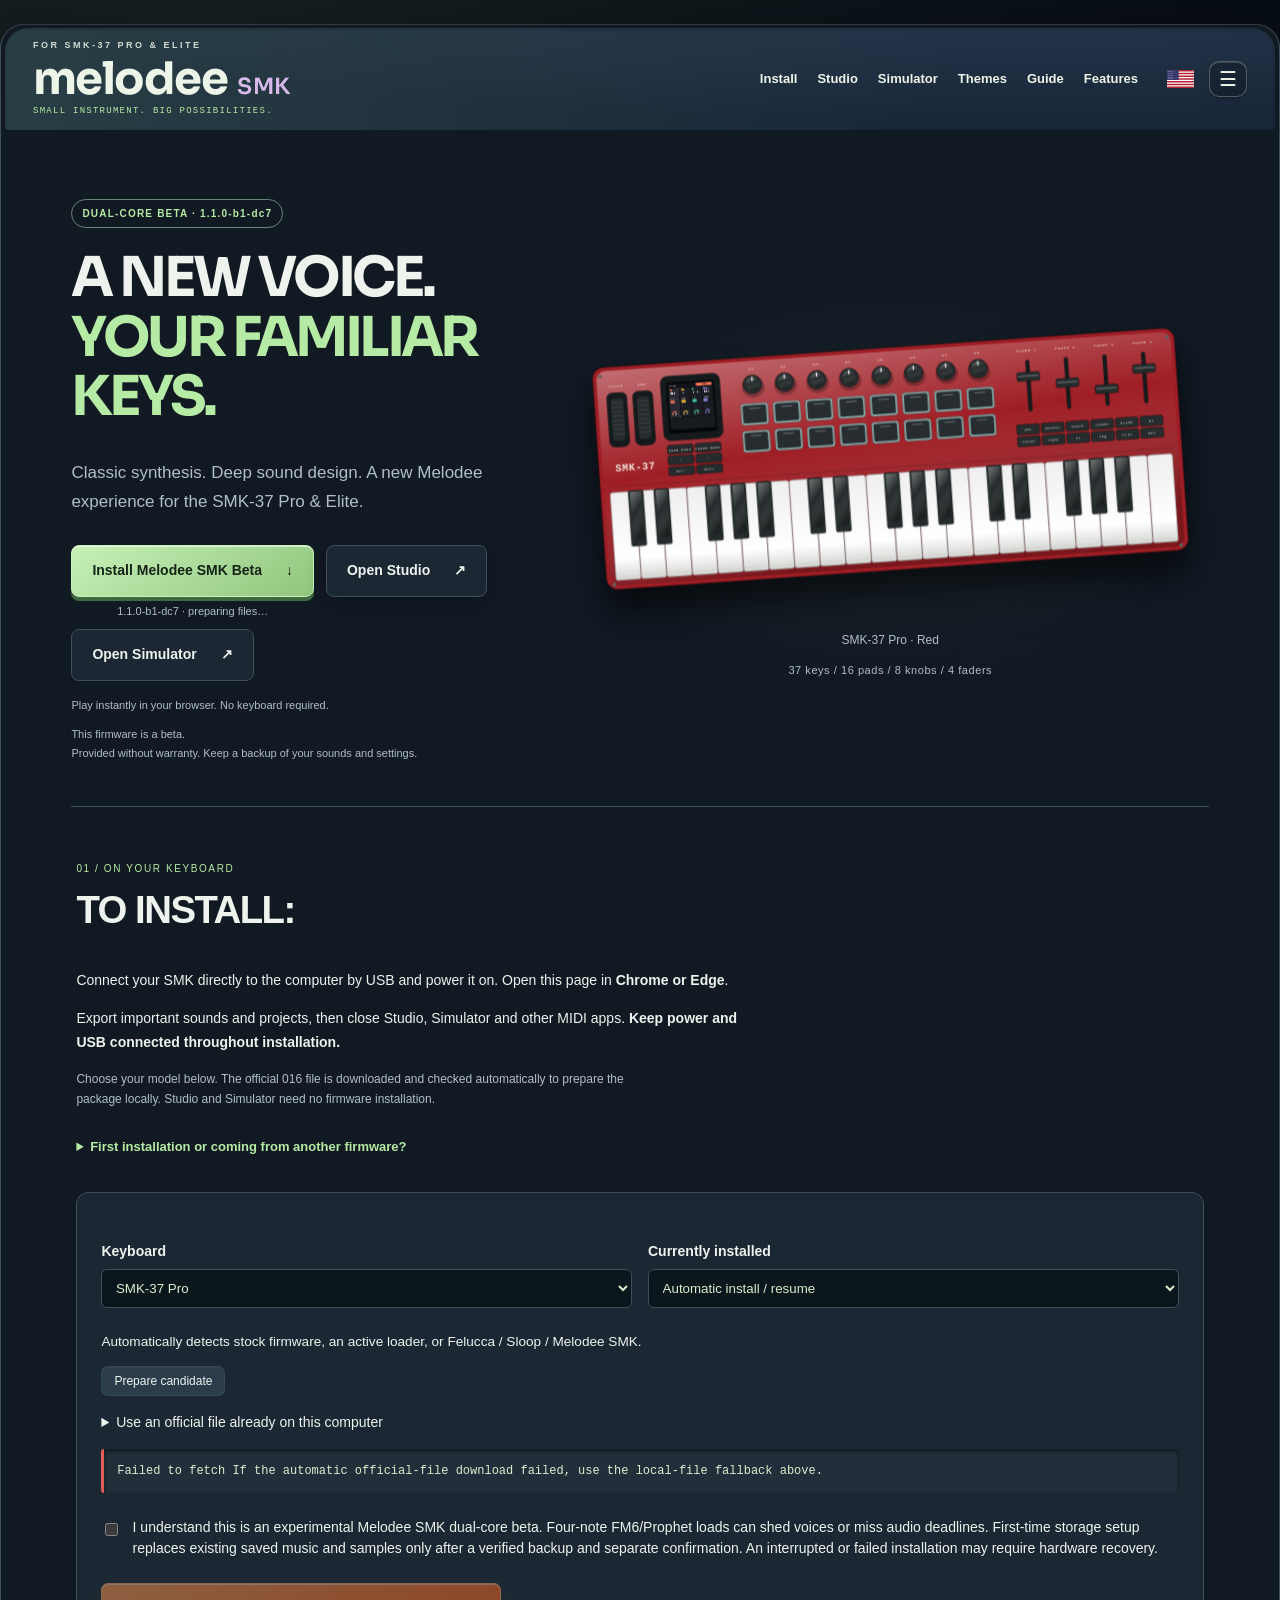
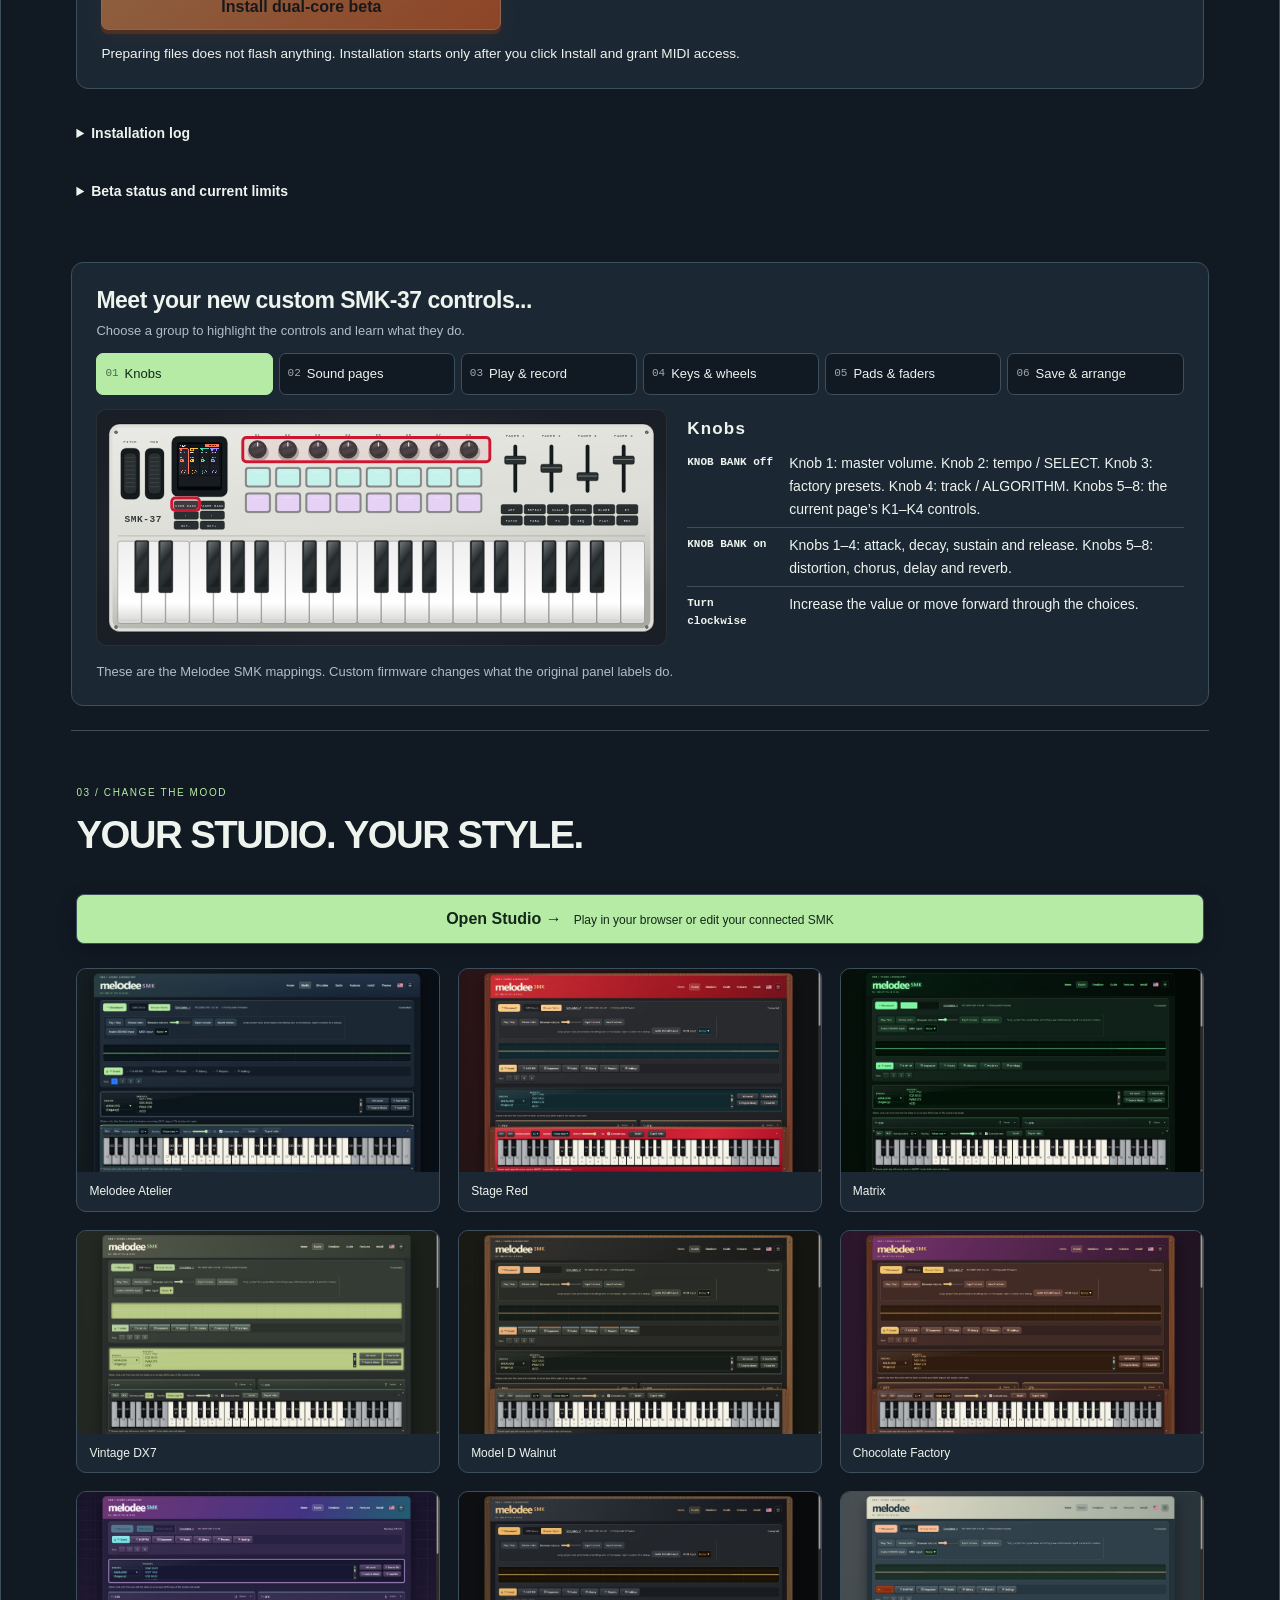
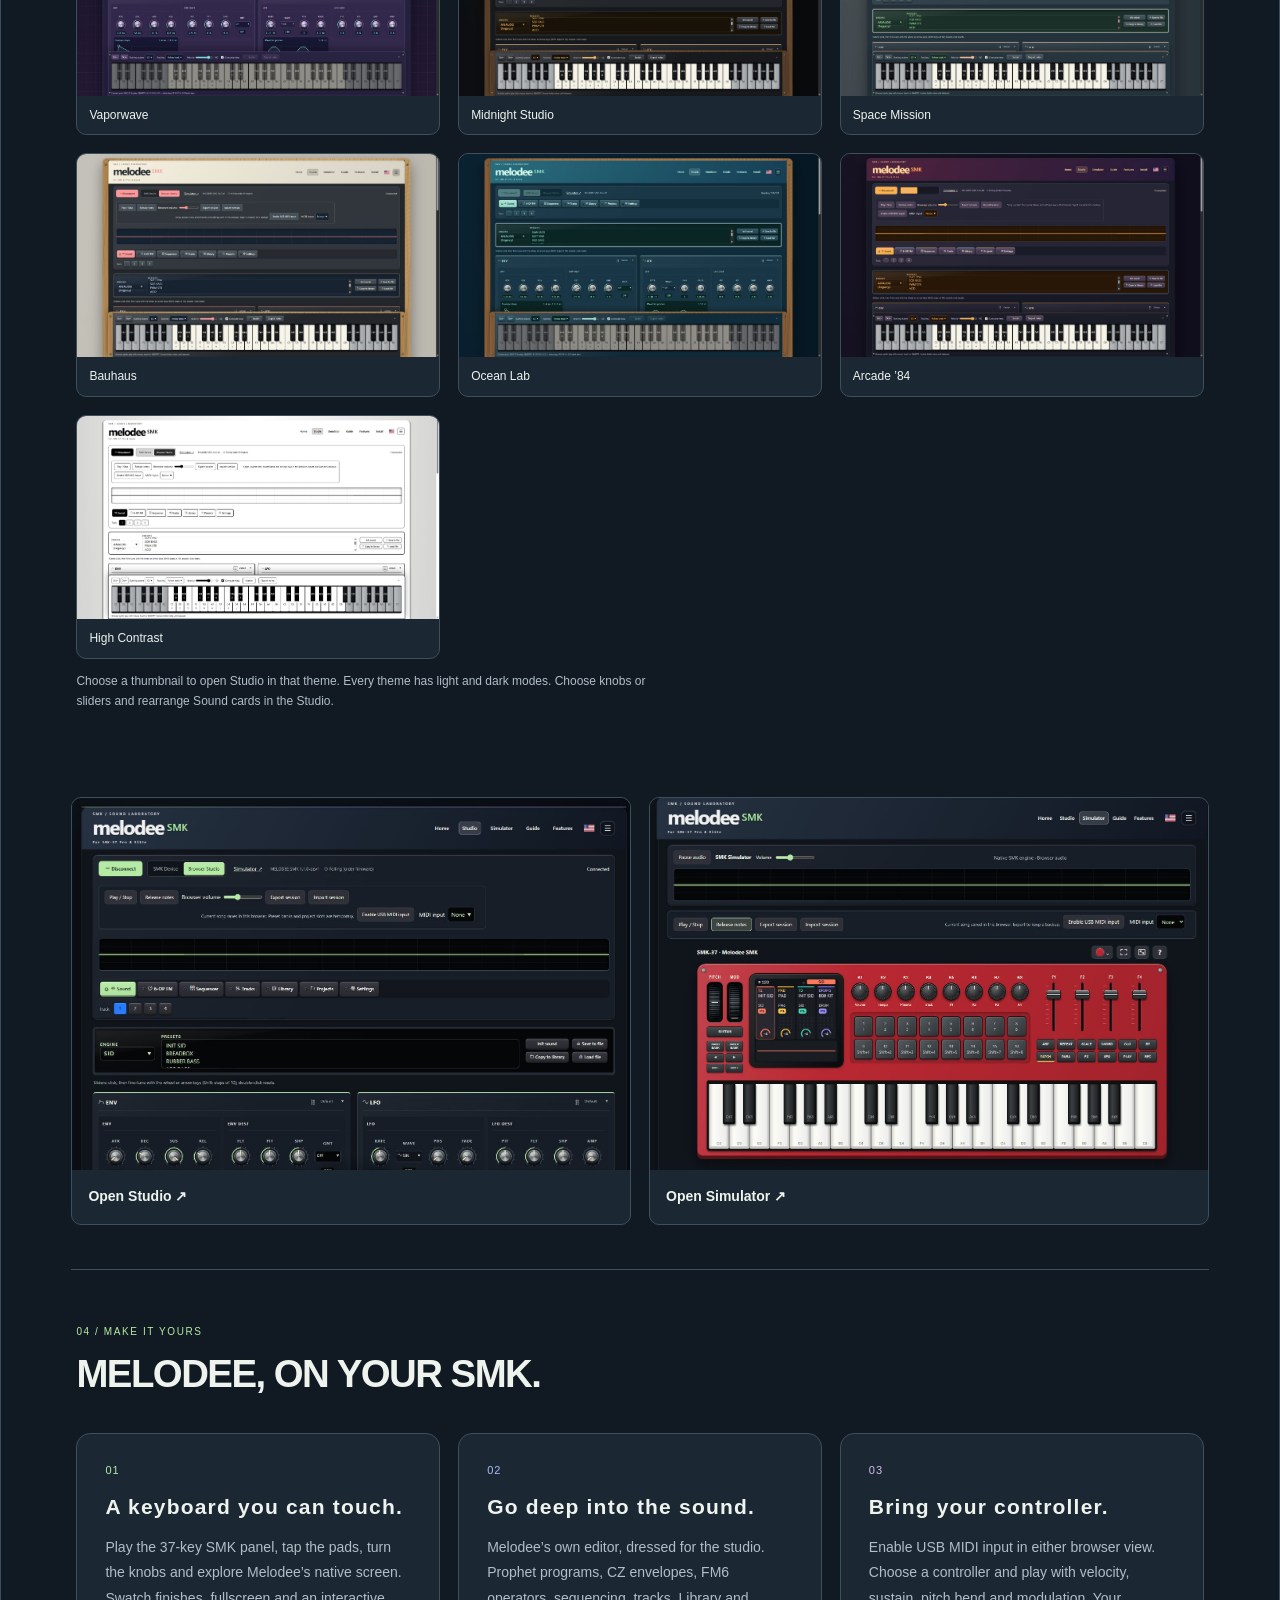
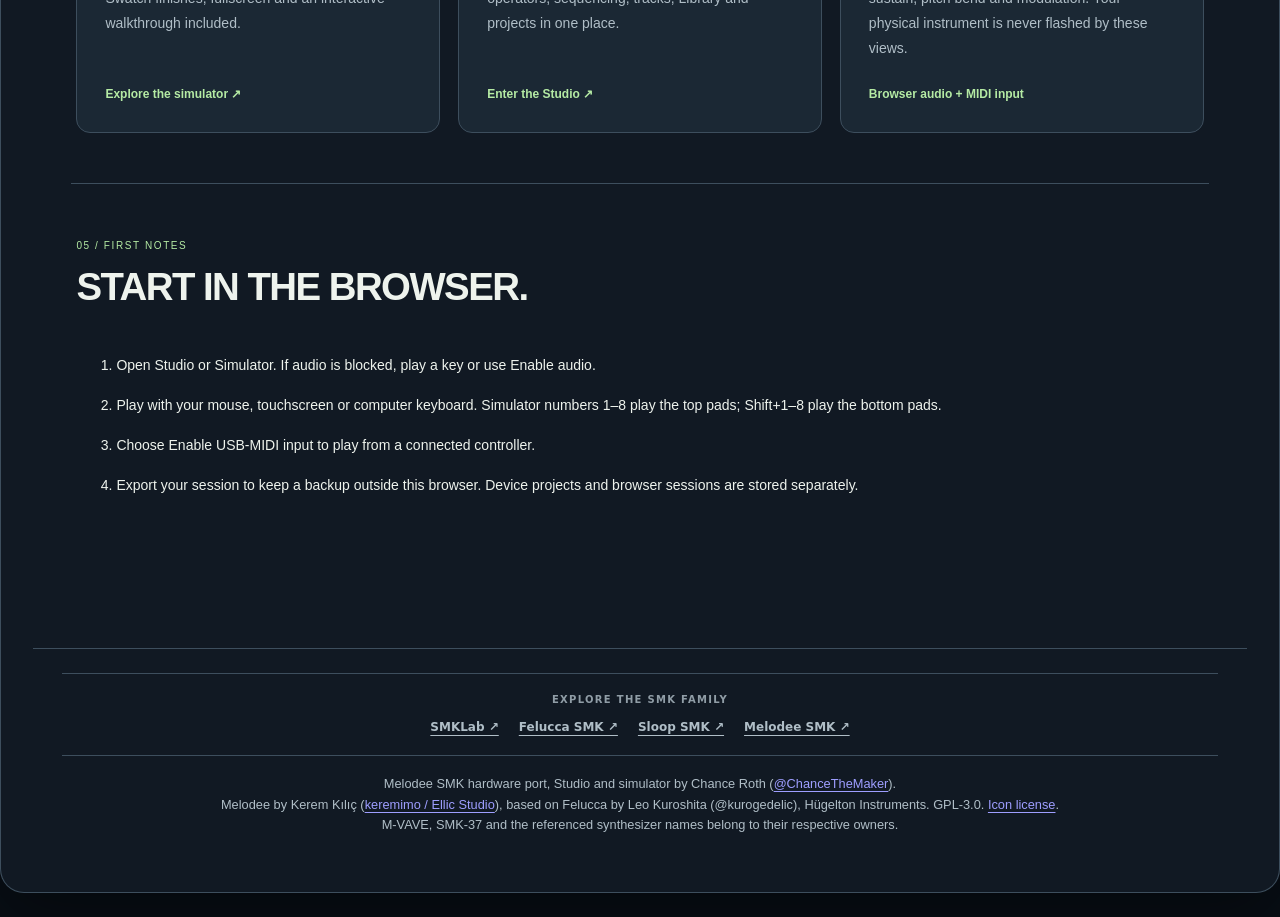
==== commit 02671a85: "Fix mixed logo lettering with complete Sora font and consistent baseline" ====
--- a/web/index.html
+++ b/web/index.html
@@ -1,6 +1,6 @@
 <!doctype html>
 <!-- SPDX-License-Identifier: GPL-3.0-only -->
-<html lang="en"><head><meta charset="utf-8"><meta name="viewport" content="width=device-width,initial-scale=1"><title>Melodee SMK — A new voice for your keyboard</title><meta name="description" content="Explore Melodee SMK: a native synthesizer browser preview, hands-on SMK simulator and deep sound-design Studio for the SMK-37 Pro and Elite."><link rel="icon" type="image/svg+xml" href="favicon.svg"><link rel="stylesheet" href="fonts.css"><link rel="stylesheet" href="skin.css"><link rel="stylesheet" href="interface.css"><link rel="stylesheet" href="melodee.css"><link rel="stylesheet" href="smk-studio.css"><link rel="stylesheet" href="melodee-smk.css?v=b1-wordmark"><script src="locales.js"></script><script src="i18n.js"></script><script src="skin.js"></script><script defer src="site-nav.js"></script><link rel="stylesheet" href="smk37-landing.css"><script defer src="smk37-landing.js"></script><link rel="stylesheet" href="installer/installer.css"><link rel="stylesheet" href="melodee-landing.css"><script defer src="panel-guide.js"></script><script defer src="studio-preview.js"></script><script type="module" src="installer/controller.js?v=melodee-dc7-public"></script></head><body class="landing-page installer-page" data-studio-preview-path="screenshots/themes/{skin}-{mode}.jpg"><main id="page-top"><header class="masthead"><div class="brand-row"><div><div class="eyebrow">For SMK-37 Pro &amp; Elite</div><h1><a class="brand-home melodee-wordmark" href="index.html">melodee <span>SMK</span></a></h1><p class="tagline">SMALL INSTRUMENT. BIG POSSIBILITIES.</p></div><nav class="site-nav" aria-label="Main navigation"><a data-nav="firmware" href="#install">Install</a><a data-nav="studio" href="editor.html?audio=1">Studio</a><a data-nav="simulator" href="simulator.html">Simulator</a><a data-nav="themes" href="#themes">Themes</a><a data-nav="manual" href="index.html#guide">Guide</a><a data-nav="features" href="index.html#features">Features</a></nav><div class="brand-links"><button id="lang" class="lang" type="button" aria-label="Language"></button></div></div><div data-appearance class="appearance"></div></header><div class="install-console"><section class="mel-hero"><div class="hero-copy"><span class="release-badge">DUAL-CORE BETA · 1.1.0-b1-dc7</span><h2>A new voice.<br><em>Your familiar keys.</em></h2><p>Classic synthesis. Deep sound design. A new Melodee experience for the SMK-37 Pro &amp; Elite.</p><div class="hero-actions"><div class="install-action"><a class="action install-cta" href="#install">Install Melodee SMK Beta <span>↓</span></a><p class="small candidate-version" id="version">1.1.0-b1-dc7 · preparing files…</p></div><a class="action primary" data-studio-preview href="editor.html?audio=1">Open Studio <span>↗</span></a><a class="action secondary" href="simulator.html">Open Simulator <span>↗</span></a></div><p class="hero-note">Play instantly in your browser. No keyboard required.</p><p class="hero-note">This firmware is a beta.<br>Provided without warranty. Keep a backup of your sounds and settings.</p></div><div class="hero-instrument"><figure class="smk-instrument" data-current-finish="red"><svg viewBox="0 0 960 430" role="img" aria-labelledby="smk-hero-title smk-hero-desc" xmlns="http://www.w3.org/2000/svg">
+<html lang="en"><head><meta charset="utf-8"><meta name="viewport" content="width=device-width,initial-scale=1"><title>Melodee SMK — A new voice for your keyboard</title><meta name="description" content="Explore Melodee SMK: a native synthesizer browser preview, hands-on SMK simulator and deep sound-design Studio for the SMK-37 Pro and Elite."><link rel="icon" type="image/svg+xml" href="favicon.svg"><link rel="stylesheet" href="fonts.css?v=melodee-full1"><link rel="stylesheet" href="skin.css"><link rel="stylesheet" href="interface.css"><link rel="stylesheet" href="melodee.css"><link rel="stylesheet" href="smk-studio.css"><link rel="stylesheet" href="melodee-smk.css?v=dc7-wordmark2"><script src="locales.js"></script><script src="i18n.js"></script><script src="skin.js"></script><script defer src="site-nav.js"></script><link rel="stylesheet" href="smk37-landing.css"><script defer src="smk37-landing.js"></script><link rel="stylesheet" href="installer/installer.css"><link rel="stylesheet" href="melodee-landing.css"><script defer src="panel-guide.js"></script><script defer src="studio-preview.js"></script><script type="module" src="installer/controller.js?v=melodee-dc7-public"></script></head><body class="landing-page installer-page" data-studio-preview-path="screenshots/themes/{skin}-{mode}.jpg"><main id="page-top"><header class="masthead"><div class="brand-row"><div><div class="eyebrow">For SMK-37 Pro &amp; Elite</div><h1><a class="brand-home melodee-wordmark" href="index.html">melodee <span>SMK</span></a></h1><p class="tagline">SMALL INSTRUMENT. BIG POSSIBILITIES.</p></div><nav class="site-nav" aria-label="Main navigation"><a data-nav="firmware" href="#install">Install</a><a data-nav="studio" href="editor.html?audio=1">Studio</a><a data-nav="simulator" href="simulator.html">Simulator</a><a data-nav="themes" href="#themes">Themes</a><a data-nav="manual" href="index.html#guide">Guide</a><a data-nav="features" href="index.html#features">Features</a></nav><div class="brand-links"><button id="lang" class="lang" type="button" aria-label="Language"></button></div></div><div data-appearance class="appearance"></div></header><div class="install-console"><section class="mel-hero"><div class="hero-copy"><span class="release-badge">DUAL-CORE BETA · 1.1.0-b1-dc7</span><h2>A new voice.<br><em>Your familiar keys.</em></h2><p>Classic synthesis. Deep sound design. A new Melodee experience for the SMK-37 Pro &amp; Elite.</p><div class="hero-actions"><div class="install-action"><a class="action install-cta" href="#install">Install Melodee SMK Beta <span>↓</span></a><p class="small candidate-version" id="version">1.1.0-b1-dc7 · preparing files…</p></div><a class="action primary" data-studio-preview href="editor.html?audio=1">Open Studio <span>↗</span></a><a class="action secondary" href="simulator.html">Open Simulator <span>↗</span></a></div><p class="hero-note">Play instantly in your browser. No keyboard required.</p><p class="hero-note">This firmware is a beta.<br>Provided without warranty. Keep a backup of your sounds and settings.</p></div><div class="hero-instrument"><figure class="smk-instrument" data-current-finish="red"><svg viewBox="0 0 960 430" role="img" aria-labelledby="smk-hero-title smk-hero-desc" xmlns="http://www.w3.org/2000/svg">
 <title id="smk-hero-title">SMK-37 Pro Red</title><desc id="smk-hero-desc">37 piano keys, sixteen pads, eight encoders, four faders, pitch and modulation wheels, and a color display.</desc>
 <defs><linearGradient id="smk-sheen" x2=".3" y2="1"><stop stop-color="#fff" stop-opacity=".35"/><stop offset=".48" stop-color="#fff" stop-opacity="0"/><stop offset="1" stop-color="#000" stop-opacity=".24"/></linearGradient><linearGradient id="smk-key" x2="0" y2="1"><stop stop-color="#eee"/><stop offset=".75" stop-color="#fff"/><stop offset="1" stop-color="#d4d6d3"/></linearGradient>
 <g id="smk-hardware"><rect class="smk-chassis" x="20" y="42" width="920" height="351" rx="18"/><rect x="26" y="48" width="908" height="339" rx="14" fill="url(#smk-sheen)"/><rect class="smk-recess" x="40" y="83" width="32" height="86" rx="9"/><rect class="smk-control" x="45" y="91" width="22" height="69" rx="8"/><path d="M48 99h16" stroke="#fff" opacity=".16"/><path d="M48 106h16" stroke="#fff" opacity=".16"/><path d="M48 113h16" stroke="#fff" opacity=".16"/><path d="M48 120h16" stroke="#fff" opacity=".16"/><path d="M48 127h16" stroke="#fff" opacity=".16"/><path d="M48 134h16" stroke="#fff" opacity=".16"/><path d="M48 141h16" stroke="#fff" opacity=".16"/><path d="M48 148h16" stroke="#fff" opacity=".16"/><rect class="smk-recess" x="81" y="83" width="32" height="86" rx="9"/><rect class="smk-control" x="86" y="91" width="22" height="69" rx="8"/><path d="M89 99h16" stroke="#fff" opacity=".16"/><path d="M89 106h16" stroke="#fff" opacity=".16"/><path d="M89 113h16" stroke="#fff" opacity=".16"/><path d="M89 120h16" stroke="#fff" opacity=".16"/><path d="M89 127h16" stroke="#fff" opacity=".16"/><path d="M89 134h16" stroke="#fff" opacity=".16"/><path d="M89 141h16" stroke="#fff" opacity=".16"/><path d="M89 148h16" stroke="#fff" opacity=".16"/><text class="smk-ink" x="56" y="75">PITCH</text><text class="smk-ink" x="97" y="75">MOD</text><rect class="smk-recess" x="126" y="63" width="94" height="102" rx="11"/><rect x="135" y="73" width="76" height="81" rx="5" fill="#050608"/><image href="melodee-screen.png" x="137" y="76" width="72" height="72" style="image-rendering:pixelated" aria-label="Melodee four-track overview"/><rect class="smk-control smk-soft-button" x="130" y="172" width="41" height="14" rx="3"/><text class="smk-control-label" x="150" y="182">KNOB BANK</text><rect class="smk-control smk-soft-button" x="174" y="172" width="41" height="14" rx="3"/><text class="smk-control-label" x="194" y="182">FADER BANK</text><rect class="smk-control smk-soft-button" x="130" y="189" width="41" height="14" rx="3"/><text class="smk-control-label" x="150" y="199">‹</text><rect class="smk-control smk-soft-button" x="174" y="189" width="41" height="14" rx="3"/><text class="smk-control-label" x="194" y="199">›</text><rect class="smk-control smk-soft-button" x="130" y="206" width="41" height="14" rx="3"/><text class="smk-control-label" x="150" y="216">OCT−</text><rect class="smk-control smk-soft-button" x="174" y="206" width="41" height="14" rx="3"/><text class="smk-control-label" x="194" y="216">OCT+</text><text class="smk-ink" x="271" y="63">K1</text><ellipse cx="272" cy="90" rx="18" ry="16" fill="#000" opacity=".25"/><circle class="smk-control" cx="271" cy="85" r="15"/><circle cx="271" cy="85" r="11" fill="url(#smk-sheen)"/><path d="M271 73v7" stroke="#eee" stroke-width="2"/><rect class="smk-pad-edge" x="250" y="115" width="43" height="34" rx="5"/><rect class="smk-pad smk-pad-0" x="253" y="118" width="37" height="28" rx="3"/><path d="M263 123h17" stroke="#fff" opacity=".5"/><rect class="smk-pad-edge" x="250" y="158" width="43" height="34" rx="5"/><rect class="smk-pad smk-pad-1" x="253" y="161" width="37" height="28" rx="3"/><path d="M263 166h17" stroke="#fff" opacity=".5"/><text class="smk-ink" x="322" y="63">K2</text><ellipse cx="323" cy="90" rx="18" ry="16" fill="#000" opacity=".25"/><circle class="smk-control" cx="322" cy="85" r="15"/><circle cx="322" cy="85" r="11" fill="url(#smk-sheen)"/><path d="M322 73v7" stroke="#eee" stroke-width="2"/><rect class="smk-pad-edge" x="301" y="115" width="43" height="34" rx="5"/><rect class="smk-pad smk-pad-0" x="304" y="118" width="37" height="28" rx="3"/><path d="M314 123h17" stroke="#fff" opacity=".5"/><rect class="smk-pad-edge" x="301" y="158" width="43" height="34" rx="5"/><rect class="smk-pad smk-pad-1" x="304" y="161" width="37" height="28" rx="3"/><path d="M314 166h17" stroke="#fff" opacity=".5"/><text class="smk-ink" x="373" y="63">K3</text><ellipse cx="374" cy="90" rx="18" ry="16" fill="#000" opacity=".25"/><circle class="smk-control" cx="373" cy="85" r="15"/><circle cx="373" cy="85" r="11" fill="url(#smk-sheen)"/><path d="M373 73v7" stroke="#eee" stroke-width="2"/><rect class="smk-pad-edge" x="352" y="115" width="43" height="34" rx="5"/><rect class="smk-pad smk-pad-0" x="355" y="118" width="37" height="28" rx="3"/><path d="M365 123h17" stroke="#fff" opacity=".5"/><rect class="smk-pad-edge" x="352" y="158" width="43" height="34" rx="5"/><rect class="smk-pad smk-pad-1" x="355" y="161" width="37" height="28" rx="3"/><path d="M365 166h17" stroke="#fff" opacity=".5"/><text class="smk-ink" x="424" y="63">K4</text><ellipse cx="425" cy="90" rx="18" ry="16" fill="#000" opacity=".25"/><circle class="smk-control" cx="424" cy="85" r="15"/><circle cx="424" cy="85" r="11" fill="url(#smk-sheen)"/><path d="M424 73v7" stroke="#eee" stroke-width="2"/><rect class="smk-pad-edge" x="403" y="115" width="43" height="34" rx="5"/><rect class="smk-pad smk-pad-0" x="406" y="118" width="37" height="28" rx="3"/><path d="M416 123h17" stroke="#fff" opacity=".5"/><rect class="smk-pad-edge" x="403" y="158" width="43" height="34" rx="5"/><rect class="smk-pad smk-pad-1" x="406" y="161" width="37" height="28" rx="3"/><path d="M416 166h17" stroke="#fff" opacity=".5"/><text class="smk-ink" x="475" y="63">K5</text><ellipse cx="476" cy="90" rx="18" ry="16" fill="#000" opacity=".25"/><circle class="smk-control" cx="475" cy="85" r="15"/><circle cx="475" cy="85" r="11" fill="url(#smk-sheen)"/><path d="M475 73v7" stroke="#eee" stroke-width="2"/><rect class="smk-pad-edge" x="454" y="115" width="43" height="34" rx="5"/><rect class="smk-pad smk-pad-0" x="457" y="118" width="37" height="28" rx="3"/><path d="M467 123h17" stroke="#fff" opacity=".5"/><rect class="smk-pad-edge" x="454" y="158" width="43" height="34" rx="5"/><rect class="smk-pad smk-pad-1" x="457" y="161" width="37" height="28" rx="3"/><path d="M467 166h17" stroke="#fff" opacity=".5"/><text class="smk-ink" x="526" y="63">K6</text><ellipse cx="527" cy="90" rx="18" ry="16" fill="#000" opacity=".25"/><circle class="smk-control" cx="526" cy="85" r="15"/><circle cx="526" cy="85" r="11" fill="url(#smk-sheen)"/><path d="M526 73v7" stroke="#eee" stroke-width="2"/><rect class="smk-pad-edge" x="505" y="115" width="43" height="34" rx="5"/><rect class="smk-pad smk-pad-0" x="508" y="118" width="37" height="28" rx="3"/><path d="M518 123h17" stroke="#fff" opacity=".5"/><rect class="smk-pad-edge" x="505" y="158" width="43" height="34" rx="5"/><rect class="smk-pad smk-pad-1" x="508" y="161" width="37" height="28" rx="3"/><path d="M518 166h17" stroke="#fff" opacity=".5"/><text class="smk-ink" x="577" y="63">K7</text><ellipse cx="578" cy="90" rx="18" ry="16" fill="#000" opacity=".25"/><circle class="smk-control" cx="577" cy="85" r="15"/><circle cx="577" cy="85" r="11" fill="url(#smk-sheen)"/><path d="M577 73v7" stroke="#eee" stroke-width="2"/><rect class="smk-pad-edge" x="556" y="115" width="43" height="34" rx="5"/><rect class="smk-pad smk-pad-0" x="559" y="118" width="37" height="28" rx="3"/><path d="M569 123h17" stroke="#fff" opacity=".5"/><rect class="smk-pad-edge" x="556" y="158" width="43" height="34" rx="5"/><rect class="smk-pad smk-pad-1" x="559" y="161" width="37" height="28" rx="3"/><path d="M569 166h17" stroke="#fff" opacity=".5"/><text class="smk-ink" x="628" y="63">K8</text><ellipse cx="629" cy="90" rx="18" ry="16" fill="#000" opacity=".25"/><circle class="smk-control" cx="628" cy="85" r="15"/><circle cx="628" cy="85" r="11" fill="url(#smk-sheen)"/><path d="M628 73v7" stroke="#eee" stroke-width="2"/><rect class="smk-pad-edge" x="607" y="115" width="43" height="34" rx="5"/><rect class="smk-pad smk-pad-0" x="610" y="118" width="37" height="28" rx="3"/><path d="M620 123h17" stroke="#fff" opacity=".5"/><rect class="smk-pad-edge" x="607" y="158" width="43" height="34" rx="5"/><rect class="smk-pad smk-pad-1" x="610" y="161" width="37" height="28" rx="3"/><path d="M620 166h17" stroke="#fff" opacity=".5"/><text class="smk-ink" x="706" y="64">FADER 1</text><rect class="smk-recess" x="703" y="77" width="6" height="81" rx="3"/><rect class="smk-control smk-soft-button" x="688" y="96" width="36" height="14" rx="3"/><path d="M690 102h32" stroke="#ddd" opacity=".7"/><text class="smk-ink" x="767" y="64">FADER 2</text><rect class="smk-recess" x="764" y="77" width="6" height="81" rx="3"/><rect class="smk-control smk-soft-button" x="749" y="110" width="36" height="14" rx="3"/><path d="M751 116h32" stroke="#ddd" opacity=".7"/><text class="smk-ink" x="828" y="64">FADER 3</text><rect class="smk-recess" x="825" y="77" width="6" height="81" rx="3"/><rect class="smk-control smk-soft-button" x="810" y="124" width="36" height="14" rx="3"/><path d="M812 130h32" stroke="#ddd" opacity=".7"/><text class="smk-ink" x="889" y="64">FADER 4</text><rect class="smk-recess" x="886" y="77" width="6" height="81" rx="3"/><rect class="smk-control smk-soft-button" x="871" y="96" width="36" height="14" rx="3"/><path d="M873 102h32" stroke="#ddd" opacity=".7"/><rect class="smk-control smk-soft-button" x="682" y="178" width="36" height="16" rx="3"/><text class="smk-control-label" x="700" y="189">ARP</text><rect class="smk-control smk-soft-button" x="721" y="178" width="36" height="16" rx="3"/><text class="smk-control-label" x="739" y="189">REPEAT</text><rect class="smk-control smk-soft-button" x="760" y="178" width="36" height="16" rx="3"/><text class="smk-control-label" x="778" y="189">SCALE</text><rect class="smk-control smk-soft-button" x="799" y="178" width="36" height="16" rx="3"/><text class="smk-control-label" x="817" y="189">CHORD</text><rect class="smk-control smk-soft-button" x="838" y="178" width="36" height="16" rx="3"/><text class="smk-control-label" x="856" y="189">GLOBE</text><rect class="smk-control smk-soft-button" x="877" y="178" width="36" height="16" rx="3"/><text class="smk-control-label" x="895" y="189">BT</text><rect class="smk-control smk-soft-button" x="682" y="197" width="36" height="16" rx="3"/><text class="smk-control-label" x="700" y="208">PATCH</text><rect class="smk-control smk-soft-button" x="721" y="197" width="36" height="16" rx="3"/><text class="smk-control-label" x="739" y="208">PARA</text><rect class="smk-control smk-soft-button" x="760" y="197" width="36" height="16" rx="3"/><text class="smk-control-label" x="778" y="208">FX</text><rect class="smk-control smk-soft-button" x="799" y="197" width="36" height="16" rx="3"/><text class="smk-control-label" x="817" y="208">SEQ</text><rect class="smk-control smk-soft-button" x="838" y="197" width="36" height="16" rx="3"/><text class="smk-control-label" x="856" y="208">PLAY</text><rect class="smk-control smk-soft-button" x="877" y="197" width="36" height="16" rx="3"/><text class="smk-control-label" x="895" y="208">REC</text><text class="smk-wordmark smk-ink" x="78" y="208">SMK-37</text><path d="M35 231h890" stroke="#000" opacity=".25"/><rect class="smk-white-key" x="35.00" y="240" width="39.7" height="139" rx="4"/><path d="M38.00 373h33" stroke="#c8c8c3"/><rect class="smk-white-key" x="75.45" y="240" width="39.7" height="139" rx="4"/><path d="M78.45 373h33" stroke="#c8c8c3"/><rect class="smk-white-key" x="115.90" y="240" width="39.7" height="139" rx="4"/><path d="M118.90 373h33" stroke="#c8c8c3"/><rect class="smk-white-key" x="156.35" y="240" width="39.7" height="139" rx="4"/><path d="M159.35 373h33" stroke="#c8c8c3"/><rect class="smk-white-key" x="196.80" y="240" width="39.7" height="139" rx="4"/><path d="M199.80 373h33" stroke="#c8c8c3"/><rect class="smk-white-key" x="237.25" y="240" width="39.7" height="139" rx="4"/><path d="M240.25 373h33" stroke="#c8c8c3"/><rect class="smk-white-key" x="277.70" y="240" width="39.7" height="139" rx="4"/><path d="M280.70 373h33" stroke="#c8c8c3"/><rect class="smk-white-key" x="318.15" y="240" width="39.7" height="139" rx="4"/><path d="M321.15 373h33" stroke="#c8c8c3"/><rect class="smk-white-key" x="358.60" y="240" width="39.7" height="139" rx="4"/><path d="M361.60 373h33" stroke="#c8c8c3"/><rect class="smk-white-key" x="399.05" y="240" width="39.7" height="139" rx="4"/><path d="M402.05 373h33" stroke="#c8c8c3"/><rect class="smk-white-key" x="439.50" y="240" width="39.7" height="139" rx="4"/><path d="M442.50 373h33" stroke="#c8c8c3"/><rect class="smk-white-key" x="479.95" y="240" width="39.7" height="139" rx="4"/><path d="M482.95 373h33" stroke="#c8c8c3"/><rect class="smk-white-key" x="520.40" y="240" width="39.7" height="139" rx="4"/><path d="M523.40 373h33" stroke="#c8c8c3"/><rect class="smk-white-key" x="560.85" y="240" width="39.7" height="139" rx="4"/><path d="M563.85 373h33" stroke="#c8c8c3"/><rect class="smk-white-key" x="601.30" y="240" width="39.7" height="139" rx="4"/><path d="M604.30 373h33" stroke="#c8c8c3"/><rect class="smk-white-key" x="641.75" y="240" width="39.7" height="139" rx="4"/><path d="M644.75 373h33" stroke="#c8c8c3"/><rect class="smk-white-key" x="682.20" y="240" width="39.7" height="139" rx="4"/><path d="M685.20 373h33" stroke="#c8c8c3"/><rect class="smk-white-key" x="722.65" y="240" width="39.7" height="139" rx="4"/><path d="M725.65 373h33" stroke="#c8c8c3"/><rect class="smk-white-key" x="763.10" y="240" width="39.7" height="139" rx="4"/><path d="M766.10 373h33" stroke="#c8c8c3"/><rect class="smk-white-key" x="803.55" y="240" width="39.7" height="139" rx="4"/><path d="M806.55 373h33" stroke="#c8c8c3"/><rect class="smk-white-key" x="844.00" y="240" width="39.7" height="139" rx="4"/><path d="M847.00 373h33" stroke="#c8c8c3"/><rect class="smk-white-key" x="884.45" y="240" width="39.7" height="139" rx="4"/><path d="M887.45 373h33" stroke="#c8c8c3"/><rect class="smk-black-key" x="63.45" y="239" width="24" height="88" rx="3"/><rect x="66.45" y="241" width="18" height="76" rx="2" fill="url(#smk-sheen)"/><rect class="smk-black-key" x="103.90" y="239" width="24" height="88" rx="3"/><rect x="106.90" y="241" width="18" height="76" rx="2" fill="url(#smk-sheen)"/><rect class="smk-black-key" x="184.80" y="239" width="24" height="88" rx="3"/><rect x="187.80" y="241" width="18" height="76" rx="2" fill="url(#smk-sheen)"/><rect class="smk-black-key" x="225.25" y="239" width="24" height="88" rx="3"/><rect x="228.25" y="241" width="18" height="76" rx="2" fill="url(#smk-sheen)"/><rect class="smk-black-key" x="265.70" y="239" width="24" height="88" rx="3"/><rect x="268.70" y="241" width="18" height="76" rx="2" fill="url(#smk-sheen)"/><rect class="smk-black-key" x="346.60" y="239" width="24" height="88" rx="3"/><rect x="349.60" y="241" width="18" height="76" rx="2" fill="url(#smk-sheen)"/><rect class="smk-black-key" x="387.05" y="239" width="24" height="88" rx="3"/><rect x="390.05" y="241" width="18" height="76" rx="2" fill="url(#smk-sheen)"/><rect class="smk-black-key" x="467.95" y="239" width="24" height="88" rx="3"/><rect x="470.95" y="241" width="18" height="76" rx="2" fill="url(#smk-sheen)"/><rect class="smk-black-key" x="508.40" y="239" width="24" height="88" rx="3"/><rect x="511.40" y="241" width="18" height="76" rx="2" fill="url(#smk-sheen)"/><rect class="smk-black-key" x="548.85" y="239" width="24" height="88" rx="3"/><rect x="551.85" y="241" width="18" height="76" rx="2" fill="url(#smk-sheen)"/><rect class="smk-black-key" x="629.75" y="239" width="24" height="88" rx="3"/><rect x="632.75" y="241" width="18" height="76" rx="2" fill="url(#smk-sheen)"/><rect class="smk-black-key" x="670.20" y="239" width="24" height="88" rx="3"/><rect x="673.20" y="241" width="18" height="76" rx="2" fill="url(#smk-sheen)"/><rect class="smk-black-key" x="751.10" y="239" width="24" height="88" rx="3"/><rect x="754.10" y="241" width="18" height="76" rx="2" fill="url(#smk-sheen)"/><rect class="smk-black-key" x="791.55" y="239" width="24" height="88" rx="3"/><rect x="794.55" y="241" width="18" height="76" rx="2" fill="url(#smk-sheen)"/><rect class="smk-black-key" x="832.00" y="239" width="24" height="88" rx="3"/><rect x="835.00" y="241" width="18" height="76" rx="2" fill="url(#smk-sheen)"/><circle cx="32" cy="56" r="3" fill="#555"/><path d="M30.5 57.5l3-3" stroke="#ddd" stroke-width=".7"/><circle cx="928" cy="56" r="3" fill="#555"/><path d="M926.5 57.5l3-3" stroke="#ddd" stroke-width=".7"/><circle cx="32" cy="385" r="3" fill="#555"/><path d="M30.5 386.5l3-3" stroke="#ddd" stroke-width=".7"/><circle cx="928" cy="385" r="3" fill="#555"/><path d="M926.5 386.5l3-3" stroke="#ddd" stroke-width=".7"/></g><g id="smk-wire-hardware" class="smk-wire-shapes"><rect class="smk-chassis" x="20" y="42" width="920" height="351" rx="18"/><rect x="26" y="48" width="908" height="339" rx="14" fill="url(#smk-sheen)"/><rect class="smk-recess" x="40" y="83" width="32" height="86" rx="9"/><rect class="smk-control" x="45" y="91" width="22" height="69" rx="8"/><path d="M48 99h16" stroke="#fff" opacity=".16"/><path d="M48 106h16" stroke="#fff" opacity=".16"/><path d="M48 113h16" stroke="#fff" opacity=".16"/><path d="M48 120h16" stroke="#fff" opacity=".16"/><path d="M48 127h16" stroke="#fff" opacity=".16"/><path d="M48 134h16" stroke="#fff" opacity=".16"/><path d="M48 141h16" stroke="#fff" opacity=".16"/><path d="M48 148h16" stroke="#fff" opacity=".16"/><rect class="smk-recess" x="81" y="83" width="32" height="86" rx="9"/><rect class="smk-control" x="86" y="91" width="22" height="69" rx="8"/><path d="M89 99h16" stroke="#fff" opacity=".16"/><path d="M89 106h16" stroke="#fff" opacity=".16"/><path d="M89 113h16" stroke="#fff" opacity=".16"/><path d="M89 120h16" stroke="#fff" opacity=".16"/><path d="M89 127h16" stroke="#fff" opacity=".16"/><path d="M89 134h16" stroke="#fff" opacity=".16"/><path d="M89 141h16" stroke="#fff" opacity=".16"/><path d="M89 148h16" stroke="#fff" opacity=".16"/><text class="smk-ink" x="56" y="75">PITCH</text><text class="smk-ink" x="97" y="75">MOD</text><rect class="smk-recess" x="126" y="63" width="94" height="102" rx="11"/><rect x="135" y="73" width="76" height="81" rx="5" fill="#050608"/><image href="melodee-screen.png" x="137" y="76" width="72" height="72" style="image-rendering:pixelated" aria-label="Melodee four-track overview"/><rect class="smk-control smk-soft-button" x="130" y="172" width="41" height="14" rx="3"/><text class="smk-control-label" x="150" y="182">KNOB BANK</text><rect class="smk-control smk-soft-button" x="174" y="172" width="41" height="14" rx="3"/><text class="smk-control-label" x="194" y="182">FADER BANK</text><rect class="smk-control smk-soft-button" x="130" y="189" width="41" height="14" rx="3"/><text class="smk-control-label" x="150" y="199">‹</text><rect class="smk-control smk-soft-button" x="174" y="189" width="41" height="14" rx="3"/><text class="smk-control-label" x="194" y="199">›</text><rect class="smk-control smk-soft-button" x="130" y="206" width="41" height="14" rx="3"/><text class="smk-control-label" x="150" y="216">OCT−</text><rect class="smk-control smk-soft-button" x="174" y="206" width="41" height="14" rx="3"/><text class="smk-control-label" x="194" y="216">OCT+</text><text class="smk-ink" x="271" y="63">K1</text><ellipse cx="272" cy="90" rx="18" ry="16" fill="#000" opacity=".25"/><circle class="smk-control" cx="271" cy="85" r="15"/><circle cx="271" cy="85" r="11" fill="url(#smk-sheen)"/><path d="M271 73v7" stroke="#eee" stroke-width="2"/><rect class="smk-pad-edge" x="250" y="115" width="43" height="34" rx="5"/><rect class="smk-pad smk-pad-0" x="253" y="118" width="37" height="28" rx="3"/><path d="M263 123h17" stroke="#fff" opacity=".5"/><rect class="smk-pad-edge" x="250" y="158" width="43" height="34" rx="5"/><rect class="smk-pad smk-pad-1" x="253" y="161" width="37" height="28" rx="3"/><path d="M263 166h17" stroke="#fff" opacity=".5"/><text class="smk-ink" x="322" y="63">K2</text><ellipse cx="323" cy="90" rx="18" ry="16" fill="#000" opacity=".25"/><circle class="smk-control" cx="322" cy="85" r="15"/><circle cx="322" cy="85" r="11" fill="url(#smk-sheen)"/><path d="M322 73v7" stroke="#eee" stroke-width="2"/><rect class="smk-pad-edge" x="301" y="115" width="43" height="34" rx="5"/><rect class="smk-pad smk-pad-0" x="304" y="118" width="37" height="28" rx="3"/><path d="M314 123h17" stroke="#fff" opacity=".5"/><rect class="smk-pad-edge" x="301" y="158" width="43" height="34" rx="5"/><rect class="smk-pad smk-pad-1" x="304" y="161" width="37" height="28" rx="3"/><path d="M314 166h17" stroke="#fff" opacity=".5"/><text class="smk-ink" x="373" y="63">K3</text><ellipse cx="374" cy="90" rx="18" ry="16" fill="#000" opacity=".25"/><circle class="smk-control" cx="373" cy="85" r="15"/><circle cx="373" cy="85" r="11" fill="url(#smk-sheen)"/><path d="M373 73v7" stroke="#eee" stroke-width="2"/><rect class="smk-pad-edge" x="352" y="115" width="43" height="34" rx="5"/><rect class="smk-pad smk-pad-0" x="355" y="118" width="37" height="28" rx="3"/><path d="M365 123h17" stroke="#fff" opacity=".5"/><rect class="smk-pad-edge" x="352" y="158" width="43" height="34" rx="5"/><rect class="smk-pad smk-pad-1" x="355" y="161" width="37" height="28" rx="3"/><path d="M365 166h17" stroke="#fff" opacity=".5"/><text class="smk-ink" x="424" y="63">K4</text><ellipse cx="425" cy="90" rx="18" ry="16" fill="#000" opacity=".25"/><circle class="smk-control" cx="424" cy="85" r="15"/><circle cx="424" cy="85" r="11" fill="url(#smk-sheen)"/><path d="M424 73v7" stroke="#eee" stroke-width="2"/><rect class="smk-pad-edge" x="403" y="115" width="43" height="34" rx="5"/><rect class="smk-pad smk-pad-0" x="406" y="118" width="37" height="28" rx="3"/><path d="M416 123h17" stroke="#fff" opacity=".5"/><rect class="smk-pad-edge" x="403" y="158" width="43" height="34" rx="5"/><rect class="smk-pad smk-pad-1" x="406" y="161" width="37" height="28" rx="3"/><path d="M416 166h17" stroke="#fff" opacity=".5"/><text class="smk-ink" x="475" y="63">K5</text><ellipse cx="476" cy="90" rx="18" ry="16" fill="#000" opacity=".25"/><circle class="smk-control" cx="475" cy="85" r="15"/><circle cx="475" cy="85" r="11" fill="url(#smk-sheen)"/><path d="M475 73v7" stroke="#eee" stroke-width="2"/><rect class="smk-pad-edge" x="454" y="115" width="43" height="34" rx="5"/><rect class="smk-pad smk-pad-0" x="457" y="118" width="37" height="28" rx="3"/><path d="M467 123h17" stroke="#fff" opacity=".5"/><rect class="smk-pad-edge" x="454" y="158" width="43" height="34" rx="5"/><rect class="smk-pad smk-pad-1" x="457" y="161" width="37" height="28" rx="3"/><path d="M467 166h17" stroke="#fff" opacity=".5"/><text class="smk-ink" x="526" y="63">K6</text><ellipse cx="527" cy="90" rx="18" ry="16" fill="#000" opacity=".25"/><circle class="smk-control" cx="526" cy="85" r="15"/><circle cx="526" cy="85" r="11" fill="url(#smk-sheen)"/><path d="M526 73v7" stroke="#eee" stroke-width="2"/><rect class="smk-pad-edge" x="505" y="115" width="43" height="34" rx="5"/><rect class="smk-pad smk-pad-0" x="508" y="118" width="37" height="28" rx="3"/><path d="M518 123h17" stroke="#fff" opacity=".5"/><rect class="smk-pad-edge" x="505" y="158" width="43" height="34" rx="5"/><rect class="smk-pad smk-pad-1" x="508" y="161" width="37" height="28" rx="3"/><path d="M518 166h17" stroke="#fff" opacity=".5"/><text class="smk-ink" x="577" y="63">K7</text><ellipse cx="578" cy="90" rx="18" ry="16" fill="#000" opacity=".25"/><circle class="smk-control" cx="577" cy="85" r="15"/><circle cx="577" cy="85" r="11" fill="url(#smk-sheen)"/><path d="M577 73v7" stroke="#eee" stroke-width="2"/><rect class="smk-pad-edge" x="556" y="115" width="43" height="34" rx="5"/><rect class="smk-pad smk-pad-0" x="559" y="118" width="37" height="28" rx="3"/><path d="M569 123h17" stroke="#fff" opacity=".5"/><rect class="smk-pad-edge" x="556" y="158" width="43" height="34" rx="5"/><rect class="smk-pad smk-pad-1" x="559" y="161" width="37" height="28" rx="3"/><path d="M569 166h17" stroke="#fff" opacity=".5"/><text class="smk-ink" x="628" y="63">K8</text><ellipse cx="629" cy="90" rx="18" ry="16" fill="#000" opacity=".25"/><circle class="smk-control" cx="628" cy="85" r="15"/><circle cx="628" cy="85" r="11" fill="url(#smk-sheen)"/><path d="M628 73v7" stroke="#eee" stroke-width="2"/><rect class="smk-pad-edge" x="607" y="115" width="43" height="34" rx="5"/><rect class="smk-pad smk-pad-0" x="610" y="118" width="37" height="28" rx="3"/><path d="M620 123h17" stroke="#fff" opacity=".5"/><rect class="smk-pad-edge" x="607" y="158" width="43" height="34" rx="5"/><rect class="smk-pad smk-pad-1" x="610" y="161" width="37" height="28" rx="3"/><path d="M620 166h17" stroke="#fff" opacity=".5"/><text class="smk-ink" x="706" y="64">FADER 1</text><rect class="smk-recess" x="703" y="77" width="6" height="81" rx="3"/><rect class="smk-control smk-soft-button" x="688" y="96" width="36" height="14" rx="3"/><path d="M690 102h32" stroke="#ddd" opacity=".7"/><text class="smk-ink" x="767" y="64">FADER 2</text><rect class="smk-recess" x="764" y="77" width="6" height="81" rx="3"/><rect class="smk-control smk-soft-button" x="749" y="110" width="36" height="14" rx="3"/><path d="M751 116h32" stroke="#ddd" opacity=".7"/><text class="smk-ink" x="828" y="64">FADER 3</text><rect class="smk-recess" x="825" y="77" width="6" height="81" rx="3"/><rect class="smk-control smk-soft-button" x="810" y="124" width="36" height="14" rx="3"/><path d="M812 130h32" stroke="#ddd" opacity=".7"/><text class="smk-ink" x="889" y="64">FADER 4</text><rect class="smk-recess" x="886" y="77" width="6" height="81" rx="3"/><rect class="smk-control smk-soft-button" x="871" y="96" width="36" height="14" rx="3"/><path d="M873 102h32" stroke="#ddd" opacity=".7"/><rect class="smk-control smk-soft-button" x="682" y="178" width="36" height="16" rx="3"/><text class="smk-control-label" x="700" y="189">ARP</text><rect class="smk-control smk-soft-button" x="721" y="178" width="36" height="16" rx="3"/><text class="smk-control-label" x="739" y="189">REPEAT</text><rect class="smk-control smk-soft-button" x="760" y="178" width="36" height="16" rx="3"/><text class="smk-control-label" x="778" y="189">SCALE</text><rect class="smk-control smk-soft-button" x="799" y="178" width="36" height="16" rx="3"/><text class="smk-control-label" x="817" y="189">CHORD</text><rect class="smk-control smk-soft-button" x="838" y="178" width="36" height="16" rx="3"/><text class="smk-control-label" x="856" y="189">GLOBE</text><rect class="smk-control smk-soft-button" x="877" y="178" width="36" height="16" rx="3"/><text class="smk-control-label" x="895" y="189">BT</text><rect class="smk-control smk-soft-button" x="682" y="197" width="36" height="16" rx="3"/><text class="smk-control-label" x="700" y="208">PATCH</text><rect class="smk-control smk-soft-button" x="721" y="197" width="36" height="16" rx="3"/><text class="smk-control-label" x="739" y="208">PARA</text><rect class="smk-control smk-soft-button" x="760" y="197" width="36" height="16" rx="3"/><text class="smk-control-label" x="778" y="208">FX</text><rect class="smk-control smk-soft-button" x="799" y="197" width="36" height="16" rx="3"/><text class="smk-control-label" x="817" y="208">SEQ</text><rect class="smk-control smk-soft-button" x="838" y="197" width="36" height="16" rx="3"/><text class="smk-control-label" x="856" y="208">PLAY</text><rect class="smk-control smk-soft-button" x="877" y="197" width="36" height="16" rx="3"/><text class="smk-control-label" x="895" y="208">REC</text><text class="smk-wordmark smk-ink" x="78" y="208">SMK-37</text><path d="M35 231h890" stroke="#000" opacity=".25"/><rect class="smk-white-key" x="35.00" y="240" width="39.7" height="139" rx="4"/><path d="M38.00 373h33" stroke="#c8c8c3"/><rect class="smk-white-key" x="75.45" y="240" width="39.7" height="139" rx="4"/><path d="M78.45 373h33" stroke="#c8c8c3"/><rect class="smk-white-key" x="115.90" y="240" width="39.7" height="139" rx="4"/><path d="M118.90 373h33" stroke="#c8c8c3"/><rect class="smk-white-key" x="156.35" y="240" width="39.7" height="139" rx="4"/><path d="M159.35 373h33" stroke="#c8c8c3"/><rect class="smk-white-key" x="196.80" y="240" width="39.7" height="139" rx="4"/><path d="M199.80 373h33" stroke="#c8c8c3"/><rect class="smk-white-key" x="237.25" y="240" width="39.7" height="139" rx="4"/><path d="M240.25 373h33" stroke="#c8c8c3"/><rect class="smk-white-key" x="277.70" y="240" width="39.7" height="139" rx="4"/><path d="M280.70 373h33" stroke="#c8c8c3"/><rect class="smk-white-key" x="318.15" y="240" width="39.7" height="139" rx="4"/><path d="M321.15 373h33" stroke="#c8c8c3"/><rect class="smk-white-key" x="358.60" y="240" width="39.7" height="139" rx="4"/><path d="M361.60 373h33" stroke="#c8c8c3"/><rect class="smk-white-key" x="399.05" y="240" width="39.7" height="139" rx="4"/><path d="M402.05 373h33" stroke="#c8c8c3"/><rect class="smk-white-key" x="439.50" y="240" width="39.7" height="139" rx="4"/><path d="M442.50 373h33" stroke="#c8c8c3"/><rect class="smk-white-key" x="479.95" y="240" width="39.7" height="139" rx="4"/><path d="M482.95 373h33" stroke="#c8c8c3"/><rect class="smk-white-key" x="520.40" y="240" width="39.7" height="139" rx="4"/><path d="M523.40 373h33" stroke="#c8c8c3"/><rect class="smk-white-key" x="560.85" y="240" width="39.7" height="139" rx="4"/><path d="M563.85 373h33" stroke="#c8c8c3"/><rect class="smk-white-key" x="601.30" y="240" width="39.7" height="139" rx="4"/><path d="M604.30 373h33" stroke="#c8c8c3"/><rect class="smk-white-key" x="641.75" y="240" width="39.7" height="139" rx="4"/><path d="M644.75 373h33" stroke="#c8c8c3"/><rect class="smk-white-key" x="682.20" y="240" width="39.7" height="139" rx="4"/><path d="M685.20 373h33" stroke="#c8c8c3"/><rect class="smk-white-key" x="722.65" y="240" width="39.7" height="139" rx="4"/><path d="M725.65 373h33" stroke="#c8c8c3"/><rect class="smk-white-key" x="763.10" y="240" width="39.7" height="139" rx="4"/><path d="M766.10 373h33" stroke="#c8c8c3"/><rect class="smk-white-key" x="803.55" y="240" width="39.7" height="139" rx="4"/><path d="M806.55 373h33" stroke="#c8c8c3"/><rect class="smk-white-key" x="844.00" y="240" width="39.7" height="139" rx="4"/><path d="M847.00 373h33" stroke="#c8c8c3"/><rect class="smk-white-key" x="884.45" y="240" width="39.7" height="139" rx="4"/><path d="M887.45 373h33" stroke="#c8c8c3"/><rect class="smk-black-key" x="63.45" y="239" width="24" height="88" rx="3"/><rect x="66.45" y="241" width="18" height="76" rx="2" fill="url(#smk-sheen)"/><rect class="smk-black-key" x="103.90" y="239" width="24" height="88" rx="3"/><rect x="106.90" y="241" width="18" height="76" rx="2" fill="url(#smk-sheen)"/><rect class="smk-black-key" x="184.80" y="239" width="24" height="88" rx="3"/><rect x="187.80" y="241" width="18" height="76" rx="2" fill="url(#smk-sheen)"/><rect class="smk-black-key" x="225.25" y="239" width="24" height="88" rx="3"/><rect x="228.25" y="241" width="18" height="76" rx="2" fill="url(#smk-sheen)"/><rect class="smk-black-key" x="265.70" y="239" width="24" height="88" rx="3"/><rect x="268.70" y="241" width="18" height="76" rx="2" fill="url(#smk-sheen)"/><rect class="smk-black-key" x="346.60" y="239" width="24" height="88" rx="3"/><rect x="349.60" y="241" width="18" height="76" rx="2" fill="url(#smk-sheen)"/><rect class="smk-black-key" x="387.05" y="239" width="24" height="88" rx="3"/><rect x="390.05" y="241" width="18" height="76" rx="2" fill="url(#smk-sheen)"/><rect class="smk-black-key" x="467.95" y="239" width="24" height="88" rx="3"/><rect x="470.95" y="241" width="18" height="76" rx="2" fill="url(#smk-sheen)"/><rect class="smk-black-key" x="508.40" y="239" width="24" height="88" rx="3"/><rect x="511.40" y="241" width="18" height="76" rx="2" fill="url(#smk-sheen)"/><rect class="smk-black-key" x="548.85" y="239" width="24" height="88" rx="3"/><rect x="551.85" y="241" width="18" height="76" rx="2" fill="url(#smk-sheen)"/><rect class="smk-black-key" x="629.75" y="239" width="24" height="88" rx="3"/><rect x="632.75" y="241" width="18" height="76" rx="2" fill="url(#smk-sheen)"/><rect class="smk-black-key" x="670.20" y="239" width="24" height="88" rx="3"/><rect x="673.20" y="241" width="18" height="76" rx="2" fill="url(#smk-sheen)"/><rect class="smk-black-key" x="751.10" y="239" width="24" height="88" rx="3"/><rect x="754.10" y="241" width="18" height="76" rx="2" fill="url(#smk-sheen)"/><rect class="smk-black-key" x="791.55" y="239" width="24" height="88" rx="3"/><rect x="794.55" y="241" width="18" height="76" rx="2" fill="url(#smk-sheen)"/><rect class="smk-black-key" x="832.00" y="239" width="24" height="88" rx="3"/><rect x="835.00" y="241" width="18" height="76" rx="2" fill="url(#smk-sheen)"/><circle cx="32" cy="56" r="3" fill="#555"/><path d="M30.5 57.5l3-3" stroke="#ddd" stroke-width=".7"/><circle cx="928" cy="56" r="3" fill="#555"/><path d="M926.5 57.5l3-3" stroke="#ddd" stroke-width=".7"/><circle cx="32" cy="385" r="3" fill="#555"/><path d="M30.5 386.5l3-3" stroke="#ddd" stroke-width=".7"/><circle cx="928" cy="385" r="3" fill="#555"/><path d="M926.5 386.5l3-3" stroke="#ddd" stroke-width=".7"/></g></defs>
--- a/web/fonts.css
+++ b/web/fonts.css
@@ -58,9 +58,9 @@
 @font-face {
   font-family: 'Sora';
   font-style: normal;
-  font-weight: 700;
+  font-weight: 100 800;
   font-display: swap;
-  src: url(fonts/sora.ttf?v=studio1) format('truetype');
+  src: url(fonts/sora.ttf?v=melodee-full1) format('truetype');
 }
 
 @font-face {
--- a/web/melodee-smk.css
+++ b/web/melodee-smk.css
@@ -1,7 +1,7 @@
 /* SPDX-License-Identifier: GPL-3.0-only */
 :root[data-skin=melodee]{--accent:#b5eba4;--ink:#122019;--piano-active:#a5db99;--bg:#10141b;--panel:#171e28;--desk:#090d13;--chassis:#202733;--chassis-dark:#0a1019;--fg:#edf1e8;--dim:#acb9bc;--line:#394653;--faceplate:linear-gradient(120deg,#263242,#101722);--lcd:#d7f4c7;--wordmark:'Space Grotesk',sans-serif;}
 :root[data-skin=melodee][data-mode=light]{--accent:#38602a;--ink:white;--bg:#e9eee6;--panel:#dbe3d9;--fg:#172b22;--dim:#3c5144;--line:#9dab9e;--desk:#c4cfc1;--chassis:#d1ddcd;--chassis-dark:#afc0ac;--faceplate:linear-gradient(120deg,#e8f0e4,#c3d1c3);}
-.melodee-wordmark{font-family:'Space Grotesk',system-ui,sans-serif!important;letter-spacing:-.065em!important;font-size:clamp(28px,3.5vw,52px)!important;font-weight:700!important;text-decoration:none;line-height:1!important;display:inline-flex;align-items:baseline;gap:.25em}.melodee-wordmark span{font-family:inherit!important;font-size:.5em;letter-spacing:.01em;color:var(--accent);font-weight:500}.masthead .brand-row{align-items:center}.masthead h1{margin:6px 0}.masthead .tagline{font-size:10px}.masthead{margin-bottom:20px}[data-skin=melodee] .masthead{border-image:linear-gradient(90deg,#b5eba4,#9db0ea,#ccade3) 1;border-bottom-width:2px}
+.melodee-wordmark{font-family:'Sora',system-ui,sans-serif!important;letter-spacing:-.035em!important;font-size:clamp(28px,3.5vw,52px)!important;font-weight:700!important;text-decoration:none;line-height:1!important;display:inline-flex;align-items:baseline;gap:.25em}.melodee-wordmark span{font-family:inherit!important;font-size:.5em;letter-spacing:.01em;color:var(--accent);font-weight:500}.masthead .brand-row{align-items:center}.masthead h1{margin:6px 0}.masthead .tagline{font-size:10px}.masthead{margin-bottom:20px}[data-skin=melodee] .masthead{border-image:linear-gradient(90deg,#b5eba4,#9db0ea,#ccade3) 1;border-bottom-width:2px}
 button,a.action{touch-action:manipulation}.mode-switch{display:flex;gap:3px;border:1px solid var(--line);padding:3px;border-radius:8px}.mode-switch button{min-height:32px}.mode-switch button[aria-pressed=true]{background:var(--accent);color:var(--ink)}.mode-sim{padding:8px}.audio-scope{height:72px;width:100%;margin-top:14px;background:var(--lcd-bg);border-radius:6px;overflow:hidden}.audio-scope canvas{width:100%;height:100%;display:block}
 #browser-session{display:flex;flex-wrap:wrap;align-items:center;gap:8px;padding:12px 0}#browser-session label{display:flex;gap:7px;align-items:center}#audio-volume{width:100px}#session-status{font-size:11px;color:var(--dim)}.groups{align-items:start!important;gap:16px!important}.groups .group[data-controls=knobs]{grid-template-rows:none!important}.groups .group[data-controls=knobs] .scalepicker,.groups .group[data-controls=knobs] .modrow{grid-column:1/-1}.groups .group[data-controls=knobs] .modrow{display:grid;grid-template-columns:20px 1fr 1fr 50px 40px}.groups .group[data-controls=knobs] .modrow>span{min-width:0}.card-tools{grid-column:1/-1}#browser{align-items:center;gap:16px}#browser>div{display:flex;gap:8px;flex-wrap:wrap}#browser .bar{margin:0}#preset{height:74px!important;min-height:0!important}#p5controls fieldset{min-width:0;border:1px solid var(--line);border-radius:6px}#p5controls fieldset input{max-width:90px}#p5panel,#czpanel{margin-bottom:18px}footer{font-size:11px;line-height:1.8;color:var(--dim);margin-top:40px;padding-top:20px;border-top:1px solid var(--line)}
 .landing-page main{max-width:1480px;margin:24px auto;padding:32px}.mel-hero{display:grid;grid-template-columns:.85fr 1.15fr;gap:30px;align-items:center;padding:54px 8px 40px}.hero-copy h2{font-size:clamp(34px,4.3vw,66px);font-weight:650;line-height:1.08;letter-spacing:-.05em;border:0;margin:24px 0}.hero-copy h2 em{font-style:normal;color:var(--accent)}.hero-copy>p{font-size:17px;max-width:440px;color:var(--dim);line-height:1.7}.release-badge{font-size:10px;font-weight:700;letter-spacing:.12em;padding:8px 10px;border:1px solid var(--line);border-radius:5px}.hero-actions{display:flex;gap:12px;flex-wrap:wrap;margin:28px 0 15px}.action{padding:14px 20px;border-radius:8px;border:1px solid var(--line);font-weight:700;text-decoration:none;display:inline-flex;align-items:center;gap:24px}.action.primary{background:var(--accent);color:var(--ink);box-shadow:0 6px 20px #0003}.action.secondary{background:var(--panel);color:var(--fg)}.action:hover{filter:brightness(1.12);transform:translateY(-1px)}.hero-copy .hero-note,.instrument-note{font-size:11px;color:var(--dim)}.hero-instrument figure{margin:0;width:100%;filter:drop-shadow(0 20px 16px #0005)}.hero-instrument{min-width:0;text-align:center}.hero-instrument svg{width:100%;height:auto}.instrument-note{display:block;letter-spacing:.05em;margin-top:12px}.feature-strip{display:flex;justify-content:space-between;gap:18px;flex-wrap:wrap;letter-spacing:.16em;font-size:12px;color:var(--dim);padding:25px 5px;border-block:1px solid var(--line)}.landing-section{padding:50px 5px}.section-heading>span{font-size:10px;letter-spacing:.16em;color:var(--accent)}.section-heading h2{font-size:clamp(25px,3vw,40px);border:0;margin:10px 0 28px;letter-spacing:-.04em}.feature-grid{display:grid;grid-template-columns:repeat(3,1fr);gap:18px}.feature-card{display:flex;flex-direction:column;gap:12px;padding:28px;background:var(--panel);border:1px solid var(--line);border-radius:10px;text-decoration:none;color:var(--fg)}.feature-card h3{font-size:21px;color:var(--fg);margin:0}.feature-card p{font-size:14px;line-height:1.8;color:var(--dim);margin:0}.feature-card strong{font-size:12px;margin-top:auto;padding-top:12px;color:var(--accent)}.feature-number{color:var(--accent);font-size:11px;letter-spacing:.1em}.theme-links{display:flex;flex-wrap:wrap;gap:10px;margin-top:24px}.theme-links a{padding:12px 18px;background:var(--panel);border:1px solid var(--line);border-radius:7px;text-decoration:none;color:var(--fg)}.guide-grid{display:grid;grid-template-columns:1fr 1fr;gap:48px}.guide-grid li{padding:8px 0;line-height:1.7;font-size:14px}.development-note{background:var(--panel);border:1px solid var(--line);border-radius:10px;padding:26px}.development-note h3{font-size:23px;margin:24px 0 14px;color:var(--fg)}.development-note p{font-size:13px;line-height:1.7;color:var(--dim)}
@@ -44,7 +44,7 @@
 [data-skin=melodee] main { border:1px solid var(--line); border-radius:24px; box-shadow:0 22px 70px var(--mel-shadow); }
 [data-skin=melodee] .masthead { border:0; border-bottom:1px solid var(--line); border-image:none; border-radius:23px 23px 4px 4px; box-shadow:inset 0 1px #ffffff14; }
 [data-skin=melodee] .masthead::before,[data-skin=melodee] .masthead::after { display:none; }
-[data-skin=melodee] .melodee-wordmark { color:var(--badge-fg); font-family:'Sora',system-ui,sans-serif!important; letter-spacing:-.07em!important; text-shadow:none; }
+[data-skin=melodee] .melodee-wordmark { color:var(--badge-fg); font-family:'Sora',system-ui,sans-serif!important; letter-spacing:-.035em!important; text-shadow:none; }
 [data-skin=melodee] .melodee-wordmark span { color:var(--mel-lilac); font-family:inherit!important; font-weight:600; letter-spacing:.08em; }
 [data-skin=melodee] .masthead .tagline { color:var(--mel-sage); letter-spacing:.14em; }
 [data-skin=melodee] .hero-copy h2 { font-family:'Sora',system-ui,sans-serif!important; font-weight:700; letter-spacing:-.065em; }
@@ -74,3 +74,13 @@
 
 :root[data-skin=melodee] .install-primary{background:linear-gradient(130deg,color-mix(in srgb,var(--accent) 90%,white),var(--accent));color:var(--ink);border-color:var(--accent);box-shadow:0 6px 20px var(--mel-shadow)}
 [data-skin=melodee] #status:not([data-error=true]){border-left-color:var(--accent)}
+
+/* One complete wordmark face, baseline and casing across every theme. */
+.masthead .brand-row h1 .melodee-wordmark {
+ align-items:baseline; gap:.22em; white-space:nowrap;
+ font-style:normal; text-transform:none; text-shadow:none;
+}
+.masthead .brand-row h1 .melodee-wordmark span {
+ font-family:inherit; font-style:inherit; line-height:1;
+ font-weight:600; letter-spacing:.035em;
+}
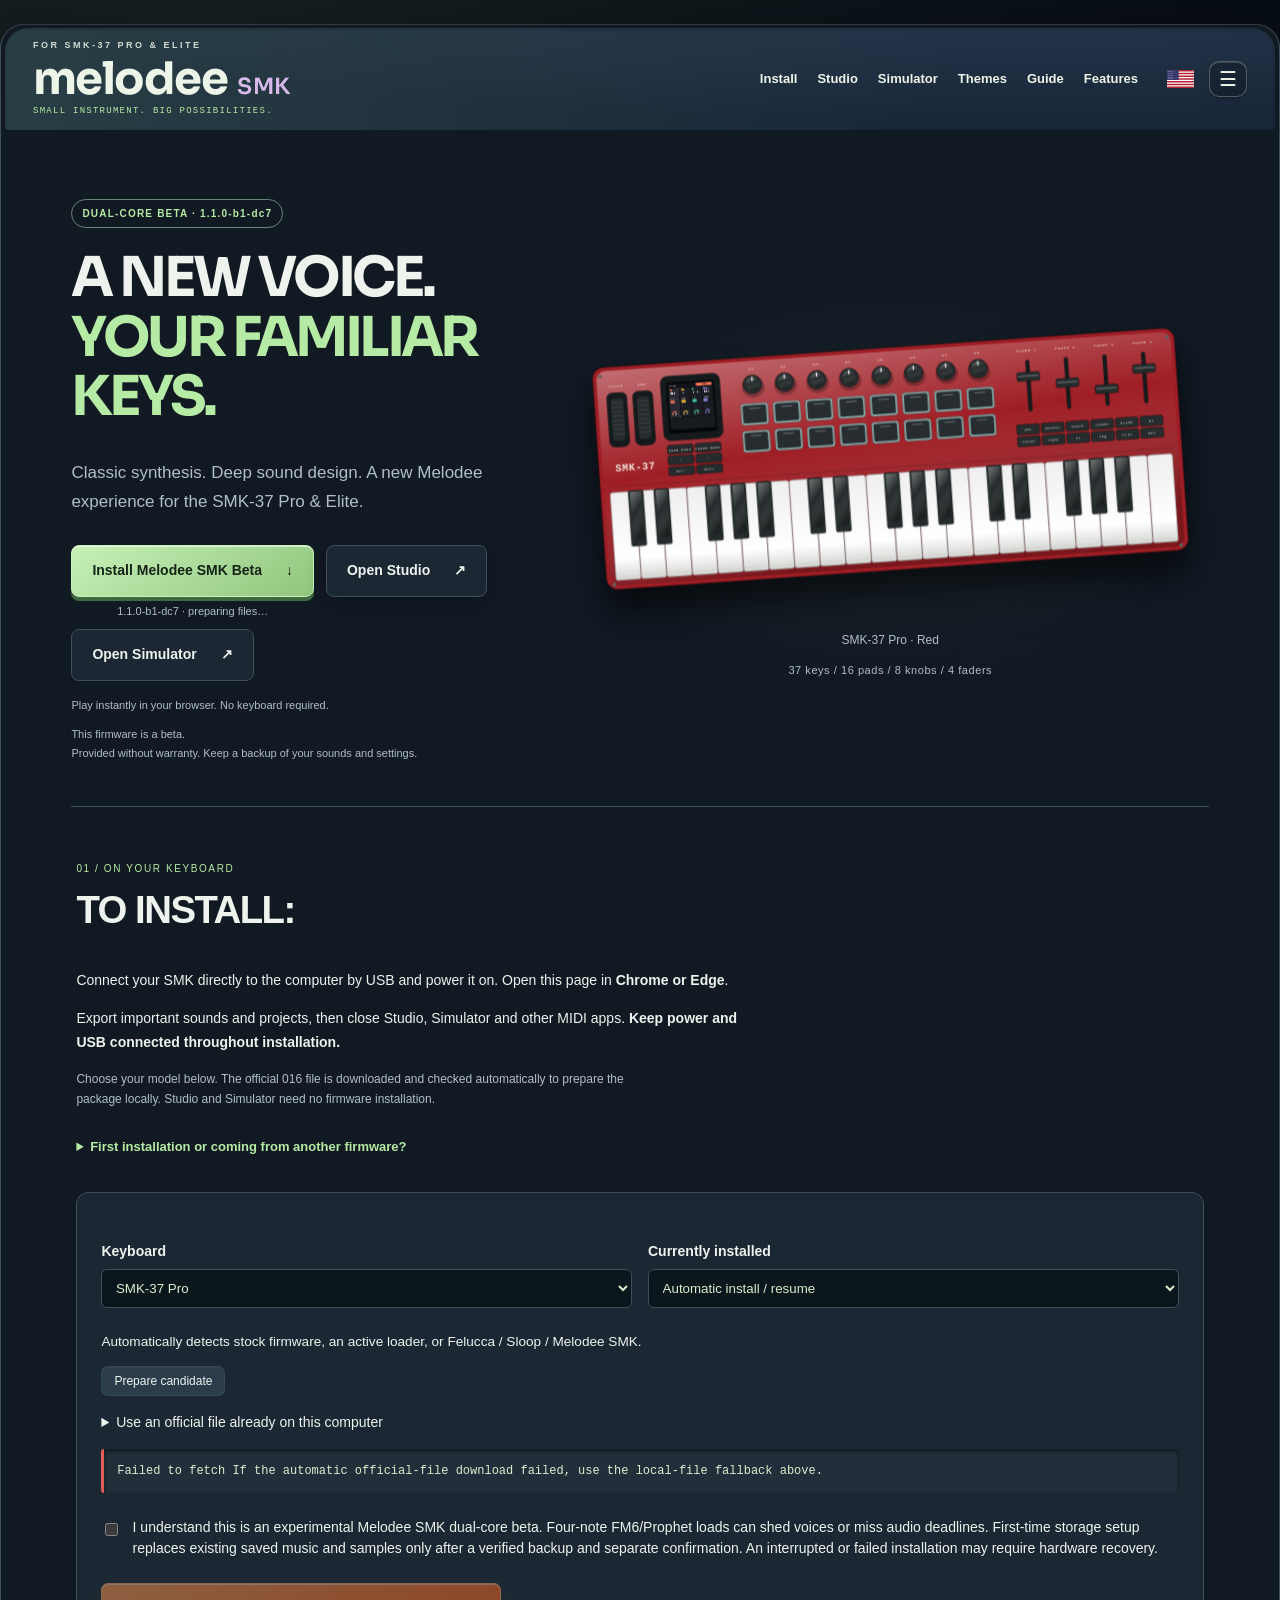
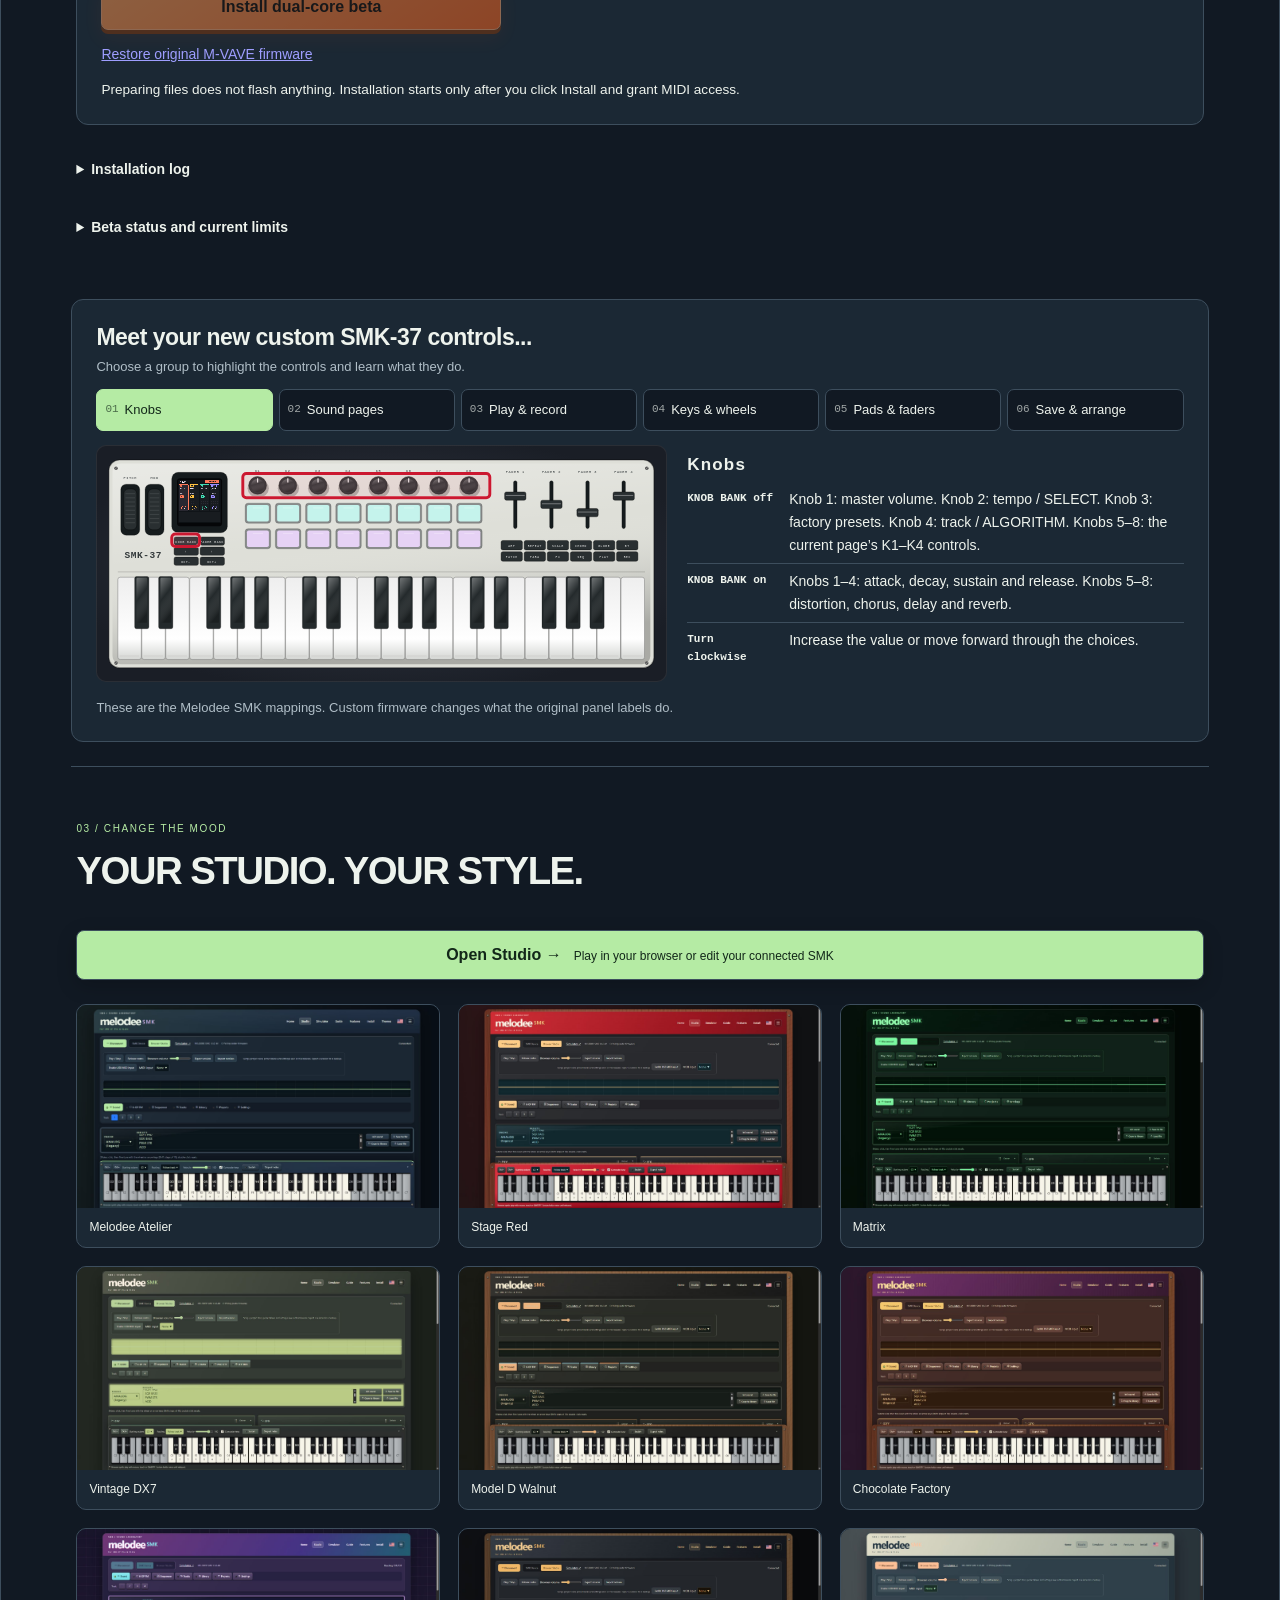
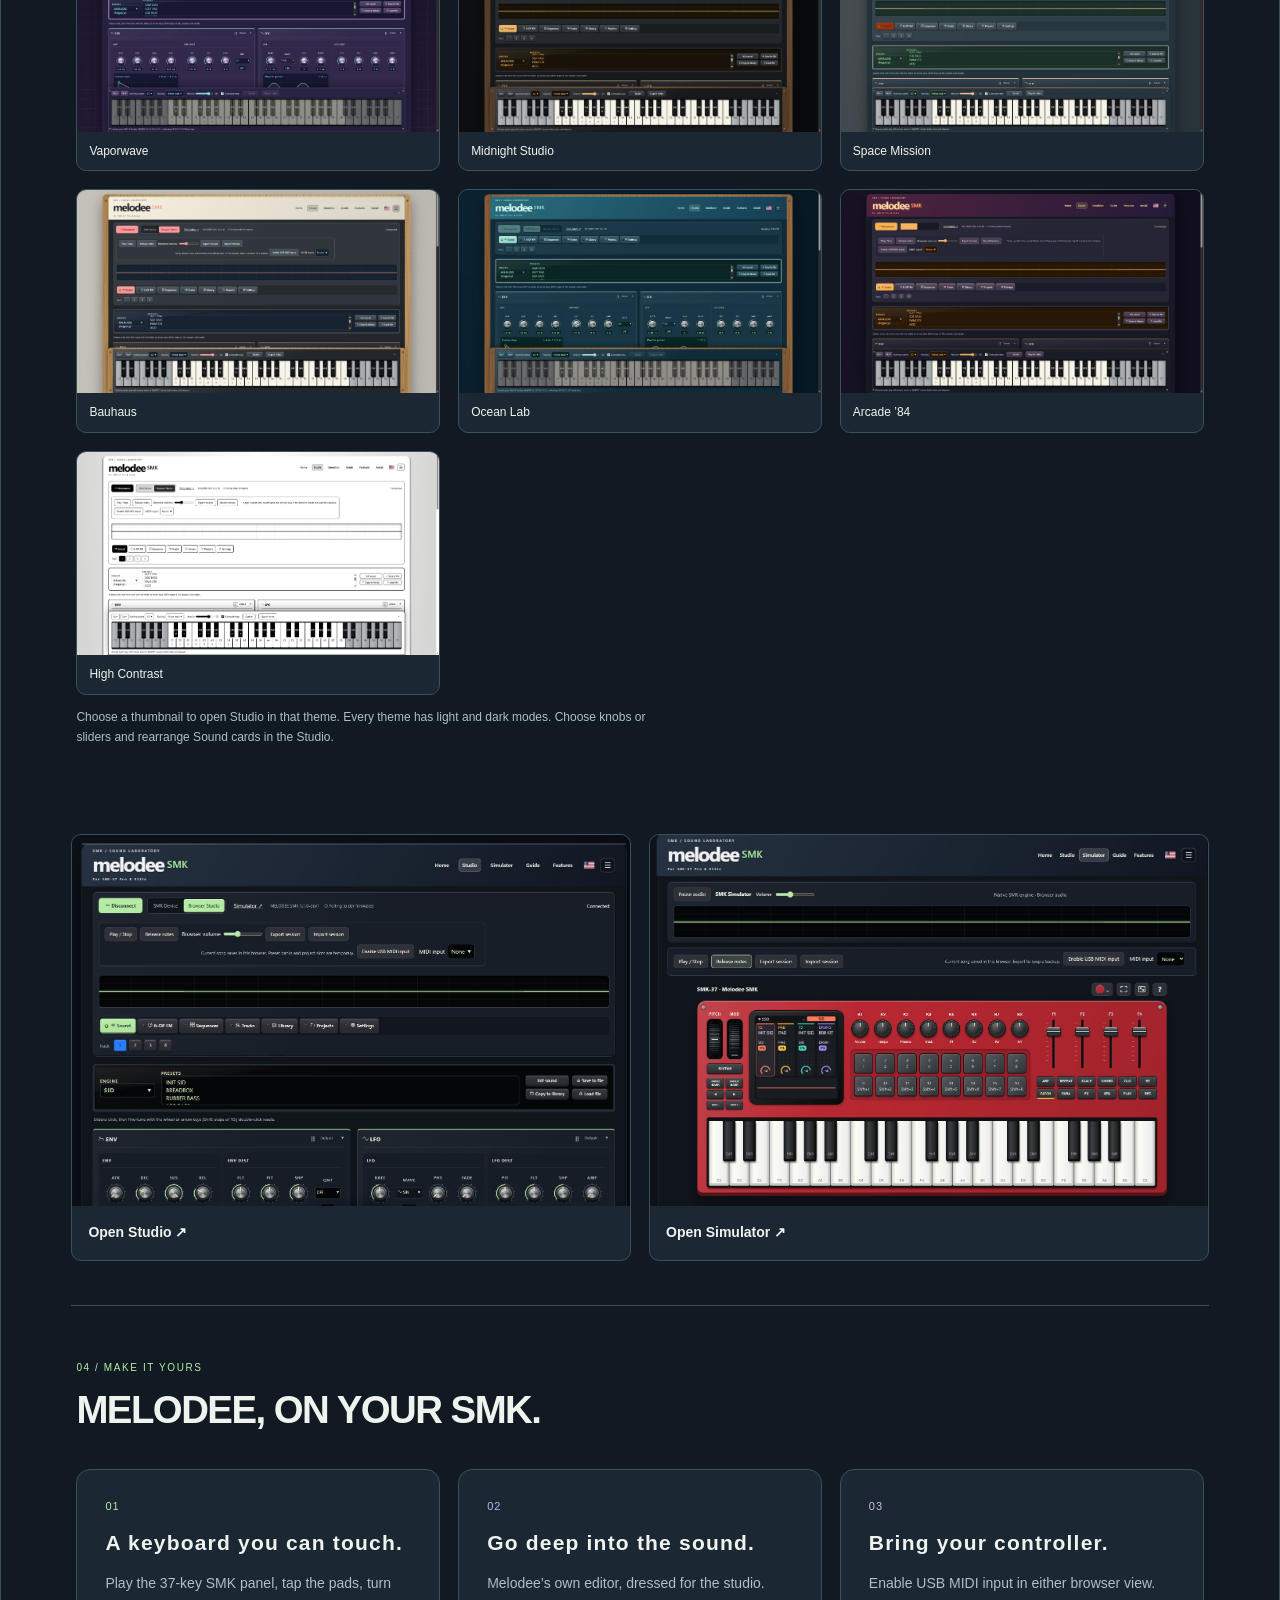
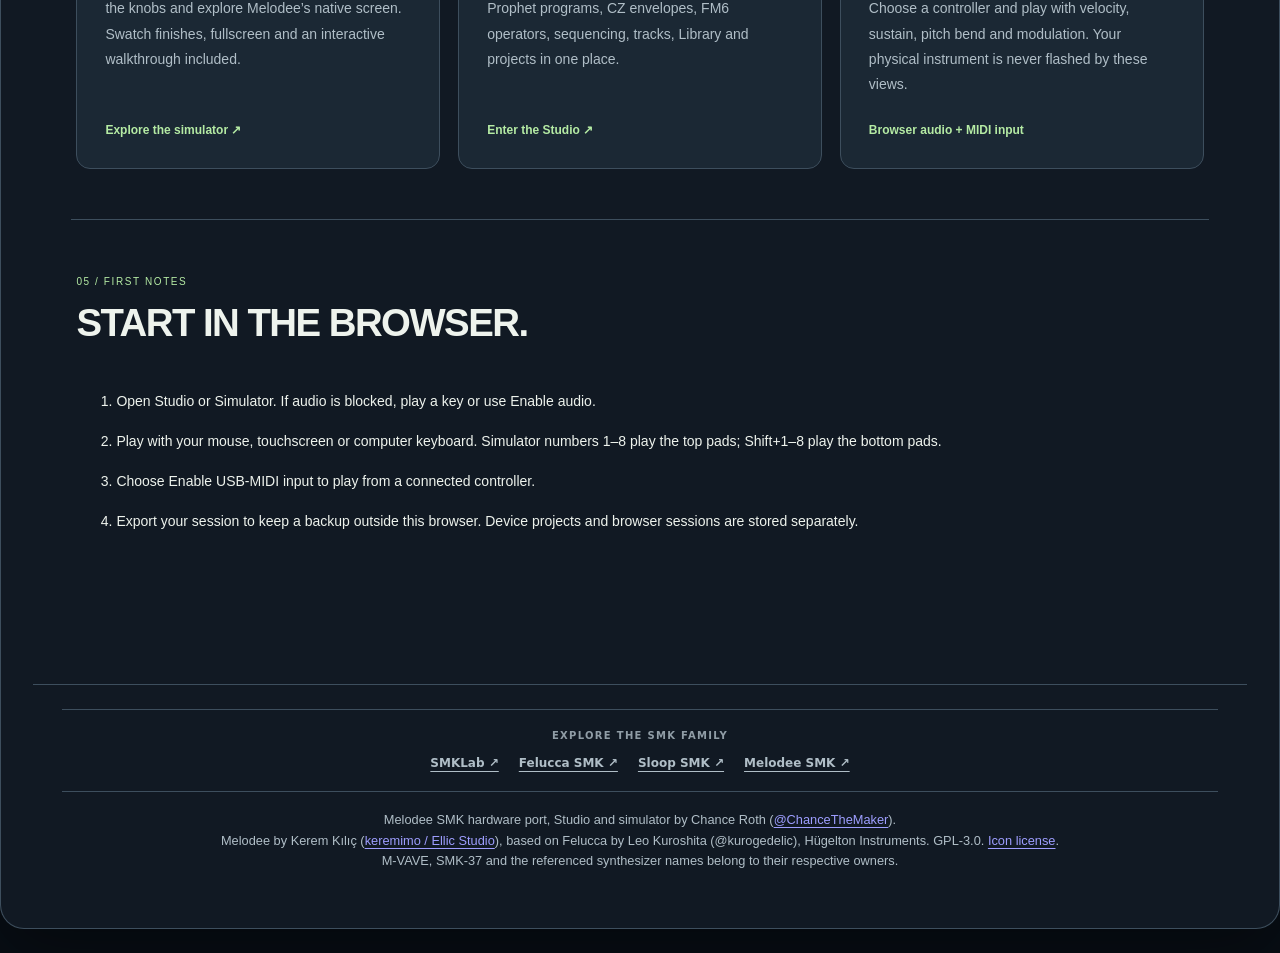
==== commit 9bdc05d1: "Add original firmware restore from the installer" ====
--- a/web/index.html
+++ b/web/index.html
@@ -10,7 +10,8 @@
 <p id="status" role="status" aria-live="polite">Loading candidate metadata…</p>    <dialog id="loader-confirm" aria-labelledby="loader-title" style="max-width:480px;background:var(--panel,#202226);color:var(--fg,#fff);border:1px solid #e49a36;border-radius:12px;padding:24px">
       <form method="dialog"><h2 id="loader-title">Confirm your Elite</h2><p>The connected loader identifies itself as <strong id="loader-identity"></strong>. That name is also used by FM-1 devices.</p><p>Continue only if the connected device is your <strong id="loader-model"></strong> with a black screen and every real FM-1 is disconnected. This will write Melodee SMK firmware to that device.</p><div style="display:flex;gap:12px;flex-wrap:wrap"><button value="cancel" autofocus>Cancel</button><button class="primary" value="continue">This is my Elite — continue</button></div></form>
     </dialog>
-<label class="notice-check"><input id="confirm" type="checkbox"><span>I understand this is an experimental Melodee SMK dual-core beta. Four-note FM6/Prophet loads can shed voices or miss audio deadlines. First-time storage setup replaces existing saved music and samples only after a verified backup and separate confirmation. An interrupted or failed installation may require hardware recovery.</span></label><button id="install-button" class="install-primary" type="button" disabled>Install dual-core beta</button><p class="fine-print">Preparing files does not flash anything. Installation starts only after you click Install and grant MIDI access.</p></div><details class="install-log-details"><summary>Installation log</summary><section class="install-log"><h3>Installation log</h3><pre id="log" tabindex="0" aria-label="Installation log">No device connected by this page.</pre><button id="copy-log" type="button">Copy log</button></section></details></div><!-- local-installer-end --><details class="beta-notes"><summary>Beta status and current limits</summary><p>This dual-core beta runs paired FM6 and Prophet voices on the second core, with serial fallback. Pro testing confirmed playing, project A-D and general-preset persistence, and 44.1 kHz PCM16 USB capture. Four-note stress tests kept USB capture flowing without worker faults, but recorded missed render deadlines and protective voice shedding. Other engines remain on the first core; this is not a promise of double performance.</p><p>Bluetooth and device sample uploads are not available. Elite hardware, USB playback/PCM24, physical MIDI expression and longer audio tests remain on the follow-up checklist.</p><p><a href="storage.html">Device storage backup and setup ↗</a> · <a href="https://github.com/ChanceTheMaker/melodee-smk">Source and development notes ↗</a></p></details></section><section class="panel-guide" id="guide" data-panel-guide data-section="knobs" aria-labelledby="smk-guide-heading">
+<label class="notice-check"><input id="confirm" type="checkbox"><span>I understand this is an experimental Melodee SMK dual-core beta. Four-note FM6/Prophet loads can shed voices or miss audio deadlines. First-time storage setup replaces existing saved music and samples only after a verified backup and separate confirmation. An interrupted or failed installation may require hardware recovery.</span></label><button id="install-button" class="install-primary" type="button" disabled>Install dual-core beta</button>
+<p class="stock-restore-link"><a href="restore-stock/">Restore original M-VAVE firmware</a></p><p class="fine-print">Preparing files does not flash anything. Installation starts only after you click Install and grant MIDI access.</p></div><details class="install-log-details"><summary>Installation log</summary><section class="install-log"><h3>Installation log</h3><pre id="log" tabindex="0" aria-label="Installation log">No device connected by this page.</pre><button id="copy-log" type="button">Copy log</button></section></details></div><!-- local-installer-end --><details class="beta-notes"><summary>Beta status and current limits</summary><p>This dual-core beta runs paired FM6 and Prophet voices on the second core, with serial fallback. Pro testing confirmed playing, project A-D and general-preset persistence, and 44.1 kHz PCM16 USB capture. Four-note stress tests kept USB capture flowing without worker faults, but recorded missed render deadlines and protective voice shedding. Other engines remain on the first core; this is not a promise of double performance.</p><p>Bluetooth and device sample uploads are not available. Elite hardware, USB playback/PCM24, physical MIDI expression and longer audio tests remain on the follow-up checklist.</p><p><a href="storage.html">Device storage backup and setup ↗</a> · <a href="https://github.com/ChanceTheMaker/melodee-smk">Source and development notes ↗</a></p></details></section><section class="panel-guide" id="guide" data-panel-guide data-section="knobs" aria-labelledby="smk-guide-heading">
 <div class="panel-heading"><h2 id="smk-guide-heading">Meet your new custom SMK-37 controls...</h2></div>
 <p class="panel-intro">Choose a group to highlight the controls and learn what they do.</p>
 <div class="panel-sections" role="group" aria-label="Control groups"><button type="button" data-guide-section="knobs" aria-pressed="true" aria-controls="smk-info-knobs"><span class="panel-step" aria-hidden="true">01</span><span>Knobs</span></button><button type="button" data-guide-section="pages" aria-pressed="false" aria-controls="smk-info-pages"><span class="panel-step" aria-hidden="true">02</span><span>Sound pages</span></button><button type="button" data-guide-section="transport" aria-pressed="false" aria-controls="smk-info-transport"><span class="panel-step" aria-hidden="true">03</span><span>Play &amp; record</span></button><button type="button" data-guide-section="keys" aria-pressed="false" aria-controls="smk-info-keys"><span class="panel-step" aria-hidden="true">04</span><span>Keys &amp; wheels</span></button><button type="button" data-guide-section="layers" aria-pressed="false" aria-controls="smk-info-layers"><span class="panel-step" aria-hidden="true">05</span><span>Pads &amp; faders</span></button><button type="button" data-guide-section="held" aria-pressed="false" aria-controls="smk-info-held"><span class="panel-step" aria-hidden="true">06</span><span>Save &amp; arrange</span></button></div><div class="panel-explorer"><div class="panel-art"><svg class="panel-illustration smk-guide-art" viewBox="10 32 940 370" role="img" aria-labelledby="smk-guide-title" xmlns="http://www.w3.org/2000/svg"><title id="smk-guide-title">Illustrated SMK-37 controls</title><use href="#smk-hardware"/>
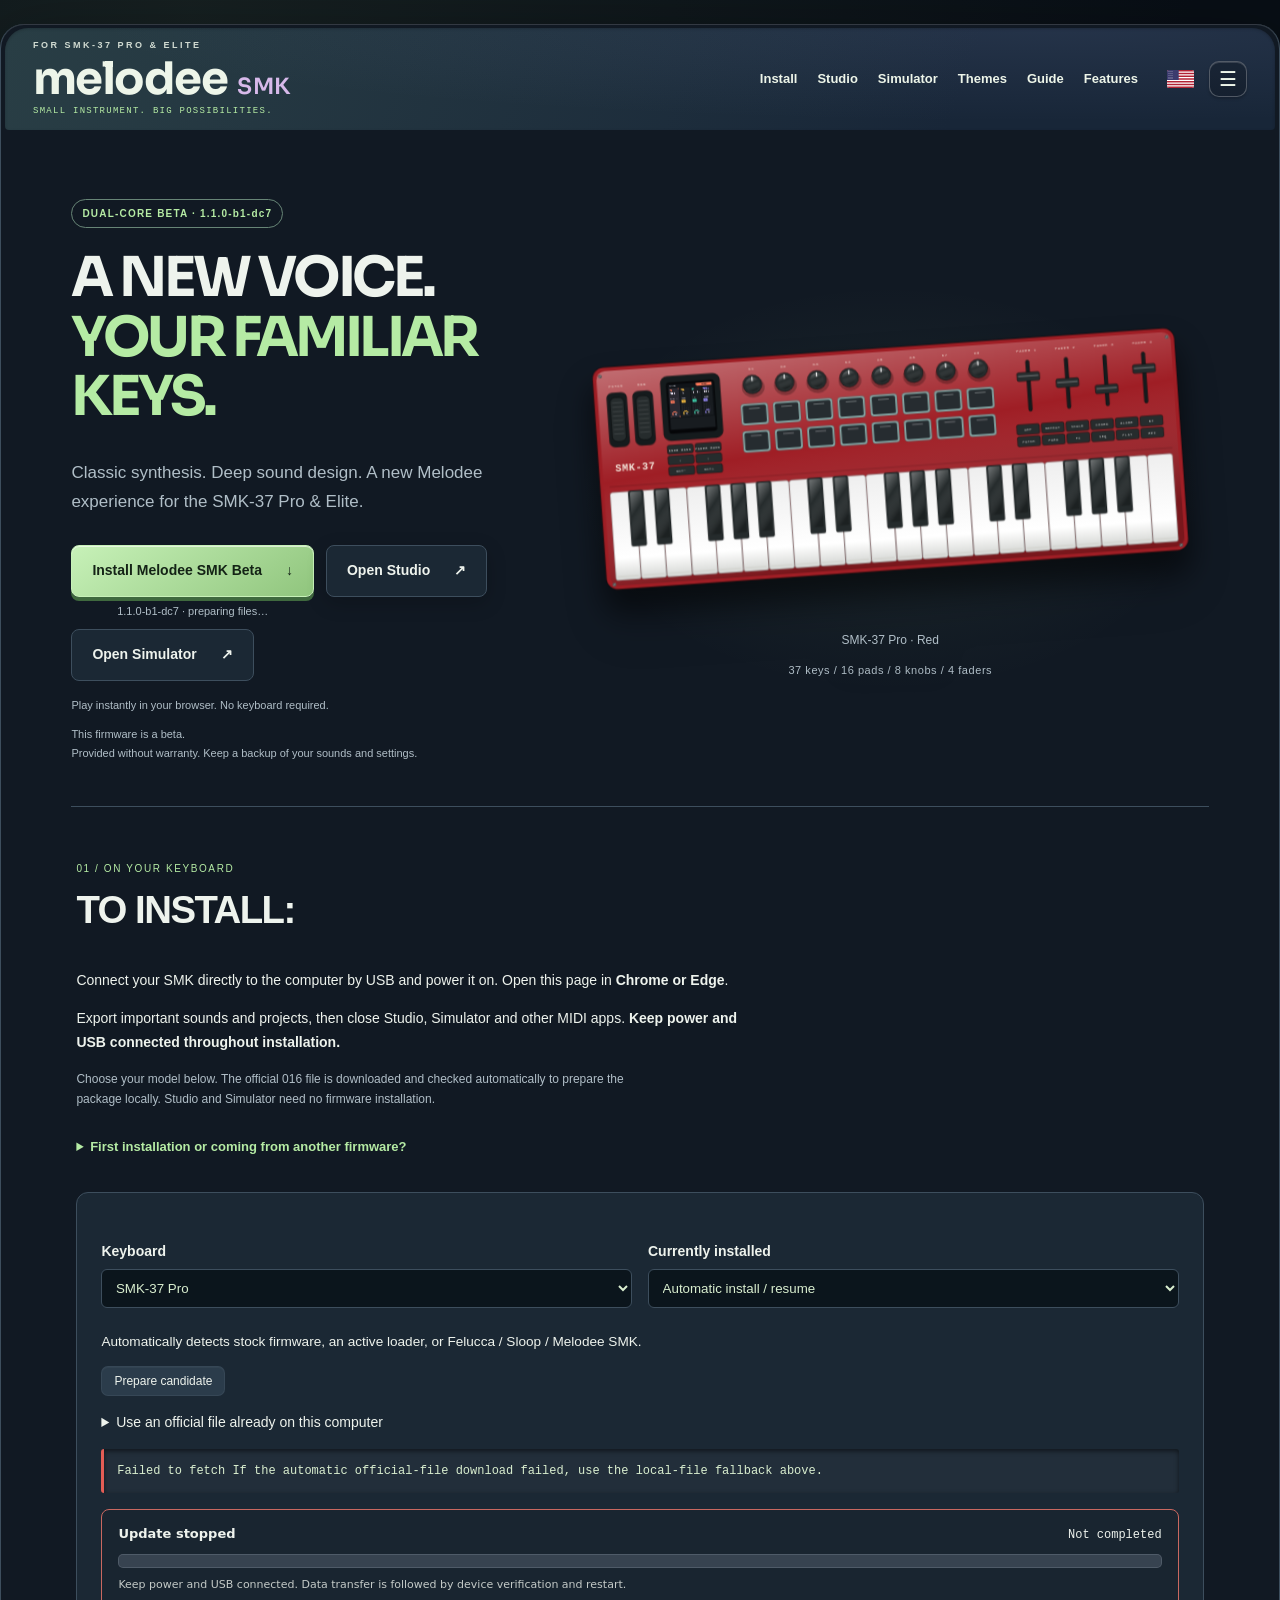
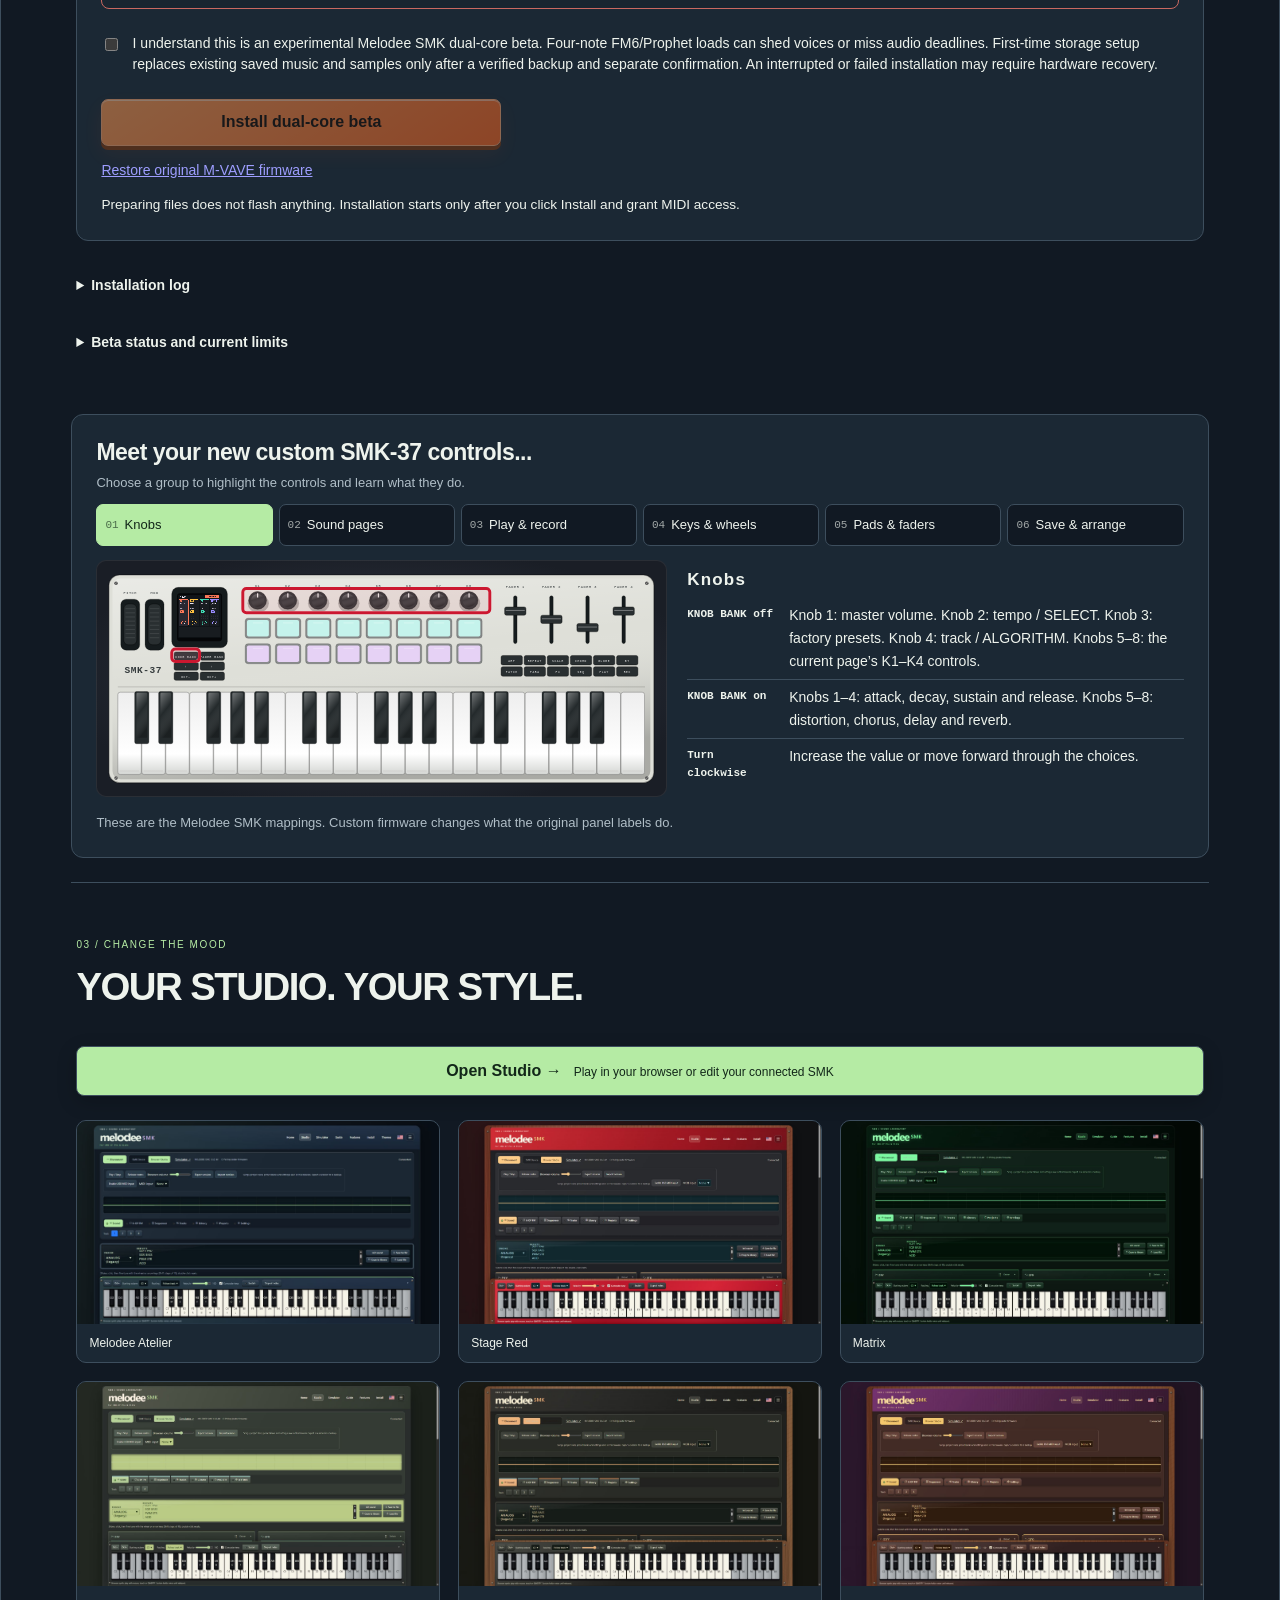
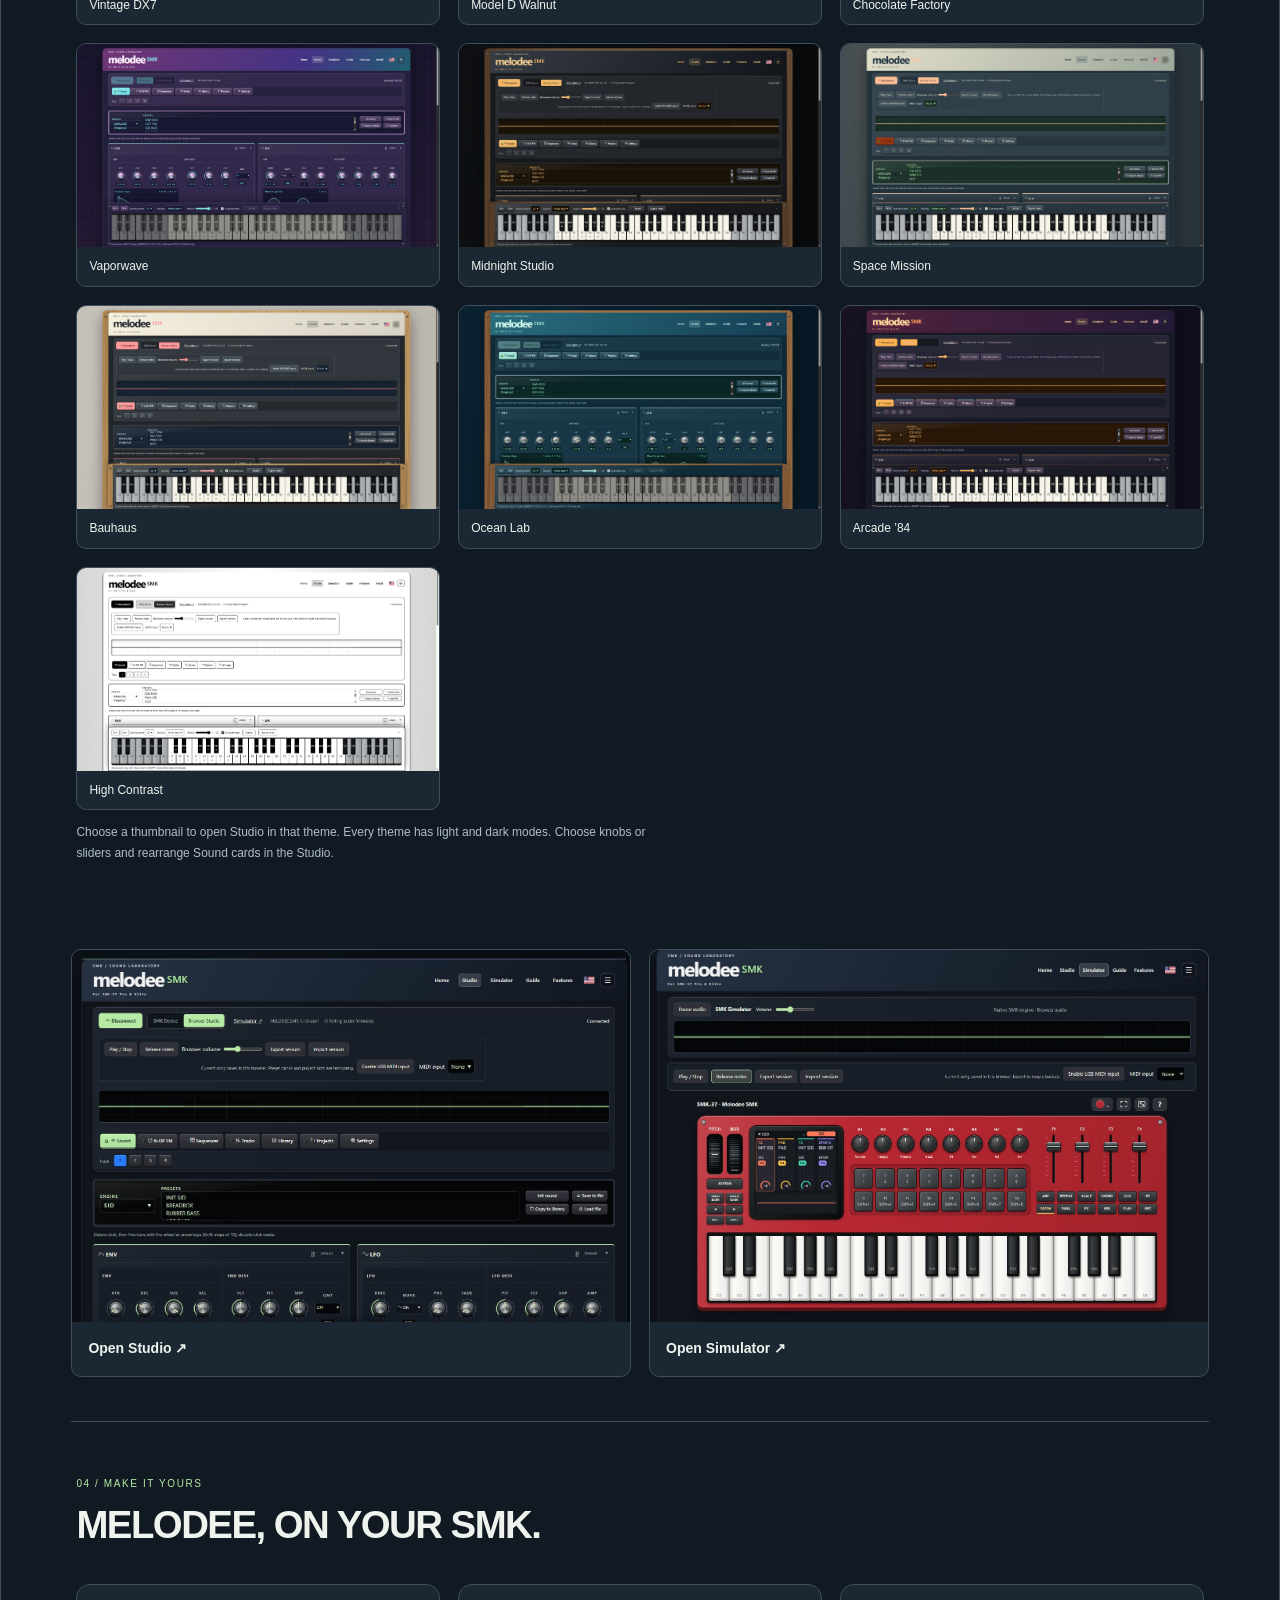
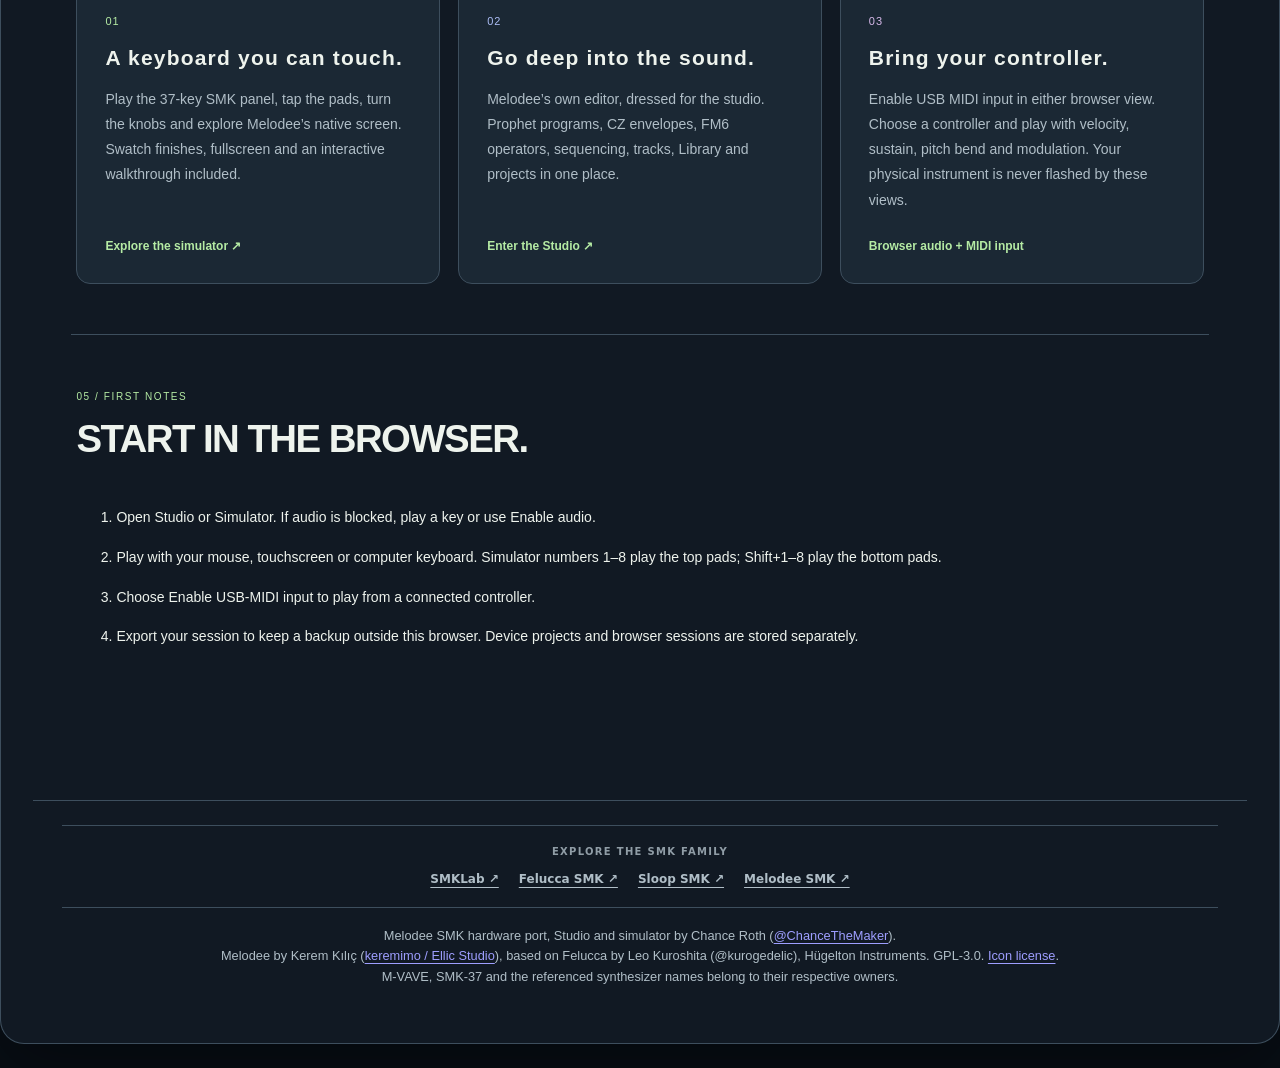
==== commit 65fb9911: "Show transfer and verified restart progress during updates and restores" ====
--- a/web/index.html
+++ b/web/index.html
@@ -1,6 +1,6 @@
 <!doctype html>
 <!-- SPDX-License-Identifier: GPL-3.0-only -->
-<html lang="en"><head><meta charset="utf-8"><meta name="viewport" content="width=device-width,initial-scale=1"><title>Melodee SMK — A new voice for your keyboard</title><meta name="description" content="Explore Melodee SMK: a native synthesizer browser preview, hands-on SMK simulator and deep sound-design Studio for the SMK-37 Pro and Elite."><link rel="icon" type="image/svg+xml" href="favicon.svg"><link rel="stylesheet" href="fonts.css?v=melodee-full1"><link rel="stylesheet" href="skin.css"><link rel="stylesheet" href="interface.css"><link rel="stylesheet" href="melodee.css"><link rel="stylesheet" href="smk-studio.css"><link rel="stylesheet" href="melodee-smk.css?v=dc7-wordmark2"><script src="locales.js"></script><script src="i18n.js"></script><script src="skin.js"></script><script defer src="site-nav.js"></script><link rel="stylesheet" href="smk37-landing.css"><script defer src="smk37-landing.js"></script><link rel="stylesheet" href="installer/installer.css"><link rel="stylesheet" href="melodee-landing.css"><script defer src="panel-guide.js"></script><script defer src="studio-preview.js"></script><script type="module" src="installer/controller.js?v=melodee-dc7-public"></script></head><body class="landing-page installer-page" data-studio-preview-path="screenshots/themes/{skin}-{mode}.jpg"><main id="page-top"><header class="masthead"><div class="brand-row"><div><div class="eyebrow">For SMK-37 Pro &amp; Elite</div><h1><a class="brand-home melodee-wordmark" href="index.html">melodee <span>SMK</span></a></h1><p class="tagline">SMALL INSTRUMENT. BIG POSSIBILITIES.</p></div><nav class="site-nav" aria-label="Main navigation"><a data-nav="firmware" href="#install">Install</a><a data-nav="studio" href="editor.html?audio=1">Studio</a><a data-nav="simulator" href="simulator.html">Simulator</a><a data-nav="themes" href="#themes">Themes</a><a data-nav="manual" href="index.html#guide">Guide</a><a data-nav="features" href="index.html#features">Features</a></nav><div class="brand-links"><button id="lang" class="lang" type="button" aria-label="Language"></button></div></div><div data-appearance class="appearance"></div></header><div class="install-console"><section class="mel-hero"><div class="hero-copy"><span class="release-badge">DUAL-CORE BETA · 1.1.0-b1-dc7</span><h2>A new voice.<br><em>Your familiar keys.</em></h2><p>Classic synthesis. Deep sound design. A new Melodee experience for the SMK-37 Pro &amp; Elite.</p><div class="hero-actions"><div class="install-action"><a class="action install-cta" href="#install">Install Melodee SMK Beta <span>↓</span></a><p class="small candidate-version" id="version">1.1.0-b1-dc7 · preparing files…</p></div><a class="action primary" data-studio-preview href="editor.html?audio=1">Open Studio <span>↗</span></a><a class="action secondary" href="simulator.html">Open Simulator <span>↗</span></a></div><p class="hero-note">Play instantly in your browser. No keyboard required.</p><p class="hero-note">This firmware is a beta.<br>Provided without warranty. Keep a backup of your sounds and settings.</p></div><div class="hero-instrument"><figure class="smk-instrument" data-current-finish="red"><svg viewBox="0 0 960 430" role="img" aria-labelledby="smk-hero-title smk-hero-desc" xmlns="http://www.w3.org/2000/svg">
+<html lang="en"><head><meta charset="utf-8"><meta name="viewport" content="width=device-width,initial-scale=1"><title>Melodee SMK — A new voice for your keyboard</title><meta name="description" content="Explore Melodee SMK: a native synthesizer browser preview, hands-on SMK simulator and deep sound-design Studio for the SMK-37 Pro and Elite."><link rel="icon" type="image/svg+xml" href="favicon.svg"><link rel="stylesheet" href="fonts.css?v=melodee-full1"><link rel="stylesheet" href="skin.css"><link rel="stylesheet" href="interface.css"><link rel="stylesheet" href="melodee.css"><link rel="stylesheet" href="smk-studio.css"><link rel="stylesheet" href="melodee-smk.css?v=dc7-wordmark2"><script src="locales.js"></script><script src="i18n.js"></script><script src="skin.js"></script><script defer src="site-nav.js"></script><link rel="stylesheet" href="smk37-landing.css"><script defer src="smk37-landing.js"></script><link rel="stylesheet" href="installer/installer.css"><link rel="stylesheet" href="melodee-landing.css"><script defer src="panel-guide.js"></script><script defer src="studio-preview.js"></script><script type="module" src="installer/controller.js?v=progress1"></script></head><body class="landing-page installer-page" data-studio-preview-path="screenshots/themes/{skin}-{mode}.jpg"><main id="page-top"><header class="masthead"><div class="brand-row"><div><div class="eyebrow">For SMK-37 Pro &amp; Elite</div><h1><a class="brand-home melodee-wordmark" href="index.html">melodee <span>SMK</span></a></h1><p class="tagline">SMALL INSTRUMENT. BIG POSSIBILITIES.</p></div><nav class="site-nav" aria-label="Main navigation"><a data-nav="firmware" href="#install">Install</a><a data-nav="studio" href="editor.html?audio=1">Studio</a><a data-nav="simulator" href="simulator.html">Simulator</a><a data-nav="themes" href="#themes">Themes</a><a data-nav="manual" href="index.html#guide">Guide</a><a data-nav="features" href="index.html#features">Features</a></nav><div class="brand-links"><button id="lang" class="lang" type="button" aria-label="Language"></button></div></div><div data-appearance class="appearance"></div></header><div class="install-console"><section class="mel-hero"><div class="hero-copy"><span class="release-badge">DUAL-CORE BETA · 1.1.0-b1-dc7</span><h2>A new voice.<br><em>Your familiar keys.</em></h2><p>Classic synthesis. Deep sound design. A new Melodee experience for the SMK-37 Pro &amp; Elite.</p><div class="hero-actions"><div class="install-action"><a class="action install-cta" href="#install">Install Melodee SMK Beta <span>↓</span></a><p class="small candidate-version" id="version">1.1.0-b1-dc7 · preparing files…</p></div><a class="action primary" data-studio-preview href="editor.html?audio=1">Open Studio <span>↗</span></a><a class="action secondary" href="simulator.html">Open Simulator <span>↗</span></a></div><p class="hero-note">Play instantly in your browser. No keyboard required.</p><p class="hero-note">This firmware is a beta.<br>Provided without warranty. Keep a backup of your sounds and settings.</p></div><div class="hero-instrument"><figure class="smk-instrument" data-current-finish="red"><svg viewBox="0 0 960 430" role="img" aria-labelledby="smk-hero-title smk-hero-desc" xmlns="http://www.w3.org/2000/svg">
 <title id="smk-hero-title">SMK-37 Pro Red</title><desc id="smk-hero-desc">37 piano keys, sixteen pads, eight encoders, four faders, pitch and modulation wheels, and a color display.</desc>
 <defs><linearGradient id="smk-sheen" x2=".3" y2="1"><stop stop-color="#fff" stop-opacity=".35"/><stop offset=".48" stop-color="#fff" stop-opacity="0"/><stop offset="1" stop-color="#000" stop-opacity=".24"/></linearGradient><linearGradient id="smk-key" x2="0" y2="1"><stop stop-color="#eee"/><stop offset=".75" stop-color="#fff"/><stop offset="1" stop-color="#d4d6d3"/></linearGradient>
 <g id="smk-hardware"><rect class="smk-chassis" x="20" y="42" width="920" height="351" rx="18"/><rect x="26" y="48" width="908" height="339" rx="14" fill="url(#smk-sheen)"/><rect class="smk-recess" x="40" y="83" width="32" height="86" rx="9"/><rect class="smk-control" x="45" y="91" width="22" height="69" rx="8"/><path d="M48 99h16" stroke="#fff" opacity=".16"/><path d="M48 106h16" stroke="#fff" opacity=".16"/><path d="M48 113h16" stroke="#fff" opacity=".16"/><path d="M48 120h16" stroke="#fff" opacity=".16"/><path d="M48 127h16" stroke="#fff" opacity=".16"/><path d="M48 134h16" stroke="#fff" opacity=".16"/><path d="M48 141h16" stroke="#fff" opacity=".16"/><path d="M48 148h16" stroke="#fff" opacity=".16"/><rect class="smk-recess" x="81" y="83" width="32" height="86" rx="9"/><rect class="smk-control" x="86" y="91" width="22" height="69" rx="8"/><path d="M89 99h16" stroke="#fff" opacity=".16"/><path d="M89 106h16" stroke="#fff" opacity=".16"/><path d="M89 113h16" stroke="#fff" opacity=".16"/><path d="M89 120h16" stroke="#fff" opacity=".16"/><path d="M89 127h16" stroke="#fff" opacity=".16"/><path d="M89 134h16" stroke="#fff" opacity=".16"/><path d="M89 141h16" stroke="#fff" opacity=".16"/><path d="M89 148h16" stroke="#fff" opacity=".16"/><text class="smk-ink" x="56" y="75">PITCH</text><text class="smk-ink" x="97" y="75">MOD</text><rect class="smk-recess" x="126" y="63" width="94" height="102" rx="11"/><rect x="135" y="73" width="76" height="81" rx="5" fill="#050608"/><image href="melodee-screen.png" x="137" y="76" width="72" height="72" style="image-rendering:pixelated" aria-label="Melodee four-track overview"/><rect class="smk-control smk-soft-button" x="130" y="172" width="41" height="14" rx="3"/><text class="smk-control-label" x="150" y="182">KNOB BANK</text><rect class="smk-control smk-soft-button" x="174" y="172" width="41" height="14" rx="3"/><text class="smk-control-label" x="194" y="182">FADER BANK</text><rect class="smk-control smk-soft-button" x="130" y="189" width="41" height="14" rx="3"/><text class="smk-control-label" x="150" y="199">‹</text><rect class="smk-control smk-soft-button" x="174" y="189" width="41" height="14" rx="3"/><text class="smk-control-label" x="194" y="199">›</text><rect class="smk-control smk-soft-button" x="130" y="206" width="41" height="14" rx="3"/><text class="smk-control-label" x="150" y="216">OCT−</text><rect class="smk-control smk-soft-button" x="174" y="206" width="41" height="14" rx="3"/><text class="smk-control-label" x="194" y="216">OCT+</text><text class="smk-ink" x="271" y="63">K1</text><ellipse cx="272" cy="90" rx="18" ry="16" fill="#000" opacity=".25"/><circle class="smk-control" cx="271" cy="85" r="15"/><circle cx="271" cy="85" r="11" fill="url(#smk-sheen)"/><path d="M271 73v7" stroke="#eee" stroke-width="2"/><rect class="smk-pad-edge" x="250" y="115" width="43" height="34" rx="5"/><rect class="smk-pad smk-pad-0" x="253" y="118" width="37" height="28" rx="3"/><path d="M263 123h17" stroke="#fff" opacity=".5"/><rect class="smk-pad-edge" x="250" y="158" width="43" height="34" rx="5"/><rect class="smk-pad smk-pad-1" x="253" y="161" width="37" height="28" rx="3"/><path d="M263 166h17" stroke="#fff" opacity=".5"/><text class="smk-ink" x="322" y="63">K2</text><ellipse cx="323" cy="90" rx="18" ry="16" fill="#000" opacity=".25"/><circle class="smk-control" cx="322" cy="85" r="15"/><circle cx="322" cy="85" r="11" fill="url(#smk-sheen)"/><path d="M322 73v7" stroke="#eee" stroke-width="2"/><rect class="smk-pad-edge" x="301" y="115" width="43" height="34" rx="5"/><rect class="smk-pad smk-pad-0" x="304" y="118" width="37" height="28" rx="3"/><path d="M314 123h17" stroke="#fff" opacity=".5"/><rect class="smk-pad-edge" x="301" y="158" width="43" height="34" rx="5"/><rect class="smk-pad smk-pad-1" x="304" y="161" width="37" height="28" rx="3"/><path d="M314 166h17" stroke="#fff" opacity=".5"/><text class="smk-ink" x="373" y="63">K3</text><ellipse cx="374" cy="90" rx="18" ry="16" fill="#000" opacity=".25"/><circle class="smk-control" cx="373" cy="85" r="15"/><circle cx="373" cy="85" r="11" fill="url(#smk-sheen)"/><path d="M373 73v7" stroke="#eee" stroke-width="2"/><rect class="smk-pad-edge" x="352" y="115" width="43" height="34" rx="5"/><rect class="smk-pad smk-pad-0" x="355" y="118" width="37" height="28" rx="3"/><path d="M365 123h17" stroke="#fff" opacity=".5"/><rect class="smk-pad-edge" x="352" y="158" width="43" height="34" rx="5"/><rect class="smk-pad smk-pad-1" x="355" y="161" width="37" height="28" rx="3"/><path d="M365 166h17" stroke="#fff" opacity=".5"/><text class="smk-ink" x="424" y="63">K4</text><ellipse cx="425" cy="90" rx="18" ry="16" fill="#000" opacity=".25"/><circle class="smk-control" cx="424" cy="85" r="15"/><circle cx="424" cy="85" r="11" fill="url(#smk-sheen)"/><path d="M424 73v7" stroke="#eee" stroke-width="2"/><rect class="smk-pad-edge" x="403" y="115" width="43" height="34" rx="5"/><rect class="smk-pad smk-pad-0" x="406" y="118" width="37" height="28" rx="3"/><path d="M416 123h17" stroke="#fff" opacity=".5"/><rect class="smk-pad-edge" x="403" y="158" width="43" height="34" rx="5"/><rect class="smk-pad smk-pad-1" x="406" y="161" width="37" height="28" rx="3"/><path d="M416 166h17" stroke="#fff" opacity=".5"/><text class="smk-ink" x="475" y="63">K5</text><ellipse cx="476" cy="90" rx="18" ry="16" fill="#000" opacity=".25"/><circle class="smk-control" cx="475" cy="85" r="15"/><circle cx="475" cy="85" r="11" fill="url(#smk-sheen)"/><path d="M475 73v7" stroke="#eee" stroke-width="2"/><rect class="smk-pad-edge" x="454" y="115" width="43" height="34" rx="5"/><rect class="smk-pad smk-pad-0" x="457" y="118" width="37" height="28" rx="3"/><path d="M467 123h17" stroke="#fff" opacity=".5"/><rect class="smk-pad-edge" x="454" y="158" width="43" height="34" rx="5"/><rect class="smk-pad smk-pad-1" x="457" y="161" width="37" height="28" rx="3"/><path d="M467 166h17" stroke="#fff" opacity=".5"/><text class="smk-ink" x="526" y="63">K6</text><ellipse cx="527" cy="90" rx="18" ry="16" fill="#000" opacity=".25"/><circle class="smk-control" cx="526" cy="85" r="15"/><circle cx="526" cy="85" r="11" fill="url(#smk-sheen)"/><path d="M526 73v7" stroke="#eee" stroke-width="2"/><rect class="smk-pad-edge" x="505" y="115" width="43" height="34" rx="5"/><rect class="smk-pad smk-pad-0" x="508" y="118" width="37" height="28" rx="3"/><path d="M518 123h17" stroke="#fff" opacity=".5"/><rect class="smk-pad-edge" x="505" y="158" width="43" height="34" rx="5"/><rect class="smk-pad smk-pad-1" x="508" y="161" width="37" height="28" rx="3"/><path d="M518 166h17" stroke="#fff" opacity=".5"/><text class="smk-ink" x="577" y="63">K7</text><ellipse cx="578" cy="90" rx="18" ry="16" fill="#000" opacity=".25"/><circle class="smk-control" cx="577" cy="85" r="15"/><circle cx="577" cy="85" r="11" fill="url(#smk-sheen)"/><path d="M577 73v7" stroke="#eee" stroke-width="2"/><rect class="smk-pad-edge" x="556" y="115" width="43" height="34" rx="5"/><rect class="smk-pad smk-pad-0" x="559" y="118" width="37" height="28" rx="3"/><path d="M569 123h17" stroke="#fff" opacity=".5"/><rect class="smk-pad-edge" x="556" y="158" width="43" height="34" rx="5"/><rect class="smk-pad smk-pad-1" x="559" y="161" width="37" height="28" rx="3"/><path d="M569 166h17" stroke="#fff" opacity=".5"/><text class="smk-ink" x="628" y="63">K8</text><ellipse cx="629" cy="90" rx="18" ry="16" fill="#000" opacity=".25"/><circle class="smk-control" cx="628" cy="85" r="15"/><circle cx="628" cy="85" r="11" fill="url(#smk-sheen)"/><path d="M628 73v7" stroke="#eee" stroke-width="2"/><rect class="smk-pad-edge" x="607" y="115" width="43" height="34" rx="5"/><rect class="smk-pad smk-pad-0" x="610" y="118" width="37" height="28" rx="3"/><path d="M620 123h17" stroke="#fff" opacity=".5"/><rect class="smk-pad-edge" x="607" y="158" width="43" height="34" rx="5"/><rect class="smk-pad smk-pad-1" x="610" y="161" width="37" height="28" rx="3"/><path d="M620 166h17" stroke="#fff" opacity=".5"/><text class="smk-ink" x="706" y="64">FADER 1</text><rect class="smk-recess" x="703" y="77" width="6" height="81" rx="3"/><rect class="smk-control smk-soft-button" x="688" y="96" width="36" height="14" rx="3"/><path d="M690 102h32" stroke="#ddd" opacity=".7"/><text class="smk-ink" x="767" y="64">FADER 2</text><rect class="smk-recess" x="764" y="77" width="6" height="81" rx="3"/><rect class="smk-control smk-soft-button" x="749" y="110" width="36" height="14" rx="3"/><path d="M751 116h32" stroke="#ddd" opacity=".7"/><text class="smk-ink" x="828" y="64">FADER 3</text><rect class="smk-recess" x="825" y="77" width="6" height="81" rx="3"/><rect class="smk-control smk-soft-button" x="810" y="124" width="36" height="14" rx="3"/><path d="M812 130h32" stroke="#ddd" opacity=".7"/><text class="smk-ink" x="889" y="64">FADER 4</text><rect class="smk-recess" x="886" y="77" width="6" height="81" rx="3"/><rect class="smk-control smk-soft-button" x="871" y="96" width="36" height="14" rx="3"/><path d="M873 102h32" stroke="#ddd" opacity=".7"/><rect class="smk-control smk-soft-button" x="682" y="178" width="36" height="16" rx="3"/><text class="smk-control-label" x="700" y="189">ARP</text><rect class="smk-control smk-soft-button" x="721" y="178" width="36" height="16" rx="3"/><text class="smk-control-label" x="739" y="189">REPEAT</text><rect class="smk-control smk-soft-button" x="760" y="178" width="36" height="16" rx="3"/><text class="smk-control-label" x="778" y="189">SCALE</text><rect class="smk-control smk-soft-button" x="799" y="178" width="36" height="16" rx="3"/><text class="smk-control-label" x="817" y="189">CHORD</text><rect class="smk-control smk-soft-button" x="838" y="178" width="36" height="16" rx="3"/><text class="smk-control-label" x="856" y="189">GLOBE</text><rect class="smk-control smk-soft-button" x="877" y="178" width="36" height="16" rx="3"/><text class="smk-control-label" x="895" y="189">BT</text><rect class="smk-control smk-soft-button" x="682" y="197" width="36" height="16" rx="3"/><text class="smk-control-label" x="700" y="208">PATCH</text><rect class="smk-control smk-soft-button" x="721" y="197" width="36" height="16" rx="3"/><text class="smk-control-label" x="739" y="208">PARA</text><rect class="smk-control smk-soft-button" x="760" y="197" width="36" height="16" rx="3"/><text class="smk-control-label" x="778" y="208">FX</text><rect class="smk-control smk-soft-button" x="799" y="197" width="36" height="16" rx="3"/><text class="smk-control-label" x="817" y="208">SEQ</text><rect class="smk-control smk-soft-button" x="838" y="197" width="36" height="16" rx="3"/><text class="smk-control-label" x="856" y="208">PLAY</text><rect class="smk-control smk-soft-button" x="877" y="197" width="36" height="16" rx="3"/><text class="smk-control-label" x="895" y="208">REC</text><text class="smk-wordmark smk-ink" x="78" y="208">SMK-37</text><path d="M35 231h890" stroke="#000" opacity=".25"/><rect class="smk-white-key" x="35.00" y="240" width="39.7" height="139" rx="4"/><path d="M38.00 373h33" stroke="#c8c8c3"/><rect class="smk-white-key" x="75.45" y="240" width="39.7" height="139" rx="4"/><path d="M78.45 373h33" stroke="#c8c8c3"/><rect class="smk-white-key" x="115.90" y="240" width="39.7" height="139" rx="4"/><path d="M118.90 373h33" stroke="#c8c8c3"/><rect class="smk-white-key" x="156.35" y="240" width="39.7" height="139" rx="4"/><path d="M159.35 373h33" stroke="#c8c8c3"/><rect class="smk-white-key" x="196.80" y="240" width="39.7" height="139" rx="4"/><path d="M199.80 373h33" stroke="#c8c8c3"/><rect class="smk-white-key" x="237.25" y="240" width="39.7" height="139" rx="4"/><path d="M240.25 373h33" stroke="#c8c8c3"/><rect class="smk-white-key" x="277.70" y="240" width="39.7" height="139" rx="4"/><path d="M280.70 373h33" stroke="#c8c8c3"/><rect class="smk-white-key" x="318.15" y="240" width="39.7" height="139" rx="4"/><path d="M321.15 373h33" stroke="#c8c8c3"/><rect class="smk-white-key" x="358.60" y="240" width="39.7" height="139" rx="4"/><path d="M361.60 373h33" stroke="#c8c8c3"/><rect class="smk-white-key" x="399.05" y="240" width="39.7" height="139" rx="4"/><path d="M402.05 373h33" stroke="#c8c8c3"/><rect class="smk-white-key" x="439.50" y="240" width="39.7" height="139" rx="4"/><path d="M442.50 373h33" stroke="#c8c8c3"/><rect class="smk-white-key" x="479.95" y="240" width="39.7" height="139" rx="4"/><path d="M482.95 373h33" stroke="#c8c8c3"/><rect class="smk-white-key" x="520.40" y="240" width="39.7" height="139" rx="4"/><path d="M523.40 373h33" stroke="#c8c8c3"/><rect class="smk-white-key" x="560.85" y="240" width="39.7" height="139" rx="4"/><path d="M563.85 373h33" stroke="#c8c8c3"/><rect class="smk-white-key" x="601.30" y="240" width="39.7" height="139" rx="4"/><path d="M604.30 373h33" stroke="#c8c8c3"/><rect class="smk-white-key" x="641.75" y="240" width="39.7" height="139" rx="4"/><path d="M644.75 373h33" stroke="#c8c8c3"/><rect class="smk-white-key" x="682.20" y="240" width="39.7" height="139" rx="4"/><path d="M685.20 373h33" stroke="#c8c8c3"/><rect class="smk-white-key" x="722.65" y="240" width="39.7" height="139" rx="4"/><path d="M725.65 373h33" stroke="#c8c8c3"/><rect class="smk-white-key" x="763.10" y="240" width="39.7" height="139" rx="4"/><path d="M766.10 373h33" stroke="#c8c8c3"/><rect class="smk-white-key" x="803.55" y="240" width="39.7" height="139" rx="4"/><path d="M806.55 373h33" stroke="#c8c8c3"/><rect class="smk-white-key" x="844.00" y="240" width="39.7" height="139" rx="4"/><path d="M847.00 373h33" stroke="#c8c8c3"/><rect class="smk-white-key" x="884.45" y="240" width="39.7" height="139" rx="4"/><path d="M887.45 373h33" stroke="#c8c8c3"/><rect class="smk-black-key" x="63.45" y="239" width="24" height="88" rx="3"/><rect x="66.45" y="241" width="18" height="76" rx="2" fill="url(#smk-sheen)"/><rect class="smk-black-key" x="103.90" y="239" width="24" height="88" rx="3"/><rect x="106.90" y="241" width="18" height="76" rx="2" fill="url(#smk-sheen)"/><rect class="smk-black-key" x="184.80" y="239" width="24" height="88" rx="3"/><rect x="187.80" y="241" width="18" height="76" rx="2" fill="url(#smk-sheen)"/><rect class="smk-black-key" x="225.25" y="239" width="24" height="88" rx="3"/><rect x="228.25" y="241" width="18" height="76" rx="2" fill="url(#smk-sheen)"/><rect class="smk-black-key" x="265.70" y="239" width="24" height="88" rx="3"/><rect x="268.70" y="241" width="18" height="76" rx="2" fill="url(#smk-sheen)"/><rect class="smk-black-key" x="346.60" y="239" width="24" height="88" rx="3"/><rect x="349.60" y="241" width="18" height="76" rx="2" fill="url(#smk-sheen)"/><rect class="smk-black-key" x="387.05" y="239" width="24" height="88" rx="3"/><rect x="390.05" y="241" width="18" height="76" rx="2" fill="url(#smk-sheen)"/><rect class="smk-black-key" x="467.95" y="239" width="24" height="88" rx="3"/><rect x="470.95" y="241" width="18" height="76" rx="2" fill="url(#smk-sheen)"/><rect class="smk-black-key" x="508.40" y="239" width="24" height="88" rx="3"/><rect x="511.40" y="241" width="18" height="76" rx="2" fill="url(#smk-sheen)"/><rect class="smk-black-key" x="548.85" y="239" width="24" height="88" rx="3"/><rect x="551.85" y="241" width="18" height="76" rx="2" fill="url(#smk-sheen)"/><rect class="smk-black-key" x="629.75" y="239" width="24" height="88" rx="3"/><rect x="632.75" y="241" width="18" height="76" rx="2" fill="url(#smk-sheen)"/><rect class="smk-black-key" x="670.20" y="239" width="24" height="88" rx="3"/><rect x="673.20" y="241" width="18" height="76" rx="2" fill="url(#smk-sheen)"/><rect class="smk-black-key" x="751.10" y="239" width="24" height="88" rx="3"/><rect x="754.10" y="241" width="18" height="76" rx="2" fill="url(#smk-sheen)"/><rect class="smk-black-key" x="791.55" y="239" width="24" height="88" rx="3"/><rect x="794.55" y="241" width="18" height="76" rx="2" fill="url(#smk-sheen)"/><rect class="smk-black-key" x="832.00" y="239" width="24" height="88" rx="3"/><rect x="835.00" y="241" width="18" height="76" rx="2" fill="url(#smk-sheen)"/><circle cx="32" cy="56" r="3" fill="#555"/><path d="M30.5 57.5l3-3" stroke="#ddd" stroke-width=".7"/><circle cx="928" cy="56" r="3" fill="#555"/><path d="M926.5 57.5l3-3" stroke="#ddd" stroke-width=".7"/><circle cx="32" cy="385" r="3" fill="#555"/><path d="M30.5 386.5l3-3" stroke="#ddd" stroke-width=".7"/><circle cx="928" cy="385" r="3" fill="#555"/><path d="M926.5 386.5l3-3" stroke="#ddd" stroke-width=".7"/></g><g id="smk-wire-hardware" class="smk-wire-shapes"><rect class="smk-chassis" x="20" y="42" width="920" height="351" rx="18"/><rect x="26" y="48" width="908" height="339" rx="14" fill="url(#smk-sheen)"/><rect class="smk-recess" x="40" y="83" width="32" height="86" rx="9"/><rect class="smk-control" x="45" y="91" width="22" height="69" rx="8"/><path d="M48 99h16" stroke="#fff" opacity=".16"/><path d="M48 106h16" stroke="#fff" opacity=".16"/><path d="M48 113h16" stroke="#fff" opacity=".16"/><path d="M48 120h16" stroke="#fff" opacity=".16"/><path d="M48 127h16" stroke="#fff" opacity=".16"/><path d="M48 134h16" stroke="#fff" opacity=".16"/><path d="M48 141h16" stroke="#fff" opacity=".16"/><path d="M48 148h16" stroke="#fff" opacity=".16"/><rect class="smk-recess" x="81" y="83" width="32" height="86" rx="9"/><rect class="smk-control" x="86" y="91" width="22" height="69" rx="8"/><path d="M89 99h16" stroke="#fff" opacity=".16"/><path d="M89 106h16" stroke="#fff" opacity=".16"/><path d="M89 113h16" stroke="#fff" opacity=".16"/><path d="M89 120h16" stroke="#fff" opacity=".16"/><path d="M89 127h16" stroke="#fff" opacity=".16"/><path d="M89 134h16" stroke="#fff" opacity=".16"/><path d="M89 141h16" stroke="#fff" opacity=".16"/><path d="M89 148h16" stroke="#fff" opacity=".16"/><text class="smk-ink" x="56" y="75">PITCH</text><text class="smk-ink" x="97" y="75">MOD</text><rect class="smk-recess" x="126" y="63" width="94" height="102" rx="11"/><rect x="135" y="73" width="76" height="81" rx="5" fill="#050608"/><image href="melodee-screen.png" x="137" y="76" width="72" height="72" style="image-rendering:pixelated" aria-label="Melodee four-track overview"/><rect class="smk-control smk-soft-button" x="130" y="172" width="41" height="14" rx="3"/><text class="smk-control-label" x="150" y="182">KNOB BANK</text><rect class="smk-control smk-soft-button" x="174" y="172" width="41" height="14" rx="3"/><text class="smk-control-label" x="194" y="182">FADER BANK</text><rect class="smk-control smk-soft-button" x="130" y="189" width="41" height="14" rx="3"/><text class="smk-control-label" x="150" y="199">‹</text><rect class="smk-control smk-soft-button" x="174" y="189" width="41" height="14" rx="3"/><text class="smk-control-label" x="194" y="199">›</text><rect class="smk-control smk-soft-button" x="130" y="206" width="41" height="14" rx="3"/><text class="smk-control-label" x="150" y="216">OCT−</text><rect class="smk-control smk-soft-button" x="174" y="206" width="41" height="14" rx="3"/><text class="smk-control-label" x="194" y="216">OCT+</text><text class="smk-ink" x="271" y="63">K1</text><ellipse cx="272" cy="90" rx="18" ry="16" fill="#000" opacity=".25"/><circle class="smk-control" cx="271" cy="85" r="15"/><circle cx="271" cy="85" r="11" fill="url(#smk-sheen)"/><path d="M271 73v7" stroke="#eee" stroke-width="2"/><rect class="smk-pad-edge" x="250" y="115" width="43" height="34" rx="5"/><rect class="smk-pad smk-pad-0" x="253" y="118" width="37" height="28" rx="3"/><path d="M263 123h17" stroke="#fff" opacity=".5"/><rect class="smk-pad-edge" x="250" y="158" width="43" height="34" rx="5"/><rect class="smk-pad smk-pad-1" x="253" y="161" width="37" height="28" rx="3"/><path d="M263 166h17" stroke="#fff" opacity=".5"/><text class="smk-ink" x="322" y="63">K2</text><ellipse cx="323" cy="90" rx="18" ry="16" fill="#000" opacity=".25"/><circle class="smk-control" cx="322" cy="85" r="15"/><circle cx="322" cy="85" r="11" fill="url(#smk-sheen)"/><path d="M322 73v7" stroke="#eee" stroke-width="2"/><rect class="smk-pad-edge" x="301" y="115" width="43" height="34" rx="5"/><rect class="smk-pad smk-pad-0" x="304" y="118" width="37" height="28" rx="3"/><path d="M314 123h17" stroke="#fff" opacity=".5"/><rect class="smk-pad-edge" x="301" y="158" width="43" height="34" rx="5"/><rect class="smk-pad smk-pad-1" x="304" y="161" width="37" height="28" rx="3"/><path d="M314 166h17" stroke="#fff" opacity=".5"/><text class="smk-ink" x="373" y="63">K3</text><ellipse cx="374" cy="90" rx="18" ry="16" fill="#000" opacity=".25"/><circle class="smk-control" cx="373" cy="85" r="15"/><circle cx="373" cy="85" r="11" fill="url(#smk-sheen)"/><path d="M373 73v7" stroke="#eee" stroke-width="2"/><rect class="smk-pad-edge" x="352" y="115" width="43" height="34" rx="5"/><rect class="smk-pad smk-pad-0" x="355" y="118" width="37" height="28" rx="3"/><path d="M365 123h17" stroke="#fff" opacity=".5"/><rect class="smk-pad-edge" x="352" y="158" width="43" height="34" rx="5"/><rect class="smk-pad smk-pad-1" x="355" y="161" width="37" height="28" rx="3"/><path d="M365 166h17" stroke="#fff" opacity=".5"/><text class="smk-ink" x="424" y="63">K4</text><ellipse cx="425" cy="90" rx="18" ry="16" fill="#000" opacity=".25"/><circle class="smk-control" cx="424" cy="85" r="15"/><circle cx="424" cy="85" r="11" fill="url(#smk-sheen)"/><path d="M424 73v7" stroke="#eee" stroke-width="2"/><rect class="smk-pad-edge" x="403" y="115" width="43" height="34" rx="5"/><rect class="smk-pad smk-pad-0" x="406" y="118" width="37" height="28" rx="3"/><path d="M416 123h17" stroke="#fff" opacity=".5"/><rect class="smk-pad-edge" x="403" y="158" width="43" height="34" rx="5"/><rect class="smk-pad smk-pad-1" x="406" y="161" width="37" height="28" rx="3"/><path d="M416 166h17" stroke="#fff" opacity=".5"/><text class="smk-ink" x="475" y="63">K5</text><ellipse cx="476" cy="90" rx="18" ry="16" fill="#000" opacity=".25"/><circle class="smk-control" cx="475" cy="85" r="15"/><circle cx="475" cy="85" r="11" fill="url(#smk-sheen)"/><path d="M475 73v7" stroke="#eee" stroke-width="2"/><rect class="smk-pad-edge" x="454" y="115" width="43" height="34" rx="5"/><rect class="smk-pad smk-pad-0" x="457" y="118" width="37" height="28" rx="3"/><path d="M467 123h17" stroke="#fff" opacity=".5"/><rect class="smk-pad-edge" x="454" y="158" width="43" height="34" rx="5"/><rect class="smk-pad smk-pad-1" x="457" y="161" width="37" height="28" rx="3"/><path d="M467 166h17" stroke="#fff" opacity=".5"/><text class="smk-ink" x="526" y="63">K6</text><ellipse cx="527" cy="90" rx="18" ry="16" fill="#000" opacity=".25"/><circle class="smk-control" cx="526" cy="85" r="15"/><circle cx="526" cy="85" r="11" fill="url(#smk-sheen)"/><path d="M526 73v7" stroke="#eee" stroke-width="2"/><rect class="smk-pad-edge" x="505" y="115" width="43" height="34" rx="5"/><rect class="smk-pad smk-pad-0" x="508" y="118" width="37" height="28" rx="3"/><path d="M518 123h17" stroke="#fff" opacity=".5"/><rect class="smk-pad-edge" x="505" y="158" width="43" height="34" rx="5"/><rect class="smk-pad smk-pad-1" x="508" y="161" width="37" height="28" rx="3"/><path d="M518 166h17" stroke="#fff" opacity=".5"/><text class="smk-ink" x="577" y="63">K7</text><ellipse cx="578" cy="90" rx="18" ry="16" fill="#000" opacity=".25"/><circle class="smk-control" cx="577" cy="85" r="15"/><circle cx="577" cy="85" r="11" fill="url(#smk-sheen)"/><path d="M577 73v7" stroke="#eee" stroke-width="2"/><rect class="smk-pad-edge" x="556" y="115" width="43" height="34" rx="5"/><rect class="smk-pad smk-pad-0" x="559" y="118" width="37" height="28" rx="3"/><path d="M569 123h17" stroke="#fff" opacity=".5"/><rect class="smk-pad-edge" x="556" y="158" width="43" height="34" rx="5"/><rect class="smk-pad smk-pad-1" x="559" y="161" width="37" height="28" rx="3"/><path d="M569 166h17" stroke="#fff" opacity=".5"/><text class="smk-ink" x="628" y="63">K8</text><ellipse cx="629" cy="90" rx="18" ry="16" fill="#000" opacity=".25"/><circle class="smk-control" cx="628" cy="85" r="15"/><circle cx="628" cy="85" r="11" fill="url(#smk-sheen)"/><path d="M628 73v7" stroke="#eee" stroke-width="2"/><rect class="smk-pad-edge" x="607" y="115" width="43" height="34" rx="5"/><rect class="smk-pad smk-pad-0" x="610" y="118" width="37" height="28" rx="3"/><path d="M620 123h17" stroke="#fff" opacity=".5"/><rect class="smk-pad-edge" x="607" y="158" width="43" height="34" rx="5"/><rect class="smk-pad smk-pad-1" x="610" y="161" width="37" height="28" rx="3"/><path d="M620 166h17" stroke="#fff" opacity=".5"/><text class="smk-ink" x="706" y="64">FADER 1</text><rect class="smk-recess" x="703" y="77" width="6" height="81" rx="3"/><rect class="smk-control smk-soft-button" x="688" y="96" width="36" height="14" rx="3"/><path d="M690 102h32" stroke="#ddd" opacity=".7"/><text class="smk-ink" x="767" y="64">FADER 2</text><rect class="smk-recess" x="764" y="77" width="6" height="81" rx="3"/><rect class="smk-control smk-soft-button" x="749" y="110" width="36" height="14" rx="3"/><path d="M751 116h32" stroke="#ddd" opacity=".7"/><text class="smk-ink" x="828" y="64">FADER 3</text><rect class="smk-recess" x="825" y="77" width="6" height="81" rx="3"/><rect class="smk-control smk-soft-button" x="810" y="124" width="36" height="14" rx="3"/><path d="M812 130h32" stroke="#ddd" opacity=".7"/><text class="smk-ink" x="889" y="64">FADER 4</text><rect class="smk-recess" x="886" y="77" width="6" height="81" rx="3"/><rect class="smk-control smk-soft-button" x="871" y="96" width="36" height="14" rx="3"/><path d="M873 102h32" stroke="#ddd" opacity=".7"/><rect class="smk-control smk-soft-button" x="682" y="178" width="36" height="16" rx="3"/><text class="smk-control-label" x="700" y="189">ARP</text><rect class="smk-control smk-soft-button" x="721" y="178" width="36" height="16" rx="3"/><text class="smk-control-label" x="739" y="189">REPEAT</text><rect class="smk-control smk-soft-button" x="760" y="178" width="36" height="16" rx="3"/><text class="smk-control-label" x="778" y="189">SCALE</text><rect class="smk-control smk-soft-button" x="799" y="178" width="36" height="16" rx="3"/><text class="smk-control-label" x="817" y="189">CHORD</text><rect class="smk-control smk-soft-button" x="838" y="178" width="36" height="16" rx="3"/><text class="smk-control-label" x="856" y="189">GLOBE</text><rect class="smk-control smk-soft-button" x="877" y="178" width="36" height="16" rx="3"/><text class="smk-control-label" x="895" y="189">BT</text><rect class="smk-control smk-soft-button" x="682" y="197" width="36" height="16" rx="3"/><text class="smk-control-label" x="700" y="208">PATCH</text><rect class="smk-control smk-soft-button" x="721" y="197" width="36" height="16" rx="3"/><text class="smk-control-label" x="739" y="208">PARA</text><rect class="smk-control smk-soft-button" x="760" y="197" width="36" height="16" rx="3"/><text class="smk-control-label" x="778" y="208">FX</text><rect class="smk-control smk-soft-button" x="799" y="197" width="36" height="16" rx="3"/><text class="smk-control-label" x="817" y="208">SEQ</text><rect class="smk-control smk-soft-button" x="838" y="197" width="36" height="16" rx="3"/><text class="smk-control-label" x="856" y="208">PLAY</text><rect class="smk-control smk-soft-button" x="877" y="197" width="36" height="16" rx="3"/><text class="smk-control-label" x="895" y="208">REC</text><text class="smk-wordmark smk-ink" x="78" y="208">SMK-37</text><path d="M35 231h890" stroke="#000" opacity=".25"/><rect class="smk-white-key" x="35.00" y="240" width="39.7" height="139" rx="4"/><path d="M38.00 373h33" stroke="#c8c8c3"/><rect class="smk-white-key" x="75.45" y="240" width="39.7" height="139" rx="4"/><path d="M78.45 373h33" stroke="#c8c8c3"/><rect class="smk-white-key" x="115.90" y="240" width="39.7" height="139" rx="4"/><path d="M118.90 373h33" stroke="#c8c8c3"/><rect class="smk-white-key" x="156.35" y="240" width="39.7" height="139" rx="4"/><path d="M159.35 373h33" stroke="#c8c8c3"/><rect class="smk-white-key" x="196.80" y="240" width="39.7" height="139" rx="4"/><path d="M199.80 373h33" stroke="#c8c8c3"/><rect class="smk-white-key" x="237.25" y="240" width="39.7" height="139" rx="4"/><path d="M240.25 373h33" stroke="#c8c8c3"/><rect class="smk-white-key" x="277.70" y="240" width="39.7" height="139" rx="4"/><path d="M280.70 373h33" stroke="#c8c8c3"/><rect class="smk-white-key" x="318.15" y="240" width="39.7" height="139" rx="4"/><path d="M321.15 373h33" stroke="#c8c8c3"/><rect class="smk-white-key" x="358.60" y="240" width="39.7" height="139" rx="4"/><path d="M361.60 373h33" stroke="#c8c8c3"/><rect class="smk-white-key" x="399.05" y="240" width="39.7" height="139" rx="4"/><path d="M402.05 373h33" stroke="#c8c8c3"/><rect class="smk-white-key" x="439.50" y="240" width="39.7" height="139" rx="4"/><path d="M442.50 373h33" stroke="#c8c8c3"/><rect class="smk-white-key" x="479.95" y="240" width="39.7" height="139" rx="4"/><path d="M482.95 373h33" stroke="#c8c8c3"/><rect class="smk-white-key" x="520.40" y="240" width="39.7" height="139" rx="4"/><path d="M523.40 373h33" stroke="#c8c8c3"/><rect class="smk-white-key" x="560.85" y="240" width="39.7" height="139" rx="4"/><path d="M563.85 373h33" stroke="#c8c8c3"/><rect class="smk-white-key" x="601.30" y="240" width="39.7" height="139" rx="4"/><path d="M604.30 373h33" stroke="#c8c8c3"/><rect class="smk-white-key" x="641.75" y="240" width="39.7" height="139" rx="4"/><path d="M644.75 373h33" stroke="#c8c8c3"/><rect class="smk-white-key" x="682.20" y="240" width="39.7" height="139" rx="4"/><path d="M685.20 373h33" stroke="#c8c8c3"/><rect class="smk-white-key" x="722.65" y="240" width="39.7" height="139" rx="4"/><path d="M725.65 373h33" stroke="#c8c8c3"/><rect class="smk-white-key" x="763.10" y="240" width="39.7" height="139" rx="4"/><path d="M766.10 373h33" stroke="#c8c8c3"/><rect class="smk-white-key" x="803.55" y="240" width="39.7" height="139" rx="4"/><path d="M806.55 373h33" stroke="#c8c8c3"/><rect class="smk-white-key" x="844.00" y="240" width="39.7" height="139" rx="4"/><path d="M847.00 373h33" stroke="#c8c8c3"/><rect class="smk-white-key" x="884.45" y="240" width="39.7" height="139" rx="4"/><path d="M887.45 373h33" stroke="#c8c8c3"/><rect class="smk-black-key" x="63.45" y="239" width="24" height="88" rx="3"/><rect x="66.45" y="241" width="18" height="76" rx="2" fill="url(#smk-sheen)"/><rect class="smk-black-key" x="103.90" y="239" width="24" height="88" rx="3"/><rect x="106.90" y="241" width="18" height="76" rx="2" fill="url(#smk-sheen)"/><rect class="smk-black-key" x="184.80" y="239" width="24" height="88" rx="3"/><rect x="187.80" y="241" width="18" height="76" rx="2" fill="url(#smk-sheen)"/><rect class="smk-black-key" x="225.25" y="239" width="24" height="88" rx="3"/><rect x="228.25" y="241" width="18" height="76" rx="2" fill="url(#smk-sheen)"/><rect class="smk-black-key" x="265.70" y="239" width="24" height="88" rx="3"/><rect x="268.70" y="241" width="18" height="76" rx="2" fill="url(#smk-sheen)"/><rect class="smk-black-key" x="346.60" y="239" width="24" height="88" rx="3"/><rect x="349.60" y="241" width="18" height="76" rx="2" fill="url(#smk-sheen)"/><rect class="smk-black-key" x="387.05" y="239" width="24" height="88" rx="3"/><rect x="390.05" y="241" width="18" height="76" rx="2" fill="url(#smk-sheen)"/><rect class="smk-black-key" x="467.95" y="239" width="24" height="88" rx="3"/><rect x="470.95" y="241" width="18" height="76" rx="2" fill="url(#smk-sheen)"/><rect class="smk-black-key" x="508.40" y="239" width="24" height="88" rx="3"/><rect x="511.40" y="241" width="18" height="76" rx="2" fill="url(#smk-sheen)"/><rect class="smk-black-key" x="548.85" y="239" width="24" height="88" rx="3"/><rect x="551.85" y="241" width="18" height="76" rx="2" fill="url(#smk-sheen)"/><rect class="smk-black-key" x="629.75" y="239" width="24" height="88" rx="3"/><rect x="632.75" y="241" width="18" height="76" rx="2" fill="url(#smk-sheen)"/><rect class="smk-black-key" x="670.20" y="239" width="24" height="88" rx="3"/><rect x="673.20" y="241" width="18" height="76" rx="2" fill="url(#smk-sheen)"/><rect class="smk-black-key" x="751.10" y="239" width="24" height="88" rx="3"/><rect x="754.10" y="241" width="18" height="76" rx="2" fill="url(#smk-sheen)"/><rect class="smk-black-key" x="791.55" y="239" width="24" height="88" rx="3"/><rect x="794.55" y="241" width="18" height="76" rx="2" fill="url(#smk-sheen)"/><rect class="smk-black-key" x="832.00" y="239" width="24" height="88" rx="3"/><rect x="835.00" y="241" width="18" height="76" rx="2" fill="url(#smk-sheen)"/><circle cx="32" cy="56" r="3" fill="#555"/><path d="M30.5 57.5l3-3" stroke="#ddd" stroke-width=".7"/><circle cx="928" cy="56" r="3" fill="#555"/><path d="M926.5 57.5l3-3" stroke="#ddd" stroke-width=".7"/><circle cx="32" cy="385" r="3" fill="#555"/><path d="M30.5 386.5l3-3" stroke="#ddd" stroke-width=".7"/><circle cx="928" cy="385" r="3" fill="#555"/><path d="M926.5 386.5l3-3" stroke="#ddd" stroke-width=".7"/></g></defs>
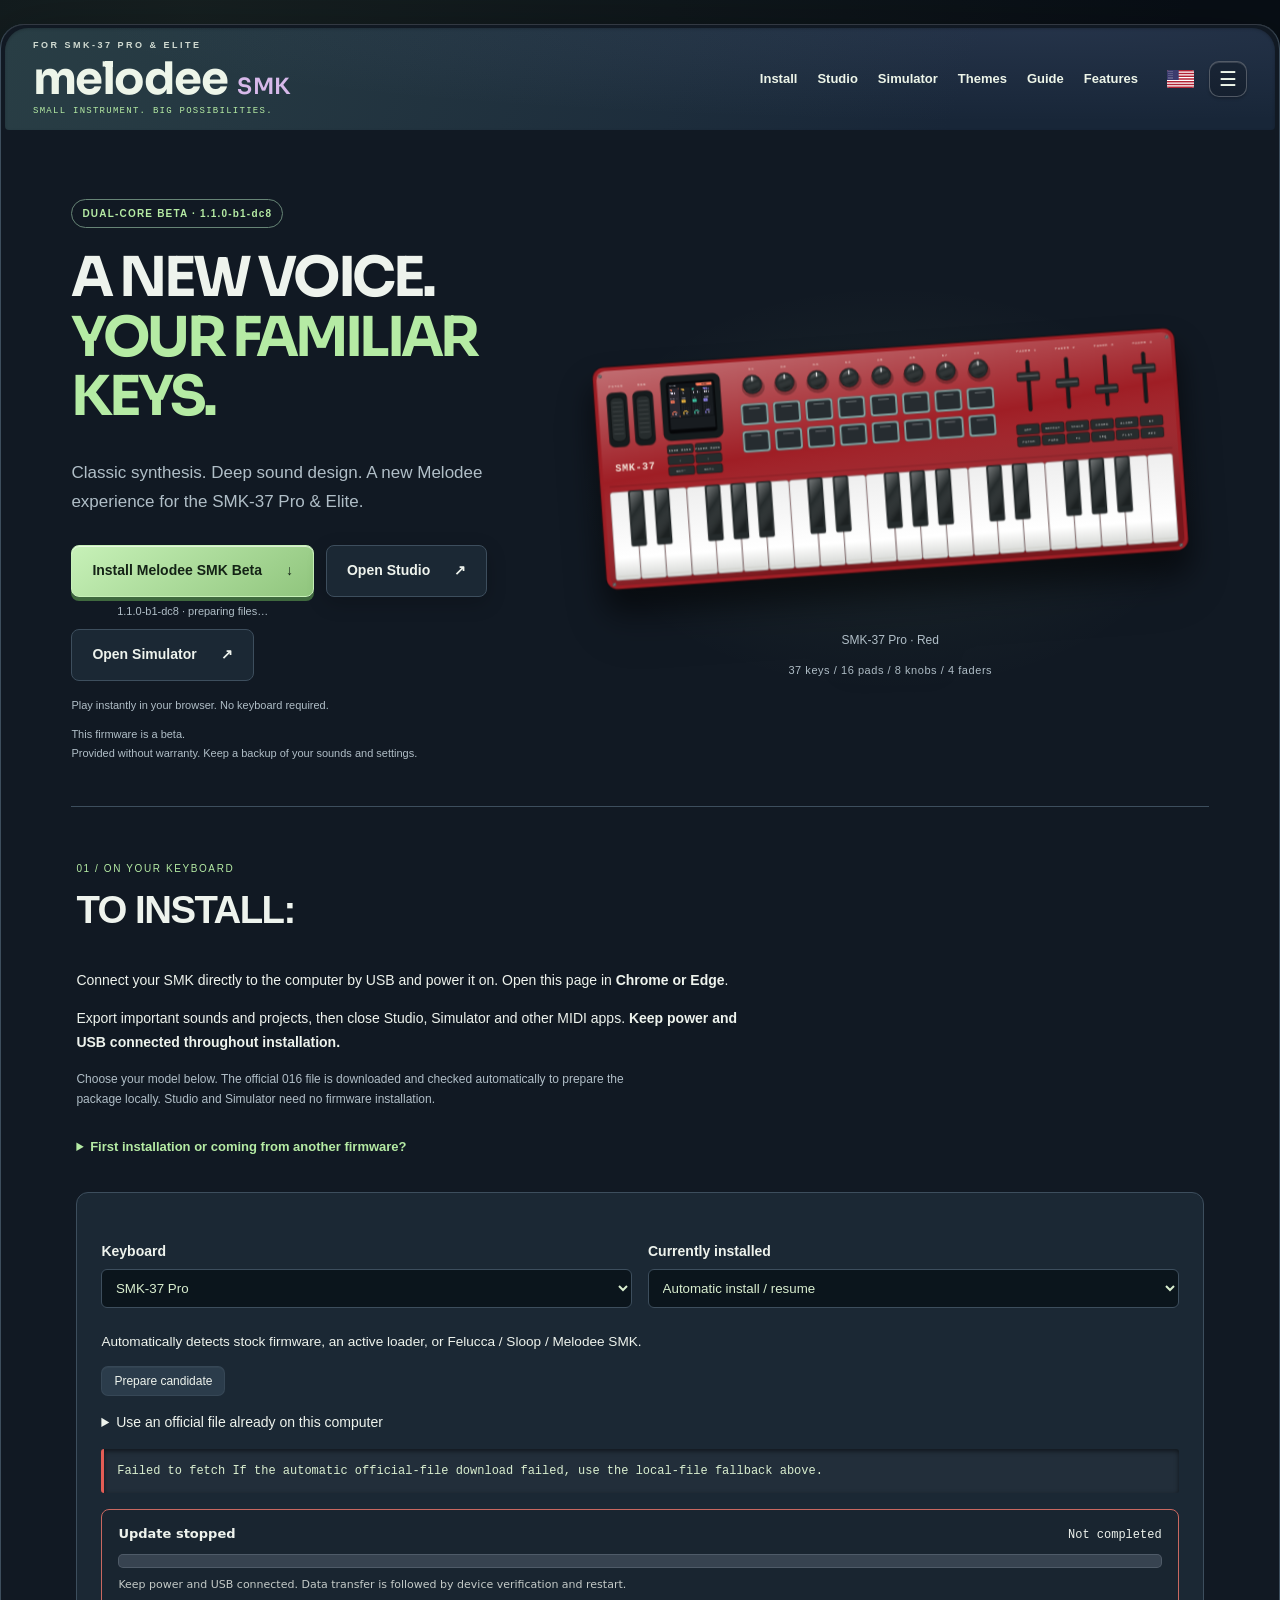
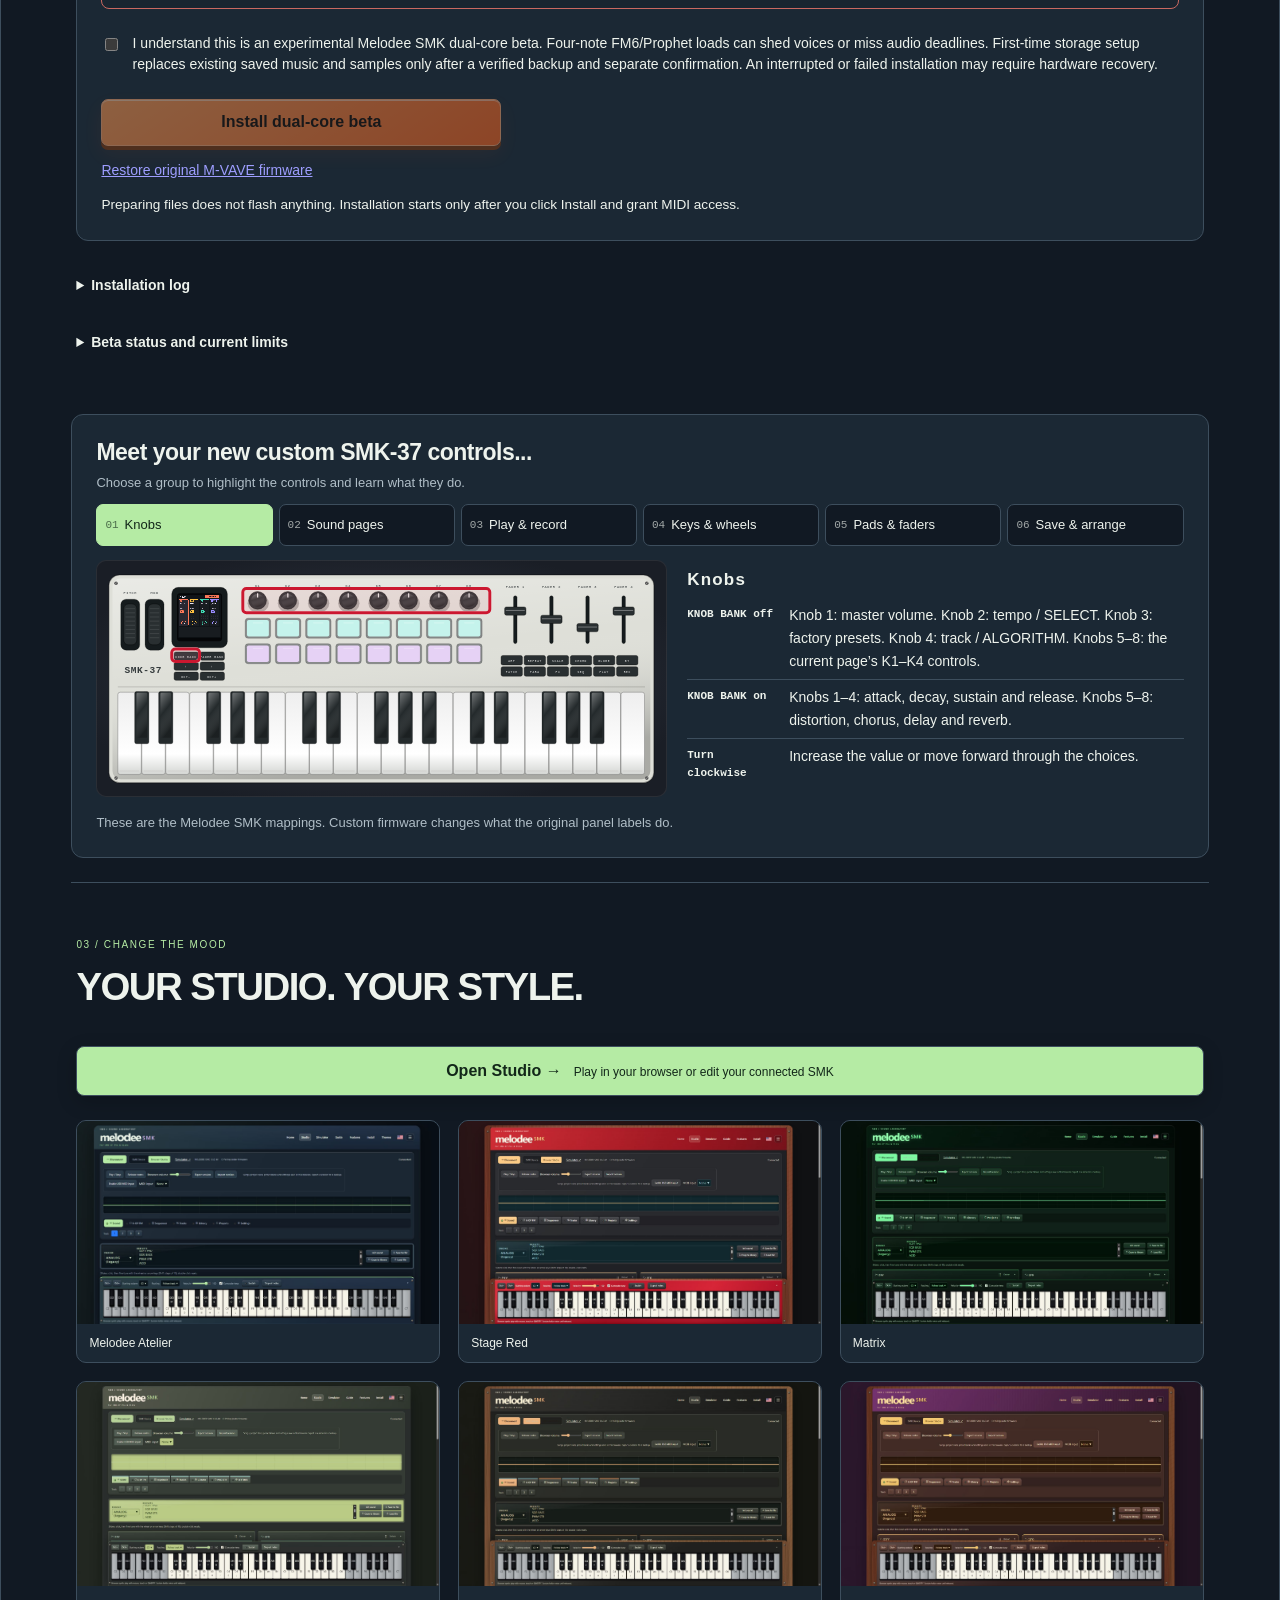
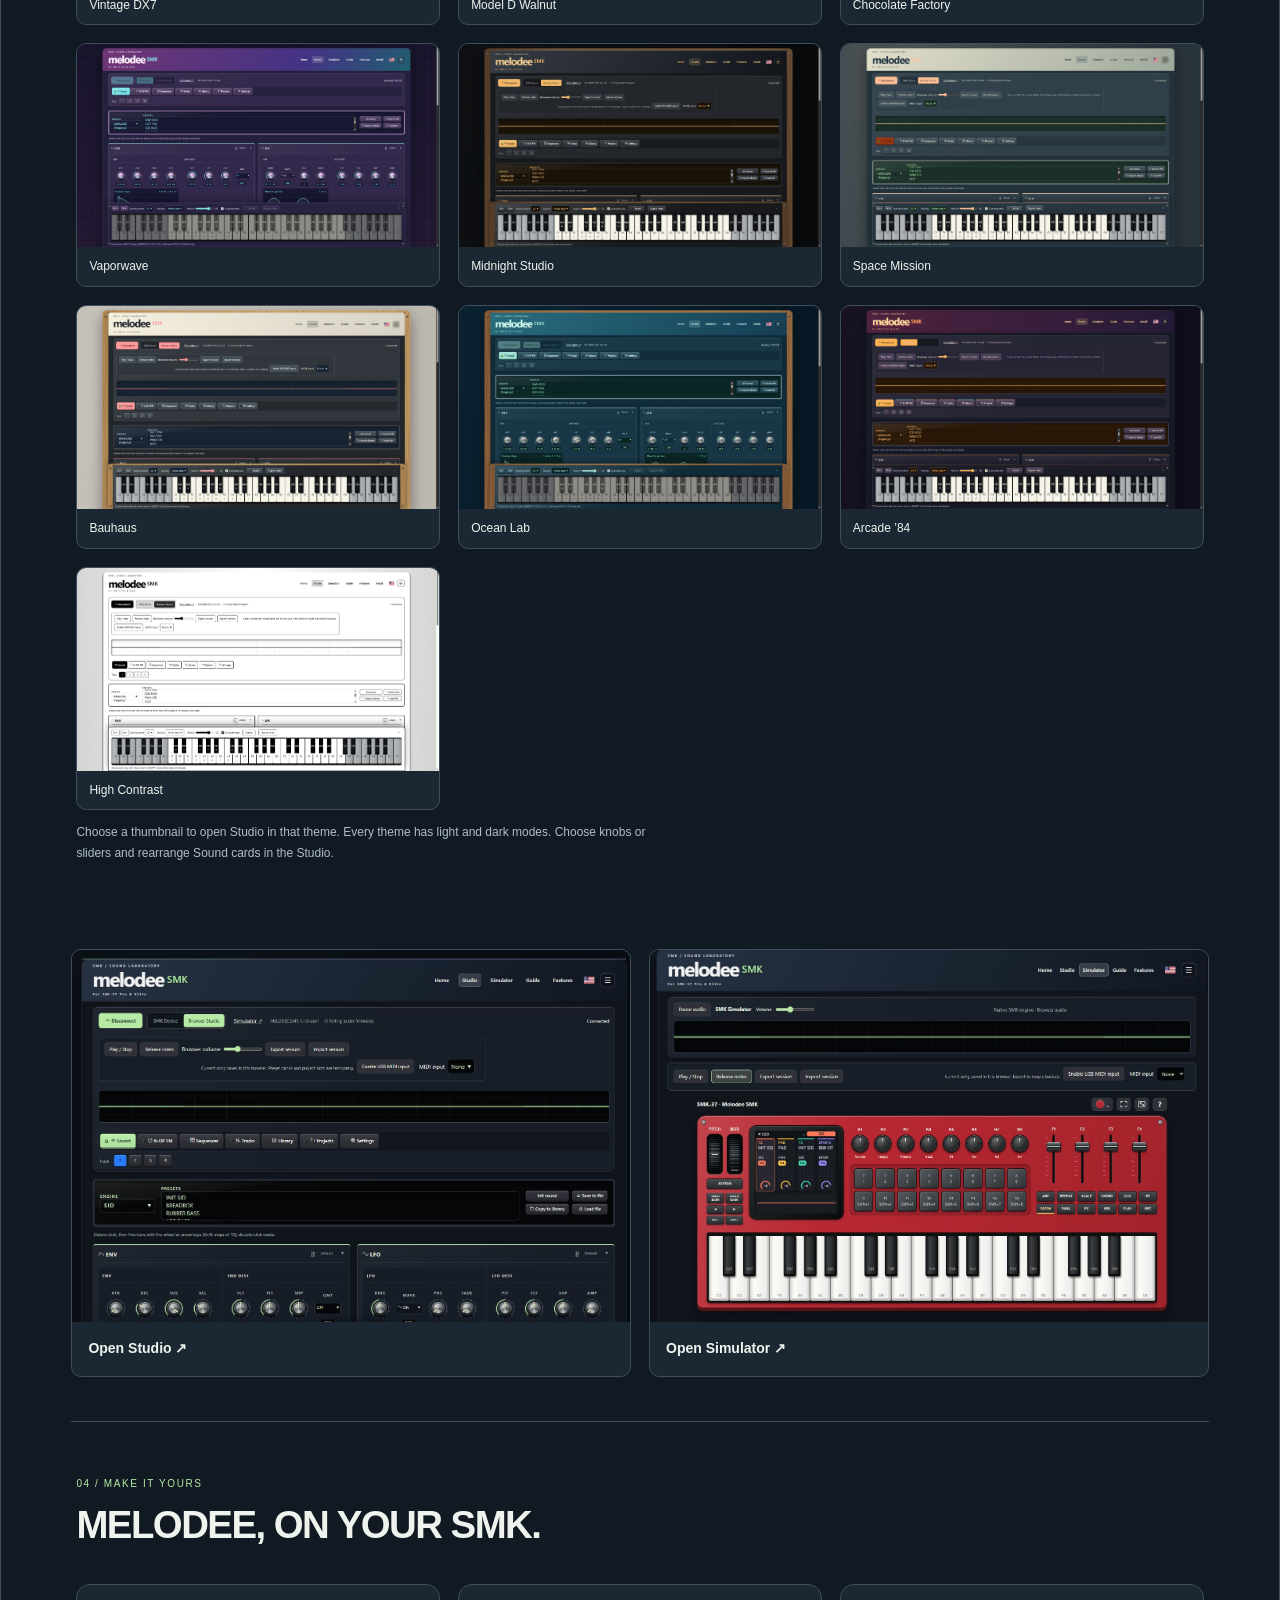
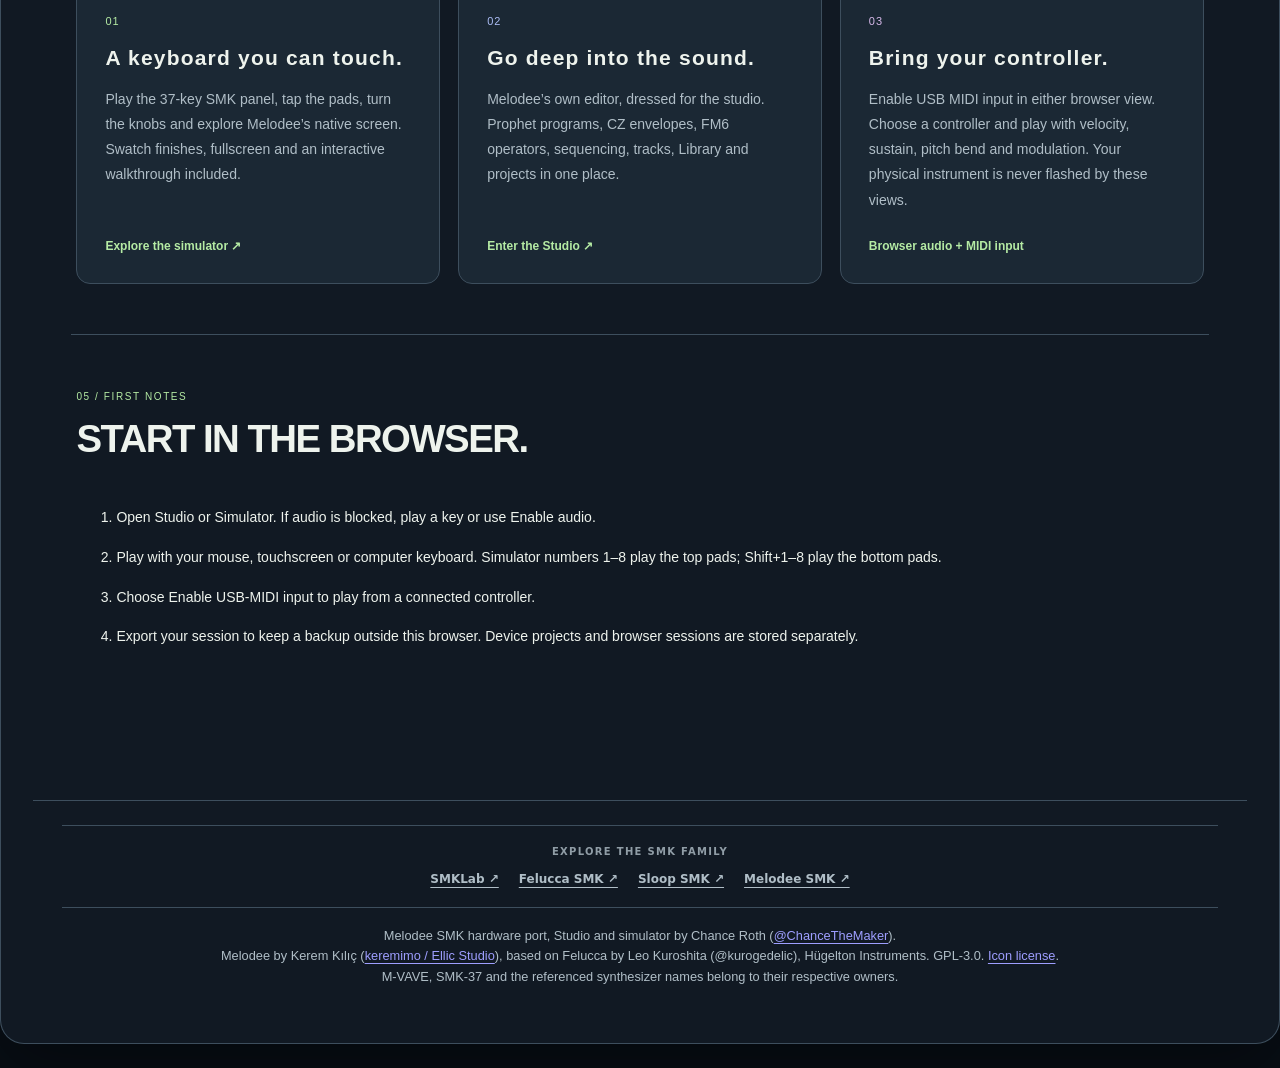
==== commit 4e62fbcc: "Publish Melodee dc8 after cross-firmware USB validation" ====
--- a/web/index.html
+++ b/web/index.html
@@ -1,6 +1,6 @@
 <!doctype html>
 <!-- SPDX-License-Identifier: GPL-3.0-only -->
-<html lang="en"><head><meta charset="utf-8"><meta name="viewport" content="width=device-width,initial-scale=1"><title>Melodee SMK — A new voice for your keyboard</title><meta name="description" content="Explore Melodee SMK: a native synthesizer browser preview, hands-on SMK simulator and deep sound-design Studio for the SMK-37 Pro and Elite."><link rel="icon" type="image/svg+xml" href="favicon.svg"><link rel="stylesheet" href="fonts.css?v=melodee-full1"><link rel="stylesheet" href="skin.css"><link rel="stylesheet" href="interface.css"><link rel="stylesheet" href="melodee.css"><link rel="stylesheet" href="smk-studio.css"><link rel="stylesheet" href="melodee-smk.css?v=dc7-wordmark2"><script src="locales.js"></script><script src="i18n.js"></script><script src="skin.js"></script><script defer src="site-nav.js"></script><link rel="stylesheet" href="smk37-landing.css"><script defer src="smk37-landing.js"></script><link rel="stylesheet" href="installer/installer.css"><link rel="stylesheet" href="melodee-landing.css"><script defer src="panel-guide.js"></script><script defer src="studio-preview.js"></script><script type="module" src="installer/controller.js?v=progress1"></script></head><body class="landing-page installer-page" data-studio-preview-path="screenshots/themes/{skin}-{mode}.jpg"><main id="page-top"><header class="masthead"><div class="brand-row"><div><div class="eyebrow">For SMK-37 Pro &amp; Elite</div><h1><a class="brand-home melodee-wordmark" href="index.html">melodee <span>SMK</span></a></h1><p class="tagline">SMALL INSTRUMENT. BIG POSSIBILITIES.</p></div><nav class="site-nav" aria-label="Main navigation"><a data-nav="firmware" href="#install">Install</a><a data-nav="studio" href="editor.html?audio=1">Studio</a><a data-nav="simulator" href="simulator.html">Simulator</a><a data-nav="themes" href="#themes">Themes</a><a data-nav="manual" href="index.html#guide">Guide</a><a data-nav="features" href="index.html#features">Features</a></nav><div class="brand-links"><button id="lang" class="lang" type="button" aria-label="Language"></button></div></div><div data-appearance class="appearance"></div></header><div class="install-console"><section class="mel-hero"><div class="hero-copy"><span class="release-badge">DUAL-CORE BETA · 1.1.0-b1-dc7</span><h2>A new voice.<br><em>Your familiar keys.</em></h2><p>Classic synthesis. Deep sound design. A new Melodee experience for the SMK-37 Pro &amp; Elite.</p><div class="hero-actions"><div class="install-action"><a class="action install-cta" href="#install">Install Melodee SMK Beta <span>↓</span></a><p class="small candidate-version" id="version">1.1.0-b1-dc7 · preparing files…</p></div><a class="action primary" data-studio-preview href="editor.html?audio=1">Open Studio <span>↗</span></a><a class="action secondary" href="simulator.html">Open Simulator <span>↗</span></a></div><p class="hero-note">Play instantly in your browser. No keyboard required.</p><p class="hero-note">This firmware is a beta.<br>Provided without warranty. Keep a backup of your sounds and settings.</p></div><div class="hero-instrument"><figure class="smk-instrument" data-current-finish="red"><svg viewBox="0 0 960 430" role="img" aria-labelledby="smk-hero-title smk-hero-desc" xmlns="http://www.w3.org/2000/svg">
+<html lang="en"><head><meta charset="utf-8"><meta name="viewport" content="width=device-width,initial-scale=1"><title>Melodee SMK — A new voice for your keyboard</title><meta name="description" content="Explore Melodee SMK: a native synthesizer browser preview, hands-on SMK simulator and deep sound-design Studio for the SMK-37 Pro and Elite."><link rel="icon" type="image/svg+xml" href="favicon.svg"><link rel="stylesheet" href="fonts.css?v=melodee-full1"><link rel="stylesheet" href="skin.css"><link rel="stylesheet" href="interface.css"><link rel="stylesheet" href="melodee.css"><link rel="stylesheet" href="smk-studio.css"><link rel="stylesheet" href="melodee-smk.css?v=dc7-wordmark2"><script src="locales.js"></script><script src="i18n.js"></script><script src="skin.js"></script><script defer src="site-nav.js"></script><link rel="stylesheet" href="smk37-landing.css"><script defer src="smk37-landing.js"></script><link rel="stylesheet" href="installer/installer.css"><link rel="stylesheet" href="melodee-landing.css"><script defer src="panel-guide.js"></script><script defer src="studio-preview.js"></script><script type="module" src="installer/controller.js?v=usb-repair-dc8"></script></head><body class="landing-page installer-page" data-studio-preview-path="screenshots/themes/{skin}-{mode}.jpg"><main id="page-top"><header class="masthead"><div class="brand-row"><div><div class="eyebrow">For SMK-37 Pro &amp; Elite</div><h1><a class="brand-home melodee-wordmark" href="index.html">melodee <span>SMK</span></a></h1><p class="tagline">SMALL INSTRUMENT. BIG POSSIBILITIES.</p></div><nav class="site-nav" aria-label="Main navigation"><a data-nav="firmware" href="#install">Install</a><a data-nav="studio" href="editor.html?audio=1">Studio</a><a data-nav="simulator" href="simulator.html">Simulator</a><a data-nav="themes" href="#themes">Themes</a><a data-nav="manual" href="index.html#guide">Guide</a><a data-nav="features" href="index.html#features">Features</a></nav><div class="brand-links"><button id="lang" class="lang" type="button" aria-label="Language"></button></div></div><div data-appearance class="appearance"></div></header><div class="install-console"><section class="mel-hero"><div class="hero-copy"><span class="release-badge">DUAL-CORE BETA · 1.1.0-b1-dc8</span><h2>A new voice.<br><em>Your familiar keys.</em></h2><p>Classic synthesis. Deep sound design. A new Melodee experience for the SMK-37 Pro &amp; Elite.</p><div class="hero-actions"><div class="install-action"><a class="action install-cta" href="#install">Install Melodee SMK Beta <span>↓</span></a><p class="small candidate-version" id="version">1.1.0-b1-dc8 · preparing files…</p></div><a class="action primary" data-studio-preview href="editor.html?audio=1">Open Studio <span>↗</span></a><a class="action secondary" href="simulator.html">Open Simulator <span>↗</span></a></div><p class="hero-note">Play instantly in your browser. No keyboard required.</p><p class="hero-note">This firmware is a beta.<br>Provided without warranty. Keep a backup of your sounds and settings.</p></div><div class="hero-instrument"><figure class="smk-instrument" data-current-finish="red"><svg viewBox="0 0 960 430" role="img" aria-labelledby="smk-hero-title smk-hero-desc" xmlns="http://www.w3.org/2000/svg">
 <title id="smk-hero-title">SMK-37 Pro Red</title><desc id="smk-hero-desc">37 piano keys, sixteen pads, eight encoders, four faders, pitch and modulation wheels, and a color display.</desc>
 <defs><linearGradient id="smk-sheen" x2=".3" y2="1"><stop stop-color="#fff" stop-opacity=".35"/><stop offset=".48" stop-color="#fff" stop-opacity="0"/><stop offset="1" stop-color="#000" stop-opacity=".24"/></linearGradient><linearGradient id="smk-key" x2="0" y2="1"><stop stop-color="#eee"/><stop offset=".75" stop-color="#fff"/><stop offset="1" stop-color="#d4d6d3"/></linearGradient>
 <g id="smk-hardware"><rect class="smk-chassis" x="20" y="42" width="920" height="351" rx="18"/><rect x="26" y="48" width="908" height="339" rx="14" fill="url(#smk-sheen)"/><rect class="smk-recess" x="40" y="83" width="32" height="86" rx="9"/><rect class="smk-control" x="45" y="91" width="22" height="69" rx="8"/><path d="M48 99h16" stroke="#fff" opacity=".16"/><path d="M48 106h16" stroke="#fff" opacity=".16"/><path d="M48 113h16" stroke="#fff" opacity=".16"/><path d="M48 120h16" stroke="#fff" opacity=".16"/><path d="M48 127h16" stroke="#fff" opacity=".16"/><path d="M48 134h16" stroke="#fff" opacity=".16"/><path d="M48 141h16" stroke="#fff" opacity=".16"/><path d="M48 148h16" stroke="#fff" opacity=".16"/><rect class="smk-recess" x="81" y="83" width="32" height="86" rx="9"/><rect class="smk-control" x="86" y="91" width="22" height="69" rx="8"/><path d="M89 99h16" stroke="#fff" opacity=".16"/><path d="M89 106h16" stroke="#fff" opacity=".16"/><path d="M89 113h16" stroke="#fff" opacity=".16"/><path d="M89 120h16" stroke="#fff" opacity=".16"/><path d="M89 127h16" stroke="#fff" opacity=".16"/><path d="M89 134h16" stroke="#fff" opacity=".16"/><path d="M89 141h16" stroke="#fff" opacity=".16"/><path d="M89 148h16" stroke="#fff" opacity=".16"/><text class="smk-ink" x="56" y="75">PITCH</text><text class="smk-ink" x="97" y="75">MOD</text><rect class="smk-recess" x="126" y="63" width="94" height="102" rx="11"/><rect x="135" y="73" width="76" height="81" rx="5" fill="#050608"/><image href="melodee-screen.png" x="137" y="76" width="72" height="72" style="image-rendering:pixelated" aria-label="Melodee four-track overview"/><rect class="smk-control smk-soft-button" x="130" y="172" width="41" height="14" rx="3"/><text class="smk-control-label" x="150" y="182">KNOB BANK</text><rect class="smk-control smk-soft-button" x="174" y="172" width="41" height="14" rx="3"/><text class="smk-control-label" x="194" y="182">FADER BANK</text><rect class="smk-control smk-soft-button" x="130" y="189" width="41" height="14" rx="3"/><text class="smk-control-label" x="150" y="199">‹</text><rect class="smk-control smk-soft-button" x="174" y="189" width="41" height="14" rx="3"/><text class="smk-control-label" x="194" y="199">›</text><rect class="smk-control smk-soft-button" x="130" y="206" width="41" height="14" rx="3"/><text class="smk-control-label" x="150" y="216">OCT−</text><rect class="smk-control smk-soft-button" x="174" y="206" width="41" height="14" rx="3"/><text class="smk-control-label" x="194" y="216">OCT+</text><text class="smk-ink" x="271" y="63">K1</text><ellipse cx="272" cy="90" rx="18" ry="16" fill="#000" opacity=".25"/><circle class="smk-control" cx="271" cy="85" r="15"/><circle cx="271" cy="85" r="11" fill="url(#smk-sheen)"/><path d="M271 73v7" stroke="#eee" stroke-width="2"/><rect class="smk-pad-edge" x="250" y="115" width="43" height="34" rx="5"/><rect class="smk-pad smk-pad-0" x="253" y="118" width="37" height="28" rx="3"/><path d="M263 123h17" stroke="#fff" opacity=".5"/><rect class="smk-pad-edge" x="250" y="158" width="43" height="34" rx="5"/><rect class="smk-pad smk-pad-1" x="253" y="161" width="37" height="28" rx="3"/><path d="M263 166h17" stroke="#fff" opacity=".5"/><text class="smk-ink" x="322" y="63">K2</text><ellipse cx="323" cy="90" rx="18" ry="16" fill="#000" opacity=".25"/><circle class="smk-control" cx="322" cy="85" r="15"/><circle cx="322" cy="85" r="11" fill="url(#smk-sheen)"/><path d="M322 73v7" stroke="#eee" stroke-width="2"/><rect class="smk-pad-edge" x="301" y="115" width="43" height="34" rx="5"/><rect class="smk-pad smk-pad-0" x="304" y="118" width="37" height="28" rx="3"/><path d="M314 123h17" stroke="#fff" opacity=".5"/><rect class="smk-pad-edge" x="301" y="158" width="43" height="34" rx="5"/><rect class="smk-pad smk-pad-1" x="304" y="161" width="37" height="28" rx="3"/><path d="M314 166h17" stroke="#fff" opacity=".5"/><text class="smk-ink" x="373" y="63">K3</text><ellipse cx="374" cy="90" rx="18" ry="16" fill="#000" opacity=".25"/><circle class="smk-control" cx="373" cy="85" r="15"/><circle cx="373" cy="85" r="11" fill="url(#smk-sheen)"/><path d="M373 73v7" stroke="#eee" stroke-width="2"/><rect class="smk-pad-edge" x="352" y="115" width="43" height="34" rx="5"/><rect class="smk-pad smk-pad-0" x="355" y="118" width="37" height="28" rx="3"/><path d="M365 123h17" stroke="#fff" opacity=".5"/><rect class="smk-pad-edge" x="352" y="158" width="43" height="34" rx="5"/><rect class="smk-pad smk-pad-1" x="355" y="161" width="37" height="28" rx="3"/><path d="M365 166h17" stroke="#fff" opacity=".5"/><text class="smk-ink" x="424" y="63">K4</text><ellipse cx="425" cy="90" rx="18" ry="16" fill="#000" opacity=".25"/><circle class="smk-control" cx="424" cy="85" r="15"/><circle cx="424" cy="85" r="11" fill="url(#smk-sheen)"/><path d="M424 73v7" stroke="#eee" stroke-width="2"/><rect class="smk-pad-edge" x="403" y="115" width="43" height="34" rx="5"/><rect class="smk-pad smk-pad-0" x="406" y="118" width="37" height="28" rx="3"/><path d="M416 123h17" stroke="#fff" opacity=".5"/><rect class="smk-pad-edge" x="403" y="158" width="43" height="34" rx="5"/><rect class="smk-pad smk-pad-1" x="406" y="161" width="37" height="28" rx="3"/><path d="M416 166h17" stroke="#fff" opacity=".5"/><text class="smk-ink" x="475" y="63">K5</text><ellipse cx="476" cy="90" rx="18" ry="16" fill="#000" opacity=".25"/><circle class="smk-control" cx="475" cy="85" r="15"/><circle cx="475" cy="85" r="11" fill="url(#smk-sheen)"/><path d="M475 73v7" stroke="#eee" stroke-width="2"/><rect class="smk-pad-edge" x="454" y="115" width="43" height="34" rx="5"/><rect class="smk-pad smk-pad-0" x="457" y="118" width="37" height="28" rx="3"/><path d="M467 123h17" stroke="#fff" opacity=".5"/><rect class="smk-pad-edge" x="454" y="158" width="43" height="34" rx="5"/><rect class="smk-pad smk-pad-1" x="457" y="161" width="37" height="28" rx="3"/><path d="M467 166h17" stroke="#fff" opacity=".5"/><text class="smk-ink" x="526" y="63">K6</text><ellipse cx="527" cy="90" rx="18" ry="16" fill="#000" opacity=".25"/><circle class="smk-control" cx="526" cy="85" r="15"/><circle cx="526" cy="85" r="11" fill="url(#smk-sheen)"/><path d="M526 73v7" stroke="#eee" stroke-width="2"/><rect class="smk-pad-edge" x="505" y="115" width="43" height="34" rx="5"/><rect class="smk-pad smk-pad-0" x="508" y="118" width="37" height="28" rx="3"/><path d="M518 123h17" stroke="#fff" opacity=".5"/><rect class="smk-pad-edge" x="505" y="158" width="43" height="34" rx="5"/><rect class="smk-pad smk-pad-1" x="508" y="161" width="37" height="28" rx="3"/><path d="M518 166h17" stroke="#fff" opacity=".5"/><text class="smk-ink" x="577" y="63">K7</text><ellipse cx="578" cy="90" rx="18" ry="16" fill="#000" opacity=".25"/><circle class="smk-control" cx="577" cy="85" r="15"/><circle cx="577" cy="85" r="11" fill="url(#smk-sheen)"/><path d="M577 73v7" stroke="#eee" stroke-width="2"/><rect class="smk-pad-edge" x="556" y="115" width="43" height="34" rx="5"/><rect class="smk-pad smk-pad-0" x="559" y="118" width="37" height="28" rx="3"/><path d="M569 123h17" stroke="#fff" opacity=".5"/><rect class="smk-pad-edge" x="556" y="158" width="43" height="34" rx="5"/><rect class="smk-pad smk-pad-1" x="559" y="161" width="37" height="28" rx="3"/><path d="M569 166h17" stroke="#fff" opacity=".5"/><text class="smk-ink" x="628" y="63">K8</text><ellipse cx="629" cy="90" rx="18" ry="16" fill="#000" opacity=".25"/><circle class="smk-control" cx="628" cy="85" r="15"/><circle cx="628" cy="85" r="11" fill="url(#smk-sheen)"/><path d="M628 73v7" stroke="#eee" stroke-width="2"/><rect class="smk-pad-edge" x="607" y="115" width="43" height="34" rx="5"/><rect class="smk-pad smk-pad-0" x="610" y="118" width="37" height="28" rx="3"/><path d="M620 123h17" stroke="#fff" opacity=".5"/><rect class="smk-pad-edge" x="607" y="158" width="43" height="34" rx="5"/><rect class="smk-pad smk-pad-1" x="610" y="161" width="37" height="28" rx="3"/><path d="M620 166h17" stroke="#fff" opacity=".5"/><text class="smk-ink" x="706" y="64">FADER 1</text><rect class="smk-recess" x="703" y="77" width="6" height="81" rx="3"/><rect class="smk-control smk-soft-button" x="688" y="96" width="36" height="14" rx="3"/><path d="M690 102h32" stroke="#ddd" opacity=".7"/><text class="smk-ink" x="767" y="64">FADER 2</text><rect class="smk-recess" x="764" y="77" width="6" height="81" rx="3"/><rect class="smk-control smk-soft-button" x="749" y="110" width="36" height="14" rx="3"/><path d="M751 116h32" stroke="#ddd" opacity=".7"/><text class="smk-ink" x="828" y="64">FADER 3</text><rect class="smk-recess" x="825" y="77" width="6" height="81" rx="3"/><rect class="smk-control smk-soft-button" x="810" y="124" width="36" height="14" rx="3"/><path d="M812 130h32" stroke="#ddd" opacity=".7"/><text class="smk-ink" x="889" y="64">FADER 4</text><rect class="smk-recess" x="886" y="77" width="6" height="81" rx="3"/><rect class="smk-control smk-soft-button" x="871" y="96" width="36" height="14" rx="3"/><path d="M873 102h32" stroke="#ddd" opacity=".7"/><rect class="smk-control smk-soft-button" x="682" y="178" width="36" height="16" rx="3"/><text class="smk-control-label" x="700" y="189">ARP</text><rect class="smk-control smk-soft-button" x="721" y="178" width="36" height="16" rx="3"/><text class="smk-control-label" x="739" y="189">REPEAT</text><rect class="smk-control smk-soft-button" x="760" y="178" width="36" height="16" rx="3"/><text class="smk-control-label" x="778" y="189">SCALE</text><rect class="smk-control smk-soft-button" x="799" y="178" width="36" height="16" rx="3"/><text class="smk-control-label" x="817" y="189">CHORD</text><rect class="smk-control smk-soft-button" x="838" y="178" width="36" height="16" rx="3"/><text class="smk-control-label" x="856" y="189">GLOBE</text><rect class="smk-control smk-soft-button" x="877" y="178" width="36" height="16" rx="3"/><text class="smk-control-label" x="895" y="189">BT</text><rect class="smk-control smk-soft-button" x="682" y="197" width="36" height="16" rx="3"/><text class="smk-control-label" x="700" y="208">PATCH</text><rect class="smk-control smk-soft-button" x="721" y="197" width="36" height="16" rx="3"/><text class="smk-control-label" x="739" y="208">PARA</text><rect class="smk-control smk-soft-button" x="760" y="197" width="36" height="16" rx="3"/><text class="smk-control-label" x="778" y="208">FX</text><rect class="smk-control smk-soft-button" x="799" y="197" width="36" height="16" rx="3"/><text class="smk-control-label" x="817" y="208">SEQ</text><rect class="smk-control smk-soft-button" x="838" y="197" width="36" height="16" rx="3"/><text class="smk-control-label" x="856" y="208">PLAY</text><rect class="smk-control smk-soft-button" x="877" y="197" width="36" height="16" rx="3"/><text class="smk-control-label" x="895" y="208">REC</text><text class="smk-wordmark smk-ink" x="78" y="208">SMK-37</text><path d="M35 231h890" stroke="#000" opacity=".25"/><rect class="smk-white-key" x="35.00" y="240" width="39.7" height="139" rx="4"/><path d="M38.00 373h33" stroke="#c8c8c3"/><rect class="smk-white-key" x="75.45" y="240" width="39.7" height="139" rx="4"/><path d="M78.45 373h33" stroke="#c8c8c3"/><rect class="smk-white-key" x="115.90" y="240" width="39.7" height="139" rx="4"/><path d="M118.90 373h33" stroke="#c8c8c3"/><rect class="smk-white-key" x="156.35" y="240" width="39.7" height="139" rx="4"/><path d="M159.35 373h33" stroke="#c8c8c3"/><rect class="smk-white-key" x="196.80" y="240" width="39.7" height="139" rx="4"/><path d="M199.80 373h33" stroke="#c8c8c3"/><rect class="smk-white-key" x="237.25" y="240" width="39.7" height="139" rx="4"/><path d="M240.25 373h33" stroke="#c8c8c3"/><rect class="smk-white-key" x="277.70" y="240" width="39.7" height="139" rx="4"/><path d="M280.70 373h33" stroke="#c8c8c3"/><rect class="smk-white-key" x="318.15" y="240" width="39.7" height="139" rx="4"/><path d="M321.15 373h33" stroke="#c8c8c3"/><rect class="smk-white-key" x="358.60" y="240" width="39.7" height="139" rx="4"/><path d="M361.60 373h33" stroke="#c8c8c3"/><rect class="smk-white-key" x="399.05" y="240" width="39.7" height="139" rx="4"/><path d="M402.05 373h33" stroke="#c8c8c3"/><rect class="smk-white-key" x="439.50" y="240" width="39.7" height="139" rx="4"/><path d="M442.50 373h33" stroke="#c8c8c3"/><rect class="smk-white-key" x="479.95" y="240" width="39.7" height="139" rx="4"/><path d="M482.95 373h33" stroke="#c8c8c3"/><rect class="smk-white-key" x="520.40" y="240" width="39.7" height="139" rx="4"/><path d="M523.40 373h33" stroke="#c8c8c3"/><rect class="smk-white-key" x="560.85" y="240" width="39.7" height="139" rx="4"/><path d="M563.85 373h33" stroke="#c8c8c3"/><rect class="smk-white-key" x="601.30" y="240" width="39.7" height="139" rx="4"/><path d="M604.30 373h33" stroke="#c8c8c3"/><rect class="smk-white-key" x="641.75" y="240" width="39.7" height="139" rx="4"/><path d="M644.75 373h33" stroke="#c8c8c3"/><rect class="smk-white-key" x="682.20" y="240" width="39.7" height="139" rx="4"/><path d="M685.20 373h33" stroke="#c8c8c3"/><rect class="smk-white-key" x="722.65" y="240" width="39.7" height="139" rx="4"/><path d="M725.65 373h33" stroke="#c8c8c3"/><rect class="smk-white-key" x="763.10" y="240" width="39.7" height="139" rx="4"/><path d="M766.10 373h33" stroke="#c8c8c3"/><rect class="smk-white-key" x="803.55" y="240" width="39.7" height="139" rx="4"/><path d="M806.55 373h33" stroke="#c8c8c3"/><rect class="smk-white-key" x="844.00" y="240" width="39.7" height="139" rx="4"/><path d="M847.00 373h33" stroke="#c8c8c3"/><rect class="smk-white-key" x="884.45" y="240" width="39.7" height="139" rx="4"/><path d="M887.45 373h33" stroke="#c8c8c3"/><rect class="smk-black-key" x="63.45" y="239" width="24" height="88" rx="3"/><rect x="66.45" y="241" width="18" height="76" rx="2" fill="url(#smk-sheen)"/><rect class="smk-black-key" x="103.90" y="239" width="24" height="88" rx="3"/><rect x="106.90" y="241" width="18" height="76" rx="2" fill="url(#smk-sheen)"/><rect class="smk-black-key" x="184.80" y="239" width="24" height="88" rx="3"/><rect x="187.80" y="241" width="18" height="76" rx="2" fill="url(#smk-sheen)"/><rect class="smk-black-key" x="225.25" y="239" width="24" height="88" rx="3"/><rect x="228.25" y="241" width="18" height="76" rx="2" fill="url(#smk-sheen)"/><rect class="smk-black-key" x="265.70" y="239" width="24" height="88" rx="3"/><rect x="268.70" y="241" width="18" height="76" rx="2" fill="url(#smk-sheen)"/><rect class="smk-black-key" x="346.60" y="239" width="24" height="88" rx="3"/><rect x="349.60" y="241" width="18" height="76" rx="2" fill="url(#smk-sheen)"/><rect class="smk-black-key" x="387.05" y="239" width="24" height="88" rx="3"/><rect x="390.05" y="241" width="18" height="76" rx="2" fill="url(#smk-sheen)"/><rect class="smk-black-key" x="467.95" y="239" width="24" height="88" rx="3"/><rect x="470.95" y="241" width="18" height="76" rx="2" fill="url(#smk-sheen)"/><rect class="smk-black-key" x="508.40" y="239" width="24" height="88" rx="3"/><rect x="511.40" y="241" width="18" height="76" rx="2" fill="url(#smk-sheen)"/><rect class="smk-black-key" x="548.85" y="239" width="24" height="88" rx="3"/><rect x="551.85" y="241" width="18" height="76" rx="2" fill="url(#smk-sheen)"/><rect class="smk-black-key" x="629.75" y="239" width="24" height="88" rx="3"/><rect x="632.75" y="241" width="18" height="76" rx="2" fill="url(#smk-sheen)"/><rect class="smk-black-key" x="670.20" y="239" width="24" height="88" rx="3"/><rect x="673.20" y="241" width="18" height="76" rx="2" fill="url(#smk-sheen)"/><rect class="smk-black-key" x="751.10" y="239" width="24" height="88" rx="3"/><rect x="754.10" y="241" width="18" height="76" rx="2" fill="url(#smk-sheen)"/><rect class="smk-black-key" x="791.55" y="239" width="24" height="88" rx="3"/><rect x="794.55" y="241" width="18" height="76" rx="2" fill="url(#smk-sheen)"/><rect class="smk-black-key" x="832.00" y="239" width="24" height="88" rx="3"/><rect x="835.00" y="241" width="18" height="76" rx="2" fill="url(#smk-sheen)"/><circle cx="32" cy="56" r="3" fill="#555"/><path d="M30.5 57.5l3-3" stroke="#ddd" stroke-width=".7"/><circle cx="928" cy="56" r="3" fill="#555"/><path d="M926.5 57.5l3-3" stroke="#ddd" stroke-width=".7"/><circle cx="32" cy="385" r="3" fill="#555"/><path d="M30.5 386.5l3-3" stroke="#ddd" stroke-width=".7"/><circle cx="928" cy="385" r="3" fill="#555"/><path d="M926.5 386.5l3-3" stroke="#ddd" stroke-width=".7"/></g><g id="smk-wire-hardware" class="smk-wire-shapes"><rect class="smk-chassis" x="20" y="42" width="920" height="351" rx="18"/><rect x="26" y="48" width="908" height="339" rx="14" fill="url(#smk-sheen)"/><rect class="smk-recess" x="40" y="83" width="32" height="86" rx="9"/><rect class="smk-control" x="45" y="91" width="22" height="69" rx="8"/><path d="M48 99h16" stroke="#fff" opacity=".16"/><path d="M48 106h16" stroke="#fff" opacity=".16"/><path d="M48 113h16" stroke="#fff" opacity=".16"/><path d="M48 120h16" stroke="#fff" opacity=".16"/><path d="M48 127h16" stroke="#fff" opacity=".16"/><path d="M48 134h16" stroke="#fff" opacity=".16"/><path d="M48 141h16" stroke="#fff" opacity=".16"/><path d="M48 148h16" stroke="#fff" opacity=".16"/><rect class="smk-recess" x="81" y="83" width="32" height="86" rx="9"/><rect class="smk-control" x="86" y="91" width="22" height="69" rx="8"/><path d="M89 99h16" stroke="#fff" opacity=".16"/><path d="M89 106h16" stroke="#fff" opacity=".16"/><path d="M89 113h16" stroke="#fff" opacity=".16"/><path d="M89 120h16" stroke="#fff" opacity=".16"/><path d="M89 127h16" stroke="#fff" opacity=".16"/><path d="M89 134h16" stroke="#fff" opacity=".16"/><path d="M89 141h16" stroke="#fff" opacity=".16"/><path d="M89 148h16" stroke="#fff" opacity=".16"/><text class="smk-ink" x="56" y="75">PITCH</text><text class="smk-ink" x="97" y="75">MOD</text><rect class="smk-recess" x="126" y="63" width="94" height="102" rx="11"/><rect x="135" y="73" width="76" height="81" rx="5" fill="#050608"/><image href="melodee-screen.png" x="137" y="76" width="72" height="72" style="image-rendering:pixelated" aria-label="Melodee four-track overview"/><rect class="smk-control smk-soft-button" x="130" y="172" width="41" height="14" rx="3"/><text class="smk-control-label" x="150" y="182">KNOB BANK</text><rect class="smk-control smk-soft-button" x="174" y="172" width="41" height="14" rx="3"/><text class="smk-control-label" x="194" y="182">FADER BANK</text><rect class="smk-control smk-soft-button" x="130" y="189" width="41" height="14" rx="3"/><text class="smk-control-label" x="150" y="199">‹</text><rect class="smk-control smk-soft-button" x="174" y="189" width="41" height="14" rx="3"/><text class="smk-control-label" x="194" y="199">›</text><rect class="smk-control smk-soft-button" x="130" y="206" width="41" height="14" rx="3"/><text class="smk-control-label" x="150" y="216">OCT−</text><rect class="smk-control smk-soft-button" x="174" y="206" width="41" height="14" rx="3"/><text class="smk-control-label" x="194" y="216">OCT+</text><text class="smk-ink" x="271" y="63">K1</text><ellipse cx="272" cy="90" rx="18" ry="16" fill="#000" opacity=".25"/><circle class="smk-control" cx="271" cy="85" r="15"/><circle cx="271" cy="85" r="11" fill="url(#smk-sheen)"/><path d="M271 73v7" stroke="#eee" stroke-width="2"/><rect class="smk-pad-edge" x="250" y="115" width="43" height="34" rx="5"/><rect class="smk-pad smk-pad-0" x="253" y="118" width="37" height="28" rx="3"/><path d="M263 123h17" stroke="#fff" opacity=".5"/><rect class="smk-pad-edge" x="250" y="158" width="43" height="34" rx="5"/><rect class="smk-pad smk-pad-1" x="253" y="161" width="37" height="28" rx="3"/><path d="M263 166h17" stroke="#fff" opacity=".5"/><text class="smk-ink" x="322" y="63">K2</text><ellipse cx="323" cy="90" rx="18" ry="16" fill="#000" opacity=".25"/><circle class="smk-control" cx="322" cy="85" r="15"/><circle cx="322" cy="85" r="11" fill="url(#smk-sheen)"/><path d="M322 73v7" stroke="#eee" stroke-width="2"/><rect class="smk-pad-edge" x="301" y="115" width="43" height="34" rx="5"/><rect class="smk-pad smk-pad-0" x="304" y="118" width="37" height="28" rx="3"/><path d="M314 123h17" stroke="#fff" opacity=".5"/><rect class="smk-pad-edge" x="301" y="158" width="43" height="34" rx="5"/><rect class="smk-pad smk-pad-1" x="304" y="161" width="37" height="28" rx="3"/><path d="M314 166h17" stroke="#fff" opacity=".5"/><text class="smk-ink" x="373" y="63">K3</text><ellipse cx="374" cy="90" rx="18" ry="16" fill="#000" opacity=".25"/><circle class="smk-control" cx="373" cy="85" r="15"/><circle cx="373" cy="85" r="11" fill="url(#smk-sheen)"/><path d="M373 73v7" stroke="#eee" stroke-width="2"/><rect class="smk-pad-edge" x="352" y="115" width="43" height="34" rx="5"/><rect class="smk-pad smk-pad-0" x="355" y="118" width="37" height="28" rx="3"/><path d="M365 123h17" stroke="#fff" opacity=".5"/><rect class="smk-pad-edge" x="352" y="158" width="43" height="34" rx="5"/><rect class="smk-pad smk-pad-1" x="355" y="161" width="37" height="28" rx="3"/><path d="M365 166h17" stroke="#fff" opacity=".5"/><text class="smk-ink" x="424" y="63">K4</text><ellipse cx="425" cy="90" rx="18" ry="16" fill="#000" opacity=".25"/><circle class="smk-control" cx="424" cy="85" r="15"/><circle cx="424" cy="85" r="11" fill="url(#smk-sheen)"/><path d="M424 73v7" stroke="#eee" stroke-width="2"/><rect class="smk-pad-edge" x="403" y="115" width="43" height="34" rx="5"/><rect class="smk-pad smk-pad-0" x="406" y="118" width="37" height="28" rx="3"/><path d="M416 123h17" stroke="#fff" opacity=".5"/><rect class="smk-pad-edge" x="403" y="158" width="43" height="34" rx="5"/><rect class="smk-pad smk-pad-1" x="406" y="161" width="37" height="28" rx="3"/><path d="M416 166h17" stroke="#fff" opacity=".5"/><text class="smk-ink" x="475" y="63">K5</text><ellipse cx="476" cy="90" rx="18" ry="16" fill="#000" opacity=".25"/><circle class="smk-control" cx="475" cy="85" r="15"/><circle cx="475" cy="85" r="11" fill="url(#smk-sheen)"/><path d="M475 73v7" stroke="#eee" stroke-width="2"/><rect class="smk-pad-edge" x="454" y="115" width="43" height="34" rx="5"/><rect class="smk-pad smk-pad-0" x="457" y="118" width="37" height="28" rx="3"/><path d="M467 123h17" stroke="#fff" opacity=".5"/><rect class="smk-pad-edge" x="454" y="158" width="43" height="34" rx="5"/><rect class="smk-pad smk-pad-1" x="457" y="161" width="37" height="28" rx="3"/><path d="M467 166h17" stroke="#fff" opacity=".5"/><text class="smk-ink" x="526" y="63">K6</text><ellipse cx="527" cy="90" rx="18" ry="16" fill="#000" opacity=".25"/><circle class="smk-control" cx="526" cy="85" r="15"/><circle cx="526" cy="85" r="11" fill="url(#smk-sheen)"/><path d="M526 73v7" stroke="#eee" stroke-width="2"/><rect class="smk-pad-edge" x="505" y="115" width="43" height="34" rx="5"/><rect class="smk-pad smk-pad-0" x="508" y="118" width="37" height="28" rx="3"/><path d="M518 123h17" stroke="#fff" opacity=".5"/><rect class="smk-pad-edge" x="505" y="158" width="43" height="34" rx="5"/><rect class="smk-pad smk-pad-1" x="508" y="161" width="37" height="28" rx="3"/><path d="M518 166h17" stroke="#fff" opacity=".5"/><text class="smk-ink" x="577" y="63">K7</text><ellipse cx="578" cy="90" rx="18" ry="16" fill="#000" opacity=".25"/><circle class="smk-control" cx="577" cy="85" r="15"/><circle cx="577" cy="85" r="11" fill="url(#smk-sheen)"/><path d="M577 73v7" stroke="#eee" stroke-width="2"/><rect class="smk-pad-edge" x="556" y="115" width="43" height="34" rx="5"/><rect class="smk-pad smk-pad-0" x="559" y="118" width="37" height="28" rx="3"/><path d="M569 123h17" stroke="#fff" opacity=".5"/><rect class="smk-pad-edge" x="556" y="158" width="43" height="34" rx="5"/><rect class="smk-pad smk-pad-1" x="559" y="161" width="37" height="28" rx="3"/><path d="M569 166h17" stroke="#fff" opacity=".5"/><text class="smk-ink" x="628" y="63">K8</text><ellipse cx="629" cy="90" rx="18" ry="16" fill="#000" opacity=".25"/><circle class="smk-control" cx="628" cy="85" r="15"/><circle cx="628" cy="85" r="11" fill="url(#smk-sheen)"/><path d="M628 73v7" stroke="#eee" stroke-width="2"/><rect class="smk-pad-edge" x="607" y="115" width="43" height="34" rx="5"/><rect class="smk-pad smk-pad-0" x="610" y="118" width="37" height="28" rx="3"/><path d="M620 123h17" stroke="#fff" opacity=".5"/><rect class="smk-pad-edge" x="607" y="158" width="43" height="34" rx="5"/><rect class="smk-pad smk-pad-1" x="610" y="161" width="37" height="28" rx="3"/><path d="M620 166h17" stroke="#fff" opacity=".5"/><text class="smk-ink" x="706" y="64">FADER 1</text><rect class="smk-recess" x="703" y="77" width="6" height="81" rx="3"/><rect class="smk-control smk-soft-button" x="688" y="96" width="36" height="14" rx="3"/><path d="M690 102h32" stroke="#ddd" opacity=".7"/><text class="smk-ink" x="767" y="64">FADER 2</text><rect class="smk-recess" x="764" y="77" width="6" height="81" rx="3"/><rect class="smk-control smk-soft-button" x="749" y="110" width="36" height="14" rx="3"/><path d="M751 116h32" stroke="#ddd" opacity=".7"/><text class="smk-ink" x="828" y="64">FADER 3</text><rect class="smk-recess" x="825" y="77" width="6" height="81" rx="3"/><rect class="smk-control smk-soft-button" x="810" y="124" width="36" height="14" rx="3"/><path d="M812 130h32" stroke="#ddd" opacity=".7"/><text class="smk-ink" x="889" y="64">FADER 4</text><rect class="smk-recess" x="886" y="77" width="6" height="81" rx="3"/><rect class="smk-control smk-soft-button" x="871" y="96" width="36" height="14" rx="3"/><path d="M873 102h32" stroke="#ddd" opacity=".7"/><rect class="smk-control smk-soft-button" x="682" y="178" width="36" height="16" rx="3"/><text class="smk-control-label" x="700" y="189">ARP</text><rect class="smk-control smk-soft-button" x="721" y="178" width="36" height="16" rx="3"/><text class="smk-control-label" x="739" y="189">REPEAT</text><rect class="smk-control smk-soft-button" x="760" y="178" width="36" height="16" rx="3"/><text class="smk-control-label" x="778" y="189">SCALE</text><rect class="smk-control smk-soft-button" x="799" y="178" width="36" height="16" rx="3"/><text class="smk-control-label" x="817" y="189">CHORD</text><rect class="smk-control smk-soft-button" x="838" y="178" width="36" height="16" rx="3"/><text class="smk-control-label" x="856" y="189">GLOBE</text><rect class="smk-control smk-soft-button" x="877" y="178" width="36" height="16" rx="3"/><text class="smk-control-label" x="895" y="189">BT</text><rect class="smk-control smk-soft-button" x="682" y="197" width="36" height="16" rx="3"/><text class="smk-control-label" x="700" y="208">PATCH</text><rect class="smk-control smk-soft-button" x="721" y="197" width="36" height="16" rx="3"/><text class="smk-control-label" x="739" y="208">PARA</text><rect class="smk-control smk-soft-button" x="760" y="197" width="36" height="16" rx="3"/><text class="smk-control-label" x="778" y="208">FX</text><rect class="smk-control smk-soft-button" x="799" y="197" width="36" height="16" rx="3"/><text class="smk-control-label" x="817" y="208">SEQ</text><rect class="smk-control smk-soft-button" x="838" y="197" width="36" height="16" rx="3"/><text class="smk-control-label" x="856" y="208">PLAY</text><rect class="smk-control smk-soft-button" x="877" y="197" width="36" height="16" rx="3"/><text class="smk-control-label" x="895" y="208">REC</text><text class="smk-wordmark smk-ink" x="78" y="208">SMK-37</text><path d="M35 231h890" stroke="#000" opacity=".25"/><rect class="smk-white-key" x="35.00" y="240" width="39.7" height="139" rx="4"/><path d="M38.00 373h33" stroke="#c8c8c3"/><rect class="smk-white-key" x="75.45" y="240" width="39.7" height="139" rx="4"/><path d="M78.45 373h33" stroke="#c8c8c3"/><rect class="smk-white-key" x="115.90" y="240" width="39.7" height="139" rx="4"/><path d="M118.90 373h33" stroke="#c8c8c3"/><rect class="smk-white-key" x="156.35" y="240" width="39.7" height="139" rx="4"/><path d="M159.35 373h33" stroke="#c8c8c3"/><rect class="smk-white-key" x="196.80" y="240" width="39.7" height="139" rx="4"/><path d="M199.80 373h33" stroke="#c8c8c3"/><rect class="smk-white-key" x="237.25" y="240" width="39.7" height="139" rx="4"/><path d="M240.25 373h33" stroke="#c8c8c3"/><rect class="smk-white-key" x="277.70" y="240" width="39.7" height="139" rx="4"/><path d="M280.70 373h33" stroke="#c8c8c3"/><rect class="smk-white-key" x="318.15" y="240" width="39.7" height="139" rx="4"/><path d="M321.15 373h33" stroke="#c8c8c3"/><rect class="smk-white-key" x="358.60" y="240" width="39.7" height="139" rx="4"/><path d="M361.60 373h33" stroke="#c8c8c3"/><rect class="smk-white-key" x="399.05" y="240" width="39.7" height="139" rx="4"/><path d="M402.05 373h33" stroke="#c8c8c3"/><rect class="smk-white-key" x="439.50" y="240" width="39.7" height="139" rx="4"/><path d="M442.50 373h33" stroke="#c8c8c3"/><rect class="smk-white-key" x="479.95" y="240" width="39.7" height="139" rx="4"/><path d="M482.95 373h33" stroke="#c8c8c3"/><rect class="smk-white-key" x="520.40" y="240" width="39.7" height="139" rx="4"/><path d="M523.40 373h33" stroke="#c8c8c3"/><rect class="smk-white-key" x="560.85" y="240" width="39.7" height="139" rx="4"/><path d="M563.85 373h33" stroke="#c8c8c3"/><rect class="smk-white-key" x="601.30" y="240" width="39.7" height="139" rx="4"/><path d="M604.30 373h33" stroke="#c8c8c3"/><rect class="smk-white-key" x="641.75" y="240" width="39.7" height="139" rx="4"/><path d="M644.75 373h33" stroke="#c8c8c3"/><rect class="smk-white-key" x="682.20" y="240" width="39.7" height="139" rx="4"/><path d="M685.20 373h33" stroke="#c8c8c3"/><rect class="smk-white-key" x="722.65" y="240" width="39.7" height="139" rx="4"/><path d="M725.65 373h33" stroke="#c8c8c3"/><rect class="smk-white-key" x="763.10" y="240" width="39.7" height="139" rx="4"/><path d="M766.10 373h33" stroke="#c8c8c3"/><rect class="smk-white-key" x="803.55" y="240" width="39.7" height="139" rx="4"/><path d="M806.55 373h33" stroke="#c8c8c3"/><rect class="smk-white-key" x="844.00" y="240" width="39.7" height="139" rx="4"/><path d="M847.00 373h33" stroke="#c8c8c3"/><rect class="smk-white-key" x="884.45" y="240" width="39.7" height="139" rx="4"/><path d="M887.45 373h33" stroke="#c8c8c3"/><rect class="smk-black-key" x="63.45" y="239" width="24" height="88" rx="3"/><rect x="66.45" y="241" width="18" height="76" rx="2" fill="url(#smk-sheen)"/><rect class="smk-black-key" x="103.90" y="239" width="24" height="88" rx="3"/><rect x="106.90" y="241" width="18" height="76" rx="2" fill="url(#smk-sheen)"/><rect class="smk-black-key" x="184.80" y="239" width="24" height="88" rx="3"/><rect x="187.80" y="241" width="18" height="76" rx="2" fill="url(#smk-sheen)"/><rect class="smk-black-key" x="225.25" y="239" width="24" height="88" rx="3"/><rect x="228.25" y="241" width="18" height="76" rx="2" fill="url(#smk-sheen)"/><rect class="smk-black-key" x="265.70" y="239" width="24" height="88" rx="3"/><rect x="268.70" y="241" width="18" height="76" rx="2" fill="url(#smk-sheen)"/><rect class="smk-black-key" x="346.60" y="239" width="24" height="88" rx="3"/><rect x="349.60" y="241" width="18" height="76" rx="2" fill="url(#smk-sheen)"/><rect class="smk-black-key" x="387.05" y="239" width="24" height="88" rx="3"/><rect x="390.05" y="241" width="18" height="76" rx="2" fill="url(#smk-sheen)"/><rect class="smk-black-key" x="467.95" y="239" width="24" height="88" rx="3"/><rect x="470.95" y="241" width="18" height="76" rx="2" fill="url(#smk-sheen)"/><rect class="smk-black-key" x="508.40" y="239" width="24" height="88" rx="3"/><rect x="511.40" y="241" width="18" height="76" rx="2" fill="url(#smk-sheen)"/><rect class="smk-black-key" x="548.85" y="239" width="24" height="88" rx="3"/><rect x="551.85" y="241" width="18" height="76" rx="2" fill="url(#smk-sheen)"/><rect class="smk-black-key" x="629.75" y="239" width="24" height="88" rx="3"/><rect x="632.75" y="241" width="18" height="76" rx="2" fill="url(#smk-sheen)"/><rect class="smk-black-key" x="670.20" y="239" width="24" height="88" rx="3"/><rect x="673.20" y="241" width="18" height="76" rx="2" fill="url(#smk-sheen)"/><rect class="smk-black-key" x="751.10" y="239" width="24" height="88" rx="3"/><rect x="754.10" y="241" width="18" height="76" rx="2" fill="url(#smk-sheen)"/><rect class="smk-black-key" x="791.55" y="239" width="24" height="88" rx="3"/><rect x="794.55" y="241" width="18" height="76" rx="2" fill="url(#smk-sheen)"/><rect class="smk-black-key" x="832.00" y="239" width="24" height="88" rx="3"/><rect x="835.00" y="241" width="18" height="76" rx="2" fill="url(#smk-sheen)"/><circle cx="32" cy="56" r="3" fill="#555"/><path d="M30.5 57.5l3-3" stroke="#ddd" stroke-width=".7"/><circle cx="928" cy="56" r="3" fill="#555"/><path d="M926.5 57.5l3-3" stroke="#ddd" stroke-width=".7"/><circle cx="32" cy="385" r="3" fill="#555"/><path d="M30.5 386.5l3-3" stroke="#ddd" stroke-width=".7"/><circle cx="928" cy="385" r="3" fill="#555"/><path d="M926.5 386.5l3-3" stroke="#ddd" stroke-width=".7"/></g></defs>
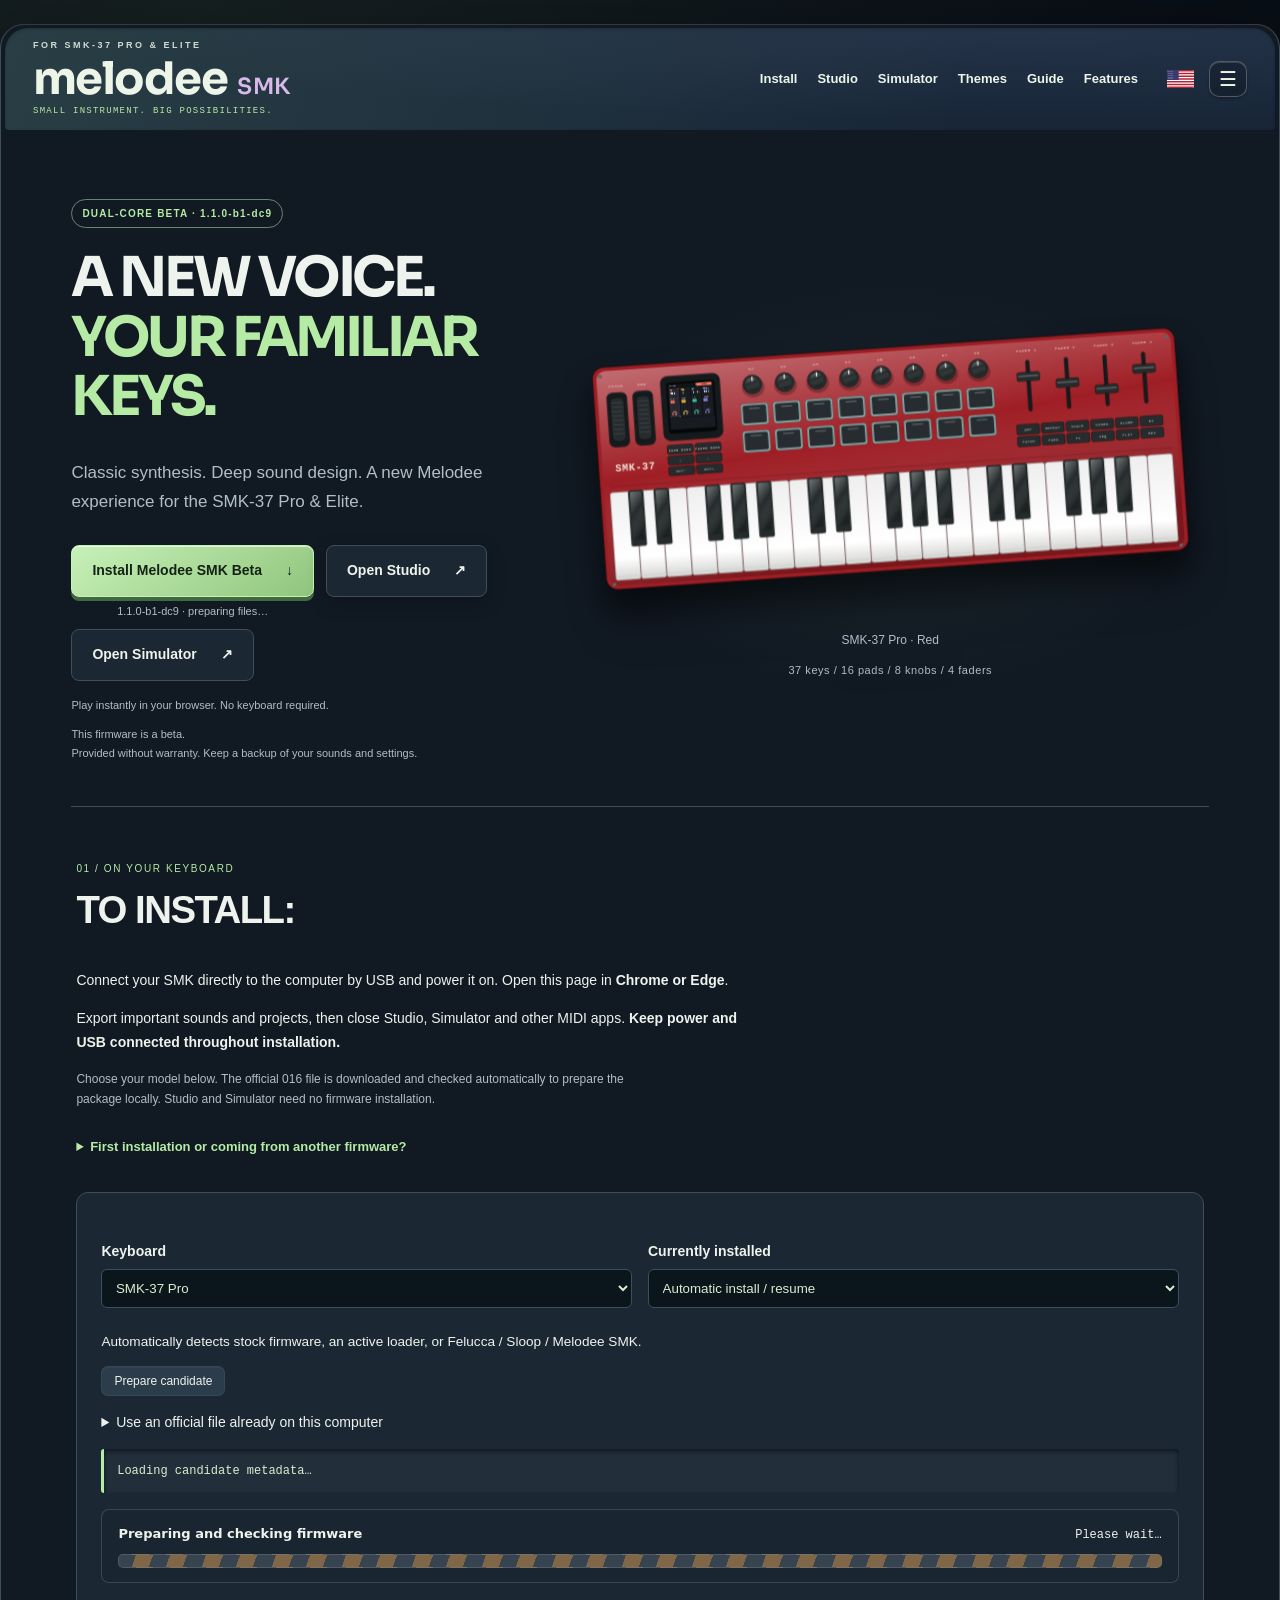
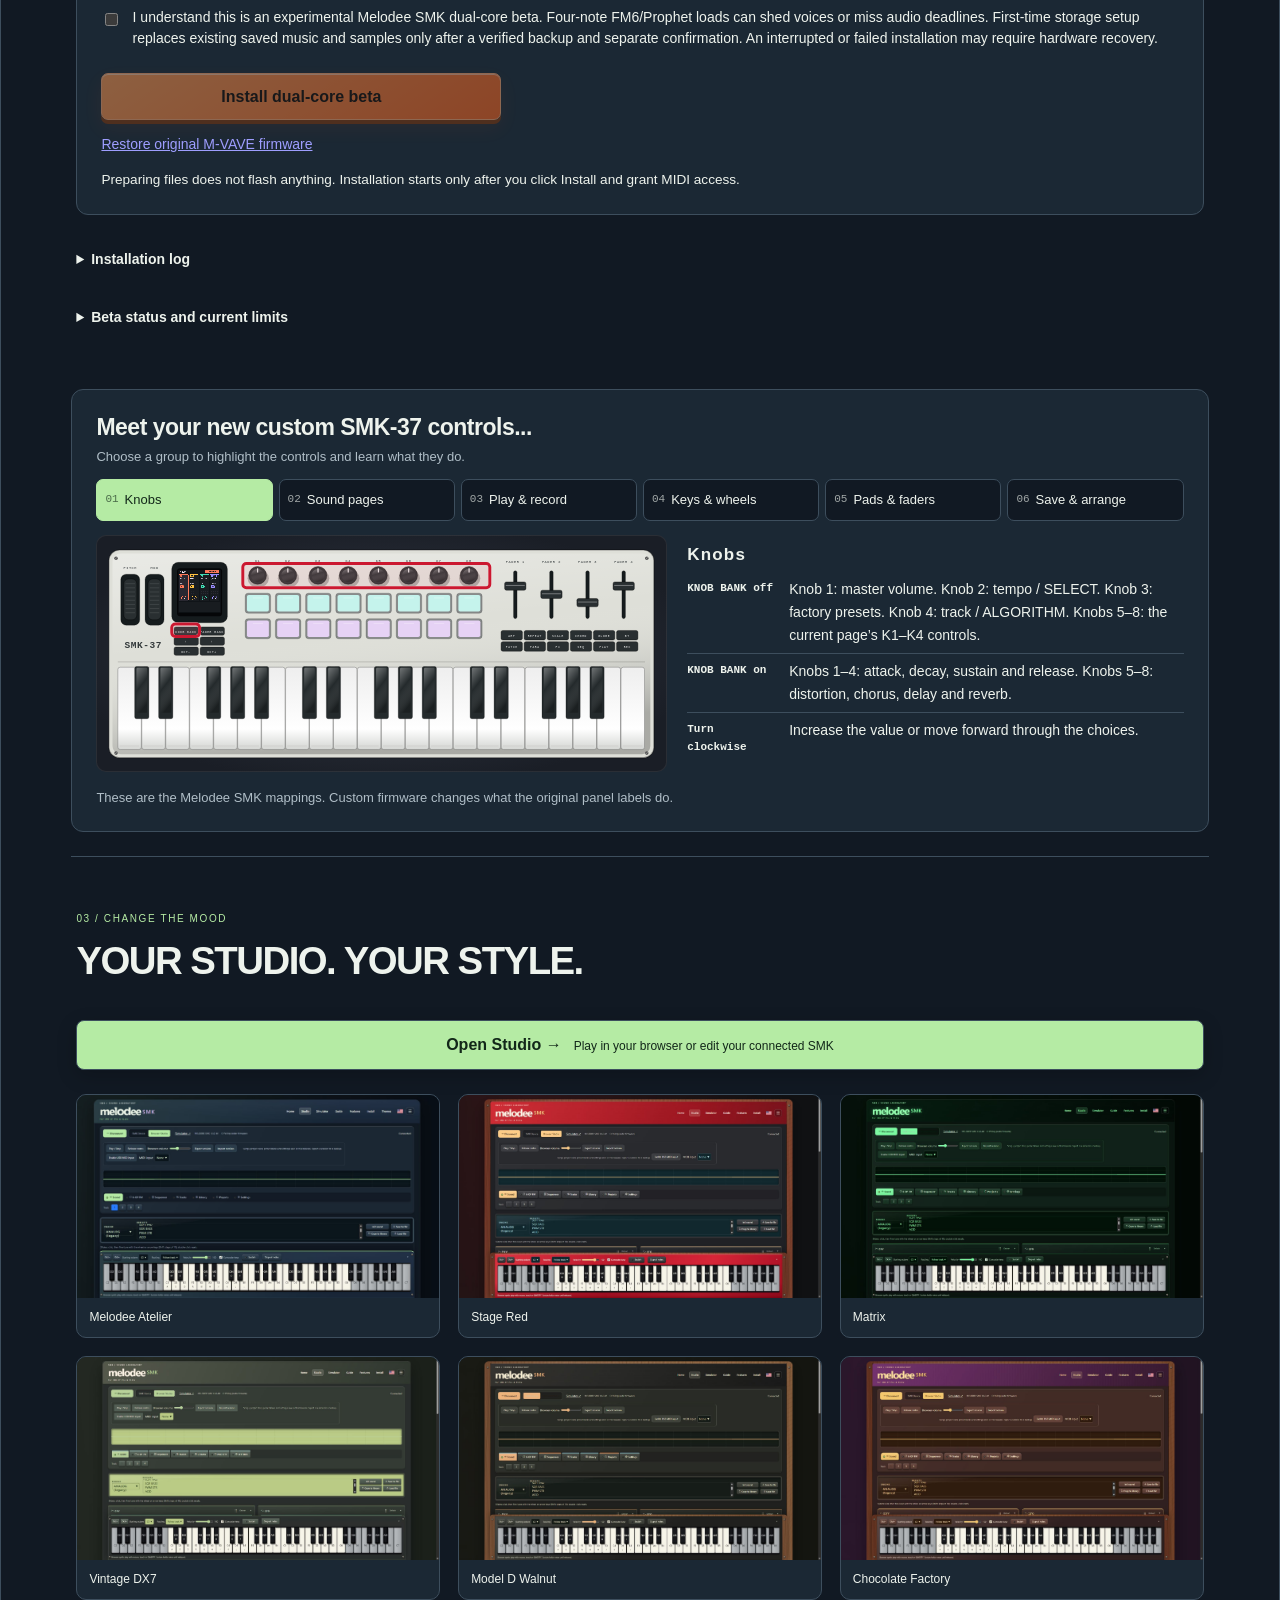
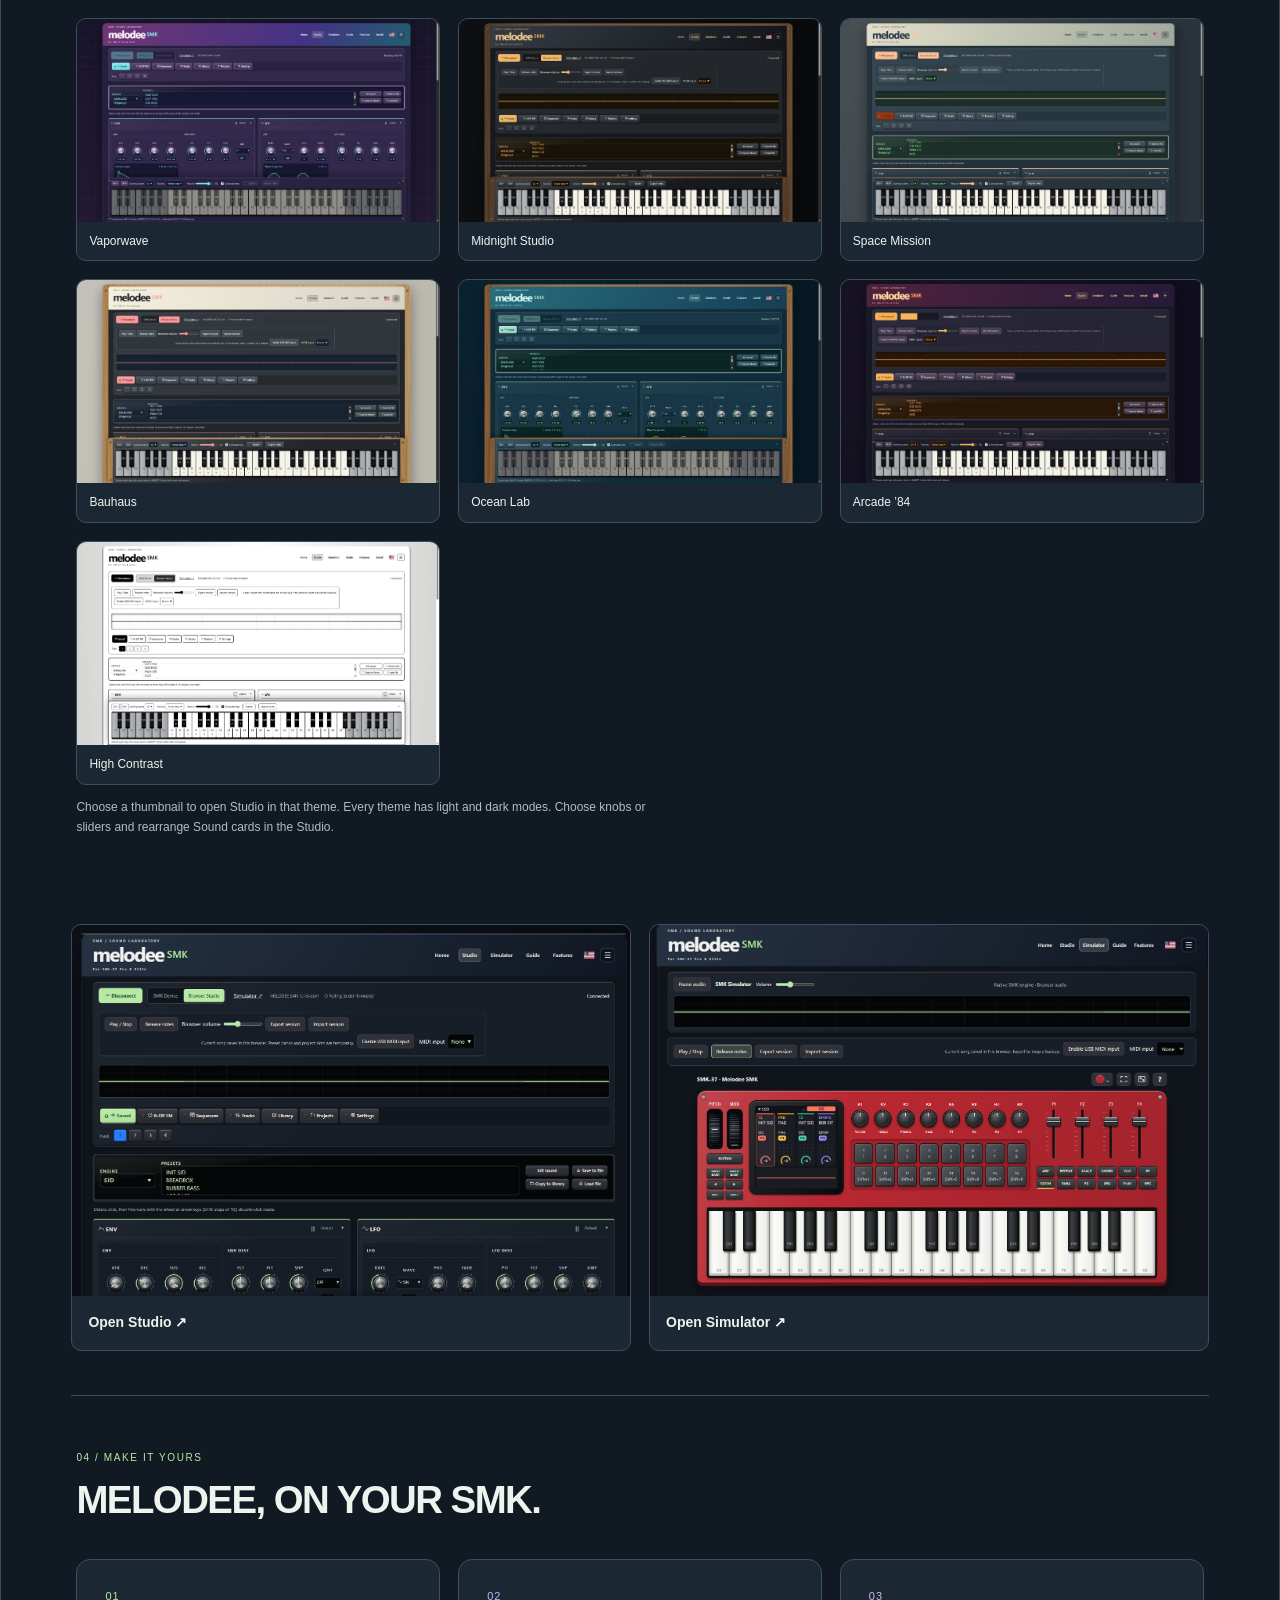
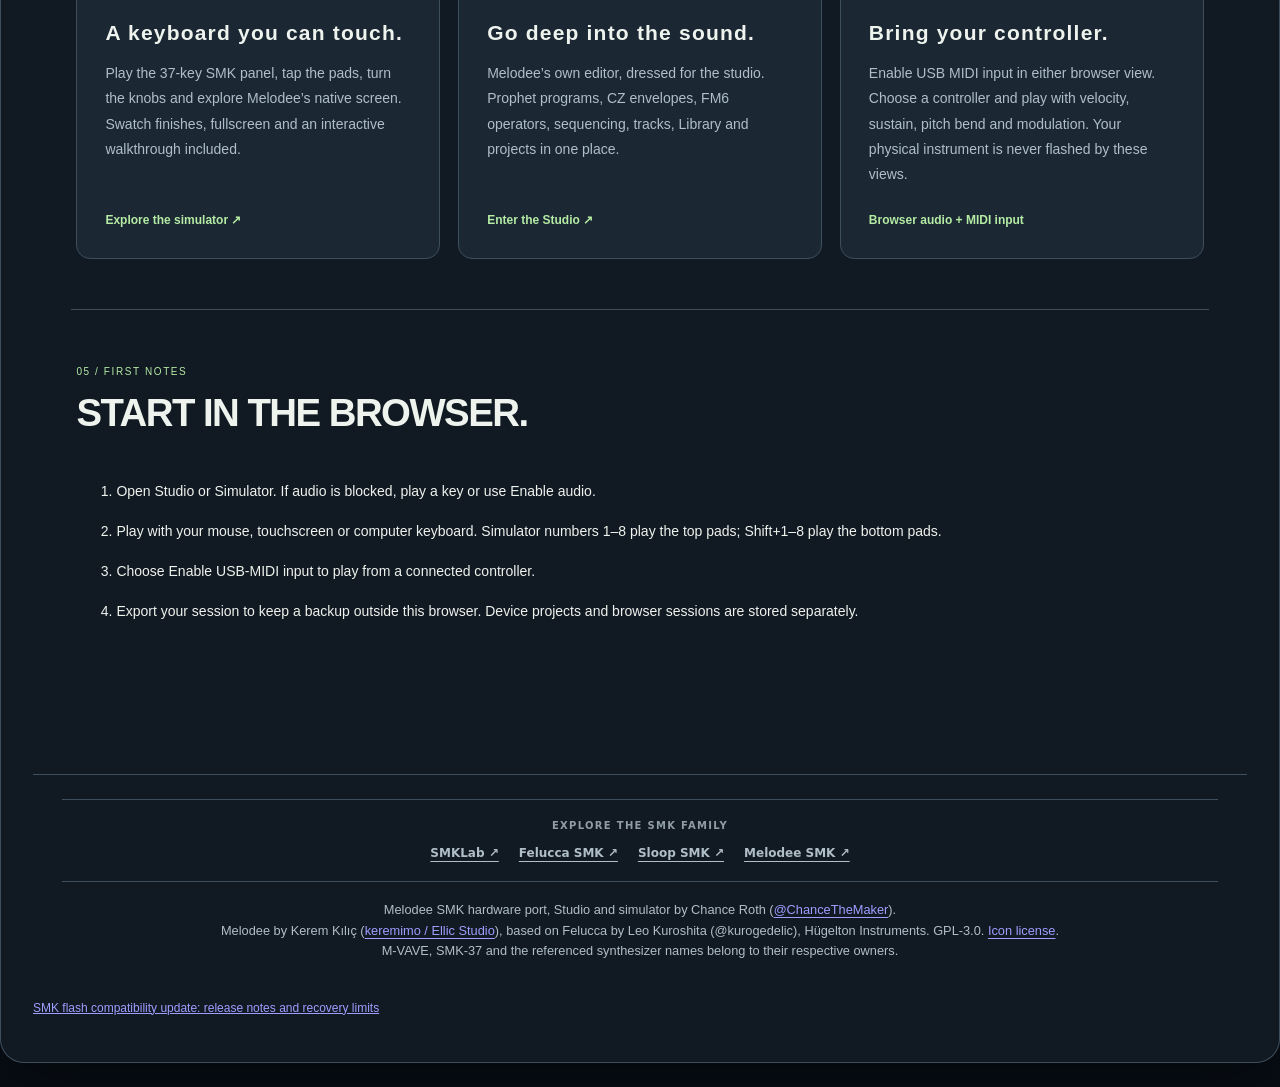
==== commit f13a8b31: "Fix SMK flash compatibility and verify install-to-stock round trip" ====
--- a/web/index.html
+++ b/web/index.html
@@ -1,6 +1,6 @@
 <!doctype html>
 <!-- SPDX-License-Identifier: GPL-3.0-only -->
-<html lang="en"><head><meta charset="utf-8"><meta name="viewport" content="width=device-width,initial-scale=1"><title>Melodee SMK — A new voice for your keyboard</title><meta name="description" content="Explore Melodee SMK: a native synthesizer browser preview, hands-on SMK simulator and deep sound-design Studio for the SMK-37 Pro and Elite."><link rel="icon" type="image/svg+xml" href="favicon.svg"><link rel="stylesheet" href="fonts.css?v=melodee-full1"><link rel="stylesheet" href="skin.css"><link rel="stylesheet" href="interface.css"><link rel="stylesheet" href="melodee.css"><link rel="stylesheet" href="smk-studio.css"><link rel="stylesheet" href="melodee-smk.css?v=dc7-wordmark2"><script src="locales.js"></script><script src="i18n.js"></script><script src="skin.js"></script><script defer src="site-nav.js"></script><link rel="stylesheet" href="smk37-landing.css"><script defer src="smk37-landing.js"></script><link rel="stylesheet" href="installer/installer.css"><link rel="stylesheet" href="melodee-landing.css"><script defer src="panel-guide.js"></script><script defer src="studio-preview.js"></script><script type="module" src="installer/controller.js?v=usb-repair-dc8"></script></head><body class="landing-page installer-page" data-studio-preview-path="screenshots/themes/{skin}-{mode}.jpg"><main id="page-top"><header class="masthead"><div class="brand-row"><div><div class="eyebrow">For SMK-37 Pro &amp; Elite</div><h1><a class="brand-home melodee-wordmark" href="index.html">melodee <span>SMK</span></a></h1><p class="tagline">SMALL INSTRUMENT. BIG POSSIBILITIES.</p></div><nav class="site-nav" aria-label="Main navigation"><a data-nav="firmware" href="#install">Install</a><a data-nav="studio" href="editor.html?audio=1">Studio</a><a data-nav="simulator" href="simulator.html">Simulator</a><a data-nav="themes" href="#themes">Themes</a><a data-nav="manual" href="index.html#guide">Guide</a><a data-nav="features" href="index.html#features">Features</a></nav><div class="brand-links"><button id="lang" class="lang" type="button" aria-label="Language"></button></div></div><div data-appearance class="appearance"></div></header><div class="install-console"><section class="mel-hero"><div class="hero-copy"><span class="release-badge">DUAL-CORE BETA · 1.1.0-b1-dc8</span><h2>A new voice.<br><em>Your familiar keys.</em></h2><p>Classic synthesis. Deep sound design. A new Melodee experience for the SMK-37 Pro &amp; Elite.</p><div class="hero-actions"><div class="install-action"><a class="action install-cta" href="#install">Install Melodee SMK Beta <span>↓</span></a><p class="small candidate-version" id="version">1.1.0-b1-dc8 · preparing files…</p></div><a class="action primary" data-studio-preview href="editor.html?audio=1">Open Studio <span>↗</span></a><a class="action secondary" href="simulator.html">Open Simulator <span>↗</span></a></div><p class="hero-note">Play instantly in your browser. No keyboard required.</p><p class="hero-note">This firmware is a beta.<br>Provided without warranty. Keep a backup of your sounds and settings.</p></div><div class="hero-instrument"><figure class="smk-instrument" data-current-finish="red"><svg viewBox="0 0 960 430" role="img" aria-labelledby="smk-hero-title smk-hero-desc" xmlns="http://www.w3.org/2000/svg">
+<html lang="en"><head><meta charset="utf-8"><meta name="viewport" content="width=device-width,initial-scale=1"><title>Melodee SMK — A new voice for your keyboard</title><meta name="description" content="Explore Melodee SMK: a native synthesizer browser preview, hands-on SMK simulator and deep sound-design Studio for the SMK-37 Pro and Elite."><link rel="icon" type="image/svg+xml" href="favicon.svg"><link rel="stylesheet" href="fonts.css?v=melodee-full1"><link rel="stylesheet" href="skin.css"><link rel="stylesheet" href="interface.css"><link rel="stylesheet" href="melodee.css"><link rel="stylesheet" href="smk-studio.css"><link rel="stylesheet" href="melodee-smk.css?v=dc7-wordmark2"><script src="locales.js"></script><script src="i18n.js"></script><script src="skin.js"></script><script defer src="site-nav.js"></script><link rel="stylesheet" href="smk37-landing.css"><script defer src="smk37-landing.js"></script><link rel="stylesheet" href="installer/installer.css"><link rel="stylesheet" href="melodee-landing.css"><script defer src="panel-guide.js"></script><script defer src="studio-preview.js"></script><script type="module" src="installer/controller.js?v=usb-repair-dc8"></script></head><body class="landing-page installer-page" data-studio-preview-path="screenshots/themes/{skin}-{mode}.jpg"><main id="page-top"><header class="masthead"><div class="brand-row"><div><div class="eyebrow">For SMK-37 Pro &amp; Elite</div><h1><a class="brand-home melodee-wordmark" href="index.html">melodee <span>SMK</span></a></h1><p class="tagline">SMALL INSTRUMENT. BIG POSSIBILITIES.</p></div><nav class="site-nav" aria-label="Main navigation"><a data-nav="firmware" href="#install">Install</a><a data-nav="studio" href="editor.html?audio=1">Studio</a><a data-nav="simulator" href="simulator.html">Simulator</a><a data-nav="themes" href="#themes">Themes</a><a data-nav="manual" href="index.html#guide">Guide</a><a data-nav="features" href="index.html#features">Features</a></nav><div class="brand-links"><button id="lang" class="lang" type="button" aria-label="Language"></button></div></div><div data-appearance class="appearance"></div></header><div class="install-console"><section class="mel-hero"><div class="hero-copy"><span class="release-badge">DUAL-CORE BETA · 1.1.0-b1-dc9</span><h2>A new voice.<br><em>Your familiar keys.</em></h2><p>Classic synthesis. Deep sound design. A new Melodee experience for the SMK-37 Pro &amp; Elite.</p><div class="hero-actions"><div class="install-action"><a class="action install-cta" href="#install">Install Melodee SMK Beta <span>↓</span></a><p class="small candidate-version" id="version">1.1.0-b1-dc9 · preparing files…</p></div><a class="action primary" data-studio-preview href="editor.html?audio=1">Open Studio <span>↗</span></a><a class="action secondary" href="simulator.html">Open Simulator <span>↗</span></a></div><p class="hero-note">Play instantly in your browser. No keyboard required.</p><p class="hero-note">This firmware is a beta.<br>Provided without warranty. Keep a backup of your sounds and settings.</p></div><div class="hero-instrument"><figure class="smk-instrument" data-current-finish="red"><svg viewBox="0 0 960 430" role="img" aria-labelledby="smk-hero-title smk-hero-desc" xmlns="http://www.w3.org/2000/svg">
 <title id="smk-hero-title">SMK-37 Pro Red</title><desc id="smk-hero-desc">37 piano keys, sixteen pads, eight encoders, four faders, pitch and modulation wheels, and a color display.</desc>
 <defs><linearGradient id="smk-sheen" x2=".3" y2="1"><stop stop-color="#fff" stop-opacity=".35"/><stop offset=".48" stop-color="#fff" stop-opacity="0"/><stop offset="1" stop-color="#000" stop-opacity=".24"/></linearGradient><linearGradient id="smk-key" x2="0" y2="1"><stop stop-color="#eee"/><stop offset=".75" stop-color="#fff"/><stop offset="1" stop-color="#d4d6d3"/></linearGradient>
 <g id="smk-hardware"><rect class="smk-chassis" x="20" y="42" width="920" height="351" rx="18"/><rect x="26" y="48" width="908" height="339" rx="14" fill="url(#smk-sheen)"/><rect class="smk-recess" x="40" y="83" width="32" height="86" rx="9"/><rect class="smk-control" x="45" y="91" width="22" height="69" rx="8"/><path d="M48 99h16" stroke="#fff" opacity=".16"/><path d="M48 106h16" stroke="#fff" opacity=".16"/><path d="M48 113h16" stroke="#fff" opacity=".16"/><path d="M48 120h16" stroke="#fff" opacity=".16"/><path d="M48 127h16" stroke="#fff" opacity=".16"/><path d="M48 134h16" stroke="#fff" opacity=".16"/><path d="M48 141h16" stroke="#fff" opacity=".16"/><path d="M48 148h16" stroke="#fff" opacity=".16"/><rect class="smk-recess" x="81" y="83" width="32" height="86" rx="9"/><rect class="smk-control" x="86" y="91" width="22" height="69" rx="8"/><path d="M89 99h16" stroke="#fff" opacity=".16"/><path d="M89 106h16" stroke="#fff" opacity=".16"/><path d="M89 113h16" stroke="#fff" opacity=".16"/><path d="M89 120h16" stroke="#fff" opacity=".16"/><path d="M89 127h16" stroke="#fff" opacity=".16"/><path d="M89 134h16" stroke="#fff" opacity=".16"/><path d="M89 141h16" stroke="#fff" opacity=".16"/><path d="M89 148h16" stroke="#fff" opacity=".16"/><text class="smk-ink" x="56" y="75">PITCH</text><text class="smk-ink" x="97" y="75">MOD</text><rect class="smk-recess" x="126" y="63" width="94" height="102" rx="11"/><rect x="135" y="73" width="76" height="81" rx="5" fill="#050608"/><image href="melodee-screen.png" x="137" y="76" width="72" height="72" style="image-rendering:pixelated" aria-label="Melodee four-track overview"/><rect class="smk-control smk-soft-button" x="130" y="172" width="41" height="14" rx="3"/><text class="smk-control-label" x="150" y="182">KNOB BANK</text><rect class="smk-control smk-soft-button" x="174" y="172" width="41" height="14" rx="3"/><text class="smk-control-label" x="194" y="182">FADER BANK</text><rect class="smk-control smk-soft-button" x="130" y="189" width="41" height="14" rx="3"/><text class="smk-control-label" x="150" y="199">‹</text><rect class="smk-control smk-soft-button" x="174" y="189" width="41" height="14" rx="3"/><text class="smk-control-label" x="194" y="199">›</text><rect class="smk-control smk-soft-button" x="130" y="206" width="41" height="14" rx="3"/><text class="smk-control-label" x="150" y="216">OCT−</text><rect class="smk-control smk-soft-button" x="174" y="206" width="41" height="14" rx="3"/><text class="smk-control-label" x="194" y="216">OCT+</text><text class="smk-ink" x="271" y="63">K1</text><ellipse cx="272" cy="90" rx="18" ry="16" fill="#000" opacity=".25"/><circle class="smk-control" cx="271" cy="85" r="15"/><circle cx="271" cy="85" r="11" fill="url(#smk-sheen)"/><path d="M271 73v7" stroke="#eee" stroke-width="2"/><rect class="smk-pad-edge" x="250" y="115" width="43" height="34" rx="5"/><rect class="smk-pad smk-pad-0" x="253" y="118" width="37" height="28" rx="3"/><path d="M263 123h17" stroke="#fff" opacity=".5"/><rect class="smk-pad-edge" x="250" y="158" width="43" height="34" rx="5"/><rect class="smk-pad smk-pad-1" x="253" y="161" width="37" height="28" rx="3"/><path d="M263 166h17" stroke="#fff" opacity=".5"/><text class="smk-ink" x="322" y="63">K2</text><ellipse cx="323" cy="90" rx="18" ry="16" fill="#000" opacity=".25"/><circle class="smk-control" cx="322" cy="85" r="15"/><circle cx="322" cy="85" r="11" fill="url(#smk-sheen)"/><path d="M322 73v7" stroke="#eee" stroke-width="2"/><rect class="smk-pad-edge" x="301" y="115" width="43" height="34" rx="5"/><rect class="smk-pad smk-pad-0" x="304" y="118" width="37" height="28" rx="3"/><path d="M314 123h17" stroke="#fff" opacity=".5"/><rect class="smk-pad-edge" x="301" y="158" width="43" height="34" rx="5"/><rect class="smk-pad smk-pad-1" x="304" y="161" width="37" height="28" rx="3"/><path d="M314 166h17" stroke="#fff" opacity=".5"/><text class="smk-ink" x="373" y="63">K3</text><ellipse cx="374" cy="90" rx="18" ry="16" fill="#000" opacity=".25"/><circle class="smk-control" cx="373" cy="85" r="15"/><circle cx="373" cy="85" r="11" fill="url(#smk-sheen)"/><path d="M373 73v7" stroke="#eee" stroke-width="2"/><rect class="smk-pad-edge" x="352" y="115" width="43" height="34" rx="5"/><rect class="smk-pad smk-pad-0" x="355" y="118" width="37" height="28" rx="3"/><path d="M365 123h17" stroke="#fff" opacity=".5"/><rect class="smk-pad-edge" x="352" y="158" width="43" height="34" rx="5"/><rect class="smk-pad smk-pad-1" x="355" y="161" width="37" height="28" rx="3"/><path d="M365 166h17" stroke="#fff" opacity=".5"/><text class="smk-ink" x="424" y="63">K4</text><ellipse cx="425" cy="90" rx="18" ry="16" fill="#000" opacity=".25"/><circle class="smk-control" cx="424" cy="85" r="15"/><circle cx="424" cy="85" r="11" fill="url(#smk-sheen)"/><path d="M424 73v7" stroke="#eee" stroke-width="2"/><rect class="smk-pad-edge" x="403" y="115" width="43" height="34" rx="5"/><rect class="smk-pad smk-pad-0" x="406" y="118" width="37" height="28" rx="3"/><path d="M416 123h17" stroke="#fff" opacity=".5"/><rect class="smk-pad-edge" x="403" y="158" width="43" height="34" rx="5"/><rect class="smk-pad smk-pad-1" x="406" y="161" width="37" height="28" rx="3"/><path d="M416 166h17" stroke="#fff" opacity=".5"/><text class="smk-ink" x="475" y="63">K5</text><ellipse cx="476" cy="90" rx="18" ry="16" fill="#000" opacity=".25"/><circle class="smk-control" cx="475" cy="85" r="15"/><circle cx="475" cy="85" r="11" fill="url(#smk-sheen)"/><path d="M475 73v7" stroke="#eee" stroke-width="2"/><rect class="smk-pad-edge" x="454" y="115" width="43" height="34" rx="5"/><rect class="smk-pad smk-pad-0" x="457" y="118" width="37" height="28" rx="3"/><path d="M467 123h17" stroke="#fff" opacity=".5"/><rect class="smk-pad-edge" x="454" y="158" width="43" height="34" rx="5"/><rect class="smk-pad smk-pad-1" x="457" y="161" width="37" height="28" rx="3"/><path d="M467 166h17" stroke="#fff" opacity=".5"/><text class="smk-ink" x="526" y="63">K6</text><ellipse cx="527" cy="90" rx="18" ry="16" fill="#000" opacity=".25"/><circle class="smk-control" cx="526" cy="85" r="15"/><circle cx="526" cy="85" r="11" fill="url(#smk-sheen)"/><path d="M526 73v7" stroke="#eee" stroke-width="2"/><rect class="smk-pad-edge" x="505" y="115" width="43" height="34" rx="5"/><rect class="smk-pad smk-pad-0" x="508" y="118" width="37" height="28" rx="3"/><path d="M518 123h17" stroke="#fff" opacity=".5"/><rect class="smk-pad-edge" x="505" y="158" width="43" height="34" rx="5"/><rect class="smk-pad smk-pad-1" x="508" y="161" width="37" height="28" rx="3"/><path d="M518 166h17" stroke="#fff" opacity=".5"/><text class="smk-ink" x="577" y="63">K7</text><ellipse cx="578" cy="90" rx="18" ry="16" fill="#000" opacity=".25"/><circle class="smk-control" cx="577" cy="85" r="15"/><circle cx="577" cy="85" r="11" fill="url(#smk-sheen)"/><path d="M577 73v7" stroke="#eee" stroke-width="2"/><rect class="smk-pad-edge" x="556" y="115" width="43" height="34" rx="5"/><rect class="smk-pad smk-pad-0" x="559" y="118" width="37" height="28" rx="3"/><path d="M569 123h17" stroke="#fff" opacity=".5"/><rect class="smk-pad-edge" x="556" y="158" width="43" height="34" rx="5"/><rect class="smk-pad smk-pad-1" x="559" y="161" width="37" height="28" rx="3"/><path d="M569 166h17" stroke="#fff" opacity=".5"/><text class="smk-ink" x="628" y="63">K8</text><ellipse cx="629" cy="90" rx="18" ry="16" fill="#000" opacity=".25"/><circle class="smk-control" cx="628" cy="85" r="15"/><circle cx="628" cy="85" r="11" fill="url(#smk-sheen)"/><path d="M628 73v7" stroke="#eee" stroke-width="2"/><rect class="smk-pad-edge" x="607" y="115" width="43" height="34" rx="5"/><rect class="smk-pad smk-pad-0" x="610" y="118" width="37" height="28" rx="3"/><path d="M620 123h17" stroke="#fff" opacity=".5"/><rect class="smk-pad-edge" x="607" y="158" width="43" height="34" rx="5"/><rect class="smk-pad smk-pad-1" x="610" y="161" width="37" height="28" rx="3"/><path d="M620 166h17" stroke="#fff" opacity=".5"/><text class="smk-ink" x="706" y="64">FADER 1</text><rect class="smk-recess" x="703" y="77" width="6" height="81" rx="3"/><rect class="smk-control smk-soft-button" x="688" y="96" width="36" height="14" rx="3"/><path d="M690 102h32" stroke="#ddd" opacity=".7"/><text class="smk-ink" x="767" y="64">FADER 2</text><rect class="smk-recess" x="764" y="77" width="6" height="81" rx="3"/><rect class="smk-control smk-soft-button" x="749" y="110" width="36" height="14" rx="3"/><path d="M751 116h32" stroke="#ddd" opacity=".7"/><text class="smk-ink" x="828" y="64">FADER 3</text><rect class="smk-recess" x="825" y="77" width="6" height="81" rx="3"/><rect class="smk-control smk-soft-button" x="810" y="124" width="36" height="14" rx="3"/><path d="M812 130h32" stroke="#ddd" opacity=".7"/><text class="smk-ink" x="889" y="64">FADER 4</text><rect class="smk-recess" x="886" y="77" width="6" height="81" rx="3"/><rect class="smk-control smk-soft-button" x="871" y="96" width="36" height="14" rx="3"/><path d="M873 102h32" stroke="#ddd" opacity=".7"/><rect class="smk-control smk-soft-button" x="682" y="178" width="36" height="16" rx="3"/><text class="smk-control-label" x="700" y="189">ARP</text><rect class="smk-control smk-soft-button" x="721" y="178" width="36" height="16" rx="3"/><text class="smk-control-label" x="739" y="189">REPEAT</text><rect class="smk-control smk-soft-button" x="760" y="178" width="36" height="16" rx="3"/><text class="smk-control-label" x="778" y="189">SCALE</text><rect class="smk-control smk-soft-button" x="799" y="178" width="36" height="16" rx="3"/><text class="smk-control-label" x="817" y="189">CHORD</text><rect class="smk-control smk-soft-button" x="838" y="178" width="36" height="16" rx="3"/><text class="smk-control-label" x="856" y="189">GLOBE</text><rect class="smk-control smk-soft-button" x="877" y="178" width="36" height="16" rx="3"/><text class="smk-control-label" x="895" y="189">BT</text><rect class="smk-control smk-soft-button" x="682" y="197" width="36" height="16" rx="3"/><text class="smk-control-label" x="700" y="208">PATCH</text><rect class="smk-control smk-soft-button" x="721" y="197" width="36" height="16" rx="3"/><text class="smk-control-label" x="739" y="208">PARA</text><rect class="smk-control smk-soft-button" x="760" y="197" width="36" height="16" rx="3"/><text class="smk-control-label" x="778" y="208">FX</text><rect class="smk-control smk-soft-button" x="799" y="197" width="36" height="16" rx="3"/><text class="smk-control-label" x="817" y="208">SEQ</text><rect class="smk-control smk-soft-button" x="838" y="197" width="36" height="16" rx="3"/><text class="smk-control-label" x="856" y="208">PLAY</text><rect class="smk-control smk-soft-button" x="877" y="197" width="36" height="16" rx="3"/><text class="smk-control-label" x="895" y="208">REC</text><text class="smk-wordmark smk-ink" x="78" y="208">SMK-37</text><path d="M35 231h890" stroke="#000" opacity=".25"/><rect class="smk-white-key" x="35.00" y="240" width="39.7" height="139" rx="4"/><path d="M38.00 373h33" stroke="#c8c8c3"/><rect class="smk-white-key" x="75.45" y="240" width="39.7" height="139" rx="4"/><path d="M78.45 373h33" stroke="#c8c8c3"/><rect class="smk-white-key" x="115.90" y="240" width="39.7" height="139" rx="4"/><path d="M118.90 373h33" stroke="#c8c8c3"/><rect class="smk-white-key" x="156.35" y="240" width="39.7" height="139" rx="4"/><path d="M159.35 373h33" stroke="#c8c8c3"/><rect class="smk-white-key" x="196.80" y="240" width="39.7" height="139" rx="4"/><path d="M199.80 373h33" stroke="#c8c8c3"/><rect class="smk-white-key" x="237.25" y="240" width="39.7" height="139" rx="4"/><path d="M240.25 373h33" stroke="#c8c8c3"/><rect class="smk-white-key" x="277.70" y="240" width="39.7" height="139" rx="4"/><path d="M280.70 373h33" stroke="#c8c8c3"/><rect class="smk-white-key" x="318.15" y="240" width="39.7" height="139" rx="4"/><path d="M321.15 373h33" stroke="#c8c8c3"/><rect class="smk-white-key" x="358.60" y="240" width="39.7" height="139" rx="4"/><path d="M361.60 373h33" stroke="#c8c8c3"/><rect class="smk-white-key" x="399.05" y="240" width="39.7" height="139" rx="4"/><path d="M402.05 373h33" stroke="#c8c8c3"/><rect class="smk-white-key" x="439.50" y="240" width="39.7" height="139" rx="4"/><path d="M442.50 373h33" stroke="#c8c8c3"/><rect class="smk-white-key" x="479.95" y="240" width="39.7" height="139" rx="4"/><path d="M482.95 373h33" stroke="#c8c8c3"/><rect class="smk-white-key" x="520.40" y="240" width="39.7" height="139" rx="4"/><path d="M523.40 373h33" stroke="#c8c8c3"/><rect class="smk-white-key" x="560.85" y="240" width="39.7" height="139" rx="4"/><path d="M563.85 373h33" stroke="#c8c8c3"/><rect class="smk-white-key" x="601.30" y="240" width="39.7" height="139" rx="4"/><path d="M604.30 373h33" stroke="#c8c8c3"/><rect class="smk-white-key" x="641.75" y="240" width="39.7" height="139" rx="4"/><path d="M644.75 373h33" stroke="#c8c8c3"/><rect class="smk-white-key" x="682.20" y="240" width="39.7" height="139" rx="4"/><path d="M685.20 373h33" stroke="#c8c8c3"/><rect class="smk-white-key" x="722.65" y="240" width="39.7" height="139" rx="4"/><path d="M725.65 373h33" stroke="#c8c8c3"/><rect class="smk-white-key" x="763.10" y="240" width="39.7" height="139" rx="4"/><path d="M766.10 373h33" stroke="#c8c8c3"/><rect class="smk-white-key" x="803.55" y="240" width="39.7" height="139" rx="4"/><path d="M806.55 373h33" stroke="#c8c8c3"/><rect class="smk-white-key" x="844.00" y="240" width="39.7" height="139" rx="4"/><path d="M847.00 373h33" stroke="#c8c8c3"/><rect class="smk-white-key" x="884.45" y="240" width="39.7" height="139" rx="4"/><path d="M887.45 373h33" stroke="#c8c8c3"/><rect class="smk-black-key" x="63.45" y="239" width="24" height="88" rx="3"/><rect x="66.45" y="241" width="18" height="76" rx="2" fill="url(#smk-sheen)"/><rect class="smk-black-key" x="103.90" y="239" width="24" height="88" rx="3"/><rect x="106.90" y="241" width="18" height="76" rx="2" fill="url(#smk-sheen)"/><rect class="smk-black-key" x="184.80" y="239" width="24" height="88" rx="3"/><rect x="187.80" y="241" width="18" height="76" rx="2" fill="url(#smk-sheen)"/><rect class="smk-black-key" x="225.25" y="239" width="24" height="88" rx="3"/><rect x="228.25" y="241" width="18" height="76" rx="2" fill="url(#smk-sheen)"/><rect class="smk-black-key" x="265.70" y="239" width="24" height="88" rx="3"/><rect x="268.70" y="241" width="18" height="76" rx="2" fill="url(#smk-sheen)"/><rect class="smk-black-key" x="346.60" y="239" width="24" height="88" rx="3"/><rect x="349.60" y="241" width="18" height="76" rx="2" fill="url(#smk-sheen)"/><rect class="smk-black-key" x="387.05" y="239" width="24" height="88" rx="3"/><rect x="390.05" y="241" width="18" height="76" rx="2" fill="url(#smk-sheen)"/><rect class="smk-black-key" x="467.95" y="239" width="24" height="88" rx="3"/><rect x="470.95" y="241" width="18" height="76" rx="2" fill="url(#smk-sheen)"/><rect class="smk-black-key" x="508.40" y="239" width="24" height="88" rx="3"/><rect x="511.40" y="241" width="18" height="76" rx="2" fill="url(#smk-sheen)"/><rect class="smk-black-key" x="548.85" y="239" width="24" height="88" rx="3"/><rect x="551.85" y="241" width="18" height="76" rx="2" fill="url(#smk-sheen)"/><rect class="smk-black-key" x="629.75" y="239" width="24" height="88" rx="3"/><rect x="632.75" y="241" width="18" height="76" rx="2" fill="url(#smk-sheen)"/><rect class="smk-black-key" x="670.20" y="239" width="24" height="88" rx="3"/><rect x="673.20" y="241" width="18" height="76" rx="2" fill="url(#smk-sheen)"/><rect class="smk-black-key" x="751.10" y="239" width="24" height="88" rx="3"/><rect x="754.10" y="241" width="18" height="76" rx="2" fill="url(#smk-sheen)"/><rect class="smk-black-key" x="791.55" y="239" width="24" height="88" rx="3"/><rect x="794.55" y="241" width="18" height="76" rx="2" fill="url(#smk-sheen)"/><rect class="smk-black-key" x="832.00" y="239" width="24" height="88" rx="3"/><rect x="835.00" y="241" width="18" height="76" rx="2" fill="url(#smk-sheen)"/><circle cx="32" cy="56" r="3" fill="#555"/><path d="M30.5 57.5l3-3" stroke="#ddd" stroke-width=".7"/><circle cx="928" cy="56" r="3" fill="#555"/><path d="M926.5 57.5l3-3" stroke="#ddd" stroke-width=".7"/><circle cx="32" cy="385" r="3" fill="#555"/><path d="M30.5 386.5l3-3" stroke="#ddd" stroke-width=".7"/><circle cx="928" cy="385" r="3" fill="#555"/><path d="M926.5 386.5l3-3" stroke="#ddd" stroke-width=".7"/></g><g id="smk-wire-hardware" class="smk-wire-shapes"><rect class="smk-chassis" x="20" y="42" width="920" height="351" rx="18"/><rect x="26" y="48" width="908" height="339" rx="14" fill="url(#smk-sheen)"/><rect class="smk-recess" x="40" y="83" width="32" height="86" rx="9"/><rect class="smk-control" x="45" y="91" width="22" height="69" rx="8"/><path d="M48 99h16" stroke="#fff" opacity=".16"/><path d="M48 106h16" stroke="#fff" opacity=".16"/><path d="M48 113h16" stroke="#fff" opacity=".16"/><path d="M48 120h16" stroke="#fff" opacity=".16"/><path d="M48 127h16" stroke="#fff" opacity=".16"/><path d="M48 134h16" stroke="#fff" opacity=".16"/><path d="M48 141h16" stroke="#fff" opacity=".16"/><path d="M48 148h16" stroke="#fff" opacity=".16"/><rect class="smk-recess" x="81" y="83" width="32" height="86" rx="9"/><rect class="smk-control" x="86" y="91" width="22" height="69" rx="8"/><path d="M89 99h16" stroke="#fff" opacity=".16"/><path d="M89 106h16" stroke="#fff" opacity=".16"/><path d="M89 113h16" stroke="#fff" opacity=".16"/><path d="M89 120h16" stroke="#fff" opacity=".16"/><path d="M89 127h16" stroke="#fff" opacity=".16"/><path d="M89 134h16" stroke="#fff" opacity=".16"/><path d="M89 141h16" stroke="#fff" opacity=".16"/><path d="M89 148h16" stroke="#fff" opacity=".16"/><text class="smk-ink" x="56" y="75">PITCH</text><text class="smk-ink" x="97" y="75">MOD</text><rect class="smk-recess" x="126" y="63" width="94" height="102" rx="11"/><rect x="135" y="73" width="76" height="81" rx="5" fill="#050608"/><image href="melodee-screen.png" x="137" y="76" width="72" height="72" style="image-rendering:pixelated" aria-label="Melodee four-track overview"/><rect class="smk-control smk-soft-button" x="130" y="172" width="41" height="14" rx="3"/><text class="smk-control-label" x="150" y="182">KNOB BANK</text><rect class="smk-control smk-soft-button" x="174" y="172" width="41" height="14" rx="3"/><text class="smk-control-label" x="194" y="182">FADER BANK</text><rect class="smk-control smk-soft-button" x="130" y="189" width="41" height="14" rx="3"/><text class="smk-control-label" x="150" y="199">‹</text><rect class="smk-control smk-soft-button" x="174" y="189" width="41" height="14" rx="3"/><text class="smk-control-label" x="194" y="199">›</text><rect class="smk-control smk-soft-button" x="130" y="206" width="41" height="14" rx="3"/><text class="smk-control-label" x="150" y="216">OCT−</text><rect class="smk-control smk-soft-button" x="174" y="206" width="41" height="14" rx="3"/><text class="smk-control-label" x="194" y="216">OCT+</text><text class="smk-ink" x="271" y="63">K1</text><ellipse cx="272" cy="90" rx="18" ry="16" fill="#000" opacity=".25"/><circle class="smk-control" cx="271" cy="85" r="15"/><circle cx="271" cy="85" r="11" fill="url(#smk-sheen)"/><path d="M271 73v7" stroke="#eee" stroke-width="2"/><rect class="smk-pad-edge" x="250" y="115" width="43" height="34" rx="5"/><rect class="smk-pad smk-pad-0" x="253" y="118" width="37" height="28" rx="3"/><path d="M263 123h17" stroke="#fff" opacity=".5"/><rect class="smk-pad-edge" x="250" y="158" width="43" height="34" rx="5"/><rect class="smk-pad smk-pad-1" x="253" y="161" width="37" height="28" rx="3"/><path d="M263 166h17" stroke="#fff" opacity=".5"/><text class="smk-ink" x="322" y="63">K2</text><ellipse cx="323" cy="90" rx="18" ry="16" fill="#000" opacity=".25"/><circle class="smk-control" cx="322" cy="85" r="15"/><circle cx="322" cy="85" r="11" fill="url(#smk-sheen)"/><path d="M322 73v7" stroke="#eee" stroke-width="2"/><rect class="smk-pad-edge" x="301" y="115" width="43" height="34" rx="5"/><rect class="smk-pad smk-pad-0" x="304" y="118" width="37" height="28" rx="3"/><path d="M314 123h17" stroke="#fff" opacity=".5"/><rect class="smk-pad-edge" x="301" y="158" width="43" height="34" rx="5"/><rect class="smk-pad smk-pad-1" x="304" y="161" width="37" height="28" rx="3"/><path d="M314 166h17" stroke="#fff" opacity=".5"/><text class="smk-ink" x="373" y="63">K3</text><ellipse cx="374" cy="90" rx="18" ry="16" fill="#000" opacity=".25"/><circle class="smk-control" cx="373" cy="85" r="15"/><circle cx="373" cy="85" r="11" fill="url(#smk-sheen)"/><path d="M373 73v7" stroke="#eee" stroke-width="2"/><rect class="smk-pad-edge" x="352" y="115" width="43" height="34" rx="5"/><rect class="smk-pad smk-pad-0" x="355" y="118" width="37" height="28" rx="3"/><path d="M365 123h17" stroke="#fff" opacity=".5"/><rect class="smk-pad-edge" x="352" y="158" width="43" height="34" rx="5"/><rect class="smk-pad smk-pad-1" x="355" y="161" width="37" height="28" rx="3"/><path d="M365 166h17" stroke="#fff" opacity=".5"/><text class="smk-ink" x="424" y="63">K4</text><ellipse cx="425" cy="90" rx="18" ry="16" fill="#000" opacity=".25"/><circle class="smk-control" cx="424" cy="85" r="15"/><circle cx="424" cy="85" r="11" fill="url(#smk-sheen)"/><path d="M424 73v7" stroke="#eee" stroke-width="2"/><rect class="smk-pad-edge" x="403" y="115" width="43" height="34" rx="5"/><rect class="smk-pad smk-pad-0" x="406" y="118" width="37" height="28" rx="3"/><path d="M416 123h17" stroke="#fff" opacity=".5"/><rect class="smk-pad-edge" x="403" y="158" width="43" height="34" rx="5"/><rect class="smk-pad smk-pad-1" x="406" y="161" width="37" height="28" rx="3"/><path d="M416 166h17" stroke="#fff" opacity=".5"/><text class="smk-ink" x="475" y="63">K5</text><ellipse cx="476" cy="90" rx="18" ry="16" fill="#000" opacity=".25"/><circle class="smk-control" cx="475" cy="85" r="15"/><circle cx="475" cy="85" r="11" fill="url(#smk-sheen)"/><path d="M475 73v7" stroke="#eee" stroke-width="2"/><rect class="smk-pad-edge" x="454" y="115" width="43" height="34" rx="5"/><rect class="smk-pad smk-pad-0" x="457" y="118" width="37" height="28" rx="3"/><path d="M467 123h17" stroke="#fff" opacity=".5"/><rect class="smk-pad-edge" x="454" y="158" width="43" height="34" rx="5"/><rect class="smk-pad smk-pad-1" x="457" y="161" width="37" height="28" rx="3"/><path d="M467 166h17" stroke="#fff" opacity=".5"/><text class="smk-ink" x="526" y="63">K6</text><ellipse cx="527" cy="90" rx="18" ry="16" fill="#000" opacity=".25"/><circle class="smk-control" cx="526" cy="85" r="15"/><circle cx="526" cy="85" r="11" fill="url(#smk-sheen)"/><path d="M526 73v7" stroke="#eee" stroke-width="2"/><rect class="smk-pad-edge" x="505" y="115" width="43" height="34" rx="5"/><rect class="smk-pad smk-pad-0" x="508" y="118" width="37" height="28" rx="3"/><path d="M518 123h17" stroke="#fff" opacity=".5"/><rect class="smk-pad-edge" x="505" y="158" width="43" height="34" rx="5"/><rect class="smk-pad smk-pad-1" x="508" y="161" width="37" height="28" rx="3"/><path d="M518 166h17" stroke="#fff" opacity=".5"/><text class="smk-ink" x="577" y="63">K7</text><ellipse cx="578" cy="90" rx="18" ry="16" fill="#000" opacity=".25"/><circle class="smk-control" cx="577" cy="85" r="15"/><circle cx="577" cy="85" r="11" fill="url(#smk-sheen)"/><path d="M577 73v7" stroke="#eee" stroke-width="2"/><rect class="smk-pad-edge" x="556" y="115" width="43" height="34" rx="5"/><rect class="smk-pad smk-pad-0" x="559" y="118" width="37" height="28" rx="3"/><path d="M569 123h17" stroke="#fff" opacity=".5"/><rect class="smk-pad-edge" x="556" y="158" width="43" height="34" rx="5"/><rect class="smk-pad smk-pad-1" x="559" y="161" width="37" height="28" rx="3"/><path d="M569 166h17" stroke="#fff" opacity=".5"/><text class="smk-ink" x="628" y="63">K8</text><ellipse cx="629" cy="90" rx="18" ry="16" fill="#000" opacity=".25"/><circle class="smk-control" cx="628" cy="85" r="15"/><circle cx="628" cy="85" r="11" fill="url(#smk-sheen)"/><path d="M628 73v7" stroke="#eee" stroke-width="2"/><rect class="smk-pad-edge" x="607" y="115" width="43" height="34" rx="5"/><rect class="smk-pad smk-pad-0" x="610" y="118" width="37" height="28" rx="3"/><path d="M620 123h17" stroke="#fff" opacity=".5"/><rect class="smk-pad-edge" x="607" y="158" width="43" height="34" rx="5"/><rect class="smk-pad smk-pad-1" x="610" y="161" width="37" height="28" rx="3"/><path d="M620 166h17" stroke="#fff" opacity=".5"/><text class="smk-ink" x="706" y="64">FADER 1</text><rect class="smk-recess" x="703" y="77" width="6" height="81" rx="3"/><rect class="smk-control smk-soft-button" x="688" y="96" width="36" height="14" rx="3"/><path d="M690 102h32" stroke="#ddd" opacity=".7"/><text class="smk-ink" x="767" y="64">FADER 2</text><rect class="smk-recess" x="764" y="77" width="6" height="81" rx="3"/><rect class="smk-control smk-soft-button" x="749" y="110" width="36" height="14" rx="3"/><path d="M751 116h32" stroke="#ddd" opacity=".7"/><text class="smk-ink" x="828" y="64">FADER 3</text><rect class="smk-recess" x="825" y="77" width="6" height="81" rx="3"/><rect class="smk-control smk-soft-button" x="810" y="124" width="36" height="14" rx="3"/><path d="M812 130h32" stroke="#ddd" opacity=".7"/><text class="smk-ink" x="889" y="64">FADER 4</text><rect class="smk-recess" x="886" y="77" width="6" height="81" rx="3"/><rect class="smk-control smk-soft-button" x="871" y="96" width="36" height="14" rx="3"/><path d="M873 102h32" stroke="#ddd" opacity=".7"/><rect class="smk-control smk-soft-button" x="682" y="178" width="36" height="16" rx="3"/><text class="smk-control-label" x="700" y="189">ARP</text><rect class="smk-control smk-soft-button" x="721" y="178" width="36" height="16" rx="3"/><text class="smk-control-label" x="739" y="189">REPEAT</text><rect class="smk-control smk-soft-button" x="760" y="178" width="36" height="16" rx="3"/><text class="smk-control-label" x="778" y="189">SCALE</text><rect class="smk-control smk-soft-button" x="799" y="178" width="36" height="16" rx="3"/><text class="smk-control-label" x="817" y="189">CHORD</text><rect class="smk-control smk-soft-button" x="838" y="178" width="36" height="16" rx="3"/><text class="smk-control-label" x="856" y="189">GLOBE</text><rect class="smk-control smk-soft-button" x="877" y="178" width="36" height="16" rx="3"/><text class="smk-control-label" x="895" y="189">BT</text><rect class="smk-control smk-soft-button" x="682" y="197" width="36" height="16" rx="3"/><text class="smk-control-label" x="700" y="208">PATCH</text><rect class="smk-control smk-soft-button" x="721" y="197" width="36" height="16" rx="3"/><text class="smk-control-label" x="739" y="208">PARA</text><rect class="smk-control smk-soft-button" x="760" y="197" width="36" height="16" rx="3"/><text class="smk-control-label" x="778" y="208">FX</text><rect class="smk-control smk-soft-button" x="799" y="197" width="36" height="16" rx="3"/><text class="smk-control-label" x="817" y="208">SEQ</text><rect class="smk-control smk-soft-button" x="838" y="197" width="36" height="16" rx="3"/><text class="smk-control-label" x="856" y="208">PLAY</text><rect class="smk-control smk-soft-button" x="877" y="197" width="36" height="16" rx="3"/><text class="smk-control-label" x="895" y="208">REC</text><text class="smk-wordmark smk-ink" x="78" y="208">SMK-37</text><path d="M35 231h890" stroke="#000" opacity=".25"/><rect class="smk-white-key" x="35.00" y="240" width="39.7" height="139" rx="4"/><path d="M38.00 373h33" stroke="#c8c8c3"/><rect class="smk-white-key" x="75.45" y="240" width="39.7" height="139" rx="4"/><path d="M78.45 373h33" stroke="#c8c8c3"/><rect class="smk-white-key" x="115.90" y="240" width="39.7" height="139" rx="4"/><path d="M118.90 373h33" stroke="#c8c8c3"/><rect class="smk-white-key" x="156.35" y="240" width="39.7" height="139" rx="4"/><path d="M159.35 373h33" stroke="#c8c8c3"/><rect class="smk-white-key" x="196.80" y="240" width="39.7" height="139" rx="4"/><path d="M199.80 373h33" stroke="#c8c8c3"/><rect class="smk-white-key" x="237.25" y="240" width="39.7" height="139" rx="4"/><path d="M240.25 373h33" stroke="#c8c8c3"/><rect class="smk-white-key" x="277.70" y="240" width="39.7" height="139" rx="4"/><path d="M280.70 373h33" stroke="#c8c8c3"/><rect class="smk-white-key" x="318.15" y="240" width="39.7" height="139" rx="4"/><path d="M321.15 373h33" stroke="#c8c8c3"/><rect class="smk-white-key" x="358.60" y="240" width="39.7" height="139" rx="4"/><path d="M361.60 373h33" stroke="#c8c8c3"/><rect class="smk-white-key" x="399.05" y="240" width="39.7" height="139" rx="4"/><path d="M402.05 373h33" stroke="#c8c8c3"/><rect class="smk-white-key" x="439.50" y="240" width="39.7" height="139" rx="4"/><path d="M442.50 373h33" stroke="#c8c8c3"/><rect class="smk-white-key" x="479.95" y="240" width="39.7" height="139" rx="4"/><path d="M482.95 373h33" stroke="#c8c8c3"/><rect class="smk-white-key" x="520.40" y="240" width="39.7" height="139" rx="4"/><path d="M523.40 373h33" stroke="#c8c8c3"/><rect class="smk-white-key" x="560.85" y="240" width="39.7" height="139" rx="4"/><path d="M563.85 373h33" stroke="#c8c8c3"/><rect class="smk-white-key" x="601.30" y="240" width="39.7" height="139" rx="4"/><path d="M604.30 373h33" stroke="#c8c8c3"/><rect class="smk-white-key" x="641.75" y="240" width="39.7" height="139" rx="4"/><path d="M644.75 373h33" stroke="#c8c8c3"/><rect class="smk-white-key" x="682.20" y="240" width="39.7" height="139" rx="4"/><path d="M685.20 373h33" stroke="#c8c8c3"/><rect class="smk-white-key" x="722.65" y="240" width="39.7" height="139" rx="4"/><path d="M725.65 373h33" stroke="#c8c8c3"/><rect class="smk-white-key" x="763.10" y="240" width="39.7" height="139" rx="4"/><path d="M766.10 373h33" stroke="#c8c8c3"/><rect class="smk-white-key" x="803.55" y="240" width="39.7" height="139" rx="4"/><path d="M806.55 373h33" stroke="#c8c8c3"/><rect class="smk-white-key" x="844.00" y="240" width="39.7" height="139" rx="4"/><path d="M847.00 373h33" stroke="#c8c8c3"/><rect class="smk-white-key" x="884.45" y="240" width="39.7" height="139" rx="4"/><path d="M887.45 373h33" stroke="#c8c8c3"/><rect class="smk-black-key" x="63.45" y="239" width="24" height="88" rx="3"/><rect x="66.45" y="241" width="18" height="76" rx="2" fill="url(#smk-sheen)"/><rect class="smk-black-key" x="103.90" y="239" width="24" height="88" rx="3"/><rect x="106.90" y="241" width="18" height="76" rx="2" fill="url(#smk-sheen)"/><rect class="smk-black-key" x="184.80" y="239" width="24" height="88" rx="3"/><rect x="187.80" y="241" width="18" height="76" rx="2" fill="url(#smk-sheen)"/><rect class="smk-black-key" x="225.25" y="239" width="24" height="88" rx="3"/><rect x="228.25" y="241" width="18" height="76" rx="2" fill="url(#smk-sheen)"/><rect class="smk-black-key" x="265.70" y="239" width="24" height="88" rx="3"/><rect x="268.70" y="241" width="18" height="76" rx="2" fill="url(#smk-sheen)"/><rect class="smk-black-key" x="346.60" y="239" width="24" height="88" rx="3"/><rect x="349.60" y="241" width="18" height="76" rx="2" fill="url(#smk-sheen)"/><rect class="smk-black-key" x="387.05" y="239" width="24" height="88" rx="3"/><rect x="390.05" y="241" width="18" height="76" rx="2" fill="url(#smk-sheen)"/><rect class="smk-black-key" x="467.95" y="239" width="24" height="88" rx="3"/><rect x="470.95" y="241" width="18" height="76" rx="2" fill="url(#smk-sheen)"/><rect class="smk-black-key" x="508.40" y="239" width="24" height="88" rx="3"/><rect x="511.40" y="241" width="18" height="76" rx="2" fill="url(#smk-sheen)"/><rect class="smk-black-key" x="548.85" y="239" width="24" height="88" rx="3"/><rect x="551.85" y="241" width="18" height="76" rx="2" fill="url(#smk-sheen)"/><rect class="smk-black-key" x="629.75" y="239" width="24" height="88" rx="3"/><rect x="632.75" y="241" width="18" height="76" rx="2" fill="url(#smk-sheen)"/><rect class="smk-black-key" x="670.20" y="239" width="24" height="88" rx="3"/><rect x="673.20" y="241" width="18" height="76" rx="2" fill="url(#smk-sheen)"/><rect class="smk-black-key" x="751.10" y="239" width="24" height="88" rx="3"/><rect x="754.10" y="241" width="18" height="76" rx="2" fill="url(#smk-sheen)"/><rect class="smk-black-key" x="791.55" y="239" width="24" height="88" rx="3"/><rect x="794.55" y="241" width="18" height="76" rx="2" fill="url(#smk-sheen)"/><rect class="smk-black-key" x="832.00" y="239" width="24" height="88" rx="3"/><rect x="835.00" y="241" width="18" height="76" rx="2" fill="url(#smk-sheen)"/><circle cx="32" cy="56" r="3" fill="#555"/><path d="M30.5 57.5l3-3" stroke="#ddd" stroke-width=".7"/><circle cx="928" cy="56" r="3" fill="#555"/><path d="M926.5 57.5l3-3" stroke="#ddd" stroke-width=".7"/><circle cx="32" cy="385" r="3" fill="#555"/><path d="M30.5 386.5l3-3" stroke="#ddd" stroke-width=".7"/><circle cx="928" cy="385" r="3" fill="#555"/><path d="M926.5 386.5l3-3" stroke="#ddd" stroke-width=".7"/></g></defs>
@@ -18,4 +18,5 @@
 <g class="panel-highlight" data-guide-highlight="knobs"><rect x="246" y="65" width="417" height="41" rx="6"/><rect x="126" y="167" width="47" height="21" rx="6"/></g><g class="panel-highlight" data-guide-highlight="pages"><rect x="679" y="175" width="238" height="40" rx="6"/><rect x="125" y="186" width="93" height="19" rx="6"/></g><g class="panel-highlight" data-guide-highlight="transport"><rect x="796" y="195" width="121" height="22" rx="6"/><rect x="243" y="110" width="423" height="84" rx="6"/></g><g class="panel-highlight" data-guide-highlight="keys"><rect x="31" y="235" width="899" height="148" rx="6"/><rect x="35" y="79" width="82" height="88" rx="6"/><rect x="125" y="202" width="93" height="22" rx="6"/></g><g class="panel-highlight" data-guide-highlight="layers"><rect x="243" y="110" width="423" height="84" rx="6"/><rect x="683" y="72" width="227" height="88" rx="6"/><rect x="172" y="167" width="47" height="21" rx="6"/></g><g class="panel-highlight" data-guide-highlight="held"><rect x="831" y="174" width="44" height="24" rx="6"/><rect x="125" y="186" width="93" height="19" rx="6"/><rect x="126" y="167" width="47" height="21" rx="6"/><rect x="408" y="65" width="44" height="42" rx="6"/></g></svg></div><div class="panel-information"><div class="panel-info" id="smk-info-knobs" data-guide-panel="knobs"><h3>Knobs</h3><dl><div><dt>KNOB BANK off</dt><dd>Knob 1: master volume. Knob 2: tempo / SELECT. Knob 3: factory presets. Knob 4: track / ALGORITHM. Knobs 5–8: the current page’s K1–K4 controls.</dd></div><div><dt>KNOB BANK on</dt><dd>Knobs 1–4: attack, decay, sustain and release. Knobs 5–8: distortion, chorus, delay and reverb.</dd></div><div><dt>Turn clockwise</dt><dd>Increase the value or move forward through the choices.</dd></div></dl></div><div class="panel-info" id="smk-info-pages" data-guide-panel="pages" hidden><h3>Sound pages</h3><dl><div><dt>PATCH / HOME</dt><dd>Return to Melodee’s native home page.</dd></div><div><dt>BT / EDIT</dt><dd>Open the synth editing pages. This button controls Edit; Bluetooth is not enabled.</dd></div><div><dt>FX / GLOBE</dt><dd>Open the native effects or global controls.</dd></div><div><dt>ARP / NOTE REPEAT</dt><dd>Open the native arpeggiator or LFO page.</dd></div><div><dt>SCALE / CHORD</dt><dd>Open the native scale or envelope page. Custom firmware changes the original button labels’ functions.</dd></div></dl></div><div class="panel-info" id="smk-info-transport" data-guide-panel="transport" hidden><h3>Play & record</h3><dl><div><dt>SEQ</dt><dd>Open Melodee’s native sequencer pages.</dd></div><div><dt>PLAY / REC</dt><dd>Start or stop playback; use REC for the native recording workflow.</dd></div><div><dt>Four tracks</dt><dd>Select a track with knob 4 in bank 1. Use Studio for a wider view of the pattern and track controls.</dd></div><div><dt>Keep your work</dt><dd>Save a project before powering off. First-time device saves require storage setup.</dd></div></dl></div><div class="panel-info" id="smk-info-keys" data-guide-panel="keys" hidden><h3>Keys & wheels</h3><dl><div><dt>37 KEYS</dt><dd>Play the selected track with velocity. The starting range is C3–C6; octave buttons shift it.</dd></div><div><dt>PITCH / MOD</dt><dd>Bend the pitch or apply modulation to the current sound.</dd></div><div><dt>SUSTAIN</dt><dd>Connect a pedal to hold notes after releasing the keys.</dd></div><div><dt>Native shortcuts</dt><dd>FM-1 key-layer shortcuts use the inner F3–G5 range. The browser simulator’s question-mark button opens its tutorial.</dd></div></dl></div><div class="panel-info" id="smk-info-layers" data-guide-panel="layers" hidden><h3>Pads & faders</h3><dl><div><dt>16 PADS</dt><dd>Play the drum track with velocity. The pads use one sixteen-pad bank.</dd></div><div><dt>FADER BANK off</dt><dd>Faders 1–4 set the levels of tracks 1–4.</dd></div><div><dt>FADER BANK on</dt><dd>Faders 1–4 set the selected track’s attack, decay, sustain and release.</dd></div><div><dt>Pad lights</dt><dd>Physical hits use the corresponding pad’s feedback light. The new brightness levels are part of the b1 device checks.</dd></div></dl></div><div class="panel-info" id="smk-info-held" data-guide-panel="held" hidden><h3>Save & arrange</h3><dl><div><dt>PARA / SAVE</dt><dd>Open Melodee’s native save interface for projects and presets.</dd></div><div><dt>First-time storage</dt><dd>Use the separate backup/setup tool after installing b1, then restart. Initialization replaces prior saved music and sample data only after a verified backup and confirmation.</dd></div><div><dt>Projects & presets</dt><dd>Melodee keeps project banks, general presets, native FM6/CZ/Prophet presets, favorites and settings. Device persistence is awaiting b1 validation.</dd></div><div><dt>Browser export</dt><dd>Studio and Simulator share a browser session. Export it to keep an independent backup; imports require the matching runtime version.</dd></div></dl></div></div></div><p class="panel-intro smk-guide-footnote">These are the Melodee SMK mappings. Custom firmware changes what the original panel labels do.</p></section>
 <section class="landing-section studio-gallery-section" id="themes"><div class="section-heading"><span>03 / CHANGE THE MOOD</span><h2>Your Studio. Your style.</h2></div><p><a class="action primary studio-gallery-link" data-studio-preview href="editor.html?audio=1"><span>Open Studio →</span><span class="studio-gallery-subtitle">Play in your browser or edit your connected SMK</span></a></p><div class="screenshot-gallery" aria-label="Melodee Studio themes"><figure><a href="editor.html?audio=1&amp;theme=melodee&amp;mode=dark"><img src="screenshots/themes/melodee-dark.jpg" width="1818" height="1021" loading="lazy" alt="Melodee SMK Studio in Melodee Atelier"></a><figcaption>Melodee Atelier</figcaption></figure><figure><a href="editor.html?audio=1&amp;theme=stage&amp;mode=dark"><img src="screenshots/themes/stage-dark.jpg" width="1818" height="1021" loading="lazy" alt="Melodee SMK Studio in Stage Red"></a><figcaption>Stage Red</figcaption></figure><figure><a href="editor.html?audio=1&amp;theme=matrix&amp;mode=dark"><img src="screenshots/themes/matrix-dark.jpg" width="1818" height="1021" loading="lazy" alt="Melodee SMK Studio in Matrix"></a><figcaption>Matrix</figcaption></figure><figure><a href="editor.html?audio=1&amp;theme=dx&amp;mode=dark"><img src="screenshots/themes/dx-dark.jpg" width="1818" height="1021" loading="lazy" alt="Melodee SMK Studio in Vintage DX7"></a><figcaption>Vintage DX7</figcaption></figure><figure><a href="editor.html?audio=1&amp;theme=modeld&amp;mode=dark"><img src="screenshots/themes/modeld-dark.jpg" width="1818" height="1021" loading="lazy" alt="Melodee SMK Studio in Model D Walnut"></a><figcaption>Model D Walnut</figcaption></figure><figure><a href="editor.html?audio=1&amp;theme=chocolate&amp;mode=dark"><img src="screenshots/themes/chocolate-dark.jpg" width="1818" height="1021" loading="lazy" alt="Melodee SMK Studio in Chocolate Factory"></a><figcaption>Chocolate Factory</figcaption></figure><figure><a href="editor.html?audio=1&amp;theme=vapor&amp;mode=dark"><img src="screenshots/themes/vapor-dark.jpg" width="1818" height="1021" loading="lazy" alt="Melodee SMK Studio in Vaporwave"></a><figcaption>Vaporwave</figcaption></figure><figure><a href="editor.html?audio=1&amp;theme=midnight&amp;mode=dark"><img src="screenshots/themes/midnight-dark.jpg" width="1818" height="1021" loading="lazy" alt="Melodee SMK Studio in Midnight Studio"></a><figcaption>Midnight Studio</figcaption></figure><figure><a href="editor.html?audio=1&amp;theme=space&amp;mode=dark"><img src="screenshots/themes/space-dark.jpg" width="1818" height="1021" loading="lazy" alt="Melodee SMK Studio in Space Mission"></a><figcaption>Space Mission</figcaption></figure><figure><a href="editor.html?audio=1&amp;theme=bauhaus&amp;mode=dark"><img src="screenshots/themes/bauhaus-dark.jpg" width="1818" height="1021" loading="lazy" alt="Melodee SMK Studio in Bauhaus"></a><figcaption>Bauhaus</figcaption></figure><figure><a href="editor.html?audio=1&amp;theme=ocean&amp;mode=dark"><img src="screenshots/themes/ocean-dark.jpg" width="1818" height="1021" loading="lazy" alt="Melodee SMK Studio in Ocean Lab"></a><figcaption>Ocean Lab</figcaption></figure><figure><a href="editor.html?audio=1&amp;theme=arcade&amp;mode=dark"><img src="screenshots/themes/arcade-dark.jpg" width="1818" height="1021" loading="lazy" alt="Melodee SMK Studio in Arcade ’84"></a><figcaption>Arcade ’84</figcaption></figure><figure><a href="editor.html?audio=1&amp;theme=hicon&amp;mode=light"><img src="screenshots/themes/hicon-light.jpg" width="1818" height="1021" loading="lazy" alt="Melodee SMK Studio in High Contrast"></a><figcaption>High Contrast</figcaption></figure></div><p class="small">Choose a thumbnail to open Studio in that theme. Every theme has light and dark modes. Choose knobs or sliders and rearrange Sound cards in the Studio.</p></section><section class="preview-gallery" aria-label="Melodee browser previews"><a href="editor.html?audio=1"><img src="screenshots/melodee-studio.png" alt="Melodee SMK Studio with native sound controls and browser keyboard" loading="lazy"><span>Open Studio ↗</span></a><a href="simulator.html"><img src="screenshots/melodee-simulator.png" alt="Melodee SMK simulator with native screen, keys, pads, faders and wheels" loading="lazy"><span>Open Simulator ↗</span></a></section><section id="features" class="landing-section"><div class="section-heading"><span>04 / MAKE IT YOURS</span><h2>Melodee, on your SMK.</h2></div><div class="feature-grid"><a class="feature-card" href="simulator.html"><span class="feature-number">01</span><h3>A keyboard you can touch.</h3><p>Play the 37-key SMK panel, tap the pads, turn the knobs and explore Melodee’s native screen. Swatch finishes, fullscreen and an interactive walkthrough included.</p><strong>Explore the simulator ↗</strong></a><a class="feature-card" href="editor.html?audio=1"><span class="feature-number">02</span><h3>Go deep into the sound.</h3><p>Melodee’s own editor, dressed for the studio. Prophet programs, CZ envelopes, FM6 operators, sequencing, tracks, Library and projects in one place.</p><strong>Enter the Studio ↗</strong></a><article class="feature-card"><span class="feature-number">03</span><h3>Bring your controller.</h3><p>Enable USB MIDI input in either browser view. Choose a controller and play with velocity, sustain, pitch bend and modulation. Your physical instrument is never flashed by these views.</p><strong>Browser audio + MIDI input</strong></article></div></section><section class="landing-section browser-start"><div class="section-heading"><span>05 / FIRST NOTES</span><h2>Start in the browser.</h2></div><ol><li>Open Studio or Simulator. If audio is blocked, play a key or use Enable audio.</li><li>Play with your mouse, touchscreen or computer keyboard. Simulator numbers 1–8 play the top pads; Shift+1–8 play the bottom pads.</li><li>Choose Enable USB-MIDI input to play from a connected controller.</li><li>Export your session to keep a backup outside this browser. Device projects and browser sessions are stored separately.</li></ol></section></div><footer>
 <nav class="smk-family" aria-label="SMK family"><span>Explore the SMK family</span><a href="https://chancethemaker.github.io/smklab/">SMKLab ↗</a><a href="https://chancethemaker.github.io/felucca-smk/">Felucca SMK ↗</a><a href="https://chancethemaker.github.io/sloop-smk/">Sloop SMK ↗</a><a href="https://chancethemaker.github.io/melodee-smk/">Melodee SMK ↗</a></nav>
-Melodee SMK hardware port, Studio and simulator by Chance Roth (<a href="https://github.com/ChanceTheMaker">@ChanceTheMaker</a>).<br>Melodee by Kerem Kılıç (<a href="https://github.com/keremimo/melodee">keremimo / Ellic Studio</a>), based on Felucca by Leo Kuroshita (@kurogedelic), Hügelton Instruments. GPL-3.0. <a href="FUKIAI-LICENSE.txt">Icon license</a>.<br>M-VAVE, SMK-37 and the referenced synthesizer names belong to their respective owners.</footer></main></body></html>+Melodee SMK hardware port, Studio and simulator by Chance Roth (<a href="https://github.com/ChanceTheMaker">@ChanceTheMaker</a>).<br>Melodee by Kerem Kılıç (<a href="https://github.com/keremimo/melodee">keremimo / Ellic Studio</a>), based on Felucca by Leo Kuroshita (@kurogedelic), Hügelton Instruments. GPL-3.0. <a href="FUKIAI-LICENSE.txt">Icon license</a>.<br>M-VAVE, SMK-37 and the referenced synthesizer names belong to their respective owners.</footer><p class="small"><a href="https://github.com/ChanceTheMaker/melodee-smk/blob/melodee-smk-1.1.0-b1-dc9/docs/SMK_FLASH_COMPATIBILITY.md">SMK flash compatibility update: release notes and recovery limits</a></p>
+</main></body></html>
